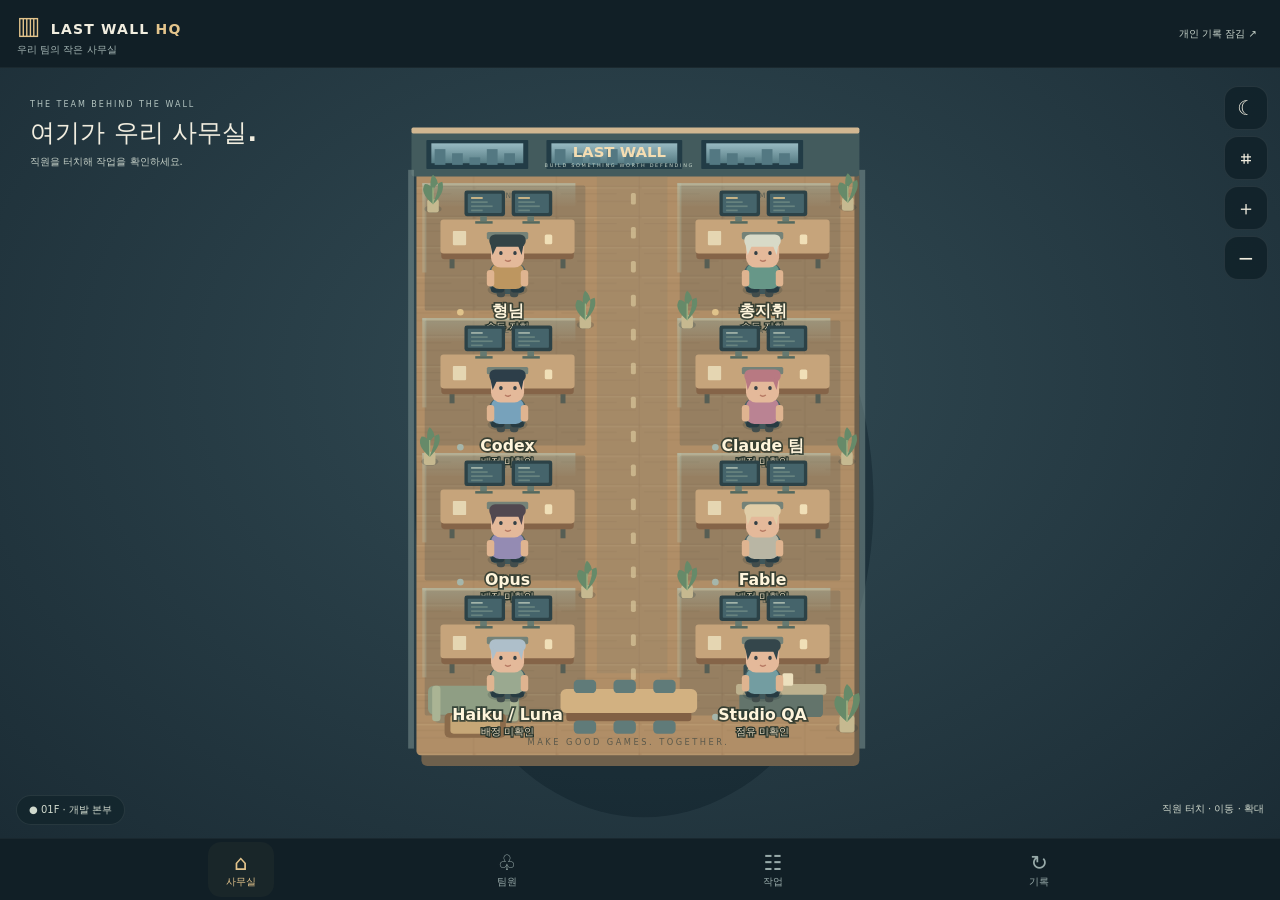
==== hq/index.html @ a0f55654 "Add mobile office viewer under /hq with encrypted private snapshot" ====
<!doctype html>
<html lang="ko">
<head>
<meta charset="utf-8"><meta name="viewport" content="width=device-width,initial-scale=1,viewport-fit=cover"><meta name="theme-color" content="#17252c"><meta name="robots" content="noindex,nofollow"><meta name="referrer" content="no-referrer"><meta http-equiv="Content-Security-Policy" content="default-src 'none'; script-src 'unsafe-inline'; style-src 'unsafe-inline'; connect-src 'self'; img-src data:; base-uri 'none'; form-action 'none'">
<title>Last Wall HQ · 우리 사무실</title>
<style>
:root{color-scheme:dark;--bg:#17252c;--text:#f1eddf;--muted:#a4b5b3;--gold:#e3c48c}*{box-sizing:border-box}html,body{margin:0;height:100%;background:var(--bg);color:var(--text);font-family:system-ui,-apple-system,"Apple SD Gothic Neo","Malgun Gothic",sans-serif}body{overflow:hidden}button,a{font:inherit;-webkit-tap-highlight-color:transparent}button{color:inherit;cursor:pointer}button:focus-visible,a:focus-visible,[tabindex]:focus-visible{outline:3px solid #f1dca6;outline-offset:3px}[hidden]{display:none!important}.app{height:100vh;height:100dvh;display:grid;grid-template-rows:68px minmax(0,1fr) 62px;max-width:1500px;margin:auto}header{padding:8px 17px;display:flex;align-items:center;justify-content:space-between;background:#111f26;border-bottom:1px solid #ffffff0b;gap:12px}header b{font-size:14px;letter-spacing:1.2px}header small{display:block;font-size:10px;color:var(--muted);margin-top:3px}.logo{color:var(--gold);margin-right:9px;font-size:25px}#sourceButton{border:0;background:none;text-align:right;font-size:10px;color:#c8d4cb;max-width:180px;min-height:44px}.scene{position:relative;overflow:hidden;touch-action:none;background:radial-gradient(ellipse at 50% 40%,#324b54,#1b2c35);isolation:isolate}.scene-heading{position:absolute;top:16px;left:18px;z-index:2;pointer-events:none}.scene-heading small{font-size:8px;letter-spacing:2px;color:#b2c3bf}.scene-heading h1{font-size:18px;margin:5px 0;font-weight:550}.scene-heading p{font-size:10px;color:#c6d1c8;margin:6px 0}#office{width:100%;height:100%;display:block;touch-action:none;user-select:none}#camera{transform-origin:300px 440px}.seat{cursor:pointer;outline:none}.seat .halo{fill:none;stroke:transparent;stroke-width:4}.seat:hover .halo,.seat:focus .halo,.seat.selected .halo{stroke:#ffe1a0}.person{animation:breathe 4s ease-in-out infinite;transform-box:fill-box;transform-origin:bottom}.seat:nth-child(2n) .person{animation-delay:-1.7s}.name{font-size:19px;font-weight:650;fill:#fff5dc;text-anchor:middle;paint-order:stroke;stroke:#24322ad0;stroke-width:4}.subname{font-size:12px;fill:#eadbc0;text-anchor:middle;paint-order:stroke;stroke:#24322a;stroke-width:3}.controls{position:absolute;right:12px;top:18px;display:flex;flex-direction:column;gap:6px}.controls button{width:44px;height:44px;border-radius:14px;border:1px solid #ffffff16;background:#11232ae8;font-size:20px}.floor-caption{position:absolute;bottom:13px;left:16px;right:16px;display:flex;justify-content:space-between;font-size:10px;color:#d0d9cd;pointer-events:none}.floor-caption span:first-child{border:1px solid #ffffff15;background:#12252bc0;padding:7px 12px;border-radius:20px}.floor-caption span:last-child{padding:7px 0}nav{display:flex;justify-content:space-evenly;align-items:stretch;background:#111f26;padding:3px 8px max(3px,env(safe-area-inset-bottom));border-top:1px solid #ffffff0a}nav button{min-height:50px;min-width:66px;background:none;border:0;border-radius:13px;color:#98aaa9;font-size:10px}nav button i{display:block;font-style:normal;font-size:21px;line-height:24px}nav button.active{color:var(--gold);background:#d4b27b0b}.scrim{position:fixed;inset:0;background:#06101980;backdrop-filter:blur(2px);z-index:9}.sheet{position:fixed;bottom:0;left:0;right:0;max-height:78vh;max-height:78dvh;background:#14252bf9;border:1px solid #60736d6b;border-bottom:0;border-radius:26px 26px 0 0;z-index:10;box-shadow:0 -12px 60px #0006;padding-bottom:env(safe-area-inset-bottom)}.handle{width:32px;height:4px;margin:10px auto;border-radius:9px;background:#62716a}#close{position:absolute;right:13px;top:17px;border:0;background:#ffffff0a;border-radius:14px;width:44px;height:44px;font-size:23px}#detail{max-height:calc(78dvh - 30px);overflow:auto;overscroll-behavior:contain;padding:8px 23px 28px}.eyebrow{font-size:9px;letter-spacing:2px;color:var(--gold)}h2{font-size:25px;margin:8px 48px 3px 0}.muted{font-size:12px;line-height:1.75;color:var(--muted)}.status{font-size:11px;padding:6px 10px;border:1px solid #aebacc30;display:inline-block;border-radius:30px;margin:9px 0}.current{padding:13px 0;border-top:1px solid #ffffff14;border-bottom:1px solid #ffffff14;margin:9px 0}.current b{display:block;font-size:16px;line-height:1.6;margin-top:5px}.timer{font-size:34px;letter-spacing:1px;font-variant-numeric:tabular-nums;margin-top:9px;color:#efdcbb}dl{display:grid;grid-template-columns:98px 1fr;gap:11px 8px;font-size:12px;line-height:1.5}dt{color:var(--muted)}dd{margin:0;overflow-wrap:anywhere}.row{display:block;text-decoration:none;text-align:left;color:#eceddd;border:1px solid #ffffff17;background:#ffffff04;padding:13px;border-radius:12px;margin:8px 0;width:100%;min-height:44px;font-size:13px}.row small{display:block;color:var(--muted);font-size:10px;margin-top:5px}.row:hover{border-color:#c6b07b}h3{font-size:13px;margin-top:24px}.notice{border-left:2px solid #cbb785;padding:0 0 0 12px;color:#c3ccc0;font-size:11px;line-height:1.8}.toast{position:fixed;z-index:20;bottom:78px;left:50%;transform:translateX(-50%);max-width:90vw;width:max-content;background:#07161deb;border:1px solid #74846a;border-radius:12px;padding:12px 16px;font-size:12px;box-shadow:0 6px 30px #0006}.night .scene{filter:brightness(.8)}@keyframes breathe{50%{transform:translateY(-2px)}}@media(prefers-reduced-motion:reduce){.person{animation:none}}@media(min-width:850px){.sheet{left:auto;right:22px;top:90px;bottom:90px;width:390px;border-bottom:1px solid #60736d6b;border-radius:24px;max-height:none}#detail{max-height:calc(100dvh - 225px)}.scene-heading{left:30px;top:24px}.scene-heading h1{font-size:25px}}
</style>
</head><body>
<div class="app"><header><div><b><span class="logo">▥</span>LAST WALL <span style="color:var(--gold)">HQ</span></b><small>우리 팀의 작은 사무실</small></div><button id="sourceButton" aria-label="작업 기록 연결 상세">개인 기록 확인 중 ↗</button></header>
<main class="scene" id="scene"><div class="scene-heading"><small>THE TEAM BEHIND THE WALL</small><h1>여기가 우리 사무실.</h1><p id="overview">직원을 터치해 작업을 확인하세요.</p></div>
<svg id="office" viewBox="0 0 600 930" aria-label="책상과 직원으로 보는 Last Wall 오피스"><defs><pattern id="wood" width="100" height="36" patternUnits="userSpaceOnUse"><rect width="100" height="36" fill="#b08e67"/><path d="M0 35H100M99 0V36M5 8H72M24 17H95" stroke="#816441" stroke-opacity=".22"/><path d="M2 1H98" stroke="#d7bb92" stroke-opacity=".35"/></pattern><linearGradient id="glass" x2="0" y2="1"><stop stop-color="#b1d8d0" stop-opacity=".23"/><stop offset="1" stop-color="#b1d8d0" stop-opacity=".02"/></linearGradient><linearGradient id="window" x2="0" y2="1"><stop stop-color="#98bac2"/><stop offset="1" stop-color="#567c84"/></linearGradient><filter id="shadow" x="-50%" y="-50%" width="200%" height="200%"><feDropShadow dx="0" dy="8" stdDeviation="7" flood-color="#091c24" flood-opacity=".3"/></filter></defs><g id="camera"><g id="environment"></g><g id="people"></g></g></svg>
<div class="controls"><button id="light" aria-label="오피스 조명 전환">☾</button><button id="fit" aria-label="사무실 전체 보기">⌗</button><button id="plus" aria-label="확대">＋</button><button id="minus" aria-label="축소">−</button></div><div class="floor-caption"><span>● 01F · 개발 본부</span><span>직원 터치 · 이동 · 확대</span></div></main>
<nav><button class="active" data-nav="home"><i>⌂</i>사무실</button><button data-nav="team"><i>♧</i>팀원</button><button data-nav="tasks"><i>☷</i>작업</button><button data-nav="connection"><i>↻</i>기록</button></nav></div>
<div class="scrim" id="scrim" hidden></div><section class="sheet" id="sheet" role="dialog" aria-modal="true" aria-label="작업 상세" hidden><div class="handle"></div><button id="close" aria-label="상세 닫기">×</button><div id="detail"></div></section><div class="toast" id="toast" role="status" hidden></div>
<script>
'use strict';
const $=s=>document.getElementById(s),esc=v=>String(v??'').replace(/[&<>"']/g,c=>({'&':'&amp;','<':'&lt;','>':'&gt;','"':'&quot;',"'":'&#39;'}[c]));
const defs=[{id:'owner',name:'형님',role:'오너 · 최종 방향과 게시 승인',room:'OWNER',x:140,y:195,color:'#bd9660',hair:'#334346'},{id:'chief',name:'총지휘',role:'작업 배분 · 코드 검토 · 통합 판단',room:'COMMAND',x:448,y:195,color:'#679788',hair:'#d8dac8'},{id:'codex',name:'Codex',role:'구현 · 테스트 · Studio 검증',room:'ENGINEERING',x:140,y:358,color:'#77a2bb',hair:'#2d3e49'},{id:'claude',name:'Claude 팀',role:'Sonnet · Opus · Haiku / 실제 모델은 기록으로 확인',room:'CREATIVE',x:448,y:358,color:'#ba8393',hair:'#b87982'},{id:'opus',name:'Opus',role:'고난도 시스템 · 서버 권한',room:'SYSTEMS',x:140,y:521,color:'#948bb3',hair:'#514850'},{id:'fable',name:'Fable',role:'독립 감사 · 어려운 검토',room:'AUDIT',x:448,y:521,color:'#b9b6a4',hair:'#e0cda7'},{id:'lightweight',name:'Haiku / Luna',role:'가벼운 구현 · 반복 작업 · 테스트 보강',room:'SUPPORT',x:140,y:684,color:'#9aa990',hair:'#aebfca'},{id:'studio',name:'Studio QA',role:'데스크톱 · 모바일 실제 검증',room:'QA LAB',x:448,y:684,color:'#739da1',hair:'#34464b'}];
let data={readOnly:true,mode:'locked',observedAt:null,issues:[],runners:[],studio:{owner:null}},selected=null,taskId=null,mode=null,priorFocus=null,keyText=new URLSearchParams(location.hash.slice(1)).get('k')||'',error='',loading=false,zoom=1,pan={x:0,y:0};
const colors={review:'#c4afea',claimed:'#a5bdf1',queued:'#e4c589',blocked:'#ee9d88',done:'#92cdb6',unknown:'#a5b6ab',manual:'#e0c38b'};
const statusText={review:'검토 대기',claimed:'클레임 · 실행 미확인',queued:'대기열',blocked:'차단됨',done:'종료 기록',unknown:'배정 미확인',manual:'수동 지휘'};
function stateOf(t){const ls=t?.labels||[];if(t?.state==='closed'||ls.includes('done'))return 'done';if(ls.includes('blocked'))return 'blocked';if(ls.some(l=>l.endsWith('-running')))return 'claimed';if(ls.some(l=>l.endsWith('-review')))return 'review';if(ls.some(l=>l.endsWith('-ready')))return 'queued';return 'unknown';}
function laneOf(t){const m=(t?.model||'').toLowerCase();if(m.includes('fable'))return 'fable';if(m.includes('opus'))return 'opus';if(m.includes('haiku')||m.includes('luna'))return 'lightweight';return t?.lane==='codex'?'codex':t?.lane==='claude'?'claude':null;}
function tasksOf(id){return data.issues.filter(t=>laneOf(t)===id);}
function stateOfSeat(id){if(['owner','chief'].includes(id))return 'manual';const ts=tasksOf(id);return ts.length?stateOf(ts[0]):'unknown';}
const date=v=>v&&Number.isFinite(Date.parse(v))?new Date(v).toLocaleString('ko-KR',{month:'short',day:'numeric',hour:'2-digit',minute:'2-digit'}):'기록 없음';
function duration(t){const a=Date.parse(t?.claimedAt),b=Date.parse(t?.claimEndedAt||data.observedAt);if(!Number.isFinite(a)||!Number.isFinite(b)||b<a)return null;return b-a;}
function elapsed(ms){if(ms===null||!Number.isFinite(ms))return '측정 안 됨';const s=Math.floor(ms/1000);return [Math.floor(s/3600),Math.floor(s/60)%60,s%60].map(n=>String(n).padStart(2,'0')).join(':');}
function rect(x,y,w,h,c,r=0){return `<rect x="${x}" y="${y}" width="${w}" height="${h}" rx="${r}" fill="${c}"/>`;}
function plant(x,y,s=1){return `<g transform="translate(${x} ${y}) scale(${s})"><ellipse cx="0" cy="9" rx="15" ry="7" fill="#16313a30"/>${rect(-10,-8,20,23,'#c6b990',4)}<path d="M0 1Q-24-19-14-34Q4-34 0 1M0 1Q22-20 16-38Q-5-33 0 1M0-1Q-9-41 0-50Q17-36 0-1" fill="#668a69"/><path d="M0 1V-28" stroke="#a0b383" stroke-width="2"/></g>`;}
function person(x,y,color,hair){return `<g transform="translate(${x} ${y})"><g class="person"><ellipse cx="0" cy="24" rx="24" ry="8" fill="#23313130"/>${rect(-13,14,10,19,'#424d4c',4)+rect(3,14,10,19,'#424d4c',4)+rect(-20,20,16,7,'#273b42',3)+rect(4,20,16,7,'#273b42',3)+rect(-20,-8,40,31,color,10)+rect(-25,0,9,20,'#dfb490',4)+rect(16,0,9,20,'#dfb490',4)+rect(-20,-41,40,38,'#e4b99a',12)+rect(-22,-43,44,15,hair,7)}<path d="M-21-33L-18-18-12-31M20-34L17-18 12-31" fill="${hair}"/>${rect(-10,-23,4,5,'#344046',2)+rect(7,-23,4,5,'#344046',2)}<path d="M-3-12Q0-9 4-12" fill="none" stroke="#b67963" stroke-width="1.7"/></g></g>`;}
function environment(){let s='<ellipse cx="305" cy="525" rx="277" ry="380" fill="#06151e50"/>'+rect(36,118,529,725,'#6e604c',7)+rect(30,106,529,724,'url(#wood)',5);
// Rear wall, windows, skyline, and the shared centre aisle.
s+=rect(24,76,541,55,'#435b5d',3)+rect(24,72,541,7,'#d1b791',2);
for(let x of [42,187,374]){s+=rect(x,87,x===187?164:123,35,'#223c46',1)+rect(x+6,91,x===187?152:111,24,'url(#window)');for(let j=0;j<5;j++)s+=rect(x+10+j*21,98+(j%3)*5,13,19-(j%3)*5,'#537882');}
s+='<text x="275" y="107" fill="#f4ddb2" font-size="18" font-weight="700" text-anchor="middle">LAST WALL</text><text x="275" y="120" fill="#c6d5ca" font-size="6" letter-spacing="2" text-anchor="middle">BUILD SOMETHING WORTH DEFENDING</text>';
s+=rect(248,131,85,600,'#827e6840');for(let y=151;y<727;y+=41)s+=rect(289,y,6,14,'#eee0b27d',2);
// Individual workspace rugs and low glass dividers, never UI cards.
for(let r of defs){let left=r.x-100;s+=rect(left,r.y-53,194,151,'#30474b35',2);s+='<text x="'+r.x+'" y="'+(r.y-38)+'" font-size="9" letter-spacing="2" text-anchor="middle" fill="#504f44">'+r.room+'</text>';s+=rect(left-3,r.y-56,5,108,'#b7c5b147')+rect(left-3,r.y-56,185,3,'#b7c5b1a0')+rect(left-3,r.y-53,185,25,'url(#glass)');}
s+=rect(20,123,7,699,'#82989580')+rect(565,123,7,699,'#82989580');
for(let [x,y] of [[50,164],[551,162],[234,304],[357,304],[46,469],[550,469],[236,630],[357,630]])s+=plant(x,y,.7);
// Lounge, meeting table, coffee corner, shelves, and plants.
s+=rect(49,766,108,25,'#647c7560',9)+rect(44,746,110,35,'#8f9e84',7)+rect(49,746,10,43,'#aab494',4)+rect(143,746,10,43,'#aab494',4)+rect(64,779,74,30,'#8b6b4b',6)+rect(71,781,60,23,'#c6a777',4);
s+=rect(211,773,151,16,'#826044',4)+rect(204,750,165,29,'#d2b181',7);for(let x of [220,268,316])s+=rect(x,739,27,16,'#607b79',5)+rect(x,788,27,16,'#607b79',5);
s+=rect(420,754,101,30,'#63746b',5)+rect(416,744,109,13,'#bdb18e',3)+rect(425,720,25,27,'#384d50',3)+rect(430,724,14,11,'#9eaa90',2)+rect(472,731,13,15,'#ece0be',2)+plant(550,789,.9);
s+='<text x="286" y="818" font-size="10" fill="#5b594b" text-anchor="middle" letter-spacing="3">MAKE GOOD GAMES. TOGETHER.</text>';$('environment').innerHTML=s;}
function drawSeats(){const focused=document.activeElement?.dataset?.seat;$('people').innerHTML=defs.map(r=>{const st=stateOfSeat(r.id),col=colors[st],task=tasksOf(r.id)[0];let s=rect(r.x-70,r.y+27,6,20,'#565e54')+rect(r.x+64,r.y+27,6,20,'#565e54')+rect(r.x-80,r.y-4,160,40,'#856448',4)+rect(r.x-81,r.y-12,162,41,'#c6a47b',4);for(let dx of [-52,5]){s+=rect(r.x+dx,r.y-47,49,31,'#2c4247',3)+rect(r.x+dx+4,r.y-43,41,23,'#45646b',1)+rect(r.x+dx+19,r.y-16,8,6,'#657970')+rect(r.x+dx+13,r.y-10,21,3,'#53695f');for(let j=0;j<4;j++)s+=rect(r.x+dx+8,r.y-39+j*5,14+(j%3)*6,2,j===0?col:'#91aa9870');}s+=rect(r.x-25,r.y+3,50,9,'#748278',2)+rect(r.x+45,r.y+6,9,12,'#f0dfb7',2)+rect(r.x-66,r.y+2,16,17,'#e5d6b2',1)+rect(r.x-22,r.y+41,44,37,'#476064',11);s+=person(r.x,r.y+49,r.color,r.hair);s+='<ellipse class="halo" cx="'+r.x+'" cy="'+(r.y+73)+'" rx="34" ry="14"/><circle cx="'+(r.x-57)+'" cy="'+(r.y+100)+'" r="4" fill="'+col+'"/><text class="name" x="'+r.x+'" y="'+(r.y+104)+'">'+r.name+'</text><text class="subname" x="'+r.x+'" y="'+(r.y+121)+'">'+(task?'#'+task.number+' · '+statusText[st]:r.id==='studio'?'점유 미확인':statusText[st])+'</text>';return '<g class="seat'+(selected===r.id?' selected':'')+'" tabindex="0" role="button" data-seat="'+r.id+'" aria-label="'+r.name+' 작업 상세"><rect x="'+(r.x-87)+'" y="'+(r.y-53)+'" width="174" height="180" fill="transparent"/>'+s+'</g>';}).join('');for(let el of document.querySelectorAll('.seat')){el.onclick=()=>showPerson(el.dataset.seat);el.onkeydown=e=>{if(e.key==='Enter'||e.key===' '){e.preventDefault();showPerson(el.dataset.seat);}};}if(focused&&!mode)document.querySelector('[data-seat="'+focused+'"]')?.focus({preventScroll:true});}
function refreshHeading(){const loaded=data.mode!=='locked';$('sourceButton').textContent=loaded?'개인 기록 · '+date(data.observedAt)+' ↗':'개인 기록 잠김 ↗';$('overview').textContent=loaded?'검토 대기 '+data.issues.filter(t=>stateOf(t)==='review').length+'건 · 저장된 GitHub 기록':'직원을 터치해 작업을 확인하세요.';}
function openSheet(m){if(!mode)priorFocus=document.activeElement;mode=m;$('sheet').hidden=false;$('scrim').hidden=false;$('detail').scrollTop=0;$('close').focus({preventScroll:true});}
function closeSheet(){mode=null;$('sheet').hidden=true;$('scrim').hidden=true;priorFocus?.focus?.({preventScroll:true});}
function showPerson(id,n=null){selected=id;taskId=n;renderPerson();drawSeats();openSheet('person');}
function renderPerson(){const r=defs.find(r=>r.id===selected),ts=tasksOf(selected),t=ts.find(t=>t.number===taskId)||ts[0],st=t?stateOf(t):stateOfSeat(selected);$('sheet').setAttribute('aria-label',r.name+' 작업 상세');$('detail').innerHTML='<div class="eyebrow">MEET THE TEAM</div><h2>'+esc(r.name)+'</h2><p class="muted">'+esc(r.role)+'</p><span class="status" style="color:'+colors[st]+'">'+esc(statusText[st])+'</span><div class="current"><small class="eyebrow">CURRENT ASSIGNMENT</small><b>'+esc(t?'#'+t.number+' '+t.title:['owner','chief'].includes(r.id)?'기획 · 판단 · 최종 확인':'확인된 작업 기록이 없습니다.')+'</b></div><small class="muted">GitHub 클레임 구간</small><div class="timer">'+elapsed(duration(t))+'</div><p class="notice">클레임부터 해제·검토까지의 기록입니다. 실제 코딩 시간은 아닙니다. 실행시간과 heartbeat는 로컬 신호가 없어 측정하지 않았습니다.</p><dl><dt>클레임 시작</dt><dd>'+date(t?.claimedAt)+'</dd><dt>해제 / 검토</dt><dd>'+date(t?.claimEndedAt)+'</dd><dt>실제 실행 모델</dt><dd>'+esc(t?.model||'기록 없음')+'</dd><dt>브랜치</dt><dd>'+esc(t?.branch||'기록 없음')+'</dd><dt>마지막 관측</dt><dd>'+date(data.observedAt)+'</dd><dt>Studio 담당자</dt><dd>실제 점유 미확인</dd></dl>'+(t?.summary?'<h3>기록된 결과</h3><p class="muted">'+esc(t.summary)+'</p>':'')+(ts.length>1?'<h3>이 팀의 다른 작업</h3>'+ts.map(x=>'<button class="row" data-task="'+x.number+'">#'+x.number+' '+esc(x.title)+'</button>').join(''):'')+(t?'<a class="row" target="_blank" rel="noopener noreferrer" href="https://github.com/macchiatopsk-create/LastWall/issues/'+Number(t.number)+'">GitHub 이슈 #'+Number(t.number)+' ↗</a>':'')+(t?.pr?'<a class="row" target="_blank" rel="noopener noreferrer" href="https://github.com/macchiatopsk-create/LastWall/pull/'+Number(t.pr)+'">Draft PR #'+Number(t.pr)+' ↗</a>':'')+'<p class="muted">아바타의 움직임은 사무실 연출입니다. 작업 실행이나 완료를 뜻하지 않습니다.</p>';bindTasks();}
function bindTasks(){document.querySelectorAll('[data-task]').forEach(b=>b.onclick=()=>{const t=data.issues.find(t=>t.number===Number(b.dataset.task)),id=laneOf(t);if(id)showPerson(id,t.number);});}
function showTasks(){selected=null;$('detail').innerHTML='<div class="eyebrow">THE WORK</div><h2>우리 팀의 작업</h2><p class="muted">'+date(data.observedAt)+' 관측 · 현재 기록은 실시간이 아닌 저장본입니다.</p>'+data.issues.map(t=>'<button class="row" data-task="'+t.number+'">#'+t.number+' '+esc(t.title)+'<small>'+statusText[stateOf(t)]+' · 클레임 구간 '+elapsed(duration(t))+'</small></button>').join('')+(!data.issues.length?'<p class="notice">전달받은 개인 링크로 열면 보호된 작업 기록이 나타납니다.</p>':'');bindTasks();openSheet('tasks');}
function showTeam(){$('detail').innerHTML='<div class="eyebrow">OUR PEOPLE</div><h2>우리 팀</h2>'+defs.map(r=>'<button class="row" data-person="'+r.id+'">'+r.name+'<small>'+esc(r.role)+'</small></button>').join('');document.querySelectorAll('[data-person]').forEach(b=>b.onclick=()=>showPerson(b.dataset.person));openSheet('team');}
function showConnection(){$('detail').innerHTML='<div class="eyebrow">PRIVATE OFFICE</div><h2>나의 기록</h2><p class="muted">설치 없이 이 주소를 북마크해서 사용하세요.</p><dl><dt>데이터</dt><dd>'+(data.mode==='locked'?'개인 기록 잠김':'암호화된 GitHub 저장본')+'</dd><dt>관측 시각</dt><dd>'+date(data.observedAt)+'</dd><dt>실시간 갱신</dt><dd>자동 수집 미연결</dd><dt>실행시간 / 심박</dt><dd>로컬 신호 미수집</dd></dl><p class="notice">현재는 확인한 GitHub 상태를 저장해 보여줍니다. 새로고침은 최신 게시본을 읽으며, 계속 작업 중이라고 추정하지 않습니다.</p>'+(error?'<p class="muted">'+esc(error)+'</p>':'')+'<button class="row" id="reload">게시된 기록 새로고침 ↻</button><p class="muted">개인 링크의 키로 브라우저에서 작업 내용을 복호화합니다. 링크를 받은 사람도 볼 수 있으므로 공유하지 마세요. GitHub 로그인으로 소유자를 확인하는 방식은 아닙니다.</p><p class="muted">조회 전용 · 게임 게시 없음 · 작업 중단 없음 · 토큰 입력 없음</p>';$('reload').onclick=()=>load(true);openSheet('connection');}
function toast(s){$('toast').textContent=s;$('toast').hidden=false;clearTimeout(toast.timer);toast.timer=setTimeout(()=>$('toast').hidden=true,3800);}
function decode64(s){const v=s.replace(/-/g,'+').replace(/_/g,'/');return Uint8Array.from(atob(v.padEnd(Math.ceil(v.length/4)*4,'=')),c=>c.charCodeAt(0));}
async function decryptRecord(record,key){if(record?.version!==1||record.algorithm!=='AES-256-GCM')throw Error('지원하지 않는 기록입니다.');const raw=decode64(key);if(raw.length!==32)throw Error('개인 링크의 키를 확인해주세요.');const ck=await crypto.subtle.importKey('raw',raw,{name:'AES-GCM'},false,['decrypt']);const clear=await crypto.subtle.decrypt({name:'AES-GCM',iv:decode64(record.iv)},ck,decode64(record.data));const v=JSON.parse(new TextDecoder().decode(clear));if(v?.readOnly!==true||!Array.isArray(v.issues)||v.issues.length>1000)throw Error('올바르지 않은 기록입니다.');return v;}
async function load(manual=false){if(loading)return;loading=true;const controller=new AbortController(),timer=setTimeout(()=>controller.abort(),10000);try{if(!keyText)throw Error('개인 링크로 열면 작업 기록이 표시됩니다.');const r=await fetch('./status.enc.json',{credentials:'omit',cache:'no-store',referrerPolicy:'no-referrer',signal:controller.signal});if(!r.ok)throw Error('기록을 가져오지 못했습니다.');data=await decryptRecord(await r.json(),keyText);error='';drawSeats();refreshHeading();if(manual)toast('게시된 개인 기록을 읽었습니다.');}catch(e){error=e.name==='AbortError'?'연결 시간이 초과되었습니다.':e.message||'개인 기록을 열지 못했습니다.';if(manual)toast(error);}finally{loading=false;clearTimeout(timer);if(mode==='connection')showConnection();if(mode==='person')renderPerson();}}
function transform(){$('camera').setAttribute('transform',`translate(${pan.x} ${pan.y}) translate(300 440) scale(${zoom}) translate(-300 -440)`);}
function changeZoom(f){zoom=Math.max(.8,Math.min(2.8,zoom*f));transform();}
function fit(){zoom=1;pan={x:0,y:0};transform();}
$('plus').onclick=()=>changeZoom(1.2);$('minus').onclick=()=>changeZoom(1/1.2);$('fit').onclick=fit;$('light').onclick=()=>{document.body.classList.toggle('night');$('light').textContent=document.body.classList.contains('night')?'☀':'☾';};
const pointers=new Map();let gesture=null,moved=false;
$('office').addEventListener('pointerdown',e=>{pointers.set(e.pointerId,{x:e.clientX,y:e.clientY});const p=[...pointers.values()];gesture={x:e.clientX,y:e.clientY,pan:{...pan},zoom,distance:p.length===2?Math.hypot(p[0].x-p[1].x,p[0].y-p[1].y):0};moved=false;});
$('office').addEventListener('pointermove',e=>{if(!pointers.has(e.pointerId)||!gesture)return;pointers.set(e.pointerId,{x:e.clientX,y:e.clientY});const ps=[...pointers.values()];if(ps.length===2&&gesture.distance){zoom=Math.max(.8,Math.min(2.8,gesture.zoom*Math.hypot(ps[0].x-ps[1].x,ps[0].y-ps[1].y)/gesture.distance));moved=true;}else{const dx=e.clientX-gesture.x,dy=e.clientY-gesture.y;if(Math.abs(dx)+Math.abs(dy)>8)moved=true;const rect=$('office').getBoundingClientRect(),scale=Math.min(rect.width/600,rect.height/930);pan={x:Math.max(-450,Math.min(450,gesture.pan.x+dx/scale)),y:Math.max(-700,Math.min(700,gesture.pan.y+dy/scale))};}transform();});
for(let type of ['pointerup','pointercancel','pointerleave'])$('office').addEventListener(type,e=>{pointers.delete(e.pointerId);if(!pointers.size)gesture=null;});
$('office').addEventListener('click',e=>{if(moved){e.stopPropagation();moved=false;}},true);
$('close').onclick=closeSheet;$('scrim').onclick=closeSheet;$('sourceButton').onclick=showConnection;
for(let b of document.querySelectorAll('[data-nav]'))b.onclick=()=>{document.querySelectorAll('[data-nav]').forEach(x=>x.classList.toggle('active',x===b));if(b.dataset.nav==='home'){closeSheet();fit();}else if(b.dataset.nav==='team')showTeam();else if(b.dataset.nav==='tasks')showTasks();else showConnection();};
window.addEventListener('keydown',e=>{if(e.key==='Escape')closeSheet();if(e.key==='Tab'&&mode){const es=[...$('sheet').querySelectorAll('button,a')],a=es[0],z=es.at(-1);if(e.shiftKey&&document.activeElement===a){e.preventDefault();z.focus();}else if(!e.shiftKey&&document.activeElement===z){e.preventDefault();a.focus();}}});
window.addEventListener('hashchange',()=>{keyText=new URLSearchParams(location.hash.slice(1)).get('k')||'';data={readOnly:true,mode:'locked',observedAt:null,issues:[],runners:[],studio:{owner:null}};closeSheet();drawSeats();refreshHeading();load();});
environment();drawSeats();refreshHeading();load();setInterval(()=>{if(!document.hidden)load();},60000);
window.HQOffice={version:'3.1-pages',stateOf,elapsed,duration,decryptRecord,getView:()=>({zoom,selected,mode,locked:data.mode==='locked',seats:defs.length})};
</script></body></html>
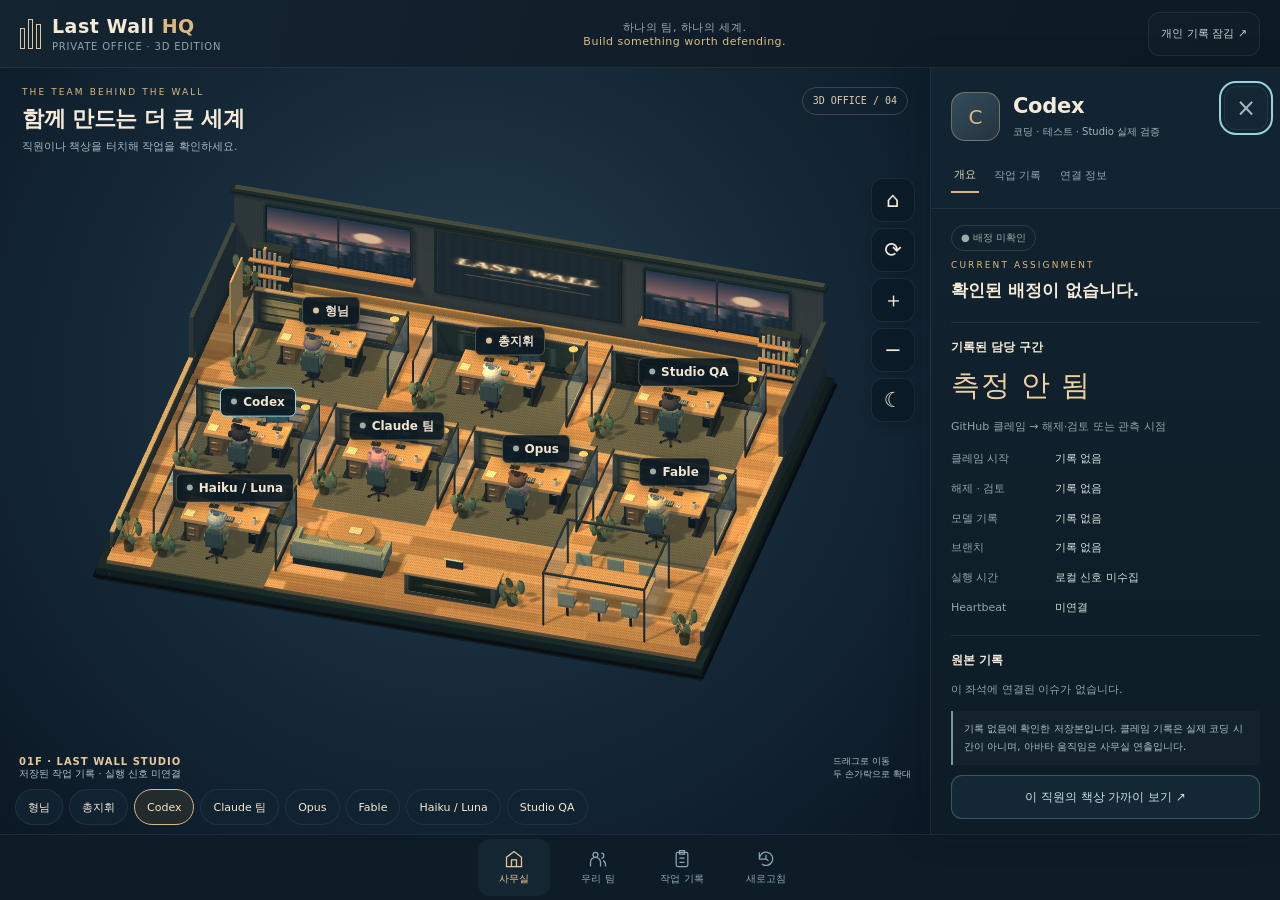
==== commit 95bb1f91: "Replace flat HQ plan with interactive authored WebGL 3D office" ====
--- a/hq/index.html
+++ b/hq/index.html
@@ -1,77 +1,185 @@
 <!doctype html>
 <html lang="ko">
 <head>
-<meta charset="utf-8"><meta name="viewport" content="width=device-width,initial-scale=1,viewport-fit=cover"><meta name="theme-color" content="#17252c"><meta name="robots" content="noindex,nofollow"><meta name="referrer" content="no-referrer"><meta http-equiv="Content-Security-Policy" content="default-src 'none'; script-src 'unsafe-inline'; style-src 'unsafe-inline'; connect-src 'self'; img-src data:; base-uri 'none'; form-action 'none'">
-<title>Last Wall HQ · 우리 사무실</title>
+<meta charset="utf-8"><meta name="viewport" content="width=device-width,initial-scale=1,viewport-fit=cover"><meta name="theme-color" content="#0d1721"><meta name="robots" content="noindex,nofollow"><meta name="referrer" content="no-referrer"><meta http-equiv="Content-Security-Policy" content="default-src 'none'; script-src 'unsafe-inline'; style-src 'unsafe-inline'; connect-src 'self'; img-src data:; base-uri 'none'; form-action 'none'">
+<title>Last Wall HQ · 3D 오피스</title>
 <style>
-:root{color-scheme:dark;--bg:#17252c;--text:#f1eddf;--muted:#a4b5b3;--gold:#e3c48c}*{box-sizing:border-box}html,body{margin:0;height:100%;background:var(--bg);color:var(--text);font-family:system-ui,-apple-system,"Apple SD Gothic Neo","Malgun Gothic",sans-serif}body{overflow:hidden}button,a{font:inherit;-webkit-tap-highlight-color:transparent}button{color:inherit;cursor:pointer}button:focus-visible,a:focus-visible,[tabindex]:focus-visible{outline:3px solid #f1dca6;outline-offset:3px}[hidden]{display:none!important}.app{height:100vh;height:100dvh;display:grid;grid-template-rows:68px minmax(0,1fr) 62px;max-width:1500px;margin:auto}header{padding:8px 17px;display:flex;align-items:center;justify-content:space-between;background:#111f26;border-bottom:1px solid #ffffff0b;gap:12px}header b{font-size:14px;letter-spacing:1.2px}header small{display:block;font-size:10px;color:var(--muted);margin-top:3px}.logo{color:var(--gold);margin-right:9px;font-size:25px}#sourceButton{border:0;background:none;text-align:right;font-size:10px;color:#c8d4cb;max-width:180px;min-height:44px}.scene{position:relative;overflow:hidden;touch-action:none;background:radial-gradient(ellipse at 50% 40%,#324b54,#1b2c35);isolation:isolate}.scene-heading{position:absolute;top:16px;left:18px;z-index:2;pointer-events:none}.scene-heading small{font-size:8px;letter-spacing:2px;color:#b2c3bf}.scene-heading h1{font-size:18px;margin:5px 0;font-weight:550}.scene-heading p{font-size:10px;color:#c6d1c8;margin:6px 0}#office{width:100%;height:100%;display:block;touch-action:none;user-select:none}#camera{transform-origin:300px 440px}.seat{cursor:pointer;outline:none}.seat .halo{fill:none;stroke:transparent;stroke-width:4}.seat:hover .halo,.seat:focus .halo,.seat.selected .halo{stroke:#ffe1a0}.person{animation:breathe 4s ease-in-out infinite;transform-box:fill-box;transform-origin:bottom}.seat:nth-child(2n) .person{animation-delay:-1.7s}.name{font-size:19px;font-weight:650;fill:#fff5dc;text-anchor:middle;paint-order:stroke;stroke:#24322ad0;stroke-width:4}.subname{font-size:12px;fill:#eadbc0;text-anchor:middle;paint-order:stroke;stroke:#24322a;stroke-width:3}.controls{position:absolute;right:12px;top:18px;display:flex;flex-direction:column;gap:6px}.controls button{width:44px;height:44px;border-radius:14px;border:1px solid #ffffff16;background:#11232ae8;font-size:20px}.floor-caption{position:absolute;bottom:13px;left:16px;right:16px;display:flex;justify-content:space-between;font-size:10px;color:#d0d9cd;pointer-events:none}.floor-caption span:first-child{border:1px solid #ffffff15;background:#12252bc0;padding:7px 12px;border-radius:20px}.floor-caption span:last-child{padding:7px 0}nav{display:flex;justify-content:space-evenly;align-items:stretch;background:#111f26;padding:3px 8px max(3px,env(safe-area-inset-bottom));border-top:1px solid #ffffff0a}nav button{min-height:50px;min-width:66px;background:none;border:0;border-radius:13px;color:#98aaa9;font-size:10px}nav button i{display:block;font-style:normal;font-size:21px;line-height:24px}nav button.active{color:var(--gold);background:#d4b27b0b}.scrim{position:fixed;inset:0;background:#06101980;backdrop-filter:blur(2px);z-index:9}.sheet{position:fixed;bottom:0;left:0;right:0;max-height:78vh;max-height:78dvh;background:#14252bf9;border:1px solid #60736d6b;border-bottom:0;border-radius:26px 26px 0 0;z-index:10;box-shadow:0 -12px 60px #0006;padding-bottom:env(safe-area-inset-bottom)}.handle{width:32px;height:4px;margin:10px auto;border-radius:9px;background:#62716a}#close{position:absolute;right:13px;top:17px;border:0;background:#ffffff0a;border-radius:14px;width:44px;height:44px;font-size:23px}#detail{max-height:calc(78dvh - 30px);overflow:auto;overscroll-behavior:contain;padding:8px 23px 28px}.eyebrow{font-size:9px;letter-spacing:2px;color:var(--gold)}h2{font-size:25px;margin:8px 48px 3px 0}.muted{font-size:12px;line-height:1.75;color:var(--muted)}.status{font-size:11px;padding:6px 10px;border:1px solid #aebacc30;display:inline-block;border-radius:30px;margin:9px 0}.current{padding:13px 0;border-top:1px solid #ffffff14;border-bottom:1px solid #ffffff14;margin:9px 0}.current b{display:block;font-size:16px;line-height:1.6;margin-top:5px}.timer{font-size:34px;letter-spacing:1px;font-variant-numeric:tabular-nums;margin-top:9px;color:#efdcbb}dl{display:grid;grid-template-columns:98px 1fr;gap:11px 8px;font-size:12px;line-height:1.5}dt{color:var(--muted)}dd{margin:0;overflow-wrap:anywhere}.row{display:block;text-decoration:none;text-align:left;color:#eceddd;border:1px solid #ffffff17;background:#ffffff04;padding:13px;border-radius:12px;margin:8px 0;width:100%;min-height:44px;font-size:13px}.row small{display:block;color:var(--muted);font-size:10px;margin-top:5px}.row:hover{border-color:#c6b07b}h3{font-size:13px;margin-top:24px}.notice{border-left:2px solid #cbb785;padding:0 0 0 12px;color:#c3ccc0;font-size:11px;line-height:1.8}.toast{position:fixed;z-index:20;bottom:78px;left:50%;transform:translateX(-50%);max-width:90vw;width:max-content;background:#07161deb;border:1px solid #74846a;border-radius:12px;padding:12px 16px;font-size:12px;box-shadow:0 6px 30px #0006}.night .scene{filter:brightness(.8)}@keyframes breathe{50%{transform:translateY(-2px)}}@media(prefers-reduced-motion:reduce){.person{animation:none}}@media(min-width:850px){.sheet{left:auto;right:22px;top:90px;bottom:90px;width:390px;border-bottom:1px solid #60736d6b;border-radius:24px;max-height:none}#detail{max-height:calc(100dvh - 225px)}.scene-heading{left:30px;top:24px}.scene-heading h1{font-size:25px}}
+:root{color-scheme:dark;--bg:#0c1721;--panel:#101f2b;--ink:#f4ead7;--dim:#91a4ad;--gold:#dbb981;--line:#9fb4c11b;--cyan:#97d3da}*{box-sizing:border-box}html,body{margin:0;height:100%;background:var(--bg);color:var(--ink);font-family:system-ui,-apple-system,"Apple SD Gothic Neo","Malgun Gothic",sans-serif}body{overflow:hidden}button,a{font:inherit;-webkit-tap-highlight-color:transparent}button{cursor:pointer;color:inherit}button:focus-visible,a:focus-visible{outline:2px solid var(--cyan);outline-offset:3px}[hidden]{display:none!important}.app{height:100vh;height:100dvh;display:grid;grid-template-rows:68px minmax(0,1fr) 66px}header{border-bottom:1px solid var(--line);padding:10px 20px;display:flex;align-items:center;justify-content:space-between;background:linear-gradient(105deg,#142431,#0d1923);gap:8px;z-index:3}.brand{display:flex;gap:11px;align-items:center}.mark{color:var(--gold);display:flex;gap:3px;align-items:end;height:30px}.mark i{width:5px;height:21px;border:1px solid #e0c69c;display:block}.mark i:nth-child(2){height:30px}.mark i:nth-child(3){height:25px}.brand b{font-size:19px;letter-spacing:.5px}.brand b span{color:var(--gold)}.brand small{font-size:10px;color:var(--dim);display:block;margin-top:4px;letter-spacing:.8px}#record{background:#ffffff04;border:1px solid var(--line);border-radius:12px;min-height:44px;padding:8px 12px;font-size:11px;color:#c4d2d3;text-align:right}.head-note{font-size:11px;color:#9baeb3;text-align:center;letter-spacing:.5px}.head-note em{color:#debb85;font-style:normal}.main{min-width:0;min-height:0;position:relative;display:flex}.office-area{min-width:0;min-height:0;flex:1;position:relative;background:radial-gradient(ellipse at 50% 40%,#29404d 0%,#172b3a 45%,#0b1825 100%);overflow:hidden}.scene-top{position:absolute;top:19px;left:22px;right:22px;z-index:2;pointer-events:none;display:flex;justify-content:space-between;gap:12px}.eyebrow{font-size:9px;letter-spacing:2.1px;color:var(--gold)}.scene-top h1{margin:7px 0 5px;font-size:22px;letter-spacing:-.5px;font-weight:600}.scene-top p{margin:0;font-size:11px;color:#a7b9c3}.edition{font-family:ui-monospace,monospace;font-size:10px;border:1px solid #dac39138;padding:7px 10px;border-radius:20px;color:#dcccae;height:28px}#stage{position:absolute;inset:88px 0 85px;overflow:hidden;isolation:isolate}#office{display:block;width:100%;height:100%;touch-action:none;outline:none}#people{position:absolute;inset:0;pointer-events:none;overflow:hidden}.desk-tag{position:absolute;left:0;top:0;transform:translate(-50%,-10%);pointer-events:auto;min-height:44px;min-width:112px;max-width:160px;display:block;text-align:left;padding:7px 11px;border:1px solid #c6b38645;border-radius:8px;background:linear-gradient(120deg,#101c24ed,#101d27d9);color:#f0e4cf;box-shadow:0 6px 15px #0004;backdrop-filter:blur(5px);font-size:12px;line-height:1.25}.desk-tag strong{font-size:12px;font-weight:650}.desk-tag .led{width:6px;height:6px;border-radius:50%;display:inline-block;background:#a5b1ac;margin:0 6px 1px 0;box-shadow:0 0 7px #a5b1ac22}.desk-tag small{display:block;font-size:9px;color:#a3b2b5;margin-top:5px}.desk-tag.selected{border-color:#84d5e9;box-shadow:0 0 0 2px #82d5e931,0 6px 15px #0004}.toolbar{position:absolute;right:15px;top:110px;display:flex;flex-direction:column;gap:6px;z-index:3}.tool{height:44px;width:44px;border:1px solid var(--line);background:#0c1c28e8;border-radius:12px;font-size:21px;display:grid;place-items:center;box-shadow:0 5px 10px #0002}.tool:hover{border-color:#a9c0be}.tool[aria-pressed=true]{color:var(--gold);border-color:#b59669}.floor-info{position:absolute;bottom:53px;left:19px;right:19px;display:flex;justify-content:space-between;gap:8px;align-items:center;pointer-events:none;font-size:10px;color:#b0c1c5}.floor-info b{color:#e5c99e;font-size:10px;letter-spacing:1px}.floor-info small{font-size:9px}.team-rail{display:flex;gap:6px;overflow:auto;position:absolute;bottom:9px;left:15px;right:15px;scrollbar-width:none}.team-rail button{flex-shrink:0;border:1px solid var(--line);border-radius:20px;min-height:36px;background:#122432d9;padding:7px 12px;font-size:11px}.team-rail button.active{border-color:#d3ba84;color:#f6e4bd;background:#594d3345}.team-rail::-webkit-scrollbar{display:none}nav{display:flex;justify-content:center;gap:12px;align-items:stretch;border-top:1px solid var(--line);background:#0d1c27;padding:4px 10px max(4px,env(safe-area-inset-bottom));z-index:3}nav button{border:0;border-radius:12px;background:none;min-width:72px;min-height:48px;color:#8da6b4;font-size:10px}nav button svg{display:block;width:20px;height:20px;margin:0 auto 3px;stroke:currentColor;fill:none;stroke-width:1.5}nav button.active{background:#31505a35;color:#e5c995}.sidebar{width:350px;flex-shrink:0;background:linear-gradient(180deg,#12232f,#0d1c27);border-left:1px solid var(--line);overflow:auto;overscroll-behavior:contain;position:relative;z-index:6;box-shadow:-8px 0 30px #09141c35}.detail-head{position:sticky;top:0;z-index:1;background:#132532f5;border-bottom:1px solid var(--line);padding:24px 20px 15px;backdrop-filter:blur(10px)}.detail-person{display:flex;gap:13px;align-items:center}.avatar-icon{width:49px;height:49px;border:1px solid #d6c19a66;border-radius:14px;display:grid;place-items:center;background:linear-gradient(140deg,#344c5b,#26333e);font-size:20px;color:var(--gold)}h2{font-size:21px;letter-spacing:-.3px;margin:0 40px 5px 0}.detail-role{font-size:10px;color:#a2b6be;margin:0;line-height:1.7}#close{position:absolute;right:12px;top:18px;border:1px solid var(--line);background:#ffffff03;border-radius:12px;width:44px;height:44px;font-size:24px;color:#a5b9c2;z-index:2}.detail-tabs{display:flex;gap:12px;margin-top:16px;font-size:11px;color:#8fa4af}.detail-tabs span{padding:7px 3px}.detail-tabs .on{color:#dcd2ba;border-bottom:2px solid var(--gold)}#detail{padding:16px 20px 27px;font-size:12px}.muted{color:var(--dim);line-height:1.8;font-size:11px}.status{border:1px solid #9aafa533;border-radius:20px;display:inline-flex;padding:5px 9px;font-size:10px;margin-bottom:9px;color:#c4b4de}.current-task{font-size:17px;line-height:1.5;font-weight:650;margin:8px 0 0}.section{border-top:1px solid var(--line);padding-top:16px;margin-top:18px}h3{font-size:12px;font-weight:600;margin:0 0 10px}.timer{font-size:29px;font-variant-numeric:tabular-nums;letter-spacing:1px;color:#ecd0a2;margin:8px 0}dl{display:grid;grid-template-columns:96px minmax(0,1fr);gap:11px 8px;font-size:11px;line-height:1.7;margin:14px 0}dt{color:var(--dim)}dd{margin:0;overflow-wrap:anywhere;color:#d4deda}.note{font-size:10px;color:#acbfc3;background:#8cadb309;border-left:2px solid #779897;padding:9px 11px;line-height:1.8}.task-row{display:block;background:#21364440;border:1px solid var(--line);border-radius:10px;padding:12px;min-height:44px;width:100%;text-align:left;font-size:12px;line-height:1.5;color:var(--ink);text-decoration:none;margin:8px 0}.task-row small{display:block;margin-top:5px;color:var(--dim);font-size:10px}.action{width:100%;min-height:44px;padding:11px;border:1px solid #759da666;border-radius:11px;background:#2a52623d;color:#c6e3e4;font-size:12px}.scrim{display:none}.loader{position:absolute;inset:0;z-index:4;display:grid;place-content:center;text-align:center;background:#102332;padding:28px}.loader b{color:#dfc596;font-size:18px}.loader p{font-size:12px;line-height:1.8;color:#a7c0c6;max-width:300px}.loader .spinner{width:38px;height:38px;border:1px solid #a9c6c322;border-top-color:#dfc596;border-radius:50%;animation:spin 1s linear infinite;margin:0 auto 20px}.fallback-team{display:flex;flex-wrap:wrap;gap:8px;justify-content:center;max-width:320px}.fallback-team button{min-height:44px;border:1px solid var(--line);border-radius:10px;padding:8px 14px;background:#203749}.toast{position:fixed;bottom:90px;left:50%;transform:translateX(-50%);background:#081720ed;border:1px solid #c7c1a24a;box-shadow:0 4px 30px #0005;border-radius:12px;padding:12px 15px;z-index:20;max-width:90vw;font-size:12px;width:max-content}.sr-only{position:absolute;width:1px;height:1px;padding:0;overflow:hidden;clip:rect(0,0,0,0);white-space:nowrap}footer{display:none}@keyframes spin{to{transform:rotate(360deg)}}@media(max-width:900px){.head-note{display:none}.brand b{font-size:16px}.brand small{font-size:9px}header{padding:8px 15px}#record{font-size:10px;padding:7px 9px}.edition{display:none}.scene-top{left:17px;right:17px;top:19px}.scene-top h1{font-size:19px}.scene-top p{font-size:10px}.scene-top .eyebrow{font-size:8px}.toolbar{right:10px;top:98px;gap:4px}.tool{height:40px;width:40px;font-size:19px;min-height:44px}.desk-tag{min-width:95px;max-width:125px;padding:6px 8px}.desk-tag strong{font-size:11px}.desk-tag small{font-size:8px}.sidebar{position:fixed;left:0;right:0;bottom:0;top:auto;width:100%;max-height:68dvh;border-left:0;border-top:1px solid #667f8977;border-radius:23px 23px 0 0;z-index:12;box-shadow:0 -16px 80px #08111daa;padding-bottom:env(safe-area-inset-bottom)}.detail-head{padding:23px 19px 0}.detail-head:before{content:"";position:absolute;top:8px;left:calc(50% - 16px);width:32px;height:3px;background:#5e777f;border-radius:5px}.detail-tabs{margin-top:9px}.scrim:not([hidden]){display:block;position:fixed;inset:0;background:#08182240;z-index:11}h2{font-size:21px}.floor-info small{max-width:120px;text-align:right}#stage{inset:76px 0 91px}nav{gap:0;justify-content:space-around}nav button{min-width:60px}.team-rail{bottom:12px}.floor-info{bottom:58px}.app{grid-template-rows:64px minmax(0,1fr) 64px}}@media(max-height:510px) and (orientation:landscape){.app{grid-template-rows:49px minmax(0,1fr) 48px}.scene-top{top:9px}.scene-top h1{font-size:15px}.scene-top p,.scene-top .eyebrow{display:none}#stage{inset:36px 0 57px}.floor-info{display:none}.toolbar{top:40px;flex-direction:row}.tool{width:38px}.team-rail{bottom:5px}.sidebar{max-height:90dvh}.detail-head{padding-top:20px}.brand small{display:none}nav button svg{height:16px}nav button{min-height:40px}.team-rail button{min-height:36px}}
+@media(prefers-reduced-motion:reduce){.spinner{animation:none}}
+
+/* Nameplates sit on the cubicles; the office is not a grid of dashboard cards. */
+.desk-tag{background:transparent;border:0;box-shadow:none;backdrop-filter:none;padding:0;display:flex;align-items:center;justify-content:center;min-width:94px;min-height:44px;max-width:150px}.desk-tag .placard{display:block;padding:6px 10px;background:#0e1b23ec;border:1px solid #b6a78260;border-radius:6px;box-shadow:0 4px 12px #0005;white-space:nowrap}.desk-tag small{display:none}.desk-tag.selected{border:0;box-shadow:none}.desk-tag.selected .placard{border-color:#91d5e0;box-shadow:0 0 10px #72c5d638}.detail-tabs button{background:none;border:0;color:inherit;font-size:11px;min-height:36px;padding:7px 3px}.detail-tabs button.on{color:#e4d7ba;border-bottom:2px solid var(--gold)}
+@media(max-width:900px){.toolbar{top:auto;bottom:95px;left:50%;right:auto;transform:translateX(-50%);flex-direction:row;padding:4px;border:1px solid #acbbad20;border-radius:16px;background:#0a1b27b5;gap:3px}.tool{border:0;background:none;width:40px;min-height:44px}.desk-tag{min-width:86px}.desk-tag .placard{padding:5px 7px}.desk-tag strong{font-size:10px}.detail-tabs button{min-height:44px}}
+@media(max-height:510px) and (orientation:landscape){.toolbar{top:40px;bottom:auto;left:auto;right:8px;transform:none;flex-direction:row;gap:0}.tool{width:34px}.desk-tag .placard{padding:4px 6px}.desk-tag strong{font-size:9px}}
+@media (max-height:510px) and (orientation:landscape){#stage{inset:22px 0 46px}.scene-top h1{font-size:12px}.scene-top{top:6px}.desk-tag{min-width:58px}.desk-tag small{display:none}.toolbar{top:32px;bottom:auto;left:auto;right:7px;transform:none;flex-direction:column}.tool{width:33px;height:33px;min-height:33px;font-size:16px}.toolbar #plus,.toolbar #minus{display:none}.team-rail{right:48px}.team-rail button{min-height:38px}.floor-info{display:none}}
 </style>
 </head><body>
-<div class="app"><header><div><b><span class="logo">▥</span>LAST WALL <span style="color:var(--gold)">HQ</span></b><small>우리 팀의 작은 사무실</small></div><button id="sourceButton" aria-label="작업 기록 연결 상세">개인 기록 확인 중 ↗</button></header>
-<main class="scene" id="scene"><div class="scene-heading"><small>THE TEAM BEHIND THE WALL</small><h1>여기가 우리 사무실.</h1><p id="overview">직원을 터치해 작업을 확인하세요.</p></div>
-<svg id="office" viewBox="0 0 600 930" aria-label="책상과 직원으로 보는 Last Wall 오피스"><defs><pattern id="wood" width="100" height="36" patternUnits="userSpaceOnUse"><rect width="100" height="36" fill="#b08e67"/><path d="M0 35H100M99 0V36M5 8H72M24 17H95" stroke="#816441" stroke-opacity=".22"/><path d="M2 1H98" stroke="#d7bb92" stroke-opacity=".35"/></pattern><linearGradient id="glass" x2="0" y2="1"><stop stop-color="#b1d8d0" stop-opacity=".23"/><stop offset="1" stop-color="#b1d8d0" stop-opacity=".02"/></linearGradient><linearGradient id="window" x2="0" y2="1"><stop stop-color="#98bac2"/><stop offset="1" stop-color="#567c84"/></linearGradient><filter id="shadow" x="-50%" y="-50%" width="200%" height="200%"><feDropShadow dx="0" dy="8" stdDeviation="7" flood-color="#091c24" flood-opacity=".3"/></filter></defs><g id="camera"><g id="environment"></g><g id="people"></g></g></svg>
-<div class="controls"><button id="light" aria-label="오피스 조명 전환">☾</button><button id="fit" aria-label="사무실 전체 보기">⌗</button><button id="plus" aria-label="확대">＋</button><button id="minus" aria-label="축소">−</button></div><div class="floor-caption"><span>● 01F · 개발 본부</span><span>직원 터치 · 이동 · 확대</span></div></main>
-<nav><button class="active" data-nav="home"><i>⌂</i>사무실</button><button data-nav="team"><i>♧</i>팀원</button><button data-nav="tasks"><i>☷</i>작업</button><button data-nav="connection"><i>↻</i>기록</button></nav></div>
-<div class="scrim" id="scrim" hidden></div><section class="sheet" id="sheet" role="dialog" aria-modal="true" aria-label="작업 상세" hidden><div class="handle"></div><button id="close" aria-label="상세 닫기">×</button><div id="detail"></div></section><div class="toast" id="toast" role="status" hidden></div>
+<div class="app" id="app"><header><div class="brand"><div class="mark" aria-hidden="true"><i></i><i></i><i></i></div><div><b>Last Wall <span>HQ</span></b><small>PRIVATE OFFICE · 3D EDITION</small></div></div><div class="head-note">하나의 팀, 하나의 세계.<br><em>Build something worth defending.</em></div><button id="record" aria-label="개인 기록 연결 상태">개인 기록 확인 중 ↗</button></header>
+<main class="main"><section class="office-area" aria-label="입체 오피스"><div class="scene-top"><div><div class="eyebrow">THE TEAM BEHIND THE WALL</div><h1>함께 만드는 더 큰 세계</h1><p id="overview">사무실의 직원이나 책상을 터치해보세요.</p></div><div class="edition">3D OFFICE / 04</div></div>
+<div id="stage"><canvas id="office" aria-label="직원과 책상을 선택하는 입체 사무실"></canvas><div id="people"></div><div class="loader" id="loader" role="status"><div class="spinner"></div><b>사무실 문 여는 중</b><p>책상, 조명, 팀원들을 준비하고 있습니다.</p></div></div>
+<div class="toolbar"><button class="tool" id="home" aria-label="사무실 전체 보기" title="전체 보기">⌂</button><button class="tool" id="rotate" aria-label="사무실 시점 바꾸기" title="시점 바꾸기">⟳</button><button class="tool" id="plus" aria-label="확대">＋</button><button class="tool" id="minus" aria-label="축소">−</button><button class="tool" id="light" aria-label="조명 전환" aria-pressed="false" title="조명 전환">☾</button></div>
+<div class="floor-info"><span><b>01F · LAST WALL STUDIO</b><br><span id="snapshot-note">저장된 작업 기록 · 실행 신호 미연결</span></span><small>드래그로 이동<br>두 손가락으로 확대</small></div><div class="team-rail" id="team-rail" aria-label="팀원 바로 선택"></div></section>
+<aside class="sidebar" id="sidebar" hidden aria-label="직원 작업 상세"><div class="detail-head"><div id="person-head"></div><button id="close" aria-label="상세 닫기">×</button><div class="detail-tabs"><button data-dtab="overview" class="on">개요</button><button data-dtab="tasks">작업 기록</button><button data-dtab="connection">연결 정보</button></div></div><div id="detail"></div></aside></main>
+<nav aria-label="주 메뉴"><button class="active" data-nav="office"><svg viewBox="0 0 24 24"><path d="m3 10 9-7 9 7v11H3Z M9 21v-8h6v8"/></svg>사무실</button><button data-nav="team"><svg viewBox="0 0 24 24"><circle cx="9" cy="7" r="3"/><path d="M3 21v-5a6 6 0 0 1 12 0v5M16 5a3 3 0 0 1 0 6m2 3a5 5 0 0 1 3 5v2"/></svg>우리 팀</button><button data-nav="tasks"><svg viewBox="0 0 24 24"><rect x="5" y="4" width="14" height="17" rx="2"/><path d="M9 2h6v4H9zM9 11h6M9 16h6"/></svg>작업 기록</button><button data-nav="connection"><svg viewBox="0 0 24 24"><path d="M4 12a8 8 0 1 1 3 6M4 4v8h8M12 7v5l3 2"/></svg>새로고침</button></nav></div><div class="scrim" id="scrim" hidden></div><div class="toast" id="toast" role="status" hidden></div>
 <script>
 'use strict';
-const $=s=>document.getElementById(s),esc=v=>String(v??'').replace(/[&<>"']/g,c=>({'&':'&amp;','<':'&lt;','>':'&gt;','"':'&quot;',"'":'&#39;'}[c]));
-const defs=[{id:'owner',name:'형님',role:'오너 · 최종 방향과 게시 승인',room:'OWNER',x:140,y:195,color:'#bd9660',hair:'#334346'},{id:'chief',name:'총지휘',role:'작업 배분 · 코드 검토 · 통합 판단',room:'COMMAND',x:448,y:195,color:'#679788',hair:'#d8dac8'},{id:'codex',name:'Codex',role:'구현 · 테스트 · Studio 검증',room:'ENGINEERING',x:140,y:358,color:'#77a2bb',hair:'#2d3e49'},{id:'claude',name:'Claude 팀',role:'Sonnet · Opus · Haiku / 실제 모델은 기록으로 확인',room:'CREATIVE',x:448,y:358,color:'#ba8393',hair:'#b87982'},{id:'opus',name:'Opus',role:'고난도 시스템 · 서버 권한',room:'SYSTEMS',x:140,y:521,color:'#948bb3',hair:'#514850'},{id:'fable',name:'Fable',role:'독립 감사 · 어려운 검토',room:'AUDIT',x:448,y:521,color:'#b9b6a4',hair:'#e0cda7'},{id:'lightweight',name:'Haiku / Luna',role:'가벼운 구현 · 반복 작업 · 테스트 보강',room:'SUPPORT',x:140,y:684,color:'#9aa990',hair:'#aebfca'},{id:'studio',name:'Studio QA',role:'데스크톱 · 모바일 실제 검증',room:'QA LAB',x:448,y:684,color:'#739da1',hair:'#34464b'}];
-let data={readOnly:true,mode:'locked',observedAt:null,issues:[],runners:[],studio:{owner:null}},selected=null,taskId=null,mode=null,priorFocus=null,keyText=new URLSearchParams(location.hash.slice(1)).get('k')||'',error='',loading=false,zoom=1,pan={x:0,y:0};
-const colors={review:'#c4afea',claimed:'#a5bdf1',queued:'#e4c589',blocked:'#ee9d88',done:'#92cdb6',unknown:'#a5b6ab',manual:'#e0c38b'};
-const statusText={review:'검토 대기',claimed:'클레임 · 실행 미확인',queued:'대기열',blocked:'차단됨',done:'종료 기록',unknown:'배정 미확인',manual:'수동 지휘'};
-function stateOf(t){const ls=t?.labels||[];if(t?.state==='closed'||ls.includes('done'))return 'done';if(ls.includes('blocked'))return 'blocked';if(ls.some(l=>l.endsWith('-running')))return 'claimed';if(ls.some(l=>l.endsWith('-review')))return 'review';if(ls.some(l=>l.endsWith('-ready')))return 'queued';return 'unknown';}
-function laneOf(t){const m=(t?.model||'').toLowerCase();if(m.includes('fable'))return 'fable';if(m.includes('opus'))return 'opus';if(m.includes('haiku')||m.includes('luna'))return 'lightweight';return t?.lane==='codex'?'codex':t?.lane==='claude'?'claude':null;}
+const $=id=>document.getElementById(id),esc=v=>String(v??'').replace(/[&<>"']/g,c=>({'&':'&amp;','<':'&lt;','>':'&gt;','"':'&quot;',"'":'&#39;'}[c]));
+const TEAMS=[{id:'owner',name:'형님',initial:'♛',role:'오너 · 최종 방향과 게시 승인'},{id:'chief',name:'총지휘',initial:'HQ',role:'작업 배분 · 코드 검토 · 통합 판단'},{id:'codex',name:'Codex',initial:'C',role:'코딩 · 테스트 · Studio 실제 검증'},{id:'claude',name:'Claude 팀',initial:'S',role:'Sonnet 중심 구현 · 실제 모델은 기록으로 확인'},{id:'opus',name:'Opus',initial:'O',role:'고난도 시스템 · 서버 권한 검토'},{id:'fable',name:'Fable',initial:'F',role:'독립 감사 · 어려운 검토'},{id:'lightweight',name:'Haiku / Luna',initial:'H',role:'가벼운 구현 · 반복 작업 · 테스트 보강'},{id:'studio',name:'Studio QA',initial:'QA',role:'데스크톱 · Galaxy A06 검증 기록'}];
+const STATUSES={review:['검토 대기','#c5b6e4'],claimed:['클레임 · 실행 미확인','#9dc3df'],queued:['대기열','#dcbf8b'],blocked:['차단 기록','#dc9a86'],done:['종료 기록','#9fc8b1'],unknown:['배정 미확인','#9fada8'],manual:['지휘 · 승인','#ddc38e']};
+const empty=()=>({readOnly:true,mode:'locked',observedAt:null,issues:[],runners:[],studio:{owner:null}});
+let data=empty(),selected='chief',selectedTask=null,mode=null,officeRenderer=null,lastFocus=null,keyText=new URLSearchParams(location.hash.slice(1)).get('k')||'',loading=false,connectionError='',requestEpoch=0,aborter=null;
+function stateOf(t){let ls=t?.labels||[];if(t?.state==='closed'||ls.includes('done'))return'done';if(ls.includes('blocked'))return'blocked';if(ls.some(x=>x.endsWith('-running')))return'claimed';if(ls.some(x=>x.endsWith('-review')))return'review';if(ls.some(x=>x.endsWith('-ready')))return'queued';return'unknown';}
+function laneOf(t){let m=(t?.model||'').toLowerCase();if(m.includes('fable'))return'fable';if(m.includes('opus'))return'opus';if(m.includes('haiku')||m.includes('luna'))return'lightweight';return t?.lane==='codex'?'codex':t?.lane==='claude'?'claude':null;}
 function tasksOf(id){return data.issues.filter(t=>laneOf(t)===id);}
-function stateOfSeat(id){if(['owner','chief'].includes(id))return 'manual';const ts=tasksOf(id);return ts.length?stateOf(ts[0]):'unknown';}
-const date=v=>v&&Number.isFinite(Date.parse(v))?new Date(v).toLocaleString('ko-KR',{month:'short',day:'numeric',hour:'2-digit',minute:'2-digit'}):'기록 없음';
-function duration(t){const a=Date.parse(t?.claimedAt),b=Date.parse(t?.claimEndedAt||data.observedAt);if(!Number.isFinite(a)||!Number.isFinite(b)||b<a)return null;return b-a;}
-function elapsed(ms){if(ms===null||!Number.isFinite(ms))return '측정 안 됨';const s=Math.floor(ms/1000);return [Math.floor(s/3600),Math.floor(s/60)%60,s%60].map(n=>String(n).padStart(2,'0')).join(':');}
-function rect(x,y,w,h,c,r=0){return `<rect x="${x}" y="${y}" width="${w}" height="${h}" rx="${r}" fill="${c}"/>`;}
-function plant(x,y,s=1){return `<g transform="translate(${x} ${y}) scale(${s})"><ellipse cx="0" cy="9" rx="15" ry="7" fill="#16313a30"/>${rect(-10,-8,20,23,'#c6b990',4)}<path d="M0 1Q-24-19-14-34Q4-34 0 1M0 1Q22-20 16-38Q-5-33 0 1M0-1Q-9-41 0-50Q17-36 0-1" fill="#668a69"/><path d="M0 1V-28" stroke="#a0b383" stroke-width="2"/></g>`;}
-function person(x,y,color,hair){return `<g transform="translate(${x} ${y})"><g class="person"><ellipse cx="0" cy="24" rx="24" ry="8" fill="#23313130"/>${rect(-13,14,10,19,'#424d4c',4)+rect(3,14,10,19,'#424d4c',4)+rect(-20,20,16,7,'#273b42',3)+rect(4,20,16,7,'#273b42',3)+rect(-20,-8,40,31,color,10)+rect(-25,0,9,20,'#dfb490',4)+rect(16,0,9,20,'#dfb490',4)+rect(-20,-41,40,38,'#e4b99a',12)+rect(-22,-43,44,15,hair,7)}<path d="M-21-33L-18-18-12-31M20-34L17-18 12-31" fill="${hair}"/>${rect(-10,-23,4,5,'#344046',2)+rect(7,-23,4,5,'#344046',2)}<path d="M-3-12Q0-9 4-12" fill="none" stroke="#b67963" stroke-width="1.7"/></g></g>`;}
-function environment(){let s='<ellipse cx="305" cy="525" rx="277" ry="380" fill="#06151e50"/>'+rect(36,118,529,725,'#6e604c',7)+rect(30,106,529,724,'url(#wood)',5);
-// Rear wall, windows, skyline, and the shared centre aisle.
-s+=rect(24,76,541,55,'#435b5d',3)+rect(24,72,541,7,'#d1b791',2);
-for(let x of [42,187,374]){s+=rect(x,87,x===187?164:123,35,'#223c46',1)+rect(x+6,91,x===187?152:111,24,'url(#window)');for(let j=0;j<5;j++)s+=rect(x+10+j*21,98+(j%3)*5,13,19-(j%3)*5,'#537882');}
-s+='<text x="275" y="107" fill="#f4ddb2" font-size="18" font-weight="700" text-anchor="middle">LAST WALL</text><text x="275" y="120" fill="#c6d5ca" font-size="6" letter-spacing="2" text-anchor="middle">BUILD SOMETHING WORTH DEFENDING</text>';
-s+=rect(248,131,85,600,'#827e6840');for(let y=151;y<727;y+=41)s+=rect(289,y,6,14,'#eee0b27d',2);
-// Individual workspace rugs and low glass dividers, never UI cards.
-for(let r of defs){let left=r.x-100;s+=rect(left,r.y-53,194,151,'#30474b35',2);s+='<text x="'+r.x+'" y="'+(r.y-38)+'" font-size="9" letter-spacing="2" text-anchor="middle" fill="#504f44">'+r.room+'</text>';s+=rect(left-3,r.y-56,5,108,'#b7c5b147')+rect(left-3,r.y-56,185,3,'#b7c5b1a0')+rect(left-3,r.y-53,185,25,'url(#glass)');}
-s+=rect(20,123,7,699,'#82989580')+rect(565,123,7,699,'#82989580');
-for(let [x,y] of [[50,164],[551,162],[234,304],[357,304],[46,469],[550,469],[236,630],[357,630]])s+=plant(x,y,.7);
-// Lounge, meeting table, coffee corner, shelves, and plants.
-s+=rect(49,766,108,25,'#647c7560',9)+rect(44,746,110,35,'#8f9e84',7)+rect(49,746,10,43,'#aab494',4)+rect(143,746,10,43,'#aab494',4)+rect(64,779,74,30,'#8b6b4b',6)+rect(71,781,60,23,'#c6a777',4);
-s+=rect(211,773,151,16,'#826044',4)+rect(204,750,165,29,'#d2b181',7);for(let x of [220,268,316])s+=rect(x,739,27,16,'#607b79',5)+rect(x,788,27,16,'#607b79',5);
-s+=rect(420,754,101,30,'#63746b',5)+rect(416,744,109,13,'#bdb18e',3)+rect(425,720,25,27,'#384d50',3)+rect(430,724,14,11,'#9eaa90',2)+rect(472,731,13,15,'#ece0be',2)+plant(550,789,.9);
-s+='<text x="286" y="818" font-size="10" fill="#5b594b" text-anchor="middle" letter-spacing="3">MAKE GOOD GAMES. TOGETHER.</text>';$('environment').innerHTML=s;}
-function drawSeats(){const focused=document.activeElement?.dataset?.seat;$('people').innerHTML=defs.map(r=>{const st=stateOfSeat(r.id),col=colors[st],task=tasksOf(r.id)[0];let s=rect(r.x-70,r.y+27,6,20,'#565e54')+rect(r.x+64,r.y+27,6,20,'#565e54')+rect(r.x-80,r.y-4,160,40,'#856448',4)+rect(r.x-81,r.y-12,162,41,'#c6a47b',4);for(let dx of [-52,5]){s+=rect(r.x+dx,r.y-47,49,31,'#2c4247',3)+rect(r.x+dx+4,r.y-43,41,23,'#45646b',1)+rect(r.x+dx+19,r.y-16,8,6,'#657970')+rect(r.x+dx+13,r.y-10,21,3,'#53695f');for(let j=0;j<4;j++)s+=rect(r.x+dx+8,r.y-39+j*5,14+(j%3)*6,2,j===0?col:'#91aa9870');}s+=rect(r.x-25,r.y+3,50,9,'#748278',2)+rect(r.x+45,r.y+6,9,12,'#f0dfb7',2)+rect(r.x-66,r.y+2,16,17,'#e5d6b2',1)+rect(r.x-22,r.y+41,44,37,'#476064',11);s+=person(r.x,r.y+49,r.color,r.hair);s+='<ellipse class="halo" cx="'+r.x+'" cy="'+(r.y+73)+'" rx="34" ry="14"/><circle cx="'+(r.x-57)+'" cy="'+(r.y+100)+'" r="4" fill="'+col+'"/><text class="name" x="'+r.x+'" y="'+(r.y+104)+'">'+r.name+'</text><text class="subname" x="'+r.x+'" y="'+(r.y+121)+'">'+(task?'#'+task.number+' · '+statusText[st]:r.id==='studio'?'점유 미확인':statusText[st])+'</text>';return '<g class="seat'+(selected===r.id?' selected':'')+'" tabindex="0" role="button" data-seat="'+r.id+'" aria-label="'+r.name+' 작업 상세"><rect x="'+(r.x-87)+'" y="'+(r.y-53)+'" width="174" height="180" fill="transparent"/>'+s+'</g>';}).join('');for(let el of document.querySelectorAll('.seat')){el.onclick=()=>showPerson(el.dataset.seat);el.onkeydown=e=>{if(e.key==='Enter'||e.key===' '){e.preventDefault();showPerson(el.dataset.seat);}};}if(focused&&!mode)document.querySelector('[data-seat="'+focused+'"]')?.focus({preventScroll:true});}
-function refreshHeading(){const loaded=data.mode!=='locked';$('sourceButton').textContent=loaded?'개인 기록 · '+date(data.observedAt)+' ↗':'개인 기록 잠김 ↗';$('overview').textContent=loaded?'검토 대기 '+data.issues.filter(t=>stateOf(t)==='review').length+'건 · 저장된 GitHub 기록':'직원을 터치해 작업을 확인하세요.';}
-function openSheet(m){if(!mode)priorFocus=document.activeElement;mode=m;$('sheet').hidden=false;$('scrim').hidden=false;$('detail').scrollTop=0;$('close').focus({preventScroll:true});}
-function closeSheet(){mode=null;$('sheet').hidden=true;$('scrim').hidden=true;priorFocus?.focus?.({preventScroll:true});}
-function showPerson(id,n=null){selected=id;taskId=n;renderPerson();drawSeats();openSheet('person');}
-function renderPerson(){const r=defs.find(r=>r.id===selected),ts=tasksOf(selected),t=ts.find(t=>t.number===taskId)||ts[0],st=t?stateOf(t):stateOfSeat(selected);$('sheet').setAttribute('aria-label',r.name+' 작업 상세');$('detail').innerHTML='<div class="eyebrow">MEET THE TEAM</div><h2>'+esc(r.name)+'</h2><p class="muted">'+esc(r.role)+'</p><span class="status" style="color:'+colors[st]+'">'+esc(statusText[st])+'</span><div class="current"><small class="eyebrow">CURRENT ASSIGNMENT</small><b>'+esc(t?'#'+t.number+' '+t.title:['owner','chief'].includes(r.id)?'기획 · 판단 · 최종 확인':'확인된 작업 기록이 없습니다.')+'</b></div><small class="muted">GitHub 클레임 구간</small><div class="timer">'+elapsed(duration(t))+'</div><p class="notice">클레임부터 해제·검토까지의 기록입니다. 실제 코딩 시간은 아닙니다. 실행시간과 heartbeat는 로컬 신호가 없어 측정하지 않았습니다.</p><dl><dt>클레임 시작</dt><dd>'+date(t?.claimedAt)+'</dd><dt>해제 / 검토</dt><dd>'+date(t?.claimEndedAt)+'</dd><dt>실제 실행 모델</dt><dd>'+esc(t?.model||'기록 없음')+'</dd><dt>브랜치</dt><dd>'+esc(t?.branch||'기록 없음')+'</dd><dt>마지막 관측</dt><dd>'+date(data.observedAt)+'</dd><dt>Studio 담당자</dt><dd>실제 점유 미확인</dd></dl>'+(t?.summary?'<h3>기록된 결과</h3><p class="muted">'+esc(t.summary)+'</p>':'')+(ts.length>1?'<h3>이 팀의 다른 작업</h3>'+ts.map(x=>'<button class="row" data-task="'+x.number+'">#'+x.number+' '+esc(x.title)+'</button>').join(''):'')+(t?'<a class="row" target="_blank" rel="noopener noreferrer" href="https://github.com/macchiatopsk-create/LastWall/issues/'+Number(t.number)+'">GitHub 이슈 #'+Number(t.number)+' ↗</a>':'')+(t?.pr?'<a class="row" target="_blank" rel="noopener noreferrer" href="https://github.com/macchiatopsk-create/LastWall/pull/'+Number(t.pr)+'">Draft PR #'+Number(t.pr)+' ↗</a>':'')+'<p class="muted">아바타의 움직임은 사무실 연출입니다. 작업 실행이나 완료를 뜻하지 않습니다.</p>';bindTasks();}
-function bindTasks(){document.querySelectorAll('[data-task]').forEach(b=>b.onclick=()=>{const t=data.issues.find(t=>t.number===Number(b.dataset.task)),id=laneOf(t);if(id)showPerson(id,t.number);});}
-function showTasks(){selected=null;$('detail').innerHTML='<div class="eyebrow">THE WORK</div><h2>우리 팀의 작업</h2><p class="muted">'+date(data.observedAt)+' 관측 · 현재 기록은 실시간이 아닌 저장본입니다.</p>'+data.issues.map(t=>'<button class="row" data-task="'+t.number+'">#'+t.number+' '+esc(t.title)+'<small>'+statusText[stateOf(t)]+' · 클레임 구간 '+elapsed(duration(t))+'</small></button>').join('')+(!data.issues.length?'<p class="notice">전달받은 개인 링크로 열면 보호된 작업 기록이 나타납니다.</p>':'');bindTasks();openSheet('tasks');}
-function showTeam(){$('detail').innerHTML='<div class="eyebrow">OUR PEOPLE</div><h2>우리 팀</h2>'+defs.map(r=>'<button class="row" data-person="'+r.id+'">'+r.name+'<small>'+esc(r.role)+'</small></button>').join('');document.querySelectorAll('[data-person]').forEach(b=>b.onclick=()=>showPerson(b.dataset.person));openSheet('team');}
-function showConnection(){$('detail').innerHTML='<div class="eyebrow">PRIVATE OFFICE</div><h2>나의 기록</h2><p class="muted">설치 없이 이 주소를 북마크해서 사용하세요.</p><dl><dt>데이터</dt><dd>'+(data.mode==='locked'?'개인 기록 잠김':'암호화된 GitHub 저장본')+'</dd><dt>관측 시각</dt><dd>'+date(data.observedAt)+'</dd><dt>실시간 갱신</dt><dd>자동 수집 미연결</dd><dt>실행시간 / 심박</dt><dd>로컬 신호 미수집</dd></dl><p class="notice">현재는 확인한 GitHub 상태를 저장해 보여줍니다. 새로고침은 최신 게시본을 읽으며, 계속 작업 중이라고 추정하지 않습니다.</p>'+(error?'<p class="muted">'+esc(error)+'</p>':'')+'<button class="row" id="reload">게시된 기록 새로고침 ↻</button><p class="muted">개인 링크의 키로 브라우저에서 작업 내용을 복호화합니다. 링크를 받은 사람도 볼 수 있으므로 공유하지 마세요. GitHub 로그인으로 소유자를 확인하는 방식은 아닙니다.</p><p class="muted">조회 전용 · 게임 게시 없음 · 작업 중단 없음 · 토큰 입력 없음</p>';$('reload').onclick=()=>load(true);openSheet('connection');}
-function toast(s){$('toast').textContent=s;$('toast').hidden=false;clearTimeout(toast.timer);toast.timer=setTimeout(()=>$('toast').hidden=true,3800);}
-function decode64(s){const v=s.replace(/-/g,'+').replace(/_/g,'/');return Uint8Array.from(atob(v.padEnd(Math.ceil(v.length/4)*4,'=')),c=>c.charCodeAt(0));}
-async function decryptRecord(record,key){if(record?.version!==1||record.algorithm!=='AES-256-GCM')throw Error('지원하지 않는 기록입니다.');const raw=decode64(key);if(raw.length!==32)throw Error('개인 링크의 키를 확인해주세요.');const ck=await crypto.subtle.importKey('raw',raw,{name:'AES-GCM'},false,['decrypt']);const clear=await crypto.subtle.decrypt({name:'AES-GCM',iv:decode64(record.iv)},ck,decode64(record.data));const v=JSON.parse(new TextDecoder().decode(clear));if(v?.readOnly!==true||!Array.isArray(v.issues)||v.issues.length>1000)throw Error('올바르지 않은 기록입니다.');return v;}
-async function load(manual=false){if(loading)return;loading=true;const controller=new AbortController(),timer=setTimeout(()=>controller.abort(),10000);try{if(!keyText)throw Error('개인 링크로 열면 작업 기록이 표시됩니다.');const r=await fetch('./status.enc.json',{credentials:'omit',cache:'no-store',referrerPolicy:'no-referrer',signal:controller.signal});if(!r.ok)throw Error('기록을 가져오지 못했습니다.');data=await decryptRecord(await r.json(),keyText);error='';drawSeats();refreshHeading();if(manual)toast('게시된 개인 기록을 읽었습니다.');}catch(e){error=e.name==='AbortError'?'연결 시간이 초과되었습니다.':e.message||'개인 기록을 열지 못했습니다.';if(manual)toast(error);}finally{loading=false;clearTimeout(timer);if(mode==='connection')showConnection();if(mode==='person')renderPerson();}}
-function transform(){$('camera').setAttribute('transform',`translate(${pan.x} ${pan.y}) translate(300 440) scale(${zoom}) translate(-300 -440)`);}
-function changeZoom(f){zoom=Math.max(.8,Math.min(2.8,zoom*f));transform();}
-function fit(){zoom=1;pan={x:0,y:0};transform();}
-$('plus').onclick=()=>changeZoom(1.2);$('minus').onclick=()=>changeZoom(1/1.2);$('fit').onclick=fit;$('light').onclick=()=>{document.body.classList.toggle('night');$('light').textContent=document.body.classList.contains('night')?'☀':'☾';};
-const pointers=new Map();let gesture=null,moved=false;
-$('office').addEventListener('pointerdown',e=>{pointers.set(e.pointerId,{x:e.clientX,y:e.clientY});const p=[...pointers.values()];gesture={x:e.clientX,y:e.clientY,pan:{...pan},zoom,distance:p.length===2?Math.hypot(p[0].x-p[1].x,p[0].y-p[1].y):0};moved=false;});
-$('office').addEventListener('pointermove',e=>{if(!pointers.has(e.pointerId)||!gesture)return;pointers.set(e.pointerId,{x:e.clientX,y:e.clientY});const ps=[...pointers.values()];if(ps.length===2&&gesture.distance){zoom=Math.max(.8,Math.min(2.8,gesture.zoom*Math.hypot(ps[0].x-ps[1].x,ps[0].y-ps[1].y)/gesture.distance));moved=true;}else{const dx=e.clientX-gesture.x,dy=e.clientY-gesture.y;if(Math.abs(dx)+Math.abs(dy)>8)moved=true;const rect=$('office').getBoundingClientRect(),scale=Math.min(rect.width/600,rect.height/930);pan={x:Math.max(-450,Math.min(450,gesture.pan.x+dx/scale)),y:Math.max(-700,Math.min(700,gesture.pan.y+dy/scale))};}transform();});
-for(let type of ['pointerup','pointercancel','pointerleave'])$('office').addEventListener(type,e=>{pointers.delete(e.pointerId);if(!pointers.size)gesture=null;});
-$('office').addEventListener('click',e=>{if(moved){e.stopPropagation();moved=false;}},true);
-$('close').onclick=closeSheet;$('scrim').onclick=closeSheet;$('sourceButton').onclick=showConnection;
-for(let b of document.querySelectorAll('[data-nav]'))b.onclick=()=>{document.querySelectorAll('[data-nav]').forEach(x=>x.classList.toggle('active',x===b));if(b.dataset.nav==='home'){closeSheet();fit();}else if(b.dataset.nav==='team')showTeam();else if(b.dataset.nav==='tasks')showTasks();else showConnection();};
-window.addEventListener('keydown',e=>{if(e.key==='Escape')closeSheet();if(e.key==='Tab'&&mode){const es=[...$('sheet').querySelectorAll('button,a')],a=es[0],z=es.at(-1);if(e.shiftKey&&document.activeElement===a){e.preventDefault();z.focus();}else if(!e.shiftKey&&document.activeElement===z){e.preventDefault();a.focus();}}});
-window.addEventListener('hashchange',()=>{keyText=new URLSearchParams(location.hash.slice(1)).get('k')||'';data={readOnly:true,mode:'locked',observedAt:null,issues:[],runners:[],studio:{owner:null}};closeSheet();drawSeats();refreshHeading();load();});
-environment();drawSeats();refreshHeading();load();setInterval(()=>{if(!document.hidden)load();},60000);
-window.HQOffice={version:'3.1-pages',stateOf,elapsed,duration,decryptRecord,getView:()=>({zoom,selected,mode,locked:data.mode==='locked',seats:defs.length})};
-</script></body></html>
+function seatState(id){if(['owner','chief'].includes(id))return'manual';let ts=tasksOf(id);return ts.length?stateOf(ts[0]):'unknown';}
+function duration(t){const a=Date.parse(t?.claimedAt),b=Date.parse(t?.claimEndedAt||data.observedAt);return Number.isFinite(a)&&Number.isFinite(b)&&b>=a?b-a:null;}
+function elapsed(ms){if(ms===null||!Number.isFinite(ms)||ms<0)return'측정 안 됨';let s=Math.floor(ms/1000);return [Math.floor(s/3600),Math.floor(s/60)%60,s%60].map(x=>String(x).padStart(2,'0')).join(':');}
+function date(v){return v&&Number.isFinite(Date.parse(v))?new Date(v).toLocaleString('ko-KR',{month:'short',day:'numeric',hour:'2-digit',minute:'2-digit'}):'기록 없음';}
+function updateLabels(){for(let [i,r]of TEAMS.entries()){let t=tasksOf(r.id)[0],st=STATUSES[seatState(r.id)],b=document.querySelector('.desk-tag[data-seat="'+i+'"]');if(!b)continue;b.innerHTML='<span class="placard"><strong><i class="led" style="background:'+st[1]+'"></i>'+esc(r.name)+'</strong><small>'+esc(t?'#'+t.number+' · '+st[0]:r.id==='studio'?'점유 미확인':st[0])+'</small></span>';b.classList.toggle('selected',selected===r.id&&mode==='person');}document.querySelectorAll('[data-team]').forEach(b=>b.classList.toggle('active',b.dataset.team===selected&&mode==='person'));}
+function initLabels(){for(let [i,r]of TEAMS.entries()){let b=document.createElement('button');b.className='desk-tag';b.dataset.seat=i;b.setAttribute('aria-label',r.name+' 작업 상세');b.onclick=()=>showPerson(r.id);$('people').append(b);let c=document.createElement('button');c.dataset.team=r.id;c.textContent=r.name;c.onclick=()=>showPerson(r.id);$('team-rail').append(c);}updateLabels();}
+function projectLabels(points){for(let [i,p]of points.entries()){let b=document.querySelector('.desk-tag[data-seat="'+i+'"]');if(!b)continue;b.style.left=p.x+'px';b.style.top=p.y+'px';b.hidden=!p.visible;}}
+function openDetail(nextMode,name,initial,role){if(!mode)lastFocus=document.activeElement;mode=nextMode;document.querySelectorAll('[data-dtab]').forEach(b=>b.classList.toggle('on',b.dataset.dtab===(mode==='person'||mode==='team'?'overview':mode)));$('sidebar').hidden=false;$('sidebar').setAttribute('aria-label',name+' 상세');let mobile=matchMedia('(max-width:900px)').matches;$('scrim').hidden=!mobile;$('sidebar').setAttribute('role',mobile?'dialog':'complementary');if(mobile)$('sidebar').setAttribute('aria-modal','true');else $('sidebar').removeAttribute('aria-modal');$('person-head').innerHTML='<div class="detail-person"><div class="avatar-icon">'+esc(initial)+'</div><div><h2>'+esc(name)+'</h2><p class="detail-role">'+esc(role)+'</p></div></div>';$('sidebar').scrollTop=0;$('close').focus({preventScroll:true});}
+function closeDetail(){mode=null;$('sidebar').hidden=true;$('scrim').hidden=true;updateLabels();lastFocus?.focus?.({preventScroll:true});}
+function taskButton(t){return '<button class="task-row" data-task="'+t.number+'">#'+t.number+' '+esc(t.title)+'<small>'+STATUSES[stateOf(t)][0]+' · 클레임 기록 '+elapsed(duration(t))+'</small></button>';}
+function bindTasks(){document.querySelectorAll('[data-task]').forEach(b=>b.onclick=()=>{let t=data.issues.find(t=>t.number===Number(b.dataset.task));showPerson(laneOf(t)||'chief',t?.number);});}
+function personContent(){let r=TEAMS.find(t=>t.id===selected),ts=tasksOf(r.id),t=ts.find(t=>t.number===selectedTask)||ts[0],st=STATUSES[t?stateOf(t):seatState(r.id)];let noTask=r.id==='owner'?'최종 방향 · 게시 승인':r.id==='chief'?'작업 배분 · 검토 · 통합':r.id==='studio'?'실제 점유 신호 미연결':'확인된 배정이 없습니다.';$('detail').innerHTML='<div class="status" style="color:'+st[1]+'">● '+st[0]+'</div><div class="eyebrow">CURRENT ASSIGNMENT</div><div class="current-task">'+esc(t?'#'+t.number+' '+t.title:noTask)+'</div><div class="section"><h3>기록된 담당 구간</h3><div class="timer">'+elapsed(duration(t))+'</div><p class="muted">GitHub 클레임 → 해제·검토 또는 관측 시점</p><dl><dt>클레임 시작</dt><dd>'+date(t?.claimedAt)+'</dd><dt>해제 · 검토</dt><dd>'+date(t?.claimEndedAt)+'</dd><dt>모델 기록</dt><dd>'+esc(t?.model||'기록 없음')+'</dd><dt>브랜치</dt><dd>'+esc(t?.branch||'기록 없음')+'</dd><dt>실행 시간</dt><dd>로컬 신호 미수집</dd><dt>Heartbeat</dt><dd>미연결</dd></dl></div>'+(t?.summary?'<div class="section"><h3>제출된 결과</h3><p class="muted">'+esc(t.summary)+'</p></div>':'')+(ts.length>1?'<div class="section"><h3>관련 작업</h3>'+ts.map(taskButton).join('')+'</div>':'')+'<div class="section"><h3>원본 기록</h3>'+(t?'<a class="task-row" target="_blank" rel="noopener noreferrer" href="https://github.com/macchiatopsk-create/LastWall/issues/'+Number(t.number)+'">이슈 #'+Number(t.number)+' 열기 ↗</a>':'<p class="muted">이 좌석에 연결된 이슈가 없습니다.</p>')+(t?.pr?'<a class="task-row" target="_blank" rel="noopener noreferrer" href="https://github.com/macchiatopsk-create/LastWall/pull/'+Number(t.pr)+'">Draft PR #'+Number(t.pr)+' 열기 ↗</a>':'')+'<p class="note">'+date(data.observedAt)+'에 확인한 저장본입니다. 클레임 기록은 실제 코딩 시간이 아니며, 아바타 움직임은 사무실 연출입니다.</p></div><button id="focus-seat" class="action">이 직원의 책상 가까이 보기 ↗</button>';bindTasks();$('focus-seat').onclick=()=>{officeRenderer?.choose(TEAMS.indexOf(r),true);if(matchMedia('(max-width:900px)').matches)closeDetail();};}
+function showPerson(id,num=null){let r=TEAMS.find(t=>t.id===id);if(!r)return;selected=id;selectedTask=num;openDetail('person',r.name,r.initial,r.role);personContent();updateLabels();officeRenderer?.choose(TEAMS.indexOf(r),false);}
+function showTasks(){openDetail('tasks','작업 기록','≡','저장된 GitHub 이슈 · 실행 증거와 분리');$('detail').innerHTML='<p class="note">마지막 관측: '+date(data.observedAt)+'<br>이 목록은 자동 수집되지 않은 저장본입니다.</p>'+data.issues.map(taskButton).join('')+(!data.issues.length?'<p class="muted">전달받은 개인 링크로 열면 작업 기록이 표시됩니다.</p>':'');bindTasks();updateLabels();}
+function showTeam(){openDetail('team','우리 팀','HQ','각 좌석을 눌러 작업 기록을 확인하세요.');$('detail').innerHTML=TEAMS.map(r=>'<button class="task-row" data-open-team="'+r.id+'">'+esc(r.name)+'<small>'+esc(r.role)+'</small></button>').join('');document.querySelectorAll('[data-open-team]').forEach(b=>b.onclick=()=>showPerson(b.dataset.openTeam));updateLabels();}
+function showConnection(){openDetail('connection','개인 기록','↻','내 주소 하나로 보는 오피스');$('detail').innerHTML='<h3>연결 상태</h3><dl><dt>오피스 화면</dt><dd>'+(officeRenderer?'실제 WebGL 3D · v4':'3D 연결 확인 필요')+'</dd><dt>작업 데이터</dt><dd>'+(data.mode==='locked'?'개인 기록 잠김':'암호화된 저장본')+'</dd><dt>마지막 관측</dt><dd>'+date(data.observedAt)+'</dd><dt>자동 수집</dt><dd>미연결</dd><dt>실행 · 심박</dt><dd>로컬 신호 미수집</dd><dt>Studio 점유</dt><dd>실제 점유 미확인</dd></dl><p class="note">새로고침은 최신 게시본을 읽습니다. 기록을 새로 읽었다는 것과 러너가 현재 일하고 있다는 것은 다릅니다.</p>'+(connectionError?'<p class="muted">'+esc(connectionError)+'</p>':'')+'<button class="action" id="refresh">게시된 기록 새로고침</button><div class="section"><h3>개인 링크 안내</h3><p class="muted">키가 포함된 링크로 브라우저에서만 작업 내용을 엽니다. 링크를 받은 사람도 볼 수 있으므로 공유하지 마세요. 계정 로그인 방식은 아닙니다.</p><p class="muted">조회 전용 · 토큰 입력 없음 · 게임 수정 없음<br>아바타와 조명은 시각적 연출입니다.</p></div>';$('refresh').onclick=()=>loadData(true);updateLabels();}
+function toast(s){$('toast').textContent=s;$('toast').hidden=false;clearTimeout(toast.timer);toast.timer=setTimeout(()=>$('toast').hidden=true,3400);}
+function base64url(s){if(typeof s!=='string'||s.length>4000000||!/^[A-Za-z0-9_-]+$/.test(s))throw Error('잘못된 암호화 기록입니다.');let v=s.replace(/-/g,'+').replace(/_/g,'/');return Uint8Array.from(atob(v.padEnd(Math.ceil(v.length/4)*4,'=')),c=>c.charCodeAt(0));}
+function validateData(v){if(v?.readOnly!==true||!Array.isArray(v.issues)||v.issues.length>500||!Number.isFinite(Date.parse(v.observedAt)))throw Error('올바르지 않은 기록입니다.');for(let t of v.issues){if(!Number.isSafeInteger(t.number)||t.number<1||typeof t.title!=='string'||t.title.length>1000||!Array.isArray(t.labels)||!t.labels.every(l=>typeof l==='string'))throw Error('올바르지 않은 작업입니다.');for(let p of ['model','branch','summary'])if(t[p]!=null&&typeof t[p]!=='string')throw Error('잘못된 작업 필드입니다.');if(t.pr!=null&&(!Number.isSafeInteger(t.pr)||t.pr<1))throw Error('잘못된 PR입니다.');}return {...v,mode:'snapshot'};}
+async function decryptRecord(record,key){if(record?.version!==1||record.algorithm!=='AES-256-GCM')throw Error('지원하지 않는 기록입니다.');let raw=base64url(key),iv=base64url(record.iv);if(raw.length!==32||iv.length!==12)throw Error('개인 링크의 키를 확인해주세요.');let ck=await crypto.subtle.importKey('raw',raw,{name:'AES-GCM'},false,['decrypt']);let clear=await crypto.subtle.decrypt({name:'AES-GCM',iv},ck,base64url(record.data));return validateData(JSON.parse(new TextDecoder().decode(clear)));}
+function refreshHeading(){$('record').textContent=data.mode==='locked'?'개인 기록 잠김 ↗':'저장본 · '+date(data.observedAt)+' ↗';$('overview').textContent=data.mode==='locked'?'직원이나 책상을 터치해 작업을 확인하세요.':'검토 '+data.issues.filter(t=>stateOf(t)==='review').length+'건 · 차단 '+data.issues.filter(t=>stateOf(t)==='blocked').length+'건 · 저장본 기준';}
+async function loadData(manual=false){if(loading)return;loading=true;let epoch=++requestEpoch,control=new AbortController();aborter=control;let timer=setTimeout(()=>control.abort(),10000);try{if(!keyText)throw Error('전달받은 개인 링크로 열면 작업 기록이 표시됩니다.');let res=await fetch('./status.enc.json',{credentials:'omit',cache:'no-store',referrerPolicy:'no-referrer',signal:control.signal});if(!res.ok)throw Error('기록을 가져오지 못했습니다.');let raw=await res.text();if(raw.length>4000000)throw Error('기록 크기가 허용 범위를 넘었습니다.');let next=await decryptRecord(JSON.parse(raw),keyText);if(epoch!==requestEpoch)return;data=next;connectionError='';updateLabels();refreshHeading();if(manual)toast('게시된 개인 기록을 읽었습니다.');}catch(e){if(epoch!==requestEpoch)return;connectionError=e.name==='AbortError'?'연결 시간이 초과되었습니다.':e.name==='OperationError'?'기록을 열지 못했습니다. 개인 링크를 확인해주세요.':e.message||'기록 연결 실패';if(manual)toast(connectionError);}finally{clearTimeout(timer);if(epoch===requestEpoch){loading=false;if(mode==='person')personContent();if(mode==='connection')showConnection();}}}
+function fail3D(message){$('loader').hidden=false;$('loader').innerHTML='<b>3D 화면 연결 확인</b><p>'+esc(message)+'</p><button class="action" id="retry3d">화면 새로고침</button><p>작업 기록은 아래에서 볼 수 있습니다.</p><div class="fallback-team">'+TEAMS.map(r=>'<button data-fallback="'+r.id+'">'+esc(r.name)+'</button>').join('')+'</div>';$('retry3d').onclick=()=>location.reload();document.querySelectorAll('[data-fallback]').forEach(b=>b.onclick=()=>showPerson(b.dataset.fallback));$('people').hidden=true;}
+function installUI(){initLabels();document.querySelectorAll('[data-dtab]').forEach(b=>b.onclick=()=>{if(b.dataset.dtab==='overview')showPerson(selected||'chief');else if(b.dataset.dtab==='tasks')showTasks();else showConnection();});$('close').onclick=closeDetail;$('scrim').onclick=closeDetail;$('record').onclick=showConnection;$('home').onclick=()=>officeRenderer?.home();$('plus').onclick=()=>officeRenderer?.zoom(1.22);$('minus').onclick=()=>officeRenderer?.zoom(1/1.22);$('rotate').onclick=()=>officeRenderer?.rotate();$('light').onclick=()=>{let n=officeRenderer?.light();$('light').setAttribute('aria-pressed',String(!!n));$('light').textContent=n?'☀':'☾';};document.querySelectorAll('[data-nav]').forEach(b=>b.onclick=()=>{document.querySelectorAll('[data-nav]').forEach(x=>x.classList.toggle('active',x===b));switch(b.dataset.nav){case'office':closeDetail();officeRenderer?.home();break;case'team':showTeam();break;case'tasks':showTasks();break;default:showConnection();}});
+ window.addEventListener('keydown',e=>{if(e.key==='Escape')closeDetail();if(e.key==='Tab'&&mode&&matchMedia('(max-width:900px)').matches){let all=[...$('sidebar').querySelectorAll('button,a')],a=all[0],b=all.at(-1);if(e.shiftKey&&document.activeElement===a){e.preventDefault();b.focus();}else if(!e.shiftKey&&document.activeElement===b){e.preventDefault();a.focus();}}});
+ matchMedia('(max-width:900px)').addEventListener('change',()=>{if(mode){$('scrim').hidden=!matchMedia('(max-width:900px)').matches;let mobile=matchMedia('(max-width:900px)').matches;$('sidebar').setAttribute('role',mobile?'dialog':'complementary');if(mobile)$('sidebar').setAttribute('aria-modal','true');else $('sidebar').removeAttribute('aria-modal');}});
+ window.addEventListener('hashchange',()=>{requestEpoch++;aborter?.abort();loading=false;keyText=new URLSearchParams(location.hash.slice(1)).get('k')||'';data=empty();closeDetail();updateLabels();refreshHeading();loadData();});refreshHeading();loadData();
+ setInterval(()=>{if(!document.hidden)loadData();},60000);
+ try{officeRenderer=createOfficeRenderer($('office'),i=>showPerson(TEAMS[i].id),projectLabels,fail3D);$('loader').hidden=true;if(innerWidth>1100)showPerson('codex');}catch(e){fail3D(e.message);}
+}
+window.HQOffice={version:'4.0-webgl-office',stateOf,laneOf,elapsed,duration,decryptRecord,validateData,getView:()=>({selectedTeam:selected,mode,locked:data.mode==='locked',observedAt:data.observedAt,seats:TEAMS.length,...officeRenderer?.getState()})};
+
+/* Authored, dependency-free WebGL2 office. No photograph or external asset fetch. */
+const M={
+ id:()=>[1,0,0,0,0,1,0,0,0,0,1,0,0,0,0,1],
+ mul:(a,b)=>{let o=new Array(16).fill(0);for(let c=0;c<4;c++)for(let r=0;r<4;r++)for(let k=0;k<4;k++)o[c*4+r]+=a[k*4+r]*b[c*4+k];return o;},
+ norm:v=>{let l=Math.hypot(...v)||1;return v.map(x=>x/l);},
+ cross:(a,b)=>[a[1]*b[2]-a[2]*b[1],a[2]*b[0]-a[0]*b[2],a[0]*b[1]-a[1]*b[0]],
+ dot:(a,b)=>a.reduce((s,v,i)=>s+v*b[i],0),
+ look:(eye,target)=>{let z=M.norm(eye.map((v,i)=>v-target[i])),x=M.norm(M.cross([0,1,0],z)),y=M.cross(z,x);return [x[0],y[0],z[0],0,x[1],y[1],z[1],0,x[2],y[2],z[2],0,-M.dot(x,eye),-M.dot(y,eye),-M.dot(z,eye),1];},
+ ortho:(l,r,b,t,n,f)=>[2/(r-l),0,0,0,0,2/(t-b),0,0,0,0,-2/(f-n),0,-(r+l)/(r-l),-(t+b)/(t-b),-(f+n)/(f-n),1],
+ point:(a,p)=>{let v=[...p,1],o=[0,0,0,0];for(let r=0;r<4;r++)for(let k=0;k<4;k++)o[r]+=a[k*4+r]*v[k];return o.slice(0,3).map(x=>x/o[3]);},
+ translate:(x,y,z)=>[1,0,0,0,0,1,0,0,0,0,1,0,x,y,z,1],
+ inverse:a=>{let m=Array.from({length:4},(_,r)=>Array.from({length:8},(_,c)=>c<4?a[c*4+r]:+(r===c-4)));for(let k=0;k<4;k++){let p=k;for(let r=k+1;r<4;r++)if(Math.abs(m[r][k])>Math.abs(m[p][k]))p=r;[m[k],m[p]]=[m[p],m[k]];let d=m[k][k];if(Math.abs(d)<1e-10)return M.id();m[k]=m[k].map(x=>x/d);for(let r=0;r<4;r++)if(r!==k){let q=m[r][k];m[r]=m[r].map((x,c)=>x-q*m[k][c]);}}return Array.from({length:16},(_,i)=>m[i%4][4+Math.floor(i/4)]);}
+};
+let seed=7139;const rnd=()=>{seed=(1664525*seed+1013904223)>>>0;return seed/4294967296;};
+const rgba=(hex,a=1)=>{let n=parseInt(hex.replace('#',''),16);return [(n>>16&255)/255,(n>>8&255)/255,(n&255)/255,a];};
+class Shapes{
+ constructor(){this.opaque=[];this.glass=[];this.dst=this.opaque;}
+ quad(p,c,tile=-1,glow=0,normals=null){let col=Array.isArray(c)?c:rgba(c),d=this.dst;let n=M.norm(M.cross(p[1].map((v,i)=>v-p[0][i]),p[2].map((v,i)=>v-p[0][i])));let u=tile<0?.999:(tile%4)/4+.001,v=tile<0?.001:1-Math.floor(tile/4)/4-.001,sz=tile<0?0:.248;let uv=[[u,v-sz],[u+sz,v-sz],[u+sz,v],[u,v]];for(let i of [0,1,2,0,2,3])d.push(...p[i],...(normals?normals[i]:n),...col,...uv[i],glow);}
+ box(x,y,z,w,h,d,c,tile=-1,glow=0,ry=0){let pts=[[-w/2,-h/2,-d/2],[w/2,-h/2,-d/2],[w/2,h/2,-d/2],[-w/2,h/2,-d/2],[-w/2,-h/2,d/2],[w/2,-h/2,d/2],[w/2,h/2,d/2],[-w/2,h/2,d/2]].map(p=>[x+p[0]*Math.cos(ry)+p[2]*Math.sin(ry),y+p[1],z-p[0]*Math.sin(ry)+p[2]*Math.cos(ry)]);for(let f of [[4,5,6,7],[1,0,3,2],[0,4,7,3],[5,1,2,6],[7,6,2,3],[0,1,5,4]])this.quad(f.map(i=>pts[i]),c,tile,glow);}
+ panel(x,y,z,w,h,tile,c='#ffffff',ry=0,glow=.7){let ps=[[-w/2,-h/2],[w/2,-h/2],[w/2,h/2],[-w/2,h/2]].map(p=>[x+p[0]*Math.cos(ry),y+p[1],z-p[0]*Math.sin(ry)]);this.quad(ps,c,tile,glow);}
+ floor(x,y,z,w,d,c,tile=-1,glow=0){this.quad([[x-w/2,y,z+d/2],[x+w/2,y,z+d/2],[x+w/2,y,z-d/2],[x-w/2,y,z-d/2]],c,tile,glow);}
+ cyl(x,y,z,rt,rb,h,c,seg=12){for(let i=0;i<seg;i++){let a=i/seg*Math.PI*2,b=(i+1)/seg*Math.PI*2;let p0=[x+rb*Math.cos(a),y-h/2,z+rb*Math.sin(a)],p1=[x+rb*Math.cos(b),y-h/2,z+rb*Math.sin(b)],p2=[x+rt*Math.cos(b),y+h/2,z+rt*Math.sin(b)],p3=[x+rt*Math.cos(a),y+h/2,z+rt*Math.sin(a)];this.quad([p1,p0,p3,p2],c);this.quad([[x,y+h/2,z],p2,p3,[x,y+h/2,z]],c);this.quad([[x,y-h/2,z],p0,p1,[x,y-h/2,z]],c);}}
+ ell(x,y,z,sx,sy,sz,c,rz=0,ry=0,seg=12,rings=8){const make=(a,b)=>{let p=[Math.cos(a)*Math.sin(b)*sx,Math.cos(b)*sy,Math.sin(a)*Math.sin(b)*sz];let px=p[0]*Math.cos(rz)-p[1]*Math.sin(rz),py=p[0]*Math.sin(rz)+p[1]*Math.cos(rz);return [x+px*Math.cos(ry)+p[2]*Math.sin(ry),y+py,z-px*Math.sin(ry)+p[2]*Math.cos(ry)];};for(let j=0;j<rings;j++)for(let i=0;i<seg;i++){let a=i/seg*Math.PI*2,b=(i+1)/seg*Math.PI*2,u=j/rings*Math.PI,v=(j+1)/rings*Math.PI;this.quad([make(a,u),make(b,u),make(b,v),make(a,v)],c);}}
+ rod(a,b,r,c){let dir=M.norm(b.map((v,i)=>v-a[i])),u=M.norm(M.cross(dir,Math.abs(dir[1])>.9?[1,0,0]:[0,1,0])),v=M.cross(dir,u),pt=(p,t)=>p.map((x,i)=>x+r*(u[i]*Math.cos(t)+v[i]*Math.sin(t)));for(let i=0;i<8;i++){let p=i/8*Math.PI*2,q=(i+1)/8*Math.PI*2;this.quad([pt(a,p),pt(a,q),pt(b,q),pt(b,p)],c);}}
+ transparent(fn){this.dst=this.glass;fn();this.dst=this.opaque;}
+}
+function makeAtlas(){const c=document.createElement('canvas');c.width=c.height=2048;let ctx=c.getContext('2d');ctx.fillStyle='white';ctx.fillRect(0,0,2048,2048);const tile=(i,draw)=>{ctx.save();ctx.translate(i%4*512,Math.floor(i/4)*512);ctx.beginPath();ctx.rect(0,0,512,512);ctx.clip();draw(ctx);ctx.restore();};
+ tile(0,g=>{g.fillStyle='#8e6e4a';g.fillRect(0,0,512,512);for(let y=0;y<512;y+=16){let shift=(y/16%3)*45;for(let x=-150;x<512;x+=130){g.fillStyle=`hsl(${29+rnd()*5} 27% ${39+rnd()*16}%)`;g.fillRect(x+shift,y,129,15);for(let k=0;k<5;k++){g.fillStyle='rgba(54,32,15,.1)';g.fillRect(x+shift+rnd()*30,y+2+rnd()*11,60+rnd()*55,.6);}}}});
+ tile(1,g=>{g.fillStyle='#172833';g.fillRect(0,0,512,512);g.fillStyle='#304350';g.fillRect(0,0,512,24);for(let y=48;y<470;y+=23){g.fillStyle=['#80babd','#d9b982','#91adcf','#698892'][Math.floor(rnd()*4)];let x=22+(Math.floor(y/70)%3)*23;g.fillRect(x,y,70+rnd()*300,7);g.fillStyle='#4b6a78';g.fillRect(x+14,y+11,30+rnd()*170,4);}g.fillStyle='#88bdbc';g.fillRect(10,486,492,3);});
+ tile(2,g=>{let grad=g.createLinearGradient(0,0,0,512);grad.addColorStop(0,'#26394b');grad.addColorStop(.5,'#9c706b');grad.addColorStop(.75,'#d5a57b');grad.addColorStop(1,'#344952');g.fillStyle=grad;g.fillRect(0,0,512,512);g.fillStyle='#ebca9b';g.beginPath();g.arc(360,164,51,0,7);g.fill();for(let layer=0;layer<3;layer++)for(let x=0;x<512;x+=22){let h=35+rnd()*170,yy=400-h+layer*35;g.fillStyle=['#4c5964','#384750','#182c38'][layer];g.fillRect(x,yy,18+rnd()*20,512-yy);for(let y=yy+13;y<500;y+=18){g.fillStyle=rnd()>.5?'#d9b27a':'#708487';g.fillRect(x+5,y,3,5);}}});
+ tile(3,g=>{g.fillStyle='#18252d';g.fillRect(0,0,512,512);g.strokeStyle='#51463c';for(let x=0;x<512;x+=32){g.beginPath();g.moveTo(x,0);g.lineTo(x,512);g.stroke();}g.textAlign='center';g.shadowColor='#efb66d';g.shadowBlur=22;g.fillStyle='#ffe2b3';g.font='italic 800 74px Georgia';g.fillText('LAST WALL',256,245);g.shadowBlur=0;g.fillStyle='#b7b5a5';g.font='16px sans-serif';g.fillText('A WORLD WORTH DEFENDING',256,297);g.fillStyle='#b3814b';g.fillRect(79,323,354,3);});
+ tile(4,g=>{g.fillStyle='#213137';g.fillRect(0,0,512,512);g.textAlign='center';g.fillStyle='#eddbb2';g.font='600 54px sans-serif';['PLAY.','BUILD.','TOGETHER.'].forEach((t,i)=>g.fillText(t,256,158+i*84));g.fillStyle='#b19e78';g.font='17px sans-serif';g.fillText('THE TEAM BEHIND THE WALL',256,446);});
+ tile(5,g=>{g.fillStyle='#36494d';g.fillRect(0,0,512,512);g.fillStyle='#b3b9a3';g.font='bold 24px sans-serif';g.fillText('CURRENT SPRINT',27,52);for(let j=0;j<3;j++)for(let i=0;i<3;i++){g.fillStyle=['#d8c38d','#9cae9b','#b0acbb'][i];g.fillRect(26+i*162,80+j*133,132,107);g.fillStyle='#657165';for(let k=0;k<3;k++)g.fillRect(37+i*162,101+j*133+k*19,70+rnd()*35,4);}});
+ tile(6,g=>{g.fillStyle='#243c46';g.fillRect(0,0,512,512);g.strokeStyle='#48636c';for(let i=0;i<512;i+=32){g.beginPath();g.moveTo(i,0);g.lineTo(i,512);g.moveTo(0,i);g.lineTo(512,i);g.stroke();}g.strokeStyle='#82adab';g.lineWidth=5;g.strokeRect(90,120,320,280);g.strokeRect(145,166,65,65);g.strokeRect(256,166,100,65);g.strokeRect(149,279,65,67);g.fillStyle='#edc887';g.font='bold 28px monospace';g.fillText('GRAY CITY / QA',83,77);});
+ tile(7,g=>{g.fillStyle='#18282e';g.fillRect(0,0,512,512);g.fillStyle='#edcf94';g.textAlign='center';g.font='600 46px sans-serif';g.fillText('GOOD GAMES',256,230);g.font='400 35px sans-serif';g.fillText('BETTER TOGETHER',256,291);});
+ tile(8,g=>{g.fillStyle='#1f3138';g.fillRect(0,0,512,512);g.fillStyle='#b4c5bc';g.font='bold 28px sans-serif';g.fillText('REVIEW / TEST',37,59);for(let j=0;j<5;j++){g.strokeStyle='#8ba7a0';g.strokeRect(37,111+j*72,25,25);g.fillStyle=j<2?'#a9b998':'#5c7e85';g.fillRect(87,119+j*72,210+rnd()*120,9);}});
+ return c;}
+function buildOffice(mobile){seed=7139;let s=new Shapes(),actors=[],W=mobile?16:28,D=mobile?29:22,back=-D/2;let rooms=mobile?[[-3.7,-10],[3.7,-10],[-3.7,-3.8],[3.7,-3.8],[-3.7,2.4],[3.7,2.4],[-3.7,8.6],[3.7,8.6]]:[[-8.5,-5.5],[0,-5.5],[-9.9,2],[-3.3,2],[3.3,2],[9.9,2],[-9.2,8.5],[8.5,-5.5]];
+ const mat={frame:'#26323a',wood:'#a47d53',desk:'#a98963',chair:'#344b52',brass:'#b98d52',wall:'#34424a'};
+ s.box(0,-.5,0,W+.8,.7,D+.8,'#13242c');s.box(0,-.07,0,W,.25,D,'#695b45');s.floor(0,.066,0,W,D,'#ffffff',0);s.box(0,-.6,0,W+1,.12,D+1,'#090f18');s.box(0,-.46,D/2+.32,W-.5,.04,.04,'#bd9a62',-1,1);
+ // Back wall: real panels, windows, neon sign, shelving and warm sconces.
+ s.box(0,2.6,back-.1,W,.24+5.2,.3,mat.wall);s.box(0,5.24,back,W+.3,.14,.48,'#16272d');s.box(0,.3,back+.12,W,.35,.12,'#b28e56');
+ const windows=mobile?[[-5.3,3.5],[5.3,3.5]]:[[-9,7],[9,7]];
+ for(let [x,w] of windows){s.box(x,3.35,back+.12,w,2.9,.15,'#122833');s.panel(x,3.35,back+.205,w-.2,2.7,2,'#d9d8e1',0,.88);for(let dx of [-w/2,w/2,0])s.box(x+dx,3.35,back+.25,.08,2.94,.08,mat.frame);s.box(x,3.35,back+.25,w,.07,.08,mat.frame);s.box(x,1.83,back+.32,w+.3,.15,.55,mat.wood);}
+ s.box(0,3.2,back+.15,mobile?5.8:8.9,3.6,.2,'#1c2a32');s.panel(0,3.22,back+.265,mobile?5.6:8.6,3.4,3,'#ffffff',0,.85);
+ function lamp(x,z){s.cyl(x,2.45,z,.22,.2,.06,'#dfb97b');s.rod([x,2.43,z],[x,1.55,z],.032,'#a6864b');s.cyl(x,1.49,z,.16,.4,.35,'#363b34');s.cyl(x,1.3,z,.28,.3,.05,'#ffe5b7',12);s.transparent(()=>s.floor(x,.088,z,1.35,1.35,rgba('#e5b871',.075),-1,1));}
+ function plant(x,z,h=1.5){s.cyl(x,.26,z,.26,.2,.49,'#5b5b47');s.cyl(x,.52,z,.255,.255,.04,'#35372c');for(let k=0;k<6;k++){let a=k/6*Math.PI*2,len=h*(.5+rnd()*.4),end=[x+Math.cos(a)*.35,len,z+Math.sin(a)*.35];s.rod([x,.5,z],end,.022,'#546949');s.ell(end[0]+Math.cos(a)*.11,end[1]+.04,end[2]+Math.sin(a)*.11,.16,.41,.10,k%2?'#80916b':'#536f56',Math.sin(a)*.6,a,8,5);}}
+ function shelf(x,z){s.box(x,1.35,z,1.9,2.7,.5,mat.frame);for(let y of [.45,1.25,2.08]){s.box(x,y,z+.22,1.93,.07,.57,mat.wood);for(let j=0;j<6;j++){let h=.25+rnd()*.32;s.box(x-.72+j*.24,y+h/2+.07,z+.2,.13,h,.22,['#b2a084','#6e8a88','#ac9272','#7d7883'][j%4]);}}}
+ // Side walls cut down toward the camera, preserving the dollhouse view.
+ for(let side of [-1,1]){s.box(side*(W/2+.02),1.65,back+3.7,.22,3.3,7.4,'#304049');s.box(side*(W/2+.02),.46,3,.17,.85,D/2+3,'#3c4a4c');s.box(side*(W/2+.02),.93,3,.22,.08,D/2+3,'#a69572');plant(side*(W/2-.8),back+1,2.15);plant(side*(W/2-.8),D/2-1,1.85);}
+ if(!mobile){shelf(-12.1,back+.55);shelf(12.1,back+.55);s.box(-12.6,3.2,-6.2,.09,2.4,2,'#ba9b68');}
+ function monitor(x,y,z,rot,t){s.box(x,y,z,1.06,.72,.08,mat.frame,-1,0,rot);s.panel(x+Math.sin(rot)*.047,y,z+Math.cos(rot)*.047,.97,.62,t,'#ffffff',rot,.82);s.box(x,y-.53,z,.06,.37,.07,'#708281');s.box(x,y-.7,z+.04,.42,.045,.26,mat.frame);}
+ function worker(index,x,z,clothes,hair){let a=new Shapes();a.ell(0,1.24,0,.38,.45,.25,clothes,0,0,12,6);a.box(-.16,.58,-.03,.19,.54,.24,'#263842');a.box(.16,.58,-.03,.19,.54,.24,'#263842');a.box(-.16,.33,-.16,.22,.13,.42,'#202b36');a.box(.16,.33,-.16,.22,.13,.42,'#202b36');a.cyl(0,1.79,0,.12,.12,.18,'#ddb698');a.ell(0,2.1,-.045,.41,.43,.36,'#dfb59b',0,0,14,10);a.ell(0,2.23,.035,.43,.34,.38,hair,0,0,14,8);for(let j=-2;j<=2;j++)a.ell(j*.14,2.4-j*.018,-.16,.18,.12,.25,hair,j*.2,0,8,5);a.ell(-.40,2.07,-.015,.08,.12,.07,'#d3a68a',0,0,8,5);a.ell(.40,2.07,-.015,.08,.12,.07,'#d3a68a',0,0,8,5);a.rod([-.3,1.52,-.02],[-.4,1.44,-.55],.12,clothes);a.rod([.3,1.52,-.02],[.4,1.44,-.55],.12,clothes);a.ell(-.39,1.44,-.6,.11,.07,.12,'#dfb698');a.ell(.39,1.44,-.6,.11,.07,.12,'#dfb698');if(index===3){a.ell(-.3,1.99,.19,.15,.57,.15,hair,.18);a.ell(.3,1.99,.19,.15,.57,.15,hair,-.18);}if(index===2||index===7){a.ell(-.45,2.13,.04,.09,.17,.14,'#1c303e');a.ell(.45,2.13,.04,.09,.17,.14,'#1c303e');a.rod([-.4,2.36,0],[.4,2.36,0],.06,'#4d6775');}actors.push({shape:a,x,z,index});}
+ let accents=['#74898b','#587b83','#344b63','#9b737e','#6f687e','#9c987f','#74836a','#466e74'],hairs=['#646773','#d6d4c8','#292e3b','#c08b95','#5d4944','#cebf9b','#92a4ad','#393c44'];
+ rooms.forEach(([x,z],i)=>{let rw=mobile?6.4:(i<2||i===7?7.3:5.8),rd=5.15;
+ s.floor(x,.081,z+.25,rw-.4,rd-.3,i===2?'#41494b':'#4a514d');
+ // Actual glass office partitions: a low rear wall and framed translucent sides.
+ s.box(x,1.18,z-2.23,rw,2.18,.14,mat.wall);s.box(x,2.3,z-2.23,rw+.09,.07,.21,'#9a886b');
+ s.panel(x,1.27,z-2.147,rw-.42,1.72,i===1?6:i===7?8:5,'#bcbbae',0,.14);
+ for(let dx of [-rw/2,rw/2]){let xx=x+dx;for(let zz of [z-2.23,z+1.25])s.box(xx,1.22,zz,.075,2.36,.075,mat.frame);s.box(xx,2.39,z-.5,.07,.075,3.6,mat.frame);s.box(xx,.26,z-.5,.08,.32,3.6,mat.wall);s.transparent(()=>s.box(xx,1.32,z-.5,.026,1.82,3.42,rgba('#a9c5c6',.11)));}
+ // Oak desk, metal frame, drawers, workstation and cable tray.
+ for(let dx of [-1.7,1.7]){s.box(x+dx,.69,z-.6,.08,1.31,1.55,mat.frame);s.box(x+dx,.12,z-.6,.43,.07,1.55,mat.frame);}s.box(x,1.38,z-.55,3.8,.18,1.77,mat.desk);s.box(x,1.255,z-.8,3.63,.08,.46,mat.frame);s.box(x-1.42,.69,z-.54,.67,1.11,1.28,'#75634d');for(let y of [.35,.71,1.07]){s.box(x-1.42,y,z+.11,.61,.02,.017,'#423f34');s.box(x-1.42,y+.12,z+.14,.27,.035,.035,'#a7977a');}
+ monitor(x-.63,2.2,z-.95,-.1,i===7?6:1);monitor(x+.52,2.2,z-1.03,.13,i%2?2:8);if(i===1||i===2)monitor(x+1.31,2.18,z-.87,.34,6);
+ s.box(x-.05,1.498,z-.13,1.14,.047,.37,'#3a4650');for(let row=0;row<3;row++)for(let col=0;col<11;col++)s.box(x-.54+col*.099,1.527,z-.245+row*.095,.067,.013,.062,'#889790');s.ell(x+.81,1.51,z-.05,.09,.05,.14,'#aec0bd');s.cyl(x+1.5,1.62,z-.16,.12,.11,.3,'#e7d7b7');s.cyl(x+1.5,1.776,z-.16,.093,.093,.005,'#695042');s.box(x-1.55,1.49,z-.12,.43,.035,.48,'#d7c7a3',-1,0,-.1);
+ s.box(x+1.42,.56,z-.86,.54,.95,.89,'#1a2d38');s.box(x+1.42,.65,z-.404,.3,.02,.01,'#84bcc2',-1,.9);
+ // Swivel chair with wheels, seat, armrests and curved-profile back.
+ s.cyl(x,.62,z+.97,.067,.067,.98,mat.frame);for(let j=0;j<5;j++){let a=j/5*Math.PI*2,xx=x+Math.cos(a)*.46,zz=z+.97+Math.sin(a)*.46;s.rod([x,.21,z+.97],[xx,.13,zz],.038,mat.frame);s.ell(xx,.09,zz,.07,.09,.07,'#1e2e35',0,0,8,4);}s.box(x,1,z+1,.82,.17,.82,mat.chair);s.box(x,1.42,z+1.38,.8,.77,.18,mat.chair);s.box(x,1.9,z+1.38,.42,.25,.15,'#425b61');for(let dx of [-.49,.49]){s.rod([x+dx,1,z+1.12],[x+dx,1.31,z+1.12],.04,mat.frame);s.box(x+dx,1.32,z+.93,.11,.08,.6,'#566967');}
+ worker(i,x,z+.93,accents[i],hairs[i]);plant(x-rw/2+.49,z+1.5,1.12);lamp(x+rw/2-.43,z-1.48);
+ });
+ // A real front lounge / meeting space instead of a dashboard footer.
+ let front=D/2-1.7;
+ function sofa(x,z,w=3.8){s.box(x,.28,z,w,.42,1.4,'#243842');s.box(x,.59,z,w,.37,1.4,'#6b7b71');s.box(x,.98,z+.58,w,.79,.29,'#7a8980');for(let dx of [-w/2,w/2])s.box(x+dx,.84,z,.25,.67,1.44,'#7d8d81');for(let dx of [-.75,.75])s.box(x+dx,.86,z+.2,.72,.25,.78,'#9a9c82',-1,0,dx*.12);}
+ if(mobile){s.box(0,.63,front+.1,3.3,1.08,.94,'#566562');s.panel(0,.69,front+.58,2.84,.78,7,'#f1d4a7',0,.78);s.box(0,1.2,front+.1,3.45,.12,1.05,'#a38b67');plant(-6.8,front,1.6);plant(6.8,front,1.4);}
+ else{sofa(-3.6,front-1,4.2);s.cyl(-3.6,.43,front-2.8,1.1,1.1,.18,mat.desk,20);s.cyl(-3.6,.2,front-2.8,.16,.19,.4,mat.frame);s.box(-3.4,.56,front-2.8,.57,.065,.47,'#d4c5a5');s.box(2,.67,front,4.3,1.12,1.14,'#414f50');s.panel(2,.74,front+.579,3.9,.85,7,'#f1d4a7',0,.75);s.box(2,1.3,front,4.5,.13,1.22,mat.desk);s.box(2,1.57,front-.3,.8,.42,.09,mat.frame);s.box(1.93,1.79,front-.305,.88,.03,.1,'#a1b8ab');plant(4.8,front,1.3);
+ // Glass meeting room and a coffee shelf at the right.
+ s.box(9,1.35,front-1.1,4.2,.17,1.72,mat.desk);for(let x of [7.5,9,10.5])for(let z of [front-2.4,front+.2]){s.box(x,.91,z,.74,.17,.66,'#6b7773');s.box(x,1.27,z+(z>front?.24:-.24),.74,.59,.14,'#77877d');s.rod([x,.9,z],[x,.13,z],.065,mat.frame);}for(let xx of [6.6,11.4]){for(let zz of [front-3.1,front+1.1])s.box(xx,1.53,zz,.08,3.06,.08,mat.frame);s.box(xx,3.05,front-1,.08,.09,4.2,mat.frame);s.transparent(()=>s.box(xx,1.53,front-1,.02,2.97,4.12,rgba('#c5d9d2',.08)));}for(let zz of [front-3.1,front+1.1])s.box(9,3.05,zz,4.9,.09,.08,mat.frame);}
+ return {shape:s,actors,rooms,W,D};}
+function createOfficeRenderer(canvas,onSelect,onProject,onFail){let gl=canvas.getContext('webgl2',{antialias:true,alpha:true,powerPreference:'low-power'});if(!gl)throw Error('이 브라우저에서 3D 화면을 열지 못했습니다. Safari 또는 Chrome에서 다시 열어주세요.');
+ const vs=`#version 300 es
+ in vec3 aP;in vec3 aN;in vec4 aC;in vec2 aUV;in float aE;uniform mat4 uVP;uniform mat4 uModel;uniform mat4 uLight;out vec3 vP;out vec3 vN;out vec4 vC;out vec2 vUV;out vec4 vL;out float vE;void main(){vec4 w=uModel*vec4(aP,1.);vP=w.xyz;vN=mat3(uModel)*aN;vC=aC;vUV=aUV;vE=aE;vL=uLight*w;gl_Position=uVP*w;}`;
+ const fs=`#version 300 es
+ precision highp float;in vec3 vP;in vec3 vN;in vec4 vC;in vec2 vUV;in vec4 vL;in float vE;uniform sampler2D uAtlas;uniform sampler2D uShadow;uniform float uShadowSize;uniform float uNight;uniform vec3 uLamps[8];out vec4 frag;void main(){vec3 n=normalize(vN),l=normalize(vec3(-.35,.9,.48));vec4 tex=texture(uAtlas,vUV);vec3 base=vC.rgb*tex.rgb;vec3 sp=vL.xyz/vL.w*.5+.5;float shadow=0.;if(sp.x>0.&&sp.x<1.&&sp.y>0.&&sp.y<1.&&sp.z<1.){float bias=max(.0006,.0018*(1.-max(dot(n,l),0.)));for(int x=-1;x<=1;x++)for(int y=-1;y<=1;y++){float d=texture(uShadow,sp.xy+vec2(float(x),float(y))/uShadowSize).r;shadow+=(sp.z-bias>d?1.:0.);}}shadow/=9.;float diffuse=max(dot(n,l),0.);vec3 amb=mix(vec3(.47,.53,.57),vec3(.68,.64,.52),max(n.y,0.));vec3 lit=base*(amb+vec3(.69,.51,.3)*diffuse*(1.-shadow*.78));lit*=mix(1.12,.51,uNight);for(int i=0;i<8;i++){vec3 lv=uLamps[i]-vP;float d2=dot(lv,lv);float ld=max(dot(n,normalize(lv)),0.);lit+=base*vec3(1.,.60,.26)*ld*.85/(1.+d2*.42);}lit=mix(lit,base*(1.12+max(0.,vE-1.)*.4),clamp(vE,0.,1.));float ao=mix(.79,1.,smoothstep(0.,1.2,vP.y));if(vP.y>.10)lit*=ao;frag=vec4(lit,vC.a*tex.a);}`;
+ const dvs=`#version 300 es
+ in vec3 aP;uniform mat4 uVP;uniform mat4 uModel;void main(){gl_Position=uVP*uModel*vec4(aP,1.);}`;
+ const dfs=`#version 300 es
+ precision highp float;void main(){}`;
+ const shader=(type,src)=>{let sh=gl.createShader(type);gl.shaderSource(sh,src);gl.compileShader(sh);if(!gl.getShaderParameter(sh,gl.COMPILE_STATUS))throw Error(gl.getShaderInfoLog(sh));return sh;};
+ const program=(v,f)=>{let p=gl.createProgram(),a=shader(gl.VERTEX_SHADER,v),b=shader(gl.FRAGMENT_SHADER,f);gl.attachShader(p,a);gl.attachShader(p,b);gl.linkProgram(p);gl.deleteShader(a);gl.deleteShader(b);if(!gl.getProgramParameter(p,gl.LINK_STATUS))throw Error(gl.getProgramInfoLog(p));let u={};for(let name of ['uVP','uModel','uLight','uAtlas','uShadow','uShadowSize','uNight','uLamps'])u[name]=gl.getUniformLocation(p,name);return {p,u};};
+ const main=program(vs,fs),depth=program(dvs,dfs),stride=13*4;let buffers=[],office,mesh,glass,actors=[],selected=null,selectMesh=null,mobile=false,night=false,lost=false,disposed=false,rendered=0,shadowSize=1024;
+ const upload=a=>{let b=gl.createBuffer();gl.bindBuffer(gl.ARRAY_BUFFER,b);gl.bufferData(gl.ARRAY_BUFFER,new Float32Array(a),gl.STATIC_DRAW);let o={b,count:a.length/13};buffers.push(b);return o;};
+ const bind=(m,p)=>{gl.bindBuffer(gl.ARRAY_BUFFER,m.b);let off=0;for(let [n,size]of [['aP',3],['aN',3],['aC',4],['aUV',2],['aE',1]]){let loc=gl.getAttribLocation(p.p,n);if(loc>=0){gl.enableVertexAttribArray(loc);gl.vertexAttribPointer(loc,size,gl.FLOAT,false,stride,off);}off+=size*4;}};
+ const draw=(m,p,model=M.id())=>{if(!m?.count)return;bind(m,p);gl.uniformMatrix4fv(p.u.uModel,false,model);gl.drawArrays(gl.TRIANGLES,0,m.count);};
+ let atlas=gl.createTexture();gl.activeTexture(gl.TEXTURE0);gl.bindTexture(gl.TEXTURE_2D,atlas);gl.pixelStorei(gl.UNPACK_FLIP_Y_WEBGL,true);gl.texImage2D(gl.TEXTURE_2D,0,gl.RGBA,gl.RGBA,gl.UNSIGNED_BYTE,makeAtlas());gl.generateMipmap(gl.TEXTURE_2D);gl.texParameteri(gl.TEXTURE_2D,gl.TEXTURE_MIN_FILTER,gl.LINEAR_MIPMAP_LINEAR);gl.texParameteri(gl.TEXTURE_2D,gl.TEXTURE_MAG_FILTER,gl.LINEAR);gl.texParameteri(gl.TEXTURE_2D,gl.TEXTURE_WRAP_S,gl.CLAMP_TO_EDGE);gl.texParameteri(gl.TEXTURE_2D,gl.TEXTURE_WRAP_T,gl.CLAMP_TO_EDGE);
+ let shadow=gl.createTexture(),fbo=gl.createFramebuffer();gl.bindTexture(gl.TEXTURE_2D,shadow);gl.texImage2D(gl.TEXTURE_2D,0,gl.DEPTH_COMPONENT24,shadowSize,shadowSize,0,gl.DEPTH_COMPONENT,gl.UNSIGNED_INT,null);for(let [p,v]of [[gl.TEXTURE_MIN_FILTER,gl.NEAREST],[gl.TEXTURE_MAG_FILTER,gl.NEAREST],[gl.TEXTURE_WRAP_S,gl.CLAMP_TO_EDGE],[gl.TEXTURE_WRAP_T,gl.CLAMP_TO_EDGE]])gl.texParameteri(gl.TEXTURE_2D,p,v);gl.bindFramebuffer(gl.FRAMEBUFFER,fbo);gl.framebufferTexture2D(gl.FRAMEBUFFER,gl.DEPTH_ATTACHMENT,gl.TEXTURE_2D,shadow,0);gl.drawBuffers([gl.NONE]);gl.readBuffer(gl.NONE);if(gl.checkFramebufferStatus(gl.FRAMEBUFFER)!==gl.FRAMEBUFFER_COMPLETE)throw Error('3D 그림자를 초기화하지 못했습니다.');gl.bindFramebuffer(gl.FRAMEBUFFER,null);
+ const lightVP=M.mul(M.ortho(-27,27,-28,28,1,85),M.look([-18,39,24],[0,0,0]));let current={x:0,z:0,zoom:1,angle:.23},target={...current},view,VP,invVP,homeSpan=40,aspect=1,needShadow=true,needsRender=true,lastTime=0,raf=0,centers=[];
+ function rebuild(isMobile){buffers.forEach(b=>gl.deleteBuffer(b));buffers=[];mobile=isMobile;office=buildOffice(mobile);mesh=upload(office.shape.opaque);glass=upload(office.shape.glass);actors=office.actors.map(a=>({...a,mesh:upload(a.shape.opaque)}));selectMesh=null;selected=null;centers=office.rooms.map(p=>[p[0],1.4,p[1]+.4]);current={x:0,z:0,zoom:1,angle:mobile?.09:.27};target={...current};needShadow=true;}
+ function resize(){let r=canvas.getBoundingClientRect();if(!r.width||!r.height)return;let isMobile=innerWidth<700&&innerHeight>innerWidth;if(!office||mobile!==isMobile)rebuild(isMobile);let dpr=Math.min(window.devicePixelRatio||1,1.65);canvas.width=Math.round(r.width*dpr);canvas.height=Math.round(r.height*dpr);aspect=r.width/r.height;computeHome();needsRender=true;}
+ function computeHome(){let dir=[Math.sin(current.angle)*38,29,Math.cos(current.angle)*38],v=M.look(dir,[0,0,0]),bounds=[];for(let x of [-office.W/2-.6,office.W/2+.6])for(let z of [-office.D/2-.5,office.D/2+.5])for(let y of [-.7,5.4])bounds.push(M.point(v,[x,y,z]));let wx=Math.max(...bounds.map(p=>p[0]))-Math.min(...bounds.map(p=>p[0])),hy=Math.max(...bounds.map(p=>p[1]))-Math.min(...bounds.map(p=>p[1]));homeSpan=Math.max(hy*1.18,wx/aspect*1.08);}
+ function camera(){let y=1.0,dir=[Math.sin(current.angle)*38,29,Math.cos(current.angle)*38],eye=[current.x+dir[0],y+dir[1],current.z+dir[2]];view=M.look(eye,[current.x,y,current.z]);let h=homeSpan/current.zoom,w=h*aspect;VP=M.mul(M.ortho(-w/2,w/2,-h/2,h/2,1,120),view);invVP=M.inverse(VP);}
+ function render(t){if(disposed||lost)return;raf=requestAnimationFrame(render);if(document.hidden)return;let move=0;for(let k of ['x','z','zoom','angle']){let d=target[k]-current[k];current[k]+=d*.13;move+=Math.abs(d);}if(t-lastTime<48||(!needsRender&&move<.002&&reducedMotion))return;lastTime=t;needsRender=false;camera();gl.enable(gl.DEPTH_TEST);gl.depthMask(true);gl.disable(gl.BLEND);
+ if(needShadow){gl.bindFramebuffer(gl.FRAMEBUFFER,fbo);gl.viewport(0,0,shadowSize,shadowSize);gl.clear(gl.DEPTH_BUFFER_BIT);gl.useProgram(depth.p);gl.uniformMatrix4fv(depth.u.uVP,false,lightVP);draw(mesh,depth);for(let a of actors)draw(a.mesh,depth,M.translate(a.x,0,a.z));gl.bindFramebuffer(gl.FRAMEBUFFER,null);needShadow=false;}
+ gl.viewport(0,0,canvas.width,canvas.height);gl.clearColor(0,0,0,0);gl.clear(gl.COLOR_BUFFER_BIT|gl.DEPTH_BUFFER_BIT);gl.useProgram(main.p);gl.uniformMatrix4fv(main.u.uVP,false,VP);gl.uniformMatrix4fv(main.u.uLight,false,lightVP);gl.uniform1f(main.u.uNight,night?1:0);gl.uniform3fv(main.u.uLamps,office.rooms.flatMap(([x,z],i)=>[x+(mobile?6.4:(i<2||i===7?7.3:5.8))/2-.43,2.3,z-1.48]));gl.uniform1f(main.u.uShadowSize,shadowSize);gl.activeTexture(gl.TEXTURE0);gl.bindTexture(gl.TEXTURE_2D,atlas);gl.uniform1i(main.u.uAtlas,0);gl.activeTexture(gl.TEXTURE1);gl.bindTexture(gl.TEXTURE_2D,shadow);gl.uniform1i(main.u.uShadow,1);draw(mesh,main);for(let a of actors){let dy=reducedMotion?0:Math.sin(t*.0014+a.index)*.016;draw(a.mesh,main,M.translate(a.x,dy,a.z));}if(selectMesh)draw(selectMesh,main);gl.enable(gl.BLEND);gl.blendFunc(gl.SRC_ALPHA,gl.ONE_MINUS_SRC_ALPHA);gl.depthMask(false);draw(glass,main);gl.depthMask(true);gl.disable(gl.BLEND);rendered++;let r=canvas.getBoundingClientRect();onProject(office.rooms.map(([x,z])=>{let p=M.point(VP,[x,2.72,z-2.23]);return {x:(p[0]+1)*r.width/2,y:(1-p[1])*r.height/2,visible:Math.abs(p[0])<1.15&&Math.abs(p[1])<1.1};}),mobile);}
+ const reducedMotion=matchMedia('(prefers-reduced-motion: reduce)').matches;
+ function choose(i,focus=true){selected=i;let [x,z]=office.rooms[i],s=new Shapes(),w=mobile?6.4:(i<2||i===7?7.3:5.8);s.box(x,.10,z+2.54,w,.04,.05,'#82d4e3',-1,1.2);s.box(x,.10,z-2.6,w,.04,.05,'#82d4e3',-1,1.2);for(let dx of [-w/2,w/2])s.box(x+dx,.10,z,.05,.04,5.2,'#82d4e3',-1,1.2);if(selectMesh){gl.deleteBuffer(selectMesh.b);buffers=buffers.filter(b=>b!==selectMesh.b);}selectMesh=upload(s.opaque);if(focus){target.x=x;target.z=z;target.zoom=mobile?1.75:1.65;}needsRender=true;}
+ function home(){target={x:0,z:0,zoom:1,angle:mobile?.09:.27};needsRender=true;}
+ function zoom(delta){target.zoom=Math.max(.7,Math.min(3.2,target.zoom*delta));needsRender=true;}
+ function rotate(){target.angle=target.angle>.2?-.25:.37;needsRender=true;}
+ function pick(cx,cy){let rect=canvas.getBoundingClientRect(),nx=(cx-rect.left)/rect.width*2-1,ny=1-(cy-rect.top)/rect.height*2,a=M.point(invVP,[nx,ny,-1]),b=M.point(invVP,[nx,ny,1]),dir=b.map((v,i)=>v-a[i]),nearest=null,best=Infinity;office.rooms.forEach(([x,z],i)=>{let rw=mobile?6.5:(i<2||i===7?7.4:5.9),min=[x-rw/2,.1,z-2.4],max=[x+rw/2,3.1,z+2.5],lo=0,hi=1;for(let j=0;j<3;j++){if(Math.abs(dir[j])<1e-9){if(a[j]<min[j]||a[j]>max[j])return;}else{let u=(min[j]-a[j])/dir[j],v=(max[j]-a[j])/dir[j];lo=Math.max(lo,Math.min(u,v));hi=Math.min(hi,Math.max(u,v));}}if(lo<=hi&&lo<best){best=lo;nearest=i;}});if(nearest!==null)onSelect(nearest);}
+ const pointers=new Map();let drag=null,moved=false;
+ const begin=()=>{let ps=[...pointers.values()];drag={x:ps.reduce((s,p)=>s+p.x,0)/ps.length,y:ps.reduce((s,p)=>s+p.y,0)/ps.length,tx:target.x,tz:target.z,zoom:target.zoom,d:ps.length===2?Math.hypot(ps[0].x-ps[1].x,ps[0].y-ps[1].y):0};};
+ canvas.addEventListener('pointerdown',e=>{pointers.set(e.pointerId,{x:e.clientX,y:e.clientY});canvas.setPointerCapture(e.pointerId);moved=false;begin();});
+ canvas.addEventListener('pointermove',e=>{if(!pointers.has(e.pointerId)||!drag)return;pointers.set(e.pointerId,{x:e.clientX,y:e.clientY});let ps=[...pointers.values()],mx=ps.reduce((s,p)=>s+p.x,0)/ps.length,my=ps.reduce((s,p)=>s+p.y,0)/ps.length,dx=mx-drag.x,dy=my-drag.y;if(Math.abs(dx)+Math.abs(dy)>5||ps.length>1)moved=true;if(ps.length===2&&drag.d){target.zoom=Math.max(.7,Math.min(3.2,drag.zoom*Math.hypot(ps[0].x-ps[1].x,ps[0].y-ps[1].y)/drag.d));}let units=homeSpan/current.zoom/canvas.getBoundingClientRect().height,cos=Math.cos(current.angle),sin=Math.sin(current.angle);target.x=Math.max(-office.W/2,Math.min(office.W/2,drag.tx-dx*units*cos-dy*units*sin*1.45));target.z=Math.max(-office.D/2,Math.min(office.D/2,drag.tz+dx*units*sin-dy*units*cos*1.45));needsRender=true;});
+ const end=e=>{let click=!moved&&pointers.size===1&&e.type==='pointerup';pointers.delete(e.pointerId);if(click)pick(e.clientX,e.clientY);if(pointers.size)begin();else drag=null;};canvas.addEventListener('pointerup',end);canvas.addEventListener('pointercancel',end);canvas.addEventListener('wheel',e=>{e.preventDefault();zoom(Math.exp(-e.deltaY*.001));},{passive:false});
+ canvas.addEventListener('webglcontextlost',e=>{e.preventDefault();lost=true;cancelAnimationFrame(raf);onFail('3D 연결이 잠시 중단됐습니다. 새로고침으로 복구해주세요.');});
+ const observer=new ResizeObserver(resize);observer.observe(canvas);resize();raf=requestAnimationFrame(render);
+ return {choose,home,zoom,rotate,light:()=>{night=!night;needsRender=true;return night;},getState:()=>({renderer:'WebGL2',rooms:office.rooms.length,triangles:mesh.count/3,rendered,zoom:current.zoom,mobile,selected,night,lost}),project:p=>M.point(VP,p),dispose:()=>{disposed=true;cancelAnimationFrame(raf);observer.disconnect();buffers.forEach(b=>gl.deleteBuffer(b));gl.deleteTexture(atlas);gl.deleteTexture(shadow);gl.deleteFramebuffer(fbo);gl.deleteProgram(main.p);gl.deleteProgram(depth.p);}};
+}
+
+installUI();
+</script></body></html>
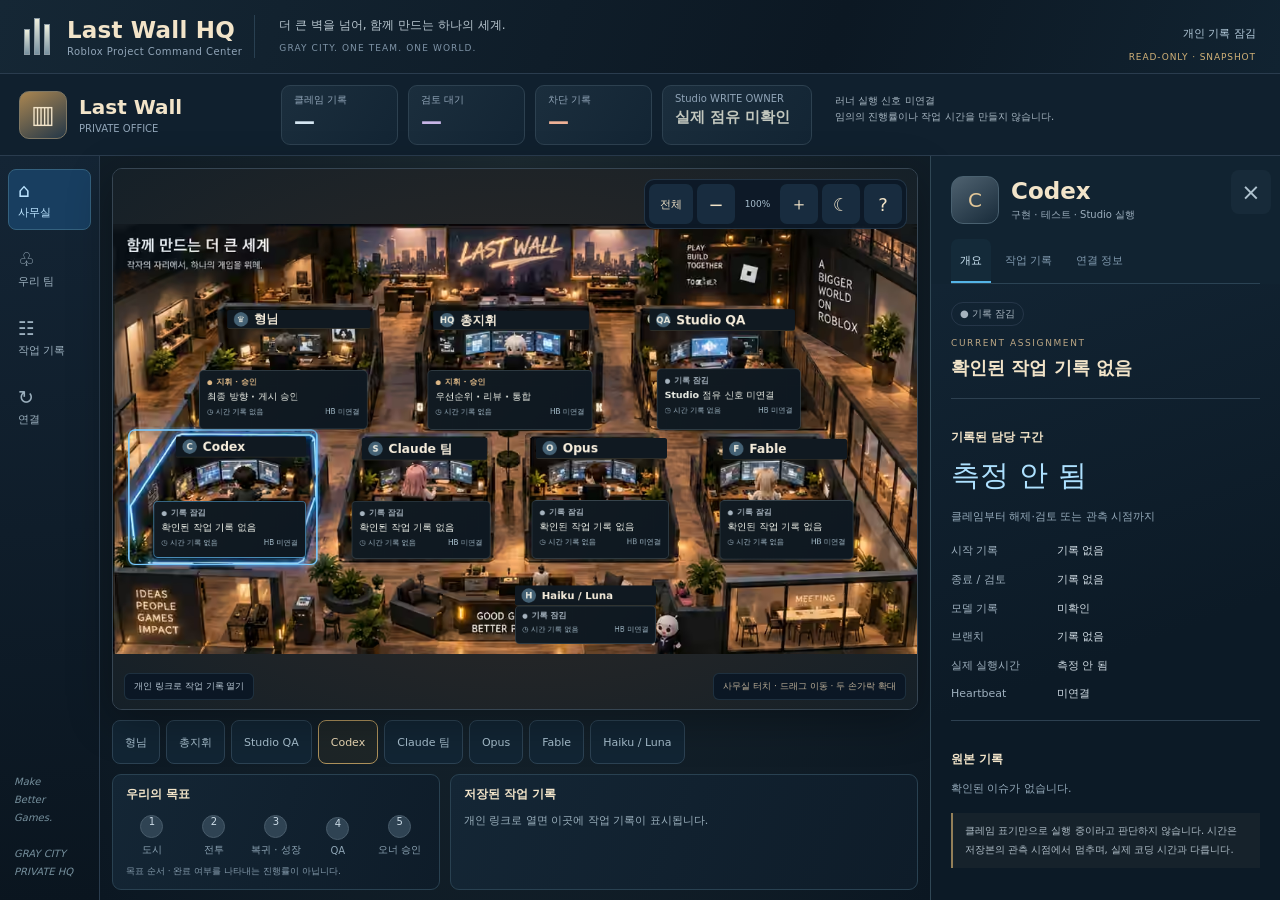
==== commit 40566ec2: "Use owner-provided office artwork with aligned interactive rooms and phone details" ====
--- a/hq/index.html
+++ b/hq/index.html
@@ -1,185 +1,77 @@
-<!doctype html>
-<html lang="ko">
-<head>
-<meta charset="utf-8"><meta name="viewport" content="width=device-width,initial-scale=1,viewport-fit=cover"><meta name="theme-color" content="#0d1721"><meta name="robots" content="noindex,nofollow"><meta name="referrer" content="no-referrer"><meta http-equiv="Content-Security-Policy" content="default-src 'none'; script-src 'unsafe-inline'; style-src 'unsafe-inline'; connect-src 'self'; img-src data:; base-uri 'none'; form-action 'none'">
-<title>Last Wall HQ · 3D 오피스</title>
-<style>
-:root{color-scheme:dark;--bg:#0c1721;--panel:#101f2b;--ink:#f4ead7;--dim:#91a4ad;--gold:#dbb981;--line:#9fb4c11b;--cyan:#97d3da}*{box-sizing:border-box}html,body{margin:0;height:100%;background:var(--bg);color:var(--ink);font-family:system-ui,-apple-system,"Apple SD Gothic Neo","Malgun Gothic",sans-serif}body{overflow:hidden}button,a{font:inherit;-webkit-tap-highlight-color:transparent}button{cursor:pointer;color:inherit}button:focus-visible,a:focus-visible{outline:2px solid var(--cyan);outline-offset:3px}[hidden]{display:none!important}.app{height:100vh;height:100dvh;display:grid;grid-template-rows:68px minmax(0,1fr) 66px}header{border-bottom:1px solid var(--line);padding:10px 20px;display:flex;align-items:center;justify-content:space-between;background:linear-gradient(105deg,#142431,#0d1923);gap:8px;z-index:3}.brand{display:flex;gap:11px;align-items:center}.mark{color:var(--gold);display:flex;gap:3px;align-items:end;height:30px}.mark i{width:5px;height:21px;border:1px solid #e0c69c;display:block}.mark i:nth-child(2){height:30px}.mark i:nth-child(3){height:25px}.brand b{font-size:19px;letter-spacing:.5px}.brand b span{color:var(--gold)}.brand small{font-size:10px;color:var(--dim);display:block;margin-top:4px;letter-spacing:.8px}#record{background:#ffffff04;border:1px solid var(--line);border-radius:12px;min-height:44px;padding:8px 12px;font-size:11px;color:#c4d2d3;text-align:right}.head-note{font-size:11px;color:#9baeb3;text-align:center;letter-spacing:.5px}.head-note em{color:#debb85;font-style:normal}.main{min-width:0;min-height:0;position:relative;display:flex}.office-area{min-width:0;min-height:0;flex:1;position:relative;background:radial-gradient(ellipse at 50% 40%,#29404d 0%,#172b3a 45%,#0b1825 100%);overflow:hidden}.scene-top{position:absolute;top:19px;left:22px;right:22px;z-index:2;pointer-events:none;display:flex;justify-content:space-between;gap:12px}.eyebrow{font-size:9px;letter-spacing:2.1px;color:var(--gold)}.scene-top h1{margin:7px 0 5px;font-size:22px;letter-spacing:-.5px;font-weight:600}.scene-top p{margin:0;font-size:11px;color:#a7b9c3}.edition{font-family:ui-monospace,monospace;font-size:10px;border:1px solid #dac39138;padding:7px 10px;border-radius:20px;color:#dcccae;height:28px}#stage{position:absolute;inset:88px 0 85px;overflow:hidden;isolation:isolate}#office{display:block;width:100%;height:100%;touch-action:none;outline:none}#people{position:absolute;inset:0;pointer-events:none;overflow:hidden}.desk-tag{position:absolute;left:0;top:0;transform:translate(-50%,-10%);pointer-events:auto;min-height:44px;min-width:112px;max-width:160px;display:block;text-align:left;padding:7px 11px;border:1px solid #c6b38645;border-radius:8px;background:linear-gradient(120deg,#101c24ed,#101d27d9);color:#f0e4cf;box-shadow:0 6px 15px #0004;backdrop-filter:blur(5px);font-size:12px;line-height:1.25}.desk-tag strong{font-size:12px;font-weight:650}.desk-tag .led{width:6px;height:6px;border-radius:50%;display:inline-block;background:#a5b1ac;margin:0 6px 1px 0;box-shadow:0 0 7px #a5b1ac22}.desk-tag small{display:block;font-size:9px;color:#a3b2b5;margin-top:5px}.desk-tag.selected{border-color:#84d5e9;box-shadow:0 0 0 2px #82d5e931,0 6px 15px #0004}.toolbar{position:absolute;right:15px;top:110px;display:flex;flex-direction:column;gap:6px;z-index:3}.tool{height:44px;width:44px;border:1px solid var(--line);background:#0c1c28e8;border-radius:12px;font-size:21px;display:grid;place-items:center;box-shadow:0 5px 10px #0002}.tool:hover{border-color:#a9c0be}.tool[aria-pressed=true]{color:var(--gold);border-color:#b59669}.floor-info{position:absolute;bottom:53px;left:19px;right:19px;display:flex;justify-content:space-between;gap:8px;align-items:center;pointer-events:none;font-size:10px;color:#b0c1c5}.floor-info b{color:#e5c99e;font-size:10px;letter-spacing:1px}.floor-info small{font-size:9px}.team-rail{display:flex;gap:6px;overflow:auto;position:absolute;bottom:9px;left:15px;right:15px;scrollbar-width:none}.team-rail button{flex-shrink:0;border:1px solid var(--line);border-radius:20px;min-height:36px;background:#122432d9;padding:7px 12px;font-size:11px}.team-rail button.active{border-color:#d3ba84;color:#f6e4bd;background:#594d3345}.team-rail::-webkit-scrollbar{display:none}nav{display:flex;justify-content:center;gap:12px;align-items:stretch;border-top:1px solid var(--line);background:#0d1c27;padding:4px 10px max(4px,env(safe-area-inset-bottom));z-index:3}nav button{border:0;border-radius:12px;background:none;min-width:72px;min-height:48px;color:#8da6b4;font-size:10px}nav button svg{display:block;width:20px;height:20px;margin:0 auto 3px;stroke:currentColor;fill:none;stroke-width:1.5}nav button.active{background:#31505a35;color:#e5c995}.sidebar{width:350px;flex-shrink:0;background:linear-gradient(180deg,#12232f,#0d1c27);border-left:1px solid var(--line);overflow:auto;overscroll-behavior:contain;position:relative;z-index:6;box-shadow:-8px 0 30px #09141c35}.detail-head{position:sticky;top:0;z-index:1;background:#132532f5;border-bottom:1px solid var(--line);padding:24px 20px 15px;backdrop-filter:blur(10px)}.detail-person{display:flex;gap:13px;align-items:center}.avatar-icon{width:49px;height:49px;border:1px solid #d6c19a66;border-radius:14px;display:grid;place-items:center;background:linear-gradient(140deg,#344c5b,#26333e);font-size:20px;color:var(--gold)}h2{font-size:21px;letter-spacing:-.3px;margin:0 40px 5px 0}.detail-role{font-size:10px;color:#a2b6be;margin:0;line-height:1.7}#close{position:absolute;right:12px;top:18px;border:1px solid var(--line);background:#ffffff03;border-radius:12px;width:44px;height:44px;font-size:24px;color:#a5b9c2;z-index:2}.detail-tabs{display:flex;gap:12px;margin-top:16px;font-size:11px;color:#8fa4af}.detail-tabs span{padding:7px 3px}.detail-tabs .on{color:#dcd2ba;border-bottom:2px solid var(--gold)}#detail{padding:16px 20px 27px;font-size:12px}.muted{color:var(--dim);line-height:1.8;font-size:11px}.status{border:1px solid #9aafa533;border-radius:20px;display:inline-flex;padding:5px 9px;font-size:10px;margin-bottom:9px;color:#c4b4de}.current-task{font-size:17px;line-height:1.5;font-weight:650;margin:8px 0 0}.section{border-top:1px solid var(--line);padding-top:16px;margin-top:18px}h3{font-size:12px;font-weight:600;margin:0 0 10px}.timer{font-size:29px;font-variant-numeric:tabular-nums;letter-spacing:1px;color:#ecd0a2;margin:8px 0}dl{display:grid;grid-template-columns:96px minmax(0,1fr);gap:11px 8px;font-size:11px;line-height:1.7;margin:14px 0}dt{color:var(--dim)}dd{margin:0;overflow-wrap:anywhere;color:#d4deda}.note{font-size:10px;color:#acbfc3;background:#8cadb309;border-left:2px solid #779897;padding:9px 11px;line-height:1.8}.task-row{display:block;background:#21364440;border:1px solid var(--line);border-radius:10px;padding:12px;min-height:44px;width:100%;text-align:left;font-size:12px;line-height:1.5;color:var(--ink);text-decoration:none;margin:8px 0}.task-row small{display:block;margin-top:5px;color:var(--dim);font-size:10px}.action{width:100%;min-height:44px;padding:11px;border:1px solid #759da666;border-radius:11px;background:#2a52623d;color:#c6e3e4;font-size:12px}.scrim{display:none}.loader{position:absolute;inset:0;z-index:4;display:grid;place-content:center;text-align:center;background:#102332;padding:28px}.loader b{color:#dfc596;font-size:18px}.loader p{font-size:12px;line-height:1.8;color:#a7c0c6;max-width:300px}.loader .spinner{width:38px;height:38px;border:1px solid #a9c6c322;border-top-color:#dfc596;border-radius:50%;animation:spin 1s linear infinite;margin:0 auto 20px}.fallback-team{display:flex;flex-wrap:wrap;gap:8px;justify-content:center;max-width:320px}.fallback-team button{min-height:44px;border:1px solid var(--line);border-radius:10px;padding:8px 14px;background:#203749}.toast{position:fixed;bottom:90px;left:50%;transform:translateX(-50%);background:#081720ed;border:1px solid #c7c1a24a;box-shadow:0 4px 30px #0005;border-radius:12px;padding:12px 15px;z-index:20;max-width:90vw;font-size:12px;width:max-content}.sr-only{position:absolute;width:1px;height:1px;padding:0;overflow:hidden;clip:rect(0,0,0,0);white-space:nowrap}footer{display:none}@keyframes spin{to{transform:rotate(360deg)}}@media(max-width:900px){.head-note{display:none}.brand b{font-size:16px}.brand small{font-size:9px}header{padding:8px 15px}#record{font-size:10px;padding:7px 9px}.edition{display:none}.scene-top{left:17px;right:17px;top:19px}.scene-top h1{font-size:19px}.scene-top p{font-size:10px}.scene-top .eyebrow{font-size:8px}.toolbar{right:10px;top:98px;gap:4px}.tool{height:40px;width:40px;font-size:19px;min-height:44px}.desk-tag{min-width:95px;max-width:125px;padding:6px 8px}.desk-tag strong{font-size:11px}.desk-tag small{font-size:8px}.sidebar{position:fixed;left:0;right:0;bottom:0;top:auto;width:100%;max-height:68dvh;border-left:0;border-top:1px solid #667f8977;border-radius:23px 23px 0 0;z-index:12;box-shadow:0 -16px 80px #08111daa;padding-bottom:env(safe-area-inset-bottom)}.detail-head{padding:23px 19px 0}.detail-head:before{content:"";position:absolute;top:8px;left:calc(50% - 16px);width:32px;height:3px;background:#5e777f;border-radius:5px}.detail-tabs{margin-top:9px}.scrim:not([hidden]){display:block;position:fixed;inset:0;background:#08182240;z-index:11}h2{font-size:21px}.floor-info small{max-width:120px;text-align:right}#stage{inset:76px 0 91px}nav{gap:0;justify-content:space-around}nav button{min-width:60px}.team-rail{bottom:12px}.floor-info{bottom:58px}.app{grid-template-rows:64px minmax(0,1fr) 64px}}@media(max-height:510px) and (orientation:landscape){.app{grid-template-rows:49px minmax(0,1fr) 48px}.scene-top{top:9px}.scene-top h1{font-size:15px}.scene-top p,.scene-top .eyebrow{display:none}#stage{inset:36px 0 57px}.floor-info{display:none}.toolbar{top:40px;flex-direction:row}.tool{width:38px}.team-rail{bottom:5px}.sidebar{max-height:90dvh}.detail-head{padding-top:20px}.brand small{display:none}nav button svg{height:16px}nav button{min-height:40px}.team-rail button{min-height:36px}}
-@media(prefers-reduced-motion:reduce){.spinner{animation:none}}
-
-/* Nameplates sit on the cubicles; the office is not a grid of dashboard cards. */
-.desk-tag{background:transparent;border:0;box-shadow:none;backdrop-filter:none;padding:0;display:flex;align-items:center;justify-content:center;min-width:94px;min-height:44px;max-width:150px}.desk-tag .placard{display:block;padding:6px 10px;background:#0e1b23ec;border:1px solid #b6a78260;border-radius:6px;box-shadow:0 4px 12px #0005;white-space:nowrap}.desk-tag small{display:none}.desk-tag.selected{border:0;box-shadow:none}.desk-tag.selected .placard{border-color:#91d5e0;box-shadow:0 0 10px #72c5d638}.detail-tabs button{background:none;border:0;color:inherit;font-size:11px;min-height:36px;padding:7px 3px}.detail-tabs button.on{color:#e4d7ba;border-bottom:2px solid var(--gold)}
-@media(max-width:900px){.toolbar{top:auto;bottom:95px;left:50%;right:auto;transform:translateX(-50%);flex-direction:row;padding:4px;border:1px solid #acbbad20;border-radius:16px;background:#0a1b27b5;gap:3px}.tool{border:0;background:none;width:40px;min-height:44px}.desk-tag{min-width:86px}.desk-tag .placard{padding:5px 7px}.desk-tag strong{font-size:10px}.detail-tabs button{min-height:44px}}
-@media(max-height:510px) and (orientation:landscape){.toolbar{top:40px;bottom:auto;left:auto;right:8px;transform:none;flex-direction:row;gap:0}.tool{width:34px}.desk-tag .placard{padding:4px 6px}.desk-tag strong{font-size:9px}}
-@media (max-height:510px) and (orientation:landscape){#stage{inset:22px 0 46px}.scene-top h1{font-size:12px}.scene-top{top:6px}.desk-tag{min-width:58px}.desk-tag small{display:none}.toolbar{top:32px;bottom:auto;left:auto;right:7px;transform:none;flex-direction:column}.tool{width:33px;height:33px;min-height:33px;font-size:16px}.toolbar #plus,.toolbar #minus{display:none}.team-rail{right:48px}.team-rail button{min-height:38px}.floor-info{display:none}}
-</style>
-</head><body>
-<div class="app" id="app"><header><div class="brand"><div class="mark" aria-hidden="true"><i></i><i></i><i></i></div><div><b>Last Wall <span>HQ</span></b><small>PRIVATE OFFICE · 3D EDITION</small></div></div><div class="head-note">하나의 팀, 하나의 세계.<br><em>Build something worth defending.</em></div><button id="record" aria-label="개인 기록 연결 상태">개인 기록 확인 중 ↗</button></header>
-<main class="main"><section class="office-area" aria-label="입체 오피스"><div class="scene-top"><div><div class="eyebrow">THE TEAM BEHIND THE WALL</div><h1>함께 만드는 더 큰 세계</h1><p id="overview">사무실의 직원이나 책상을 터치해보세요.</p></div><div class="edition">3D OFFICE / 04</div></div>
-<div id="stage"><canvas id="office" aria-label="직원과 책상을 선택하는 입체 사무실"></canvas><div id="people"></div><div class="loader" id="loader" role="status"><div class="spinner"></div><b>사무실 문 여는 중</b><p>책상, 조명, 팀원들을 준비하고 있습니다.</p></div></div>
-<div class="toolbar"><button class="tool" id="home" aria-label="사무실 전체 보기" title="전체 보기">⌂</button><button class="tool" id="rotate" aria-label="사무실 시점 바꾸기" title="시점 바꾸기">⟳</button><button class="tool" id="plus" aria-label="확대">＋</button><button class="tool" id="minus" aria-label="축소">−</button><button class="tool" id="light" aria-label="조명 전환" aria-pressed="false" title="조명 전환">☾</button></div>
-<div class="floor-info"><span><b>01F · LAST WALL STUDIO</b><br><span id="snapshot-note">저장된 작업 기록 · 실행 신호 미연결</span></span><small>드래그로 이동<br>두 손가락으로 확대</small></div><div class="team-rail" id="team-rail" aria-label="팀원 바로 선택"></div></section>
-<aside class="sidebar" id="sidebar" hidden aria-label="직원 작업 상세"><div class="detail-head"><div id="person-head"></div><button id="close" aria-label="상세 닫기">×</button><div class="detail-tabs"><button data-dtab="overview" class="on">개요</button><button data-dtab="tasks">작업 기록</button><button data-dtab="connection">연결 정보</button></div></div><div id="detail"></div></aside></main>
-<nav aria-label="주 메뉴"><button class="active" data-nav="office"><svg viewBox="0 0 24 24"><path d="m3 10 9-7 9 7v11H3Z M9 21v-8h6v8"/></svg>사무실</button><button data-nav="team"><svg viewBox="0 0 24 24"><circle cx="9" cy="7" r="3"/><path d="M3 21v-5a6 6 0 0 1 12 0v5M16 5a3 3 0 0 1 0 6m2 3a5 5 0 0 1 3 5v2"/></svg>우리 팀</button><button data-nav="tasks"><svg viewBox="0 0 24 24"><rect x="5" y="4" width="14" height="17" rx="2"/><path d="M9 2h6v4H9zM9 11h6M9 16h6"/></svg>작업 기록</button><button data-nav="connection"><svg viewBox="0 0 24 24"><path d="M4 12a8 8 0 1 1 3 6M4 4v8h8M12 7v5l3 2"/></svg>새로고침</button></nav></div><div class="scrim" id="scrim" hidden></div><div class="toast" id="toast" role="status" hidden></div>
-<script>
-'use strict';
+<!doctype html><html lang="ko"><head><meta charset="utf-8"><meta name="viewport" content="width=device-width,initial-scale=1,viewport-fit=cover"><meta name="theme-color" content="#10202e"><meta name="robots" content="noindex,nofollow"><meta name="referrer" content="no-referrer"><meta http-equiv="Content-Security-Policy" content="default-src 'none'; script-src 'unsafe-inline'; style-src 'unsafe-inline'; img-src 'self'; connect-src 'self'; base-uri 'none'; form-action 'none'"><title>Last Wall HQ · 우리 사무실</title><style>:root{color-scheme:dark;--bg:#08121c;--panel:#0d1a26;--ink:#f2e4c9;--muted:#91a5b8;--line:#2a3c4e;--gold:#d5b47a;--blue:#55b7ff}*{box-sizing:border-box}html,body{margin:0;height:100%;background:var(--bg);color:var(--ink);font-family:system-ui,-apple-system,'Apple SD Gothic Neo','Malgun Gothic',sans-serif}body{overflow:hidden}button,a{font:inherit;-webkit-tap-highlight-color:transparent}button{cursor:pointer;color:inherit}button:focus-visible,a:focus-visible{outline:2px solid #bde7ff;outline-offset:3px}[hidden]{display:none!important}button{touch-action:manipulation}.app{height:100vh;height:100dvh;display:grid;grid-template-rows:74px 82px minmax(0,1fr)}.top{display:flex;align-items:center;justify-content:space-between;gap:22px;padding:13px 24px;border-bottom:1px solid var(--line);background:linear-gradient(110deg,#152735,#0c1823 65%,#112331)}.brand{display:flex;align-items:center;gap:14px;flex-shrink:0}.mark{display:flex;gap:4px;align-items:end;width:29px;height:37px}.mark i{display:block;width:6px;height:26px;background:linear-gradient(#eff0de,#7791a0);border:1px solid #8c9ba4}.mark i:nth-child(2){height:37px}.mark i:nth-child(3){height:31px}.brand b{font-size:23px;letter-spacing:.2px}.brand small{display:block;font-size:10px;color:var(--muted);margin-top:3px;letter-spacing:.45px}.motto{margin-right:auto;padding-left:24px;border-left:1px solid #294051;color:#b8c6cf;font-size:12px;line-height:1.8}.motto small{font-size:9px;letter-spacing:1.1px;color:#7f94a7}.source-wrap{text-align:right}#source{background:none;border:0;color:#b6cddd;font-size:11px;min-height:44px;padding:5px 0}.source-wrap small{display:block;margin-top:-4px;color:#d2b278;font-size:9px;letter-spacing:.9px}.summary{display:flex;gap:10px;align-items:center;padding:10px 19px;border-bottom:1px solid var(--line);background:#10202e;overflow:auto;scrollbar-width:none}.project{display:flex;align-items:center;gap:12px;min-width:240px;margin-right:12px}.project-icon{width:48px;height:48px;display:grid;place-items:center;border-radius:10px;background:linear-gradient(150deg,#aa8651,#233748);border:1px solid #7e7764;font-size:25px}.project strong{font-size:20px}.project small{display:block;font-size:10px;color:var(--muted);margin-top:4px}.metric{min-width:117px;height:60px;padding:7px 12px;background:linear-gradient(120deg,#1b2e3d,#132534);border:1px solid #2d4150;border-radius:9px}.metric small{font-size:10px;color:var(--muted);display:block;margin-bottom:3px}.metric b{font-size:21px;font-weight:650;color:#d5e6f2}.metric.review b{color:#c7b5e6}.metric.blocked b{color:#eeb196}.metric.plain{min-width:150px}.metric.plain b{font-size:15px;color:#c2c7be}.metric.note{min-width:220px;background:none;border-color:transparent}.metric.note p{font-size:10px;color:#a5b4c0;line-height:1.6;margin:0}.workspace{display:grid;grid-template-columns:100px minmax(0,1fr) 350px;min-height:0}.nav{display:flex;flex-direction:column;gap:8px;align-items:stretch;padding:13px 8px;border-right:1px solid var(--line);background:linear-gradient(175deg,#142535,#0a151f)}.nav button{border:1px solid transparent;border-radius:8px;background:none;min-height:55px;font-size:11px;text-align:left;padding:9px;color:#9cb0be;white-space:nowrap}.nav button i{font-size:19px;font-style:normal;display:block;margin-bottom:4px}.nav .active{background:#183e60;border-color:#34617e;color:#bce4ff}.nav .nav-note{margin-top:auto;color:#76909d;font-size:10px;line-height:1.8;padding:6px;font-style:italic}.main{min-width:0;min-height:0;display:flex;flex-direction:column;padding:12px 12px 10px;gap:10px;background:radial-gradient(ellipse at top,#1d2b32,#0b1722)}.scene-shell{flex:1;min-height:260px;position:relative;border:1px solid #364552;border-radius:10px;overflow:hidden;box-shadow:0 10px 45px #0005;background:#101b24}.scene-toolbar{position:absolute;right:10px;top:10px;display:flex;gap:4px;padding:4px;border:1px solid #45607666;border-radius:10px;z-index:3;background:#0c1a28eb;align-items:center}.scene-toolbar button{width:38px;min-height:40px;border:0;border-radius:7px;background:#1d3547bb;font-size:18px}.scene-toolbar #fit{width:auto;padding:0 11px;font-size:11px}.scene-toolbar button:hover{background:#2d5067}#zoom-label{font-size:9px;color:#a9bfce;padding:0 5px;min-width:37px;text-align:center}.scene-toolbar #light[aria-pressed=true]{color:#ecc775}.viewport{height:100%;position:relative;overflow:hidden;touch-action:none;user-select:none;background:radial-gradient(#342b25,#152028)}.office{position:absolute;left:0;top:0;width:1112px;height:595px;transform-origin:0 0;will-change:transform}.office-img{position:absolute;inset:0;width:1112px;height:595px;pointer-events:none;display:block}.dimmed .office-img{filter:brightness(.76)}.room{position:absolute;inset:0;pointer-events:none;--state:#a5b3bc}.room-hit{position:absolute;display:block;background:none;border:2px solid transparent;border-radius:9px;pointer-events:auto;padding:0;outline-offset:0;z-index:1}.room-hit:hover,.room.selected .room-hit{border-color:#79caff;box-shadow:0 0 0 3px #5dbbff20,inset 0 0 22px #5daff51b}.room-head{position:absolute;background:#101921;border-bottom:1px solid #b7965330;border-radius:3px;display:flex;align-items:center;gap:8px;padding:0 9px;color:#f5ecdb;font-size:17px;font-weight:650;z-index:2;pointer-events:none;white-space:nowrap}.room-head i{font-style:normal;display:grid;place-items:center;width:20px;height:20px;border-radius:50%;background:#456275;color:#e8e8de;font-size:12px}.room-info{position:absolute;padding:8px 10px;background:linear-gradient(130deg,#121b22,#0e1821);border:1px solid #36434b;border-radius:6px;color:#edf0e8;z-index:2;pointer-events:none;overflow:hidden;text-align:left;box-shadow:0 5px 10px #0003}.room-info .state{font-size:11px;color:var(--state);font-weight:650;display:block;line-height:16px}.room-info .state:before{content:'●';font-size:9px;margin-right:5px}.room-info .assignment{font-size:13px;font-weight:550;display:block;margin:3px 0 5px;line-height:18px;overflow:hidden;text-overflow:ellipsis;white-space:nowrap}.room-info .footer{display:flex;justify-content:space-between;gap:4px;color:#9eb4c2;font-size:10px;white-space:nowrap}.room.selected .room-info{border-color:#529dcc}.lounge-head{font-size:14px}.lounge-info{padding:5px 9px}.lounge-info .assignment{display:none}.lounge-info .footer{margin-top:4px}.scene-help{position:absolute;bottom:9px;left:11px;right:11px;z-index:3;display:flex;justify-content:space-between;pointer-events:none;gap:10px}.scene-help span{background:#0a1725e6;padding:6px 9px;border:1px solid #324a5b80;border-radius:6px;font-size:9px;color:#b9c8d4}.scene-help .art-credit{color:#bcaf98}#image-error{position:absolute;inset:0;background:#132332;padding:70px 30px;z-index:3;text-align:center;font-size:14px;line-height:1.8}.team-rail{display:flex;gap:6px;overflow:auto;scrollbar-width:none;flex-shrink:0}.team-rail button{min-height:44px;padding:7px 12px;border:1px solid #2c4253;border-radius:8px;background:#122534;color:#a8bfce;font-size:11px;white-space:nowrap;flex-shrink:0}.team-rail .active{color:#ecd9b5;border-color:#ad915b;background:#4e442631}.bottom-strip{display:grid;grid-template-columns:1.05fr 1.5fr;gap:10px;min-height:95px;max-height:120px;flex-shrink:0}.panel{border:1px solid #294151;border-radius:9px;padding:11px 13px;background:linear-gradient(110deg,#142635,#0e1c29);overflow:auto}.panel h3{font-size:12px;margin:0 0 9px}.milestones{display:flex;gap:10px;align-items:center;justify-content:space-between;font-size:10px;color:#8fa6b6}.milestones div{text-align:center;flex:1}.milestones i{font-style:normal;display:block;width:23px;height:23px;background:#2f4353;border:1px solid #485b6a;border-radius:50%;margin:3px auto 5px;color:#cbdae5}.milestones .now i{border-color:#95bbba;color:#aadddb;background:#305357}.panel .mini-note{font-size:9px;margin:8px 0 0;color:#8399aa}#recent p{font-size:11px;line-height:1.6;color:#9bb0bd;margin:5px 0}#recent button{display:block;width:100%;border:0;background:none;text-align:left;color:#c1d1db;min-height:28px;font-size:10px;white-space:nowrap;overflow:hidden;text-overflow:ellipsis}#recent button span{color:#70bbeb;margin-right:7px}#recent button small{color:#a695c9;font-size:9px;margin-left:5px}.drawer{min-width:0;min-height:0;display:flex;flex-direction:column;border-left:1px solid #304755;background:linear-gradient(160deg,#142737,#0c1a26 65%);position:relative;z-index:5}.drawer-header{padding:20px 20px 0;flex-shrink:0;position:relative;background:#112331}.person-header{display:flex;align-items:center;gap:12px;padding-right:28px}.avatar-icon{width:48px;height:48px;flex-shrink:0;border-radius:12px;border:1px solid #49606f;background:linear-gradient(145deg,#4f6270,#182b3a);display:grid;place-items:center;color:#e3c798;font-size:20px}.person-header h2{font-size:23px;margin:0 0 3px}.person-header p{font-size:10px;color:#9caebd;line-height:1.6;margin:0}.close{border:0;border-radius:8px;background:#263b4a55;font-size:23px;width:40px;min-height:44px;position:absolute;right:9px;top:14px;color:#b0c3cf}.tabs{display:flex;gap:5px;padding:15px 0 0;border-bottom:1px solid #2b4354}.tabs button{min-height:44px;padding:6px 9px;border:0;border-bottom:2px solid transparent;color:#819aaf;background:none;font-size:11px}.tabs button[aria-selected=true]{color:#d4ecfb;border-color:#54b4e7;background:#3a769315;border-radius:7px 7px 0 0}.detail-content{padding:18px 20px 24px;overflow:auto;overscroll-behavior:contain;min-height:0;flex:1;font-size:12px}.detail-state{display:inline-block;font-size:10px;padding:4px 8px;border:1px solid #8797b52b;border-radius:20px;margin-bottom:12px}.eyebrow{font-size:9px;color:#bca785;letter-spacing:1.6px;margin:0 0 6px}.current-task{font-size:18px!important;line-height:1.5;margin:0 0 15px!important}.detail-section{border-top:1px solid #2d4050;padding-top:14px;margin-top:17px}.detail-content h3{font-size:12px;margin:16px 0 10px}.big-time{font-size:29px;color:#aee1ff;font-weight:550;margin:8px 0 5px;font-variant-numeric:tabular-nums}.muted{color:#94a9b9;font-size:11px;line-height:1.85}.detail-content dl{display:grid;grid-template-columns:98px minmax(0,1fr);gap:11px 8px;font-size:11px;line-height:1.6;margin:15px 0}.detail-content dt{color:#9eb0be}.detail-content dd{margin:0;overflow-wrap:anywhere;color:#d1dce4}.result-text{font-size:12px;line-height:1.85;color:#b7c8d4;white-space:pre-wrap;overflow-wrap:anywhere}.notice{border-left:2px solid #937f58;background:#b19f7210;padding:9px 12px;font-size:10px;color:#afbdc7;line-height:1.85;margin:14px 0}.task-row{min-height:44px;width:100%;display:block;border:1px solid #304657;background:#172e4080;color:#d3dfeb;border-radius:8px;padding:11px 12px;text-align:left;text-decoration:none;margin:8px 0;font-size:12px;line-height:1.55}.task-row small{display:block;font-size:10px;color:#99b3c5;margin-top:5px}.primary{width:100%;min-height:44px;background:#23567a;border:1px solid #487c9e;border-radius:8px;color:#dcefff;font-size:12px;padding:10px}.scrim{position:fixed;inset:0;background:#07142350;backdrop-filter:blur(1px);z-index:8}.toast{position:fixed;bottom:85px;left:50%;transform:translateX(-50%);background:#0c2131ee;border:1px solid #47657a;border-radius:10px;padding:12px 15px;z-index:20;max-width:90vw;font-size:12px;width:max-content;box-shadow:0 8px 30px #0005}noscript{position:fixed;top:0;left:0;right:0;background:#243a4a;padding:16px;z-index:100;text-align:center;font-size:13px}
+@media(max-width:1250px){.workspace{grid-template-columns:72px minmax(0,1fr) 310px}.motto{font-size:11px;padding-left:12px}.nav{padding:10px 5px}.nav button{font-size:10px}.project{min-width:200px}.metric.note{display:none}.brand b{font-size:21px}}
+@media(max-width:1050px){.app{grid-template-rows:63px 69px minmax(0,1fr)}.top{padding:9px 15px}.brand{gap:10px}.brand b{font-size:18px}.brand small{font-size:8px}.mark{height:28px;width:24px;gap:3px}.mark i{height:20px;width:5px}.mark i:nth-child(2){height:28px}.mark i:nth-child(3){height:23px}.motto{display:none}.source-wrap small{font-size:8px}#source{font-size:10px;max-width:170px}.summary{gap:7px;padding:6px 12px}.project{min-width:125px;margin-right:0;gap:8px}.project-icon{width:34px;height:39px;font-size:20px}.project strong{font-size:13px}.project small{font-size:8px}.metric{min-width:76px;height:54px;padding:6px 9px}.metric small{font-size:9px;margin-bottom:4px}.metric b{font-size:17px}.metric.plain{min-width:121px}.metric.plain b{font-size:13px}.workspace{display:flex;flex-direction:column}.main{order:0;padding:7px;gap:7px;flex:1}.scene-shell{border-radius:8px;min-height:190px}.nav{order:1;flex-direction:row;justify-content:space-around;align-items:stretch;gap:0;border-top:1px solid var(--line);border-right:0;padding:3px 5px max(3px,env(safe-area-inset-bottom));min-height:60px;flex-shrink:0}.nav button{min-height:48px;min-width:65px;text-align:center;padding:4px 7px;font-size:10px}.nav button i{font-size:19px;line-height:23px;margin-bottom:2px}.nav-note{display:none}.bottom-strip{display:none}.team-rail button{min-height:44px;padding:7px 12px}.scene-toolbar{top:auto;bottom:38px;right:9px;padding:3px;border-radius:9px;gap:3px}.scene-toolbar button{min-height:44px;width:38px}.scene-help{bottom:8px;left:7px;right:7px}.scene-help span{font-size:8px;padding:5px 7px}.scene-help .art-credit{display:none}.drawer{position:fixed;left:0;right:0;bottom:0;top:auto;width:100%;height:62vh;height:62dvh;max-height:650px;border:1px solid #425e72;border-bottom:0;border-radius:22px 22px 0 0;z-index:9;box-shadow:0 -15px 65px #06122088;padding-bottom:env(safe-area-inset-bottom)}.drawer-header{padding:22px 20px 0;border-radius:22px 22px 0 0}.drawer-header:before{content:'';width:35px;height:3px;background:#597384;border-radius:5px;position:absolute;top:8px;left:calc(50% - 17px)}.drawer-header h2{font-size:22px}.detail-content{font-size:13px;padding:16px 20px 24px}.detail-content dl,.muted,.result-text{font-size:12px}.close{top:18px;right:12px;width:44px}.tabs{padding-top:8px}.tabs button{font-size:12px}.task-row{font-size:13px}.person-header p{font-size:11px}}
+@media(max-height:500px) and (orientation:landscape){.app{grid-template-rows:49px 0 minmax(0,1fr)}.summary{display:none}.brand small,.source-wrap small{display:none}.workspace{display:grid;grid-template-columns:58px minmax(0,1fr)}.nav{order:0;flex-direction:column;justify-content:flex-start;border-right:1px solid var(--line);border-top:0}.nav button{min-width:0;min-height:47px;font-size:9px;padding:2px}.main{order:1;min-height:0}.team-rail{position:absolute;bottom:7px;left:70px;right:8px;z-index:4;max-height:45px}.team-rail button{background:#0d2031f5}.scene-shell{margin-bottom:46px;min-height:130px}.scene-toolbar{bottom:6px;right:6px}.scene-help{display:none}.scene-toolbar button{width:35px;min-height:44px}.scene-toolbar #plus,.scene-toolbar #minus,#zoom-label{display:none}.drawer{height:88dvh;max-width:440px;left:auto}.detail-content{padding-top:10px}.person-header h2{font-size:18px}.avatar-icon{width:40px;height:40px}.tabs button{min-height:40px}}
+@media(prefers-reduced-motion:reduce){*{scroll-behavior:auto!important;transition:none!important}}
+/* Prevent min-content sizing from widening a phone's visual viewport. */
+html,body,.app{width:100%;max-width:100%}.app{grid-template-columns:minmax(0,1fr)}.top,.summary,.workspace,.main{min-width:0}.source-wrap{min-width:0;max-width:190px}.top{gap:12px}.nav{min-width:0}.close{z-index:4}
+@media(max-width:650px){.brand{gap:8px}.brand b{font-size:17px}.brand small{font-size:8px;letter-spacing:0}.source-wrap{max-width:132px}#source{font-size:9px;line-height:1.5}.summary .project{min-width:123px}.top{gap:8px}.source-wrap small{font-size:7px}}
+</style></head><body><noscript>직원 선택과 개인 기록을 보려면 JavaScript를 켜주세요. 그림 속 수치는 현재 작업 상태가 아닙니다.</noscript>
+<div class="app"><header class="top"><div class="brand"><span class="mark" aria-hidden="true"><i></i><i></i><i></i></span><div><b>Last Wall HQ</b><small>Roblox Project Command Center</small></div></div><div class="motto">더 큰 벽을 넘어, 함께 만드는 하나의 세계.<br><small>GRAY CITY. ONE TEAM. ONE WORLD.</small></div><div class="source-wrap"><button id="source">개인 기록 잠김</button><small>READ-ONLY · SNAPSHOT</small></div></header>
+<section class="summary" aria-label="저장된 작업 요약"><div class="project"><div class="project-icon" aria-hidden="true">▥</div><div><strong>Last Wall</strong><small>PRIVATE OFFICE</small></div></div><div class="metric"><small>클레임 기록</small><b id="claimed-count">—</b></div><div class="metric review"><small>검토 대기</small><b id="review-count">—</b></div><div class="metric blocked"><small>차단 기록</small><b id="blocked-count">—</b></div><div class="metric plain"><small>Studio WRITE OWNER</small><b>실제 점유 미확인</b></div><div class="metric note"><p>러너 실행 신호 미연결<br>임의의 진행률이나 작업 시간을 만들지 않습니다.</p></div></section>
+<div class="workspace"><nav class="nav" aria-label="주 메뉴"><button class="active" data-view="office"><i>⌂</i>사무실</button><button data-view="team"><i>♧</i>우리 팀</button><button data-view="tasks"><i>☷</i>작업 기록</button><button data-view="connection"><i>↻</i>연결</button><div class="nav-note">Make<br>Better<br>Games.<br><br>GRAY CITY<br>PRIVATE HQ</div></nav>
+<main class="main"><section class="scene-shell" aria-label="사무실 풍경과 클릭 가능한 직원"><div class="viewport" id="viewport"><div class="office" id="office"><img class="office-img" id="art" src="./office-art.avif" width="1112" height="595" alt="따뜻한 조명의 Last Wall 사무실. 각 방을 터치하면 작업 상세가 열립니다." draggable="false"><div id="people"><div class="room" id="room-owner"><button class="room-hit" data-hit="owner" style="left:110px;top:110px;width:258px;height:176px" aria-label="형님 상세"></button><div class="room-head " style="left:158px;top:119px;width:198px;height:26px"><i>♛</i>형님</div><div class="room-info " style="left:119px;top:202px;width:233px;height:82px"><span class="state">기록 잠김</span><span class="assignment">직원을 눌러 기록 확인</span><div class="footer"><span class="duration">◷ 시간 기록 없음</span><span class="heartbeat">HB 미연결</span></div></div></div><div class="room" id="room-chief"><button class="room-hit" data-hit="chief" style="left:421px;top:110px;width:250px;height:177px" aria-label="총지휘 상세"></button><div class="room-head " style="left:443px;top:120px;width:215px;height:27px"><i>HQ</i>총지휘</div><div class="room-info " style="left:435px;top:202px;width:228px;height:83px"><span class="state">기록 잠김</span><span class="assignment">직원을 눌러 기록 확인</span><div class="footer"><span class="duration">◷ 시간 기록 없음</span><span class="heartbeat">HB 미연결</span></div></div></div><div class="room" id="room-studio"><button class="room-hit" data-hit="studio" style="left:719px;top:110px;width:261px;height:176px" aria-label="Studio QA 상세"></button><div class="room-head " style="left:742px;top:118px;width:201px;height:30px"><i>QA</i>Studio QA</div><div class="room-info " style="left:752px;top:200px;width:199px;height:85px"><span class="state">기록 잠김</span><span class="assignment">직원을 눌러 기록 확인</span><div class="footer"><span class="duration">◷ 시간 기록 없음</span><span class="heartbeat">HB 미연결</span></div></div></div><div class="room" id="room-codex"><button class="room-hit" data-hit="codex" style="left:21px;top:284px;width:262px;height:188px" aria-label="Codex 상세"></button><div class="room-head " style="left:87px;top:294px;width:180px;height:29px"><i>C</i>Codex</div><div class="room-info " style="left:56px;top:383px;width:211px;height:79px"><span class="state">기록 잠김</span><span class="assignment">직원을 눌러 기록 확인</span><div class="footer"><span class="duration">◷ 시간 기록 없음</span><span class="heartbeat">HB 미연결</span></div></div></div><div class="room" id="room-claude"><button class="room-hit" data-hit="claude" style="left:312px;top:285px;width:216px;height:186px" aria-label="Claude 팀 상세"></button><div class="room-head " style="left:344px;top:296px;width:173px;height:31px"><i>S</i>Claude 팀</div><div class="room-info " style="left:330px;top:383px;width:192px;height:80px"><span class="state">기록 잠김</span><span class="assignment">직원을 눌러 기록 확인</span><div class="footer"><span class="duration">◷ 시간 기록 없음</span><span class="heartbeat">HB 미연결</span></div></div></div><div class="room" id="room-opus"><button class="room-hit" data-hit="opus" style="left:570px;top:285px;width:208px;height:186px" aria-label="Opus 상세"></button><div class="room-head " style="left:585px;top:296px;width:181px;height:29px"><i>O</i>Opus</div><div class="room-info " style="left:579px;top:382px;width:190px;height:81px"><span class="state">기록 잠김</span><span class="assignment">직원을 눌러 기록 확인</span><div class="footer"><span class="duration">◷ 시간 기록 없음</span><span class="heartbeat">HB 미연결</span></div></div></div><div class="room" id="room-fable"><button class="room-hit" data-hit="fable" style="left:810px;top:285px;width:246px;height:186px" aria-label="Fable 상세"></button><div class="room-head " style="left:843px;top:297px;width:172px;height:29px"><i>F</i>Fable</div><div class="room-info " style="left:839px;top:382px;width:185px;height:82px"><span class="state">기록 잠김</span><span class="assignment">직원을 눌러 기록 확인</span><div class="footer"><span class="duration">◷ 시간 기록 없음</span><span class="heartbeat">HB 미연결</span></div></div></div><div class="room" id="room-support"><button class="room-hit" data-hit="support" style="left:386px;top:473px;width:397px;height:119px" aria-label="Haiku / Luna 상세"></button><div class="room-head lounge-head" style="left:556px;top:500px;width:195px;height:28px"><i>H</i>Haiku / Luna</div><div class="room-info lounge-info" style="left:556px;top:528px;width:195px;height:53px"><span class="state">기록 잠김</span><span class="assignment">직원을 눌러 기록 확인</span><div class="footer"><span class="duration">◷ 시간 기록 없음</span><span class="heartbeat">HB 미연결</span></div></div></div></div></div><div id="image-error" hidden>사무실 그림을 불러오지 못했습니다.<br>아래 팀원 버튼으로 작업 기록을 확인할 수 있습니다.</div></div><div class="scene-toolbar" aria-label="사무실 조작"><button id="fit">전체</button><button id="minus" aria-label="축소">−</button><span id="zoom-label">100%</span><button id="plus" aria-label="확대">＋</button><button id="light" aria-label="조명 전환" aria-pressed="false">☾</button><button id="hint" aria-label="조작 도움말">?</button></div><div class="scene-help"><span id="snapshot-caption">개인 링크로 작업 기록 열기</span><span class="art-credit">사무실 터치 · 드래그 이동 · 두 손가락 확대</span></div></section><div id="team-rail" class="team-rail" aria-label="팀원 바로 선택"></div>
+<div class="bottom-strip"><section class="panel"><h3>우리의 목표</h3><div class="milestones"><div><i>1</i>도시</div><div><i>2</i>전투</div><div><i>3</i>복귀 · 성장</div><div><i>4</i>QA</div><div><i>5</i>오너 승인</div></div><p class="mini-note">목표 순서 · 완료 여부를 나타내는 진행률이 아닙니다.</p></section><section class="panel"><h3>저장된 작업 기록</h3><div id="recent"><p>개인 링크로 기록 확인</p></div></section></div></main>
+<aside class="drawer" id="drawer" aria-label="직원 작업 상세"><header class="drawer-header"><div class="person-header"><div id="avatar-icon" class="avatar-icon">C</div><div><h2 id="person-name">Codex</h2><p id="person-role">구현 · 테스트 · Studio 실행</p></div></div><button class="close" id="close" aria-label="상세 닫기">×</button><div class="tabs" id="tabs" role="tablist" aria-label="직원 기록 분류"><button data-tab="overview" role="tab" aria-selected="true">개요</button><button data-tab="history" role="tab" aria-selected="false">작업 기록</button><button data-tab="connection" role="tab" aria-selected="false">연결 정보</button></div></header><div class="detail-content" id="detail-content"></div></aside></div></div><div class="scrim" id="scrim" hidden></div><div class="toast" id="toast" role="status" hidden></div><script>'use strict';
 const $=id=>document.getElementById(id),esc=v=>String(v??'').replace(/[&<>"']/g,c=>({'&':'&amp;','<':'&lt;','>':'&gt;','"':'&quot;',"'":'&#39;'}[c]));
-const TEAMS=[{id:'owner',name:'형님',initial:'♛',role:'오너 · 최종 방향과 게시 승인'},{id:'chief',name:'총지휘',initial:'HQ',role:'작업 배분 · 코드 검토 · 통합 판단'},{id:'codex',name:'Codex',initial:'C',role:'코딩 · 테스트 · Studio 실제 검증'},{id:'claude',name:'Claude 팀',initial:'S',role:'Sonnet 중심 구현 · 실제 모델은 기록으로 확인'},{id:'opus',name:'Opus',initial:'O',role:'고난도 시스템 · 서버 권한 검토'},{id:'fable',name:'Fable',initial:'F',role:'독립 감사 · 어려운 검토'},{id:'lightweight',name:'Haiku / Luna',initial:'H',role:'가벼운 구현 · 반복 작업 · 테스트 보강'},{id:'studio',name:'Studio QA',initial:'QA',role:'데스크톱 · Galaxy A06 검증 기록'}];
-const STATUSES={review:['검토 대기','#c5b6e4'],claimed:['클레임 · 실행 미확인','#9dc3df'],queued:['대기열','#dcbf8b'],blocked:['차단 기록','#dc9a86'],done:['종료 기록','#9fc8b1'],unknown:['배정 미확인','#9fada8'],manual:['지휘 · 승인','#ddc38e']};
+// Coordinates refer to the reference office crop (1112 x 595), never viewport percentages.
+const TEAMS=[
+ {id:'owner',name:'형님',role:'오너 · 방향 결정 / 게시 승인',icon:'♛',center:[236,207],box:[110,110,258,176]},
+ {id:'chief',name:'총지휘',role:'작업 배분 · 코드 검토 · 통합 판단',icon:'HQ',center:[549,207],box:[421,110,250,177]},
+ {id:'studio',name:'Studio QA',role:'Desktop · Galaxy A06 검증',icon:'QA',center:[851,207],box:[719,110,261,176]},
+ {id:'codex',name:'Codex',role:'구현 · 테스트 · Studio 실행',icon:'C',center:[167,376],box:[21,284,262,188]},
+ {id:'claude',name:'Claude 팀',role:'Sonnet 중심 일반 구현 · 모델은 기록으로 확인',icon:'S',center:[422,376],box:[312,285,216,186]},
+ {id:'opus',name:'Opus',role:'고난도 시스템 · 서버 권한 검토',icon:'O',center:[673,376],box:[570,285,208,186]},
+ {id:'fable',name:'Fable',role:'독립 감사 · 고난도 검토',icon:'F',center:[922,376],box:[810,285,246,186]},
+ {id:'support',name:'Haiku / Luna',role:'경량 구현 · 반복 작업 · 테스트 보강',icon:'H',center:[616,541],box:[386,473,397,119]}
+];
+const STATUS={manual:['지휘 · 승인','#dcb786'],unknown:['배정 미확인','#a6b3be'],locked:['기록 잠김','#a6b3be'],claimed:['클레임 확인','#80b9f5'],queued:['대기열','#d7b37f'],review:['검토 대기','#c3ace7'],blocked:['차단 기록','#e3a087'],done:['종료 기록','#9acbb2']};
 const empty=()=>({readOnly:true,mode:'locked',observedAt:null,issues:[],runners:[],studio:{owner:null}});
-let data=empty(),selected='chief',selectedTask=null,mode=null,officeRenderer=null,lastFocus=null,keyText=new URLSearchParams(location.hash.slice(1)).get('k')||'',loading=false,connectionError='',requestEpoch=0,aborter=null;
-function stateOf(t){let ls=t?.labels||[];if(t?.state==='closed'||ls.includes('done'))return'done';if(ls.includes('blocked'))return'blocked';if(ls.some(x=>x.endsWith('-running')))return'claimed';if(ls.some(x=>x.endsWith('-review')))return'review';if(ls.some(x=>x.endsWith('-ready')))return'queued';return'unknown';}
-function laneOf(t){let m=(t?.model||'').toLowerCase();if(m.includes('fable'))return'fable';if(m.includes('opus'))return'opus';if(m.includes('haiku')||m.includes('luna'))return'lightweight';return t?.lane==='codex'?'codex':t?.lane==='claude'?'claude':null;}
+let data=empty(),selected='codex',selectedTask=null,view='person',tab='overview',sheetOpen=false,lastFocus=null,loading=false,epoch=0,aborter=null,error='',keyText=new URLSearchParams(location.hash.slice(1)).get('k')||'';
+function stateOf(t){const ls=t?.labels||[];if(t?.state==='closed'||ls.includes('done'))return'done';if(ls.includes('blocked'))return'blocked';if(ls.some(x=>x.endsWith('-running')))return'claimed';if(ls.some(x=>x.endsWith('-review')))return'review';if(ls.some(x=>x.endsWith('-ready')))return'queued';return'unknown';}
+function laneOf(t){const m=(t?.model||'').toLowerCase();if(m.includes('fable'))return'fable';if(m.includes('opus'))return'opus';if(m.includes('haiku')||m.includes('luna'))return'support';if(t?.lane==='codex')return'codex';if(t?.lane==='claude')return'claude';return null;}
 function tasksOf(id){return data.issues.filter(t=>laneOf(t)===id);}
-function seatState(id){if(['owner','chief'].includes(id))return'manual';let ts=tasksOf(id);return ts.length?stateOf(ts[0]):'unknown';}
-function duration(t){const a=Date.parse(t?.claimedAt),b=Date.parse(t?.claimEndedAt||data.observedAt);return Number.isFinite(a)&&Number.isFinite(b)&&b>=a?b-a:null;}
-function elapsed(ms){if(ms===null||!Number.isFinite(ms)||ms<0)return'측정 안 됨';let s=Math.floor(ms/1000);return [Math.floor(s/3600),Math.floor(s/60)%60,s%60].map(x=>String(x).padStart(2,'0')).join(':');}
-function date(v){return v&&Number.isFinite(Date.parse(v))?new Date(v).toLocaleString('ko-KR',{month:'short',day:'numeric',hour:'2-digit',minute:'2-digit'}):'기록 없음';}
-function updateLabels(){for(let [i,r]of TEAMS.entries()){let t=tasksOf(r.id)[0],st=STATUSES[seatState(r.id)],b=document.querySelector('.desk-tag[data-seat="'+i+'"]');if(!b)continue;b.innerHTML='<span class="placard"><strong><i class="led" style="background:'+st[1]+'"></i>'+esc(r.name)+'</strong><small>'+esc(t?'#'+t.number+' · '+st[0]:r.id==='studio'?'점유 미확인':st[0])+'</small></span>';b.classList.toggle('selected',selected===r.id&&mode==='person');}document.querySelectorAll('[data-team]').forEach(b=>b.classList.toggle('active',b.dataset.team===selected&&mode==='person'));}
-function initLabels(){for(let [i,r]of TEAMS.entries()){let b=document.createElement('button');b.className='desk-tag';b.dataset.seat=i;b.setAttribute('aria-label',r.name+' 작업 상세');b.onclick=()=>showPerson(r.id);$('people').append(b);let c=document.createElement('button');c.dataset.team=r.id;c.textContent=r.name;c.onclick=()=>showPerson(r.id);$('team-rail').append(c);}updateLabels();}
-function projectLabels(points){for(let [i,p]of points.entries()){let b=document.querySelector('.desk-tag[data-seat="'+i+'"]');if(!b)continue;b.style.left=p.x+'px';b.style.top=p.y+'px';b.hidden=!p.visible;}}
-function openDetail(nextMode,name,initial,role){if(!mode)lastFocus=document.activeElement;mode=nextMode;document.querySelectorAll('[data-dtab]').forEach(b=>b.classList.toggle('on',b.dataset.dtab===(mode==='person'||mode==='team'?'overview':mode)));$('sidebar').hidden=false;$('sidebar').setAttribute('aria-label',name+' 상세');let mobile=matchMedia('(max-width:900px)').matches;$('scrim').hidden=!mobile;$('sidebar').setAttribute('role',mobile?'dialog':'complementary');if(mobile)$('sidebar').setAttribute('aria-modal','true');else $('sidebar').removeAttribute('aria-modal');$('person-head').innerHTML='<div class="detail-person"><div class="avatar-icon">'+esc(initial)+'</div><div><h2>'+esc(name)+'</h2><p class="detail-role">'+esc(role)+'</p></div></div>';$('sidebar').scrollTop=0;$('close').focus({preventScroll:true});}
-function closeDetail(){mode=null;$('sidebar').hidden=true;$('scrim').hidden=true;updateLabels();lastFocus?.focus?.({preventScroll:true});}
-function taskButton(t){return '<button class="task-row" data-task="'+t.number+'">#'+t.number+' '+esc(t.title)+'<small>'+STATUSES[stateOf(t)][0]+' · 클레임 기록 '+elapsed(duration(t))+'</small></button>';}
-function bindTasks(){document.querySelectorAll('[data-task]').forEach(b=>b.onclick=()=>{let t=data.issues.find(t=>t.number===Number(b.dataset.task));showPerson(laneOf(t)||'chief',t?.number);});}
-function personContent(){let r=TEAMS.find(t=>t.id===selected),ts=tasksOf(r.id),t=ts.find(t=>t.number===selectedTask)||ts[0],st=STATUSES[t?stateOf(t):seatState(r.id)];let noTask=r.id==='owner'?'최종 방향 · 게시 승인':r.id==='chief'?'작업 배분 · 검토 · 통합':r.id==='studio'?'실제 점유 신호 미연결':'확인된 배정이 없습니다.';$('detail').innerHTML='<div class="status" style="color:'+st[1]+'">● '+st[0]+'</div><div class="eyebrow">CURRENT ASSIGNMENT</div><div class="current-task">'+esc(t?'#'+t.number+' '+t.title:noTask)+'</div><div class="section"><h3>기록된 담당 구간</h3><div class="timer">'+elapsed(duration(t))+'</div><p class="muted">GitHub 클레임 → 해제·검토 또는 관측 시점</p><dl><dt>클레임 시작</dt><dd>'+date(t?.claimedAt)+'</dd><dt>해제 · 검토</dt><dd>'+date(t?.claimEndedAt)+'</dd><dt>모델 기록</dt><dd>'+esc(t?.model||'기록 없음')+'</dd><dt>브랜치</dt><dd>'+esc(t?.branch||'기록 없음')+'</dd><dt>실행 시간</dt><dd>로컬 신호 미수집</dd><dt>Heartbeat</dt><dd>미연결</dd></dl></div>'+(t?.summary?'<div class="section"><h3>제출된 결과</h3><p class="muted">'+esc(t.summary)+'</p></div>':'')+(ts.length>1?'<div class="section"><h3>관련 작업</h3>'+ts.map(taskButton).join('')+'</div>':'')+'<div class="section"><h3>원본 기록</h3>'+(t?'<a class="task-row" target="_blank" rel="noopener noreferrer" href="https://github.com/macchiatopsk-create/LastWall/issues/'+Number(t.number)+'">이슈 #'+Number(t.number)+' 열기 ↗</a>':'<p class="muted">이 좌석에 연결된 이슈가 없습니다.</p>')+(t?.pr?'<a class="task-row" target="_blank" rel="noopener noreferrer" href="https://github.com/macchiatopsk-create/LastWall/pull/'+Number(t.pr)+'">Draft PR #'+Number(t.pr)+' 열기 ↗</a>':'')+'<p class="note">'+date(data.observedAt)+'에 확인한 저장본입니다. 클레임 기록은 실제 코딩 시간이 아니며, 아바타 움직임은 사무실 연출입니다.</p></div><button id="focus-seat" class="action">이 직원의 책상 가까이 보기 ↗</button>';bindTasks();$('focus-seat').onclick=()=>{officeRenderer?.choose(TEAMS.indexOf(r),true);if(matchMedia('(max-width:900px)').matches)closeDetail();};}
-function showPerson(id,num=null){let r=TEAMS.find(t=>t.id===id);if(!r)return;selected=id;selectedTask=num;openDetail('person',r.name,r.initial,r.role);personContent();updateLabels();officeRenderer?.choose(TEAMS.indexOf(r),false);}
-function showTasks(){openDetail('tasks','작업 기록','≡','저장된 GitHub 이슈 · 실행 증거와 분리');$('detail').innerHTML='<p class="note">마지막 관측: '+date(data.observedAt)+'<br>이 목록은 자동 수집되지 않은 저장본입니다.</p>'+data.issues.map(taskButton).join('')+(!data.issues.length?'<p class="muted">전달받은 개인 링크로 열면 작업 기록이 표시됩니다.</p>':'');bindTasks();updateLabels();}
-function showTeam(){openDetail('team','우리 팀','HQ','각 좌석을 눌러 작업 기록을 확인하세요.');$('detail').innerHTML=TEAMS.map(r=>'<button class="task-row" data-open-team="'+r.id+'">'+esc(r.name)+'<small>'+esc(r.role)+'</small></button>').join('');document.querySelectorAll('[data-open-team]').forEach(b=>b.onclick=()=>showPerson(b.dataset.openTeam));updateLabels();}
-function showConnection(){openDetail('connection','개인 기록','↻','내 주소 하나로 보는 오피스');$('detail').innerHTML='<h3>연결 상태</h3><dl><dt>오피스 화면</dt><dd>'+(officeRenderer?'실제 WebGL 3D · v4':'3D 연결 확인 필요')+'</dd><dt>작업 데이터</dt><dd>'+(data.mode==='locked'?'개인 기록 잠김':'암호화된 저장본')+'</dd><dt>마지막 관측</dt><dd>'+date(data.observedAt)+'</dd><dt>자동 수집</dt><dd>미연결</dd><dt>실행 · 심박</dt><dd>로컬 신호 미수집</dd><dt>Studio 점유</dt><dd>실제 점유 미확인</dd></dl><p class="note">새로고침은 최신 게시본을 읽습니다. 기록을 새로 읽었다는 것과 러너가 현재 일하고 있다는 것은 다릅니다.</p>'+(connectionError?'<p class="muted">'+esc(connectionError)+'</p>':'')+'<button class="action" id="refresh">게시된 기록 새로고침</button><div class="section"><h3>개인 링크 안내</h3><p class="muted">키가 포함된 링크로 브라우저에서만 작업 내용을 엽니다. 링크를 받은 사람도 볼 수 있으므로 공유하지 마세요. 계정 로그인 방식은 아닙니다.</p><p class="muted">조회 전용 · 토큰 입력 없음 · 게임 수정 없음<br>아바타와 조명은 시각적 연출입니다.</p></div>';$('refresh').onclick=()=>loadData(true);updateLabels();}
-function toast(s){$('toast').textContent=s;$('toast').hidden=false;clearTimeout(toast.timer);toast.timer=setTimeout(()=>$('toast').hidden=true,3400);}
-function base64url(s){if(typeof s!=='string'||s.length>4000000||!/^[A-Za-z0-9_-]+$/.test(s))throw Error('잘못된 암호화 기록입니다.');let v=s.replace(/-/g,'+').replace(/_/g,'/');return Uint8Array.from(atob(v.padEnd(Math.ceil(v.length/4)*4,'=')),c=>c.charCodeAt(0));}
-function validateData(v){if(v?.readOnly!==true||!Array.isArray(v.issues)||v.issues.length>500||!Number.isFinite(Date.parse(v.observedAt)))throw Error('올바르지 않은 기록입니다.');for(let t of v.issues){if(!Number.isSafeInteger(t.number)||t.number<1||typeof t.title!=='string'||t.title.length>1000||!Array.isArray(t.labels)||!t.labels.every(l=>typeof l==='string'))throw Error('올바르지 않은 작업입니다.');for(let p of ['model','branch','summary'])if(t[p]!=null&&typeof t[p]!=='string')throw Error('잘못된 작업 필드입니다.');if(t.pr!=null&&(!Number.isSafeInteger(t.pr)||t.pr<1))throw Error('잘못된 PR입니다.');}return {...v,mode:'snapshot'};}
-async function decryptRecord(record,key){if(record?.version!==1||record.algorithm!=='AES-256-GCM')throw Error('지원하지 않는 기록입니다.');let raw=base64url(key),iv=base64url(record.iv);if(raw.length!==32||iv.length!==12)throw Error('개인 링크의 키를 확인해주세요.');let ck=await crypto.subtle.importKey('raw',raw,{name:'AES-GCM'},false,['decrypt']);let clear=await crypto.subtle.decrypt({name:'AES-GCM',iv},ck,base64url(record.data));return validateData(JSON.parse(new TextDecoder().decode(clear)));}
-function refreshHeading(){$('record').textContent=data.mode==='locked'?'개인 기록 잠김 ↗':'저장본 · '+date(data.observedAt)+' ↗';$('overview').textContent=data.mode==='locked'?'직원이나 책상을 터치해 작업을 확인하세요.':'검토 '+data.issues.filter(t=>stateOf(t)==='review').length+'건 · 차단 '+data.issues.filter(t=>stateOf(t)==='blocked').length+'건 · 저장본 기준';}
-async function loadData(manual=false){if(loading)return;loading=true;let epoch=++requestEpoch,control=new AbortController();aborter=control;let timer=setTimeout(()=>control.abort(),10000);try{if(!keyText)throw Error('전달받은 개인 링크로 열면 작업 기록이 표시됩니다.');let res=await fetch('./status.enc.json',{credentials:'omit',cache:'no-store',referrerPolicy:'no-referrer',signal:control.signal});if(!res.ok)throw Error('기록을 가져오지 못했습니다.');let raw=await res.text();if(raw.length>4000000)throw Error('기록 크기가 허용 범위를 넘었습니다.');let next=await decryptRecord(JSON.parse(raw),keyText);if(epoch!==requestEpoch)return;data=next;connectionError='';updateLabels();refreshHeading();if(manual)toast('게시된 개인 기록을 읽었습니다.');}catch(e){if(epoch!==requestEpoch)return;connectionError=e.name==='AbortError'?'연결 시간이 초과되었습니다.':e.name==='OperationError'?'기록을 열지 못했습니다. 개인 링크를 확인해주세요.':e.message||'기록 연결 실패';if(manual)toast(connectionError);}finally{clearTimeout(timer);if(epoch===requestEpoch){loading=false;if(mode==='person')personContent();if(mode==='connection')showConnection();}}}
-function fail3D(message){$('loader').hidden=false;$('loader').innerHTML='<b>3D 화면 연결 확인</b><p>'+esc(message)+'</p><button class="action" id="retry3d">화면 새로고침</button><p>작업 기록은 아래에서 볼 수 있습니다.</p><div class="fallback-team">'+TEAMS.map(r=>'<button data-fallback="'+r.id+'">'+esc(r.name)+'</button>').join('')+'</div>';$('retry3d').onclick=()=>location.reload();document.querySelectorAll('[data-fallback]').forEach(b=>b.onclick=()=>showPerson(b.dataset.fallback));$('people').hidden=true;}
-function installUI(){initLabels();document.querySelectorAll('[data-dtab]').forEach(b=>b.onclick=()=>{if(b.dataset.dtab==='overview')showPerson(selected||'chief');else if(b.dataset.dtab==='tasks')showTasks();else showConnection();});$('close').onclick=closeDetail;$('scrim').onclick=closeDetail;$('record').onclick=showConnection;$('home').onclick=()=>officeRenderer?.home();$('plus').onclick=()=>officeRenderer?.zoom(1.22);$('minus').onclick=()=>officeRenderer?.zoom(1/1.22);$('rotate').onclick=()=>officeRenderer?.rotate();$('light').onclick=()=>{let n=officeRenderer?.light();$('light').setAttribute('aria-pressed',String(!!n));$('light').textContent=n?'☀':'☾';};document.querySelectorAll('[data-nav]').forEach(b=>b.onclick=()=>{document.querySelectorAll('[data-nav]').forEach(x=>x.classList.toggle('active',x===b));switch(b.dataset.nav){case'office':closeDetail();officeRenderer?.home();break;case'team':showTeam();break;case'tasks':showTasks();break;default:showConnection();}});
- window.addEventListener('keydown',e=>{if(e.key==='Escape')closeDetail();if(e.key==='Tab'&&mode&&matchMedia('(max-width:900px)').matches){let all=[...$('sidebar').querySelectorAll('button,a')],a=all[0],b=all.at(-1);if(e.shiftKey&&document.activeElement===a){e.preventDefault();b.focus();}else if(!e.shiftKey&&document.activeElement===b){e.preventDefault();a.focus();}}});
- matchMedia('(max-width:900px)').addEventListener('change',()=>{if(mode){$('scrim').hidden=!matchMedia('(max-width:900px)').matches;let mobile=matchMedia('(max-width:900px)').matches;$('sidebar').setAttribute('role',mobile?'dialog':'complementary');if(mobile)$('sidebar').setAttribute('aria-modal','true');else $('sidebar').removeAttribute('aria-modal');}});
- window.addEventListener('hashchange',()=>{requestEpoch++;aborter?.abort();loading=false;keyText=new URLSearchParams(location.hash.slice(1)).get('k')||'';data=empty();closeDetail();updateLabels();refreshHeading();loadData();});refreshHeading();loadData();
- setInterval(()=>{if(!document.hidden)loadData();},60000);
- try{officeRenderer=createOfficeRenderer($('office'),i=>showPerson(TEAMS[i].id),projectLabels,fail3D);$('loader').hidden=true;if(innerWidth>1100)showPerson('codex');}catch(e){fail3D(e.message);}
-}
-window.HQOffice={version:'4.0-webgl-office',stateOf,laneOf,elapsed,duration,decryptRecord,validateData,getView:()=>({selectedTeam:selected,mode,locked:data.mode==='locked',observedAt:data.observedAt,seats:TEAMS.length,...officeRenderer?.getState()})};
-
-/* Authored, dependency-free WebGL2 office. No photograph or external asset fetch. */
-const M={
- id:()=>[1,0,0,0,0,1,0,0,0,0,1,0,0,0,0,1],
- mul:(a,b)=>{let o=new Array(16).fill(0);for(let c=0;c<4;c++)for(let r=0;r<4;r++)for(let k=0;k<4;k++)o[c*4+r]+=a[k*4+r]*b[c*4+k];return o;},
- norm:v=>{let l=Math.hypot(...v)||1;return v.map(x=>x/l);},
- cross:(a,b)=>[a[1]*b[2]-a[2]*b[1],a[2]*b[0]-a[0]*b[2],a[0]*b[1]-a[1]*b[0]],
- dot:(a,b)=>a.reduce((s,v,i)=>s+v*b[i],0),
- look:(eye,target)=>{let z=M.norm(eye.map((v,i)=>v-target[i])),x=M.norm(M.cross([0,1,0],z)),y=M.cross(z,x);return [x[0],y[0],z[0],0,x[1],y[1],z[1],0,x[2],y[2],z[2],0,-M.dot(x,eye),-M.dot(y,eye),-M.dot(z,eye),1];},
- ortho:(l,r,b,t,n,f)=>[2/(r-l),0,0,0,0,2/(t-b),0,0,0,0,-2/(f-n),0,-(r+l)/(r-l),-(t+b)/(t-b),-(f+n)/(f-n),1],
- point:(a,p)=>{let v=[...p,1],o=[0,0,0,0];for(let r=0;r<4;r++)for(let k=0;k<4;k++)o[r]+=a[k*4+r]*v[k];return o.slice(0,3).map(x=>x/o[3]);},
- translate:(x,y,z)=>[1,0,0,0,0,1,0,0,0,0,1,0,x,y,z,1],
- inverse:a=>{let m=Array.from({length:4},(_,r)=>Array.from({length:8},(_,c)=>c<4?a[c*4+r]:+(r===c-4)));for(let k=0;k<4;k++){let p=k;for(let r=k+1;r<4;r++)if(Math.abs(m[r][k])>Math.abs(m[p][k]))p=r;[m[k],m[p]]=[m[p],m[k]];let d=m[k][k];if(Math.abs(d)<1e-10)return M.id();m[k]=m[k].map(x=>x/d);for(let r=0;r<4;r++)if(r!==k){let q=m[r][k];m[r]=m[r].map((x,c)=>x-q*m[k][c]);}}return Array.from({length:16},(_,i)=>m[i%4][4+Math.floor(i/4)]);}
-};
-let seed=7139;const rnd=()=>{seed=(1664525*seed+1013904223)>>>0;return seed/4294967296;};
-const rgba=(hex,a=1)=>{let n=parseInt(hex.replace('#',''),16);return [(n>>16&255)/255,(n>>8&255)/255,(n&255)/255,a];};
-class Shapes{
- constructor(){this.opaque=[];this.glass=[];this.dst=this.opaque;}
- quad(p,c,tile=-1,glow=0,normals=null){let col=Array.isArray(c)?c:rgba(c),d=this.dst;let n=M.norm(M.cross(p[1].map((v,i)=>v-p[0][i]),p[2].map((v,i)=>v-p[0][i])));let u=tile<0?.999:(tile%4)/4+.001,v=tile<0?.001:1-Math.floor(tile/4)/4-.001,sz=tile<0?0:.248;let uv=[[u,v-sz],[u+sz,v-sz],[u+sz,v],[u,v]];for(let i of [0,1,2,0,2,3])d.push(...p[i],...(normals?normals[i]:n),...col,...uv[i],glow);}
- box(x,y,z,w,h,d,c,tile=-1,glow=0,ry=0){let pts=[[-w/2,-h/2,-d/2],[w/2,-h/2,-d/2],[w/2,h/2,-d/2],[-w/2,h/2,-d/2],[-w/2,-h/2,d/2],[w/2,-h/2,d/2],[w/2,h/2,d/2],[-w/2,h/2,d/2]].map(p=>[x+p[0]*Math.cos(ry)+p[2]*Math.sin(ry),y+p[1],z-p[0]*Math.sin(ry)+p[2]*Math.cos(ry)]);for(let f of [[4,5,6,7],[1,0,3,2],[0,4,7,3],[5,1,2,6],[7,6,2,3],[0,1,5,4]])this.quad(f.map(i=>pts[i]),c,tile,glow);}
- panel(x,y,z,w,h,tile,c='#ffffff',ry=0,glow=.7){let ps=[[-w/2,-h/2],[w/2,-h/2],[w/2,h/2],[-w/2,h/2]].map(p=>[x+p[0]*Math.cos(ry),y+p[1],z-p[0]*Math.sin(ry)]);this.quad(ps,c,tile,glow);}
- floor(x,y,z,w,d,c,tile=-1,glow=0){this.quad([[x-w/2,y,z+d/2],[x+w/2,y,z+d/2],[x+w/2,y,z-d/2],[x-w/2,y,z-d/2]],c,tile,glow);}
- cyl(x,y,z,rt,rb,h,c,seg=12){for(let i=0;i<seg;i++){let a=i/seg*Math.PI*2,b=(i+1)/seg*Math.PI*2;let p0=[x+rb*Math.cos(a),y-h/2,z+rb*Math.sin(a)],p1=[x+rb*Math.cos(b),y-h/2,z+rb*Math.sin(b)],p2=[x+rt*Math.cos(b),y+h/2,z+rt*Math.sin(b)],p3=[x+rt*Math.cos(a),y+h/2,z+rt*Math.sin(a)];this.quad([p1,p0,p3,p2],c);this.quad([[x,y+h/2,z],p2,p3,[x,y+h/2,z]],c);this.quad([[x,y-h/2,z],p0,p1,[x,y-h/2,z]],c);}}
- ell(x,y,z,sx,sy,sz,c,rz=0,ry=0,seg=12,rings=8){const make=(a,b)=>{let p=[Math.cos(a)*Math.sin(b)*sx,Math.cos(b)*sy,Math.sin(a)*Math.sin(b)*sz];let px=p[0]*Math.cos(rz)-p[1]*Math.sin(rz),py=p[0]*Math.sin(rz)+p[1]*Math.cos(rz);return [x+px*Math.cos(ry)+p[2]*Math.sin(ry),y+py,z-px*Math.sin(ry)+p[2]*Math.cos(ry)];};for(let j=0;j<rings;j++)for(let i=0;i<seg;i++){let a=i/seg*Math.PI*2,b=(i+1)/seg*Math.PI*2,u=j/rings*Math.PI,v=(j+1)/rings*Math.PI;this.quad([make(a,u),make(b,u),make(b,v),make(a,v)],c);}}
- rod(a,b,r,c){let dir=M.norm(b.map((v,i)=>v-a[i])),u=M.norm(M.cross(dir,Math.abs(dir[1])>.9?[1,0,0]:[0,1,0])),v=M.cross(dir,u),pt=(p,t)=>p.map((x,i)=>x+r*(u[i]*Math.cos(t)+v[i]*Math.sin(t)));for(let i=0;i<8;i++){let p=i/8*Math.PI*2,q=(i+1)/8*Math.PI*2;this.quad([pt(a,p),pt(a,q),pt(b,q),pt(b,p)],c);}}
- transparent(fn){this.dst=this.glass;fn();this.dst=this.opaque;}
-}
-function makeAtlas(){const c=document.createElement('canvas');c.width=c.height=2048;let ctx=c.getContext('2d');ctx.fillStyle='white';ctx.fillRect(0,0,2048,2048);const tile=(i,draw)=>{ctx.save();ctx.translate(i%4*512,Math.floor(i/4)*512);ctx.beginPath();ctx.rect(0,0,512,512);ctx.clip();draw(ctx);ctx.restore();};
- tile(0,g=>{g.fillStyle='#8e6e4a';g.fillRect(0,0,512,512);for(let y=0;y<512;y+=16){let shift=(y/16%3)*45;for(let x=-150;x<512;x+=130){g.fillStyle=`hsl(${29+rnd()*5} 27% ${39+rnd()*16}%)`;g.fillRect(x+shift,y,129,15);for(let k=0;k<5;k++){g.fillStyle='rgba(54,32,15,.1)';g.fillRect(x+shift+rnd()*30,y+2+rnd()*11,60+rnd()*55,.6);}}}});
- tile(1,g=>{g.fillStyle='#172833';g.fillRect(0,0,512,512);g.fillStyle='#304350';g.fillRect(0,0,512,24);for(let y=48;y<470;y+=23){g.fillStyle=['#80babd','#d9b982','#91adcf','#698892'][Math.floor(rnd()*4)];let x=22+(Math.floor(y/70)%3)*23;g.fillRect(x,y,70+rnd()*300,7);g.fillStyle='#4b6a78';g.fillRect(x+14,y+11,30+rnd()*170,4);}g.fillStyle='#88bdbc';g.fillRect(10,486,492,3);});
- tile(2,g=>{let grad=g.createLinearGradient(0,0,0,512);grad.addColorStop(0,'#26394b');grad.addColorStop(.5,'#9c706b');grad.addColorStop(.75,'#d5a57b');grad.addColorStop(1,'#344952');g.fillStyle=grad;g.fillRect(0,0,512,512);g.fillStyle='#ebca9b';g.beginPath();g.arc(360,164,51,0,7);g.fill();for(let layer=0;layer<3;layer++)for(let x=0;x<512;x+=22){let h=35+rnd()*170,yy=400-h+layer*35;g.fillStyle=['#4c5964','#384750','#182c38'][layer];g.fillRect(x,yy,18+rnd()*20,512-yy);for(let y=yy+13;y<500;y+=18){g.fillStyle=rnd()>.5?'#d9b27a':'#708487';g.fillRect(x+5,y,3,5);}}});
- tile(3,g=>{g.fillStyle='#18252d';g.fillRect(0,0,512,512);g.strokeStyle='#51463c';for(let x=0;x<512;x+=32){g.beginPath();g.moveTo(x,0);g.lineTo(x,512);g.stroke();}g.textAlign='center';g.shadowColor='#efb66d';g.shadowBlur=22;g.fillStyle='#ffe2b3';g.font='italic 800 74px Georgia';g.fillText('LAST WALL',256,245);g.shadowBlur=0;g.fillStyle='#b7b5a5';g.font='16px sans-serif';g.fillText('A WORLD WORTH DEFENDING',256,297);g.fillStyle='#b3814b';g.fillRect(79,323,354,3);});
- tile(4,g=>{g.fillStyle='#213137';g.fillRect(0,0,512,512);g.textAlign='center';g.fillStyle='#eddbb2';g.font='600 54px sans-serif';['PLAY.','BUILD.','TOGETHER.'].forEach((t,i)=>g.fillText(t,256,158+i*84));g.fillStyle='#b19e78';g.font='17px sans-serif';g.fillText('THE TEAM BEHIND THE WALL',256,446);});
- tile(5,g=>{g.fillStyle='#36494d';g.fillRect(0,0,512,512);g.fillStyle='#b3b9a3';g.font='bold 24px sans-serif';g.fillText('CURRENT SPRINT',27,52);for(let j=0;j<3;j++)for(let i=0;i<3;i++){g.fillStyle=['#d8c38d','#9cae9b','#b0acbb'][i];g.fillRect(26+i*162,80+j*133,132,107);g.fillStyle='#657165';for(let k=0;k<3;k++)g.fillRect(37+i*162,101+j*133+k*19,70+rnd()*35,4);}});
- tile(6,g=>{g.fillStyle='#243c46';g.fillRect(0,0,512,512);g.strokeStyle='#48636c';for(let i=0;i<512;i+=32){g.beginPath();g.moveTo(i,0);g.lineTo(i,512);g.moveTo(0,i);g.lineTo(512,i);g.stroke();}g.strokeStyle='#82adab';g.lineWidth=5;g.strokeRect(90,120,320,280);g.strokeRect(145,166,65,65);g.strokeRect(256,166,100,65);g.strokeRect(149,279,65,67);g.fillStyle='#edc887';g.font='bold 28px monospace';g.fillText('GRAY CITY / QA',83,77);});
- tile(7,g=>{g.fillStyle='#18282e';g.fillRect(0,0,512,512);g.fillStyle='#edcf94';g.textAlign='center';g.font='600 46px sans-serif';g.fillText('GOOD GAMES',256,230);g.font='400 35px sans-serif';g.fillText('BETTER TOGETHER',256,291);});
- tile(8,g=>{g.fillStyle='#1f3138';g.fillRect(0,0,512,512);g.fillStyle='#b4c5bc';g.font='bold 28px sans-serif';g.fillText('REVIEW / TEST',37,59);for(let j=0;j<5;j++){g.strokeStyle='#8ba7a0';g.strokeRect(37,111+j*72,25,25);g.fillStyle=j<2?'#a9b998':'#5c7e85';g.fillRect(87,119+j*72,210+rnd()*120,9);}});
- return c;}
-function buildOffice(mobile){seed=7139;let s=new Shapes(),actors=[],W=mobile?16:28,D=mobile?29:22,back=-D/2;let rooms=mobile?[[-3.7,-10],[3.7,-10],[-3.7,-3.8],[3.7,-3.8],[-3.7,2.4],[3.7,2.4],[-3.7,8.6],[3.7,8.6]]:[[-8.5,-5.5],[0,-5.5],[-9.9,2],[-3.3,2],[3.3,2],[9.9,2],[-9.2,8.5],[8.5,-5.5]];
- const mat={frame:'#26323a',wood:'#a47d53',desk:'#a98963',chair:'#344b52',brass:'#b98d52',wall:'#34424a'};
- s.box(0,-.5,0,W+.8,.7,D+.8,'#13242c');s.box(0,-.07,0,W,.25,D,'#695b45');s.floor(0,.066,0,W,D,'#ffffff',0);s.box(0,-.6,0,W+1,.12,D+1,'#090f18');s.box(0,-.46,D/2+.32,W-.5,.04,.04,'#bd9a62',-1,1);
- // Back wall: real panels, windows, neon sign, shelving and warm sconces.
- s.box(0,2.6,back-.1,W,.24+5.2,.3,mat.wall);s.box(0,5.24,back,W+.3,.14,.48,'#16272d');s.box(0,.3,back+.12,W,.35,.12,'#b28e56');
- const windows=mobile?[[-5.3,3.5],[5.3,3.5]]:[[-9,7],[9,7]];
- for(let [x,w] of windows){s.box(x,3.35,back+.12,w,2.9,.15,'#122833');s.panel(x,3.35,back+.205,w-.2,2.7,2,'#d9d8e1',0,.88);for(let dx of [-w/2,w/2,0])s.box(x+dx,3.35,back+.25,.08,2.94,.08,mat.frame);s.box(x,3.35,back+.25,w,.07,.08,mat.frame);s.box(x,1.83,back+.32,w+.3,.15,.55,mat.wood);}
- s.box(0,3.2,back+.15,mobile?5.8:8.9,3.6,.2,'#1c2a32');s.panel(0,3.22,back+.265,mobile?5.6:8.6,3.4,3,'#ffffff',0,.85);
- function lamp(x,z){s.cyl(x,2.45,z,.22,.2,.06,'#dfb97b');s.rod([x,2.43,z],[x,1.55,z],.032,'#a6864b');s.cyl(x,1.49,z,.16,.4,.35,'#363b34');s.cyl(x,1.3,z,.28,.3,.05,'#ffe5b7',12);s.transparent(()=>s.floor(x,.088,z,1.35,1.35,rgba('#e5b871',.075),-1,1));}
- function plant(x,z,h=1.5){s.cyl(x,.26,z,.26,.2,.49,'#5b5b47');s.cyl(x,.52,z,.255,.255,.04,'#35372c');for(let k=0;k<6;k++){let a=k/6*Math.PI*2,len=h*(.5+rnd()*.4),end=[x+Math.cos(a)*.35,len,z+Math.sin(a)*.35];s.rod([x,.5,z],end,.022,'#546949');s.ell(end[0]+Math.cos(a)*.11,end[1]+.04,end[2]+Math.sin(a)*.11,.16,.41,.10,k%2?'#80916b':'#536f56',Math.sin(a)*.6,a,8,5);}}
- function shelf(x,z){s.box(x,1.35,z,1.9,2.7,.5,mat.frame);for(let y of [.45,1.25,2.08]){s.box(x,y,z+.22,1.93,.07,.57,mat.wood);for(let j=0;j<6;j++){let h=.25+rnd()*.32;s.box(x-.72+j*.24,y+h/2+.07,z+.2,.13,h,.22,['#b2a084','#6e8a88','#ac9272','#7d7883'][j%4]);}}}
- // Side walls cut down toward the camera, preserving the dollhouse view.
- for(let side of [-1,1]){s.box(side*(W/2+.02),1.65,back+3.7,.22,3.3,7.4,'#304049');s.box(side*(W/2+.02),.46,3,.17,.85,D/2+3,'#3c4a4c');s.box(side*(W/2+.02),.93,3,.22,.08,D/2+3,'#a69572');plant(side*(W/2-.8),back+1,2.15);plant(side*(W/2-.8),D/2-1,1.85);}
- if(!mobile){shelf(-12.1,back+.55);shelf(12.1,back+.55);s.box(-12.6,3.2,-6.2,.09,2.4,2,'#ba9b68');}
- function monitor(x,y,z,rot,t){s.box(x,y,z,1.06,.72,.08,mat.frame,-1,0,rot);s.panel(x+Math.sin(rot)*.047,y,z+Math.cos(rot)*.047,.97,.62,t,'#ffffff',rot,.82);s.box(x,y-.53,z,.06,.37,.07,'#708281');s.box(x,y-.7,z+.04,.42,.045,.26,mat.frame);}
- function worker(index,x,z,clothes,hair){let a=new Shapes();a.ell(0,1.24,0,.38,.45,.25,clothes,0,0,12,6);a.box(-.16,.58,-.03,.19,.54,.24,'#263842');a.box(.16,.58,-.03,.19,.54,.24,'#263842');a.box(-.16,.33,-.16,.22,.13,.42,'#202b36');a.box(.16,.33,-.16,.22,.13,.42,'#202b36');a.cyl(0,1.79,0,.12,.12,.18,'#ddb698');a.ell(0,2.1,-.045,.41,.43,.36,'#dfb59b',0,0,14,10);a.ell(0,2.23,.035,.43,.34,.38,hair,0,0,14,8);for(let j=-2;j<=2;j++)a.ell(j*.14,2.4-j*.018,-.16,.18,.12,.25,hair,j*.2,0,8,5);a.ell(-.40,2.07,-.015,.08,.12,.07,'#d3a68a',0,0,8,5);a.ell(.40,2.07,-.015,.08,.12,.07,'#d3a68a',0,0,8,5);a.rod([-.3,1.52,-.02],[-.4,1.44,-.55],.12,clothes);a.rod([.3,1.52,-.02],[.4,1.44,-.55],.12,clothes);a.ell(-.39,1.44,-.6,.11,.07,.12,'#dfb698');a.ell(.39,1.44,-.6,.11,.07,.12,'#dfb698');if(index===3){a.ell(-.3,1.99,.19,.15,.57,.15,hair,.18);a.ell(.3,1.99,.19,.15,.57,.15,hair,-.18);}if(index===2||index===7){a.ell(-.45,2.13,.04,.09,.17,.14,'#1c303e');a.ell(.45,2.13,.04,.09,.17,.14,'#1c303e');a.rod([-.4,2.36,0],[.4,2.36,0],.06,'#4d6775');}actors.push({shape:a,x,z,index});}
- let accents=['#74898b','#587b83','#344b63','#9b737e','#6f687e','#9c987f','#74836a','#466e74'],hairs=['#646773','#d6d4c8','#292e3b','#c08b95','#5d4944','#cebf9b','#92a4ad','#393c44'];
- rooms.forEach(([x,z],i)=>{let rw=mobile?6.4:(i<2||i===7?7.3:5.8),rd=5.15;
- s.floor(x,.081,z+.25,rw-.4,rd-.3,i===2?'#41494b':'#4a514d');
- // Actual glass office partitions: a low rear wall and framed translucent sides.
- s.box(x,1.18,z-2.23,rw,2.18,.14,mat.wall);s.box(x,2.3,z-2.23,rw+.09,.07,.21,'#9a886b');
- s.panel(x,1.27,z-2.147,rw-.42,1.72,i===1?6:i===7?8:5,'#bcbbae',0,.14);
- for(let dx of [-rw/2,rw/2]){let xx=x+dx;for(let zz of [z-2.23,z+1.25])s.box(xx,1.22,zz,.075,2.36,.075,mat.frame);s.box(xx,2.39,z-.5,.07,.075,3.6,mat.frame);s.box(xx,.26,z-.5,.08,.32,3.6,mat.wall);s.transparent(()=>s.box(xx,1.32,z-.5,.026,1.82,3.42,rgba('#a9c5c6',.11)));}
- // Oak desk, metal frame, drawers, workstation and cable tray.
- for(let dx of [-1.7,1.7]){s.box(x+dx,.69,z-.6,.08,1.31,1.55,mat.frame);s.box(x+dx,.12,z-.6,.43,.07,1.55,mat.frame);}s.box(x,1.38,z-.55,3.8,.18,1.77,mat.desk);s.box(x,1.255,z-.8,3.63,.08,.46,mat.frame);s.box(x-1.42,.69,z-.54,.67,1.11,1.28,'#75634d');for(let y of [.35,.71,1.07]){s.box(x-1.42,y,z+.11,.61,.02,.017,'#423f34');s.box(x-1.42,y+.12,z+.14,.27,.035,.035,'#a7977a');}
- monitor(x-.63,2.2,z-.95,-.1,i===7?6:1);monitor(x+.52,2.2,z-1.03,.13,i%2?2:8);if(i===1||i===2)monitor(x+1.31,2.18,z-.87,.34,6);
- s.box(x-.05,1.498,z-.13,1.14,.047,.37,'#3a4650');for(let row=0;row<3;row++)for(let col=0;col<11;col++)s.box(x-.54+col*.099,1.527,z-.245+row*.095,.067,.013,.062,'#889790');s.ell(x+.81,1.51,z-.05,.09,.05,.14,'#aec0bd');s.cyl(x+1.5,1.62,z-.16,.12,.11,.3,'#e7d7b7');s.cyl(x+1.5,1.776,z-.16,.093,.093,.005,'#695042');s.box(x-1.55,1.49,z-.12,.43,.035,.48,'#d7c7a3',-1,0,-.1);
- s.box(x+1.42,.56,z-.86,.54,.95,.89,'#1a2d38');s.box(x+1.42,.65,z-.404,.3,.02,.01,'#84bcc2',-1,.9);
- // Swivel chair with wheels, seat, armrests and curved-profile back.
- s.cyl(x,.62,z+.97,.067,.067,.98,mat.frame);for(let j=0;j<5;j++){let a=j/5*Math.PI*2,xx=x+Math.cos(a)*.46,zz=z+.97+Math.sin(a)*.46;s.rod([x,.21,z+.97],[xx,.13,zz],.038,mat.frame);s.ell(xx,.09,zz,.07,.09,.07,'#1e2e35',0,0,8,4);}s.box(x,1,z+1,.82,.17,.82,mat.chair);s.box(x,1.42,z+1.38,.8,.77,.18,mat.chair);s.box(x,1.9,z+1.38,.42,.25,.15,'#425b61');for(let dx of [-.49,.49]){s.rod([x+dx,1,z+1.12],[x+dx,1.31,z+1.12],.04,mat.frame);s.box(x+dx,1.32,z+.93,.11,.08,.6,'#566967');}
- worker(i,x,z+.93,accents[i],hairs[i]);plant(x-rw/2+.49,z+1.5,1.12);lamp(x+rw/2-.43,z-1.48);
- });
- // A real front lounge / meeting space instead of a dashboard footer.
- let front=D/2-1.7;
- function sofa(x,z,w=3.8){s.box(x,.28,z,w,.42,1.4,'#243842');s.box(x,.59,z,w,.37,1.4,'#6b7b71');s.box(x,.98,z+.58,w,.79,.29,'#7a8980');for(let dx of [-w/2,w/2])s.box(x+dx,.84,z,.25,.67,1.44,'#7d8d81');for(let dx of [-.75,.75])s.box(x+dx,.86,z+.2,.72,.25,.78,'#9a9c82',-1,0,dx*.12);}
- if(mobile){s.box(0,.63,front+.1,3.3,1.08,.94,'#566562');s.panel(0,.69,front+.58,2.84,.78,7,'#f1d4a7',0,.78);s.box(0,1.2,front+.1,3.45,.12,1.05,'#a38b67');plant(-6.8,front,1.6);plant(6.8,front,1.4);}
- else{sofa(-3.6,front-1,4.2);s.cyl(-3.6,.43,front-2.8,1.1,1.1,.18,mat.desk,20);s.cyl(-3.6,.2,front-2.8,.16,.19,.4,mat.frame);s.box(-3.4,.56,front-2.8,.57,.065,.47,'#d4c5a5');s.box(2,.67,front,4.3,1.12,1.14,'#414f50');s.panel(2,.74,front+.579,3.9,.85,7,'#f1d4a7',0,.75);s.box(2,1.3,front,4.5,.13,1.22,mat.desk);s.box(2,1.57,front-.3,.8,.42,.09,mat.frame);s.box(1.93,1.79,front-.305,.88,.03,.1,'#a1b8ab');plant(4.8,front,1.3);
- // Glass meeting room and a coffee shelf at the right.
- s.box(9,1.35,front-1.1,4.2,.17,1.72,mat.desk);for(let x of [7.5,9,10.5])for(let z of [front-2.4,front+.2]){s.box(x,.91,z,.74,.17,.66,'#6b7773');s.box(x,1.27,z+(z>front?.24:-.24),.74,.59,.14,'#77877d');s.rod([x,.9,z],[x,.13,z],.065,mat.frame);}for(let xx of [6.6,11.4]){for(let zz of [front-3.1,front+1.1])s.box(xx,1.53,zz,.08,3.06,.08,mat.frame);s.box(xx,3.05,front-1,.08,.09,4.2,mat.frame);s.transparent(()=>s.box(xx,1.53,front-1,.02,2.97,4.12,rgba('#c5d9d2',.08)));}for(let zz of [front-3.1,front+1.1])s.box(9,3.05,zz,4.9,.09,.08,mat.frame);}
- return {shape:s,actors,rooms,W,D};}
-function createOfficeRenderer(canvas,onSelect,onProject,onFail){let gl=canvas.getContext('webgl2',{antialias:true,alpha:true,powerPreference:'low-power'});if(!gl)throw Error('이 브라우저에서 3D 화면을 열지 못했습니다. Safari 또는 Chrome에서 다시 열어주세요.');
- const vs=`#version 300 es
- in vec3 aP;in vec3 aN;in vec4 aC;in vec2 aUV;in float aE;uniform mat4 uVP;uniform mat4 uModel;uniform mat4 uLight;out vec3 vP;out vec3 vN;out vec4 vC;out vec2 vUV;out vec4 vL;out float vE;void main(){vec4 w=uModel*vec4(aP,1.);vP=w.xyz;vN=mat3(uModel)*aN;vC=aC;vUV=aUV;vE=aE;vL=uLight*w;gl_Position=uVP*w;}`;
- const fs=`#version 300 es
- precision highp float;in vec3 vP;in vec3 vN;in vec4 vC;in vec2 vUV;in vec4 vL;in float vE;uniform sampler2D uAtlas;uniform sampler2D uShadow;uniform float uShadowSize;uniform float uNight;uniform vec3 uLamps[8];out vec4 frag;void main(){vec3 n=normalize(vN),l=normalize(vec3(-.35,.9,.48));vec4 tex=texture(uAtlas,vUV);vec3 base=vC.rgb*tex.rgb;vec3 sp=vL.xyz/vL.w*.5+.5;float shadow=0.;if(sp.x>0.&&sp.x<1.&&sp.y>0.&&sp.y<1.&&sp.z<1.){float bias=max(.0006,.0018*(1.-max(dot(n,l),0.)));for(int x=-1;x<=1;x++)for(int y=-1;y<=1;y++){float d=texture(uShadow,sp.xy+vec2(float(x),float(y))/uShadowSize).r;shadow+=(sp.z-bias>d?1.:0.);}}shadow/=9.;float diffuse=max(dot(n,l),0.);vec3 amb=mix(vec3(.47,.53,.57),vec3(.68,.64,.52),max(n.y,0.));vec3 lit=base*(amb+vec3(.69,.51,.3)*diffuse*(1.-shadow*.78));lit*=mix(1.12,.51,uNight);for(int i=0;i<8;i++){vec3 lv=uLamps[i]-vP;float d2=dot(lv,lv);float ld=max(dot(n,normalize(lv)),0.);lit+=base*vec3(1.,.60,.26)*ld*.85/(1.+d2*.42);}lit=mix(lit,base*(1.12+max(0.,vE-1.)*.4),clamp(vE,0.,1.));float ao=mix(.79,1.,smoothstep(0.,1.2,vP.y));if(vP.y>.10)lit*=ao;frag=vec4(lit,vC.a*tex.a);}`;
- const dvs=`#version 300 es
- in vec3 aP;uniform mat4 uVP;uniform mat4 uModel;void main(){gl_Position=uVP*uModel*vec4(aP,1.);}`;
- const dfs=`#version 300 es
- precision highp float;void main(){}`;
- const shader=(type,src)=>{let sh=gl.createShader(type);gl.shaderSource(sh,src);gl.compileShader(sh);if(!gl.getShaderParameter(sh,gl.COMPILE_STATUS))throw Error(gl.getShaderInfoLog(sh));return sh;};
- const program=(v,f)=>{let p=gl.createProgram(),a=shader(gl.VERTEX_SHADER,v),b=shader(gl.FRAGMENT_SHADER,f);gl.attachShader(p,a);gl.attachShader(p,b);gl.linkProgram(p);gl.deleteShader(a);gl.deleteShader(b);if(!gl.getProgramParameter(p,gl.LINK_STATUS))throw Error(gl.getProgramInfoLog(p));let u={};for(let name of ['uVP','uModel','uLight','uAtlas','uShadow','uShadowSize','uNight','uLamps'])u[name]=gl.getUniformLocation(p,name);return {p,u};};
- const main=program(vs,fs),depth=program(dvs,dfs),stride=13*4;let buffers=[],office,mesh,glass,actors=[],selected=null,selectMesh=null,mobile=false,night=false,lost=false,disposed=false,rendered=0,shadowSize=1024;
- const upload=a=>{let b=gl.createBuffer();gl.bindBuffer(gl.ARRAY_BUFFER,b);gl.bufferData(gl.ARRAY_BUFFER,new Float32Array(a),gl.STATIC_DRAW);let o={b,count:a.length/13};buffers.push(b);return o;};
- const bind=(m,p)=>{gl.bindBuffer(gl.ARRAY_BUFFER,m.b);let off=0;for(let [n,size]of [['aP',3],['aN',3],['aC',4],['aUV',2],['aE',1]]){let loc=gl.getAttribLocation(p.p,n);if(loc>=0){gl.enableVertexAttribArray(loc);gl.vertexAttribPointer(loc,size,gl.FLOAT,false,stride,off);}off+=size*4;}};
- const draw=(m,p,model=M.id())=>{if(!m?.count)return;bind(m,p);gl.uniformMatrix4fv(p.u.uModel,false,model);gl.drawArrays(gl.TRIANGLES,0,m.count);};
- let atlas=gl.createTexture();gl.activeTexture(gl.TEXTURE0);gl.bindTexture(gl.TEXTURE_2D,atlas);gl.pixelStorei(gl.UNPACK_FLIP_Y_WEBGL,true);gl.texImage2D(gl.TEXTURE_2D,0,gl.RGBA,gl.RGBA,gl.UNSIGNED_BYTE,makeAtlas());gl.generateMipmap(gl.TEXTURE_2D);gl.texParameteri(gl.TEXTURE_2D,gl.TEXTURE_MIN_FILTER,gl.LINEAR_MIPMAP_LINEAR);gl.texParameteri(gl.TEXTURE_2D,gl.TEXTURE_MAG_FILTER,gl.LINEAR);gl.texParameteri(gl.TEXTURE_2D,gl.TEXTURE_WRAP_S,gl.CLAMP_TO_EDGE);gl.texParameteri(gl.TEXTURE_2D,gl.TEXTURE_WRAP_T,gl.CLAMP_TO_EDGE);
- let shadow=gl.createTexture(),fbo=gl.createFramebuffer();gl.bindTexture(gl.TEXTURE_2D,shadow);gl.texImage2D(gl.TEXTURE_2D,0,gl.DEPTH_COMPONENT24,shadowSize,shadowSize,0,gl.DEPTH_COMPONENT,gl.UNSIGNED_INT,null);for(let [p,v]of [[gl.TEXTURE_MIN_FILTER,gl.NEAREST],[gl.TEXTURE_MAG_FILTER,gl.NEAREST],[gl.TEXTURE_WRAP_S,gl.CLAMP_TO_EDGE],[gl.TEXTURE_WRAP_T,gl.CLAMP_TO_EDGE]])gl.texParameteri(gl.TEXTURE_2D,p,v);gl.bindFramebuffer(gl.FRAMEBUFFER,fbo);gl.framebufferTexture2D(gl.FRAMEBUFFER,gl.DEPTH_ATTACHMENT,gl.TEXTURE_2D,shadow,0);gl.drawBuffers([gl.NONE]);gl.readBuffer(gl.NONE);if(gl.checkFramebufferStatus(gl.FRAMEBUFFER)!==gl.FRAMEBUFFER_COMPLETE)throw Error('3D 그림자를 초기화하지 못했습니다.');gl.bindFramebuffer(gl.FRAMEBUFFER,null);
- const lightVP=M.mul(M.ortho(-27,27,-28,28,1,85),M.look([-18,39,24],[0,0,0]));let current={x:0,z:0,zoom:1,angle:.23},target={...current},view,VP,invVP,homeSpan=40,aspect=1,needShadow=true,needsRender=true,lastTime=0,raf=0,centers=[];
- function rebuild(isMobile){buffers.forEach(b=>gl.deleteBuffer(b));buffers=[];mobile=isMobile;office=buildOffice(mobile);mesh=upload(office.shape.opaque);glass=upload(office.shape.glass);actors=office.actors.map(a=>({...a,mesh:upload(a.shape.opaque)}));selectMesh=null;selected=null;centers=office.rooms.map(p=>[p[0],1.4,p[1]+.4]);current={x:0,z:0,zoom:1,angle:mobile?.09:.27};target={...current};needShadow=true;}
- function resize(){let r=canvas.getBoundingClientRect();if(!r.width||!r.height)return;let isMobile=innerWidth<700&&innerHeight>innerWidth;if(!office||mobile!==isMobile)rebuild(isMobile);let dpr=Math.min(window.devicePixelRatio||1,1.65);canvas.width=Math.round(r.width*dpr);canvas.height=Math.round(r.height*dpr);aspect=r.width/r.height;computeHome();needsRender=true;}
- function computeHome(){let dir=[Math.sin(current.angle)*38,29,Math.cos(current.angle)*38],v=M.look(dir,[0,0,0]),bounds=[];for(let x of [-office.W/2-.6,office.W/2+.6])for(let z of [-office.D/2-.5,office.D/2+.5])for(let y of [-.7,5.4])bounds.push(M.point(v,[x,y,z]));let wx=Math.max(...bounds.map(p=>p[0]))-Math.min(...bounds.map(p=>p[0])),hy=Math.max(...bounds.map(p=>p[1]))-Math.min(...bounds.map(p=>p[1]));homeSpan=Math.max(hy*1.18,wx/aspect*1.08);}
- function camera(){let y=1.0,dir=[Math.sin(current.angle)*38,29,Math.cos(current.angle)*38],eye=[current.x+dir[0],y+dir[1],current.z+dir[2]];view=M.look(eye,[current.x,y,current.z]);let h=homeSpan/current.zoom,w=h*aspect;VP=M.mul(M.ortho(-w/2,w/2,-h/2,h/2,1,120),view);invVP=M.inverse(VP);}
- function render(t){if(disposed||lost)return;raf=requestAnimationFrame(render);if(document.hidden)return;let move=0;for(let k of ['x','z','zoom','angle']){let d=target[k]-current[k];current[k]+=d*.13;move+=Math.abs(d);}if(t-lastTime<48||(!needsRender&&move<.002&&reducedMotion))return;lastTime=t;needsRender=false;camera();gl.enable(gl.DEPTH_TEST);gl.depthMask(true);gl.disable(gl.BLEND);
- if(needShadow){gl.bindFramebuffer(gl.FRAMEBUFFER,fbo);gl.viewport(0,0,shadowSize,shadowSize);gl.clear(gl.DEPTH_BUFFER_BIT);gl.useProgram(depth.p);gl.uniformMatrix4fv(depth.u.uVP,false,lightVP);draw(mesh,depth);for(let a of actors)draw(a.mesh,depth,M.translate(a.x,0,a.z));gl.bindFramebuffer(gl.FRAMEBUFFER,null);needShadow=false;}
- gl.viewport(0,0,canvas.width,canvas.height);gl.clearColor(0,0,0,0);gl.clear(gl.COLOR_BUFFER_BIT|gl.DEPTH_BUFFER_BIT);gl.useProgram(main.p);gl.uniformMatrix4fv(main.u.uVP,false,VP);gl.uniformMatrix4fv(main.u.uLight,false,lightVP);gl.uniform1f(main.u.uNight,night?1:0);gl.uniform3fv(main.u.uLamps,office.rooms.flatMap(([x,z],i)=>[x+(mobile?6.4:(i<2||i===7?7.3:5.8))/2-.43,2.3,z-1.48]));gl.uniform1f(main.u.uShadowSize,shadowSize);gl.activeTexture(gl.TEXTURE0);gl.bindTexture(gl.TEXTURE_2D,atlas);gl.uniform1i(main.u.uAtlas,0);gl.activeTexture(gl.TEXTURE1);gl.bindTexture(gl.TEXTURE_2D,shadow);gl.uniform1i(main.u.uShadow,1);draw(mesh,main);for(let a of actors){let dy=reducedMotion?0:Math.sin(t*.0014+a.index)*.016;draw(a.mesh,main,M.translate(a.x,dy,a.z));}if(selectMesh)draw(selectMesh,main);gl.enable(gl.BLEND);gl.blendFunc(gl.SRC_ALPHA,gl.ONE_MINUS_SRC_ALPHA);gl.depthMask(false);draw(glass,main);gl.depthMask(true);gl.disable(gl.BLEND);rendered++;let r=canvas.getBoundingClientRect();onProject(office.rooms.map(([x,z])=>{let p=M.point(VP,[x,2.72,z-2.23]);return {x:(p[0]+1)*r.width/2,y:(1-p[1])*r.height/2,visible:Math.abs(p[0])<1.15&&Math.abs(p[1])<1.1};}),mobile);}
- const reducedMotion=matchMedia('(prefers-reduced-motion: reduce)').matches;
- function choose(i,focus=true){selected=i;let [x,z]=office.rooms[i],s=new Shapes(),w=mobile?6.4:(i<2||i===7?7.3:5.8);s.box(x,.10,z+2.54,w,.04,.05,'#82d4e3',-1,1.2);s.box(x,.10,z-2.6,w,.04,.05,'#82d4e3',-1,1.2);for(let dx of [-w/2,w/2])s.box(x+dx,.10,z,.05,.04,5.2,'#82d4e3',-1,1.2);if(selectMesh){gl.deleteBuffer(selectMesh.b);buffers=buffers.filter(b=>b!==selectMesh.b);}selectMesh=upload(s.opaque);if(focus){target.x=x;target.z=z;target.zoom=mobile?1.75:1.65;}needsRender=true;}
- function home(){target={x:0,z:0,zoom:1,angle:mobile?.09:.27};needsRender=true;}
- function zoom(delta){target.zoom=Math.max(.7,Math.min(3.2,target.zoom*delta));needsRender=true;}
- function rotate(){target.angle=target.angle>.2?-.25:.37;needsRender=true;}
- function pick(cx,cy){let rect=canvas.getBoundingClientRect(),nx=(cx-rect.left)/rect.width*2-1,ny=1-(cy-rect.top)/rect.height*2,a=M.point(invVP,[nx,ny,-1]),b=M.point(invVP,[nx,ny,1]),dir=b.map((v,i)=>v-a[i]),nearest=null,best=Infinity;office.rooms.forEach(([x,z],i)=>{let rw=mobile?6.5:(i<2||i===7?7.4:5.9),min=[x-rw/2,.1,z-2.4],max=[x+rw/2,3.1,z+2.5],lo=0,hi=1;for(let j=0;j<3;j++){if(Math.abs(dir[j])<1e-9){if(a[j]<min[j]||a[j]>max[j])return;}else{let u=(min[j]-a[j])/dir[j],v=(max[j]-a[j])/dir[j];lo=Math.max(lo,Math.min(u,v));hi=Math.min(hi,Math.max(u,v));}}if(lo<=hi&&lo<best){best=lo;nearest=i;}});if(nearest!==null)onSelect(nearest);}
- const pointers=new Map();let drag=null,moved=false;
- const begin=()=>{let ps=[...pointers.values()];drag={x:ps.reduce((s,p)=>s+p.x,0)/ps.length,y:ps.reduce((s,p)=>s+p.y,0)/ps.length,tx:target.x,tz:target.z,zoom:target.zoom,d:ps.length===2?Math.hypot(ps[0].x-ps[1].x,ps[0].y-ps[1].y):0};};
- canvas.addEventListener('pointerdown',e=>{pointers.set(e.pointerId,{x:e.clientX,y:e.clientY});canvas.setPointerCapture(e.pointerId);moved=false;begin();});
- canvas.addEventListener('pointermove',e=>{if(!pointers.has(e.pointerId)||!drag)return;pointers.set(e.pointerId,{x:e.clientX,y:e.clientY});let ps=[...pointers.values()],mx=ps.reduce((s,p)=>s+p.x,0)/ps.length,my=ps.reduce((s,p)=>s+p.y,0)/ps.length,dx=mx-drag.x,dy=my-drag.y;if(Math.abs(dx)+Math.abs(dy)>5||ps.length>1)moved=true;if(ps.length===2&&drag.d){target.zoom=Math.max(.7,Math.min(3.2,drag.zoom*Math.hypot(ps[0].x-ps[1].x,ps[0].y-ps[1].y)/drag.d));}let units=homeSpan/current.zoom/canvas.getBoundingClientRect().height,cos=Math.cos(current.angle),sin=Math.sin(current.angle);target.x=Math.max(-office.W/2,Math.min(office.W/2,drag.tx-dx*units*cos-dy*units*sin*1.45));target.z=Math.max(-office.D/2,Math.min(office.D/2,drag.tz+dx*units*sin-dy*units*cos*1.45));needsRender=true;});
- const end=e=>{let click=!moved&&pointers.size===1&&e.type==='pointerup';pointers.delete(e.pointerId);if(click)pick(e.clientX,e.clientY);if(pointers.size)begin();else drag=null;};canvas.addEventListener('pointerup',end);canvas.addEventListener('pointercancel',end);canvas.addEventListener('wheel',e=>{e.preventDefault();zoom(Math.exp(-e.deltaY*.001));},{passive:false});
- canvas.addEventListener('webglcontextlost',e=>{e.preventDefault();lost=true;cancelAnimationFrame(raf);onFail('3D 연결이 잠시 중단됐습니다. 새로고침으로 복구해주세요.');});
- const observer=new ResizeObserver(resize);observer.observe(canvas);resize();raf=requestAnimationFrame(render);
- return {choose,home,zoom,rotate,light:()=>{night=!night;needsRender=true;return night;},getState:()=>({renderer:'WebGL2',rooms:office.rooms.length,triangles:mesh.count/3,rendered,zoom:current.zoom,mobile,selected,night,lost}),project:p=>M.point(VP,p),dispose:()=>{disposed=true;cancelAnimationFrame(raf);observer.disconnect();buffers.forEach(b=>gl.deleteBuffer(b));gl.deleteTexture(atlas);gl.deleteTexture(shadow);gl.deleteFramebuffer(fbo);gl.deleteProgram(main.p);gl.deleteProgram(depth.p);}};
-}
-
-installUI();
+function seatState(id){if(id==='owner'||id==='chief')return'manual';if(data.mode==='locked')return'locked';const t=tasksOf(id)[0];return t?stateOf(t):'unknown';}
+function duration(t){const start=Date.parse(t?.claimedAt),end=Date.parse(t?.claimEndedAt||data.observedAt);return Number.isFinite(start)&&Number.isFinite(end)&&end>=start?end-start:null;}
+function elapsed(ms){if(!Number.isFinite(ms)||ms===null||ms<0)return'측정 안 됨';const m=Math.floor(ms/60000),h=Math.floor(m/60);return h?`${h}시간 ${m%60}분`:`${m}분`;}
+const date=v=>typeof v==='string'&&Number.isFinite(Date.parse(v))?new Date(v).toLocaleString('ko-KR',{month:'short',day:'numeric',hour:'2-digit',minute:'2-digit'}):'기록 없음';
+function shortState(t){return STATUS[stateOf(t)][0];}
+function refreshScene(){for(const r of TEAMS){const t=tasksOf(r.id)[0],st=STATUS[seatState(r.id)],el=$('room-'+r.id);el.classList.toggle('selected',r.id===selected);el.style.setProperty('--state',st[1]);el.querySelector('.state').textContent=st[0];el.querySelector('.assignment').textContent=t?'#'+t.number+' '+t.title:r.id==='owner'?'최종 방향 · 게시 승인':r.id==='chief'?'우선순위 · 리뷰 · 통합':r.id==='studio'?'Studio 점유 신호 미연결':'확인된 작업 기록 없음';el.querySelector('.duration').textContent=t?'◷ '+elapsed(duration(t)):'◷ 시간 기록 없음';el.querySelector('.heartbeat').textContent='HB 미연결';el.querySelector('.room-hit').setAttribute('aria-label',r.name+' · '+st[0]+' · 상세 열기');}
+ document.querySelectorAll('[data-team]').forEach(b=>b.classList.toggle('active',b.dataset.team===selected));const locked=data.mode==='locked';$('source').textContent=locked?'개인 기록 잠김':'관측 '+date(data.observedAt);$('claimed-count').textContent=locked?'—':data.issues.filter(t=>stateOf(t)==='claimed').length;$('review-count').textContent=locked?'—':data.issues.filter(t=>stateOf(t)==='review').length;$('blocked-count').textContent=locked?'—':data.issues.filter(t=>stateOf(t)==='blocked').length;$('snapshot-caption').textContent=locked?'개인 링크로 작업 기록 열기':'저장본 · '+date(data.observedAt);$('recent').innerHTML=locked?'<p>개인 링크로 열면 이곳에 작업 기록이 표시됩니다.</p>':data.issues.slice(0,3).map(t=>'<button data-task="'+t.number+'"><span>#'+t.number+'</span> '+esc(t.title)+' <small>'+shortState(t)+'</small></button>').join('');bindTasks();}
+function current(){const r=TEAMS.find(x=>x.id===selected),ts=tasksOf(selected),t=ts.find(x=>x.number===selectedTask)||ts[0];return{r,ts,t};}
+function safeTaskLink(n,pr=false){return 'https://github.com/macchiatopsk-create/LastWall/'+(pr?'pull/':'issues/')+Number(n);}
+function taskRow(t){return '<button class="task-row" data-task="'+t.number+'">#'+t.number+' '+esc(t.title)+'<small>'+shortState(t)+' · 담당 구간 '+elapsed(duration(t))+'</small></button>';}
+function bindTasks(){document.querySelectorAll('[data-task]').forEach(b=>b.onclick=()=>{const t=data.issues.find(t=>t.number===Number(b.dataset.task));if(t)showPerson(laneOf(t)||'chief',t.number);});}
+function renderDetail(){const {r,ts,t}=current(),meta=view==='tasks'?['작업 기록','≡','저장된 이슈 · 클레임 구간']:view==='team'?['우리 팀','HQ','각 팀원을 선택해 기록 확인']:view==='connection'?['연결 정보','↻','개인 링크 · 조회 전용']:[r.name,r.icon,r.role];$('person-name').textContent=meta[0];$('person-role').textContent=meta[2];$('avatar-icon').textContent=meta[1];$('drawer').setAttribute('aria-label',meta[0]+' 상세');$('tabs').hidden=view!=='person';document.querySelectorAll('[data-tab]').forEach(b=>b.setAttribute('aria-selected',String(b.dataset.tab===tab)));let html='';
+ if(view==='tasks'){html='<p class="notice">'+date(data.observedAt)+' 관측 · 실시간 실행시간이 아닌 저장본입니다.</p>'+data.issues.map(taskRow).join('')+(!data.issues.length?'<p class="muted">개인 링크로 열면 작업 기록이 표시됩니다.</p>':'');}
+ else if(view==='team'){html=TEAMS.map(x=>'<button class="task-row" data-person="'+x.id+'">'+esc(x.name)+'<small>'+esc(x.role)+'</small></button>').join('');}
+ else if(view==='connection'||tab==='connection'){html='<h3>기록 연결</h3><dl><dt>작업 데이터</dt><dd>'+(data.mode==='locked'?'개인 기록 잠김':'암호화된 GitHub 저장본')+'</dd><dt>관측 시각</dt><dd>'+date(data.observedAt)+'</dd><dt>자동 수집</dt><dd>미연결</dd><dt>작업 실행 / HB</dt><dd>로컬 신호 미수집</dd><dt>Studio 점유</dt><dd>미확인</dd></dl><p class="notice">새로고침은 최신 게시본을 읽습니다. 이 페이지는 러너를 실행하거나 중지하지 않습니다.</p>'+(error?'<p class="muted">'+esc(error)+'</p>':'')+'<button class="primary" id="reload">게시된 기록 새로고침 ↻</button><h3>개인 링크</h3><p class="muted">작업 내용은 링크에 포함된 키로 브라우저에서 복호화합니다. 링크를 받은 사람도 볼 수 있으므로 공유하지 마세요. 계정 로그인 방식은 아닙니다.</p><h3>오피스 화면</h3><p class="muted">형님이 제공한 사무실 그림에 실제 버튼과 기록 패널을 연결했습니다. 그림 속 직원은 실시간 작업 영상이 아닙니다.</p>';}
+ else if(tab==='history'){html='<h3>이 팀의 작업 기록</h3>'+ts.map(taskRow).join('')+(!ts.length?'<p class="muted">이 좌석에 연결된 작업 기록이 없습니다.</p>':'');}
+ else{const st=STATUS[t?stateOf(t):seatState(r.id)];html='<span class="detail-state" style="color:'+st[1]+'">● '+st[0]+'</span><p class="eyebrow">CURRENT ASSIGNMENT</p><h3 class="current-task">'+esc(t?'#'+t.number+' '+t.title:r.id==='owner'?'최종 방향 · 게시 승인':r.id==='chief'?'작업 배분 · 검토 · 통합':'확인된 작업 기록 없음')+'</h3><section class="detail-section"><h3>기록된 담당 구간</h3><div class="big-time">'+elapsed(duration(t))+'</div><p class="muted">클레임부터 해제·검토 또는 관측 시점까지</p><dl><dt>시작 기록</dt><dd>'+date(t?.claimedAt)+'</dd><dt>종료 / 검토</dt><dd>'+date(t?.claimEndedAt)+'</dd><dt>모델 기록</dt><dd>'+esc(t?.model||'미확인')+'</dd><dt>브랜치</dt><dd>'+esc(t?.branch||'기록 없음')+'</dd><dt>실제 실행시간</dt><dd>측정 안 됨</dd><dt>Heartbeat</dt><dd>미연결</dd></dl></section>'+(t?.summary?'<section class="detail-section"><h3>제출된 결과</h3><p class="result-text">'+esc(t.summary)+'</p></section>':'')+'<section class="detail-section"><h3>원본 기록</h3>'+(t?'<a class="task-row" target="_blank" rel="noopener noreferrer" href="'+safeTaskLink(t.number)+'">이슈 #'+t.number+' 열기 ↗</a>':'<p class="muted">확인된 이슈가 없습니다.</p>')+(t?.pr?'<a class="task-row" target="_blank" rel="noopener noreferrer" href="'+safeTaskLink(t.pr,true)+'">Draft PR #'+t.pr+' 열기 ↗</a>':'')+'<p class="notice">클레임 표기만으로 실행 중이라고 판단하지 않습니다. 시간은 저장본의 관측 시점에서 멈추며, 실제 코딩 시간과 다릅니다.</p></section>';}
+ $('detail-content').innerHTML=html;bindTasks();document.querySelectorAll('[data-person]').forEach(b=>b.onclick=()=>showPerson(b.dataset.person));if($('reload'))$('reload').onclick=()=>loadData(true);}
+function syncDrawer(){const mobile=matchMedia('(max-width:1050px)').matches;$('drawer').hidden=mobile&&!sheetOpen;$('scrim').hidden=!(mobile&&sheetOpen);$('drawer').setAttribute('role',mobile?'dialog':'complementary');if(mobile)$('drawer').setAttribute('aria-modal','true');else $('drawer').removeAttribute('aria-modal');}
+function openDrawer(){if(!sheetOpen)lastFocus=document.activeElement;sheetOpen=true;syncDrawer();$('detail-content').scrollTop=0;if(matchMedia('(max-width:1050px)').matches)$('close').focus({preventScroll:true});}
+function closeDrawer(){sheetOpen=false;syncDrawer();lastFocus?.focus?.({preventScroll:true});}
+function showPerson(id,num=null){if(!TEAMS.some(x=>x.id===id))return;selected=id;selectedTask=num;view='person';tab='overview';renderDetail();refreshScene();openDrawer();}
+function showView(name){view=name;tab='overview';renderDetail();openDrawer();}
+function toast(text){$('toast').textContent=text;$('toast').hidden=false;clearTimeout(toast.timer);toast.timer=setTimeout(()=>$('toast').hidden=true,3200);}
+function decode64(s){if(typeof s!=='string'||s.length>4000000||!/^[A-Za-z0-9_-]+$/.test(s))throw Error('올바르지 않은 암호화 기록입니다.');let v=s.replace(/-/g,'+').replace(/_/g,'/');return Uint8Array.from(atob(v.padEnd(Math.ceil(v.length/4)*4,'=')),c=>c.charCodeAt(0));}
+function validateData(v){if(v?.readOnly!==true||!Array.isArray(v.issues)||v.issues.length>500||typeof v.observedAt!=='string'||!Number.isFinite(Date.parse(v.observedAt)))throw Error('올바르지 않은 기록입니다.');for(const t of v.issues){if(!Number.isSafeInteger(t.number)||t.number<1||typeof t.title!=='string'||t.title.length>1000||!Array.isArray(t.labels)||!t.labels.every(x=>typeof x==='string'))throw Error('올바르지 않은 작업입니다.');for(let p of ['model','branch','summary'])if(t[p]!=null&&typeof t[p]!=='string')throw Error('올바르지 않은 작업 필드입니다.');if(t.pr!=null&&(!Number.isSafeInteger(t.pr)||t.pr<1))throw Error('올바르지 않은 PR입니다.');}return{...v,mode:'snapshot'};}
+async function decryptRecord(rec,key){if(rec?.version!==1||rec.algorithm!=='AES-256-GCM')throw Error('지원하지 않는 암호화 기록입니다.');let raw=decode64(key),iv=decode64(rec.iv);if(raw.length!==32||iv.length!==12)throw Error('개인 링크를 확인해주세요.');let ck=await crypto.subtle.importKey('raw',raw,{name:'AES-GCM'},false,['decrypt']);let clear=await crypto.subtle.decrypt({name:'AES-GCM',iv},ck,decode64(rec.data));return validateData(JSON.parse(new TextDecoder().decode(clear)));}
+async function loadData(manual=false){if(loading)return;loading=true;const own=++epoch,control=new AbortController();aborter=control;let timer=setTimeout(()=>control.abort(),10000);try{if(!keyText)throw Error('개인 링크로 열면 작업 기록이 표시됩니다.');const r=await fetch('./status.enc.json',{credentials:'omit',cache:'no-store',referrerPolicy:'no-referrer',signal:control.signal});if(!r.ok)throw Error('게시된 기록을 가져오지 못했습니다.');const text=await r.text();if(text.length>4000000)throw Error('기록 크기가 너무 큽니다.');const next=await decryptRecord(JSON.parse(text),keyText);if(own!==epoch)return;data=next;error='';refreshScene();renderDetail();if(manual)toast('게시된 저장본을 읽었습니다.');}catch(e){if(own!==epoch)return;error=e.name==='AbortError'?'연결 시간이 초과됐습니다.':e.name==='OperationError'?'개인 기록을 열지 못했습니다. 링크를 확인해주세요.':e.message||'연결 실패';if(manual)toast(error);}finally{clearTimeout(timer);if(own===epoch){loading=false;if(view==='connection'||tab==='connection')renderDetail();}}}
+// One coordinate space for artwork AND all interactive regions. No object-fit cover offsets.
+const camera={scale:1,x:0,y:0,fit:1};let gesture=null,moved=false;const pointers=new Map();
+function clampCamera(){const r=$('viewport').getBoundingClientRect(),w=1112*camera.scale,h=595*camera.scale;camera.x=w>r.width?Math.max(r.width-w,Math.min(0,camera.x)):(r.width-w)/2;camera.y=h>r.height?Math.max(r.height-h,Math.min(0,camera.y)):(r.width<650&&innerHeight>innerWidth&&camera.scale<.5?8:(r.height-h)/2);}
+function applyCamera(){clampCamera();$('office').style.transform=`translate(${camera.x}px,${camera.y}px) scale(${camera.scale})`;$('zoom-label').textContent=Math.round(camera.scale/camera.fit*100)+'%';}
+function fitOffice(close=true){const r=$('viewport').getBoundingClientRect();camera.fit=Math.min(r.width/1112,r.height/595);camera.scale=camera.fit;camera.x=0;camera.y=0;applyCamera();if(close)closeDrawer();}
+function startCamera(){const r=$('viewport').getBoundingClientRect();if(!r.width||!r.height)return;camera.fit=Math.min(r.width/1112,r.height/595);const portrait=r.width<650&&innerHeight>innerWidth;camera.scale=portrait?Math.max(camera.fit,Math.min(.87,r.height/595)):camera.fit;camera.x=r.width/2-230*camera.scale;camera.y=(r.height-595*camera.scale)/2;applyCamera();}
+function zoomBy(f,cx=null,cy=null){const r=$('viewport').getBoundingClientRect();cx=cx??r.width/2;cy=cy??r.height/2;const old=camera.scale,n=Math.max(camera.fit*.95,Math.min(Math.max(1.5,camera.fit*3),old*f));camera.x=cx-(cx-camera.x)*n/old;camera.y=cy-(cy-camera.y)*n/old;camera.scale=n;applyCamera();}
+function focusTeam(id){const r=TEAMS.find(x=>x.id===id);if(!r)return;selected=id;selectedTask=null;view='person';tab='overview';const b=$('viewport').getBoundingClientRect();camera.scale=Math.max(camera.fit,Math.min(1.3,b.width/390,b.height/340));camera.x=b.width/2-r.center[0]*camera.scale;camera.y=b.height/2-r.center[1]*camera.scale;applyCamera();refreshScene();renderDetail();closeDrawer();toast(r.name+' · 방을 누르면 상세');}
+function beginGesture(){const a=[...pointers.values()];gesture={cx:a.reduce((s,p)=>s+p.x,0)/a.length,cy:a.reduce((s,p)=>s+p.y,0)/a.length,x:camera.x,y:camera.y,scale:camera.scale,d:a.length===2?Math.hypot(a[0].x-a[1].x,a[0].y-a[1].y):0};}
+function init(){document.querySelectorAll('[data-hit]').forEach(b=>b.onclick=()=>showPerson(b.dataset.hit));const rail=$('team-rail');rail.innerHTML=TEAMS.map(r=>'<button data-team="'+r.id+'">'+esc(r.name)+'</button>').join('');rail.querySelectorAll('button').forEach(b=>b.onclick=()=>focusTeam(b.dataset.team));$('close').onclick=closeDrawer;$('scrim').onclick=closeDrawer;$('source').onclick=()=>showView('connection');$('plus').onclick=()=>zoomBy(1.2);$('minus').onclick=()=>zoomBy(1/1.2);$('fit').onclick=()=>fitOffice();$('light').onclick=()=>{$('viewport').classList.toggle('dimmed');$('light').setAttribute('aria-pressed',String($('viewport').classList.contains('dimmed')));};$('hint').onclick=()=>toast('방 터치 → 상세 · 한 손가락 이동 · 두 손가락 확대');document.querySelectorAll('[data-view]').forEach(b=>b.onclick=()=>{if(b.dataset.view==='office'){closeDrawer();fitOffice();}else showView(b.dataset.view);});document.querySelectorAll('[data-tab]').forEach(b=>b.onclick=()=>{tab=b.dataset.tab;view='person';renderDetail();});
+ const vp=$('viewport');vp.addEventListener('pointerdown',e=>{pointers.set(e.pointerId,{x:e.clientX,y:e.clientY});if(pointers.size===1)moved=false;else moved=true;beginGesture();});vp.addEventListener('pointermove',e=>{if(!pointers.has(e.pointerId)||!gesture)return;pointers.set(e.pointerId,{x:e.clientX,y:e.clientY});const a=[...pointers.values()],mx=a.reduce((s,p)=>s+p.x,0)/a.length,my=a.reduce((s,p)=>s+p.y,0)/a.length,dx=mx-gesture.cx,dy=my-gesture.cy;if(Math.abs(dx)+Math.abs(dy)>7||a.length>1)moved=true;if(moved){try{vp.setPointerCapture(e.pointerId);}catch{}}
+ let n=gesture.scale;if(a.length===2&&gesture.d)n=Math.max(camera.fit*.95,Math.min(1.8,gesture.scale*Math.hypot(a[0].x-a[1].x,a[0].y-a[1].y)/gesture.d));const rect=vp.getBoundingClientRect(),cx=gesture.cx-rect.left,cy=gesture.cy-rect.top;camera.scale=n;camera.x=cx-(cx-gesture.x)*n/gesture.scale+dx;camera.y=cy-(cy-gesture.y)*n/gesture.scale+dy;applyCamera();});for(const type of ['pointerup','pointercancel'])window.addEventListener(type,e=>{if(!pointers.has(e.pointerId))return;pointers.delete(e.pointerId);if(pointers.size)beginGesture();else gesture=null;});vp.addEventListener('click',e=>{if(moved){e.stopImmediatePropagation();e.preventDefault();moved=false;}},true);vp.addEventListener('wheel',e=>{e.preventDefault();const r=vp.getBoundingClientRect();zoomBy(Math.exp(-e.deltaY*.0015),e.clientX-r.left,e.clientY-r.top);},{passive:false});
+ $('art').addEventListener('error',()=>{$('image-error').hidden=false;});$('art').addEventListener('load',()=>{$('image-error').hidden=true;});const ro=new ResizeObserver(startCamera);ro.observe(vp);matchMedia('(max-width:1050px)').addEventListener('change',syncDrawer);window.addEventListener('keydown',e=>{if(e.key==='Escape')closeDrawer();if(e.key==='Tab'&&sheetOpen&&matchMedia('(max-width:1050px)').matches){const els=[...$('drawer').querySelectorAll('button,a')].filter(x=>!x.hidden&&x.getClientRects().length),first=els[0],last=els.at(-1);if(e.shiftKey&&document.activeElement===first){e.preventDefault();last.focus();}else if(!e.shiftKey&&document.activeElement===last){e.preventDefault();first.focus();}}});window.addEventListener('hashchange',()=>{epoch++;aborter?.abort();loading=false;keyText=new URLSearchParams(location.hash.slice(1)).get('k')||'';data=empty();error='';closeDrawer();refreshScene();renderDetail();loadData();});refreshScene();renderDetail();syncDrawer();startCamera();loadData();setInterval(()=>{if(!document.hidden)loadData();},60000);}
+window.HQOffice={version:'5.0-reference-office',stateOf,laneOf,elapsed,duration,validateData,decryptRecord,TEAMS,getView:()=>({selected,view,tab,sheetOpen,locked:data.mode==='locked',observedAt:data.observedAt,camera:{...camera}})};
+init();
 </script></body></html>
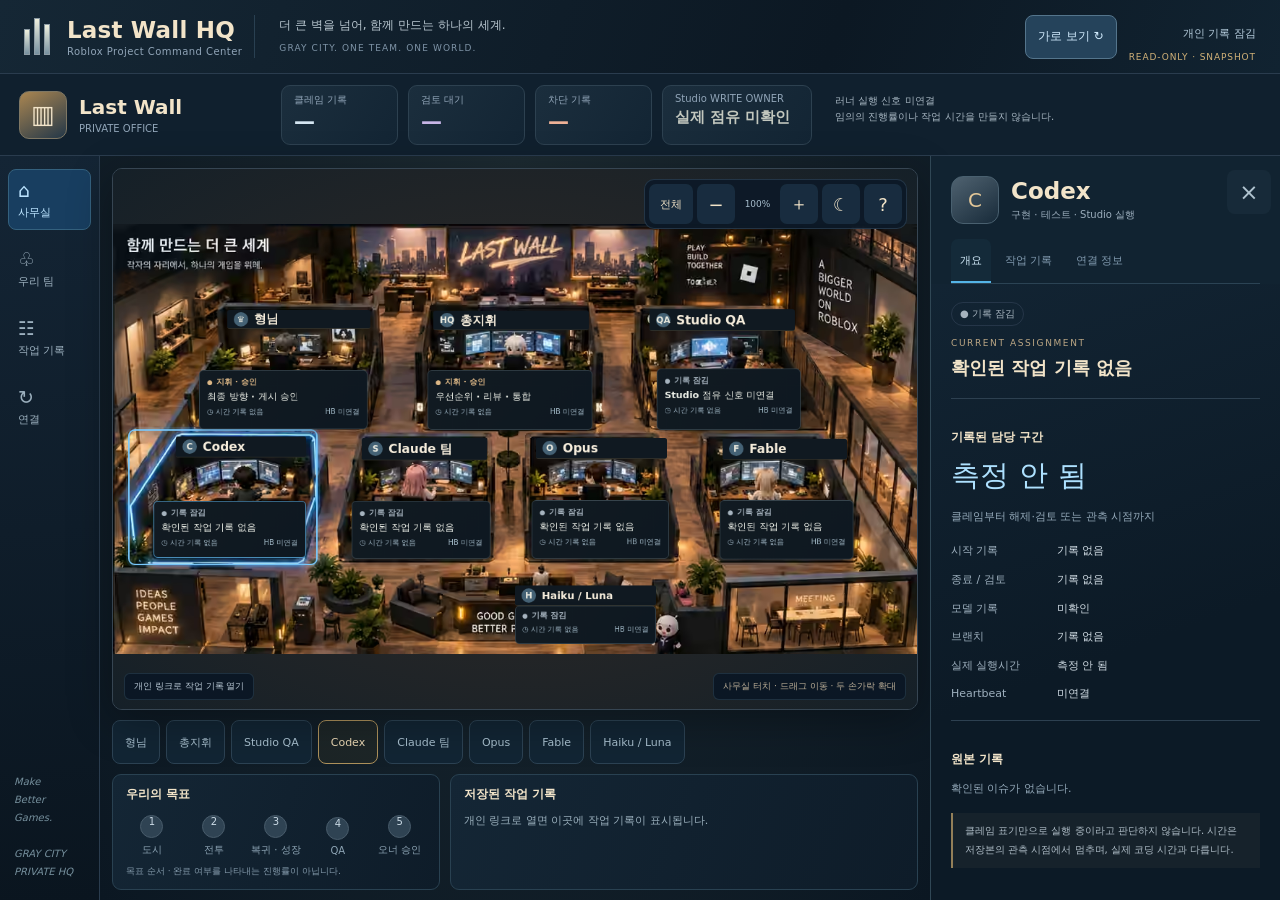
==== commit 67039f4c: "Add phone landscape viewing and fit complete office by default" ====
--- a/hq/index.html
+++ b/hq/index.html
@@ -6,13 +6,58 @@
 /* Prevent min-content sizing from widening a phone's visual viewport. */
 html,body,.app{width:100%;max-width:100%}.app{grid-template-columns:minmax(0,1fr)}.top,.summary,.workspace,.main{min-width:0}.source-wrap{min-width:0;max-width:190px}.top{gap:12px}.nav{min-width:0}.close{z-index:4}
 @media(max-width:650px){.brand{gap:8px}.brand b{font-size:17px}.brand small{font-size:8px;letter-spacing:0}.source-wrap{max-width:132px}#source{font-size:9px;line-height:1.5}.summary .project{min-width:123px}.top{gap:8px}.source-wrap small{font-size:7px}}
+
+/* v6: fit by default, plus a phone landscape stage without OS rotation permission. */
+#view-root{position:fixed;left:0;top:0;width:100%;height:100%;transform-origin:0 0;overflow:hidden;--view-h:100dvh}
+#view-root .app{width:100%;max-width:none;height:100%}
+#wide-toggle{min-height:44px;min-width:88px;padding:7px 12px;flex-shrink:0;border:1px solid #54758c;border-radius:8px;background:#25435b;color:#d3edff;font-size:12px}
+#wide-toggle[aria-pressed=true]{background:#4b452d;border-color:#baa071;color:#f8e1b8}
+#view-root .close{width:44px}
+#view-root .toast{max-width:calc(100% - 24px)}
+@media(max-width:650px){.top .source-wrap{display:none}.top .brand{flex:1}.top{padding-top:4px;padding-bottom:4px}}
+#view-root.wide-layout .app{grid-template-rows:48px minmax(0,1fr)}
+#view-root.wide-layout .top{padding:2px 10px;gap:12px;min-height:0}
+#view-root.wide-layout .brand{gap:9px;flex:1}
+#view-root.wide-layout .brand b{font-size:16px}
+#view-root.wide-layout .mark{height:26px}
+#view-root.wide-layout .mark i{height:18px}
+#view-root.wide-layout .mark i:nth-child(2){height:26px}
+#view-root.wide-layout .mark i:nth-child(3){height:22px}
+#view-root.wide-layout .brand small,#view-root.wide-layout .motto,#view-root.wide-layout .summary,#view-root.wide-layout .source-wrap small{display:none}
+#view-root.wide-layout .source-wrap{display:block;max-width:190px}
+#view-root.wide-layout #source{font-size:10px;min-height:44px}
+#view-root.wide-layout .workspace{display:grid;grid-template-columns:56px minmax(0,1fr);grid-template-rows:minmax(0,1fr);height:100%;position:relative}
+#view-root.wide-layout .nav{order:0;flex-direction:column;justify-content:flex-start;gap:2px;padding:4px 3px;min-height:0;border-right:1px solid var(--line);border-top:0;overflow:auto}
+#view-root.wide-layout .nav button{min-width:0;min-height:48px;padding:2px;font-size:9px;text-align:center;flex-shrink:0}
+#view-root.wide-layout .nav button i{font-size:18px;line-height:22px;margin-bottom:2px}
+#view-root.wide-layout .nav-note,#view-root.wide-layout .bottom-strip,#view-root.wide-layout .team-rail{display:none}
+#view-root.wide-layout .main{order:1;padding:3px;gap:0;height:100%;position:relative}
+#view-root.wide-layout .scene-shell{min-height:0;margin:0;border:0;border-radius:4px;padding-right:52px}
+#view-root.wide-layout .viewport{height:100%;width:100%}
+#view-root.wide-layout .scene-toolbar{flex-direction:column;top:5px;bottom:auto;right:2px;gap:3px;padding:0;border:0;background:none;width:46px}
+#view-root.wide-layout .scene-toolbar button{display:block!important;min-height:44px;width:44px;font-size:17px}
+#view-root.wide-layout .scene-toolbar #fit{width:44px;padding:0;font-size:11px}
+#view-root.wide-layout #zoom-label,#view-root.wide-layout #hint,#view-root.wide-layout .scene-help{display:none!important}
+#view-root.wide-layout .drawer{position:fixed;top:48px;right:0;bottom:0;left:auto;height:calc(var(--view-h) - 48px);max-height:none;width:min(400px,72%);max-width:none;border-radius:14px 0 0 0;padding-bottom:0}
+#view-root.wide-layout .drawer-header{padding:12px 14px 0;border-radius:14px 0 0 0}
+#view-root.wide-layout .drawer-header:before{display:none}
+#view-root.wide-layout .person-header{padding-right:40px;gap:10px}
+#view-root.wide-layout .person-header h2{font-size:18px}
+#view-root.wide-layout .person-header p{font-size:10px}
+#view-root.wide-layout .avatar-icon{width:38px;height:38px;font-size:16px}
+#view-root.wide-layout .tabs{padding-top:3px}
+#view-root.wide-layout .tabs button{min-height:44px;font-size:11px}
+#view-root.wide-layout .close{right:8px;top:8px;width:44px;min-height:44px}
+#view-root.wide-layout .detail-content{padding:10px 14px 18px}
+#view-root.wide-layout .scrim{inset:48px 0 0}
+#view-root.wide-layout .toast{bottom:10px}
 </style></head><body><noscript>직원 선택과 개인 기록을 보려면 JavaScript를 켜주세요. 그림 속 수치는 현재 작업 상태가 아닙니다.</noscript>
-<div class="app"><header class="top"><div class="brand"><span class="mark" aria-hidden="true"><i></i><i></i><i></i></span><div><b>Last Wall HQ</b><small>Roblox Project Command Center</small></div></div><div class="motto">더 큰 벽을 넘어, 함께 만드는 하나의 세계.<br><small>GRAY CITY. ONE TEAM. ONE WORLD.</small></div><div class="source-wrap"><button id="source">개인 기록 잠김</button><small>READ-ONLY · SNAPSHOT</small></div></header>
+<div id="view-root"><div class="app"><header class="top"><div class="brand"><span class="mark" aria-hidden="true"><i></i><i></i><i></i></span><div><b>Last Wall HQ</b><small>Roblox Project Command Center</small></div></div><div class="motto">더 큰 벽을 넘어, 함께 만드는 하나의 세계.<br><small>GRAY CITY. ONE TEAM. ONE WORLD.</small></div><button id="wide-toggle" aria-pressed="false" aria-label="가로 보기 전환">가로 보기 ↻</button><div class="source-wrap"><button id="source">개인 기록 잠김</button><small>READ-ONLY · SNAPSHOT</small></div></header>
 <section class="summary" aria-label="저장된 작업 요약"><div class="project"><div class="project-icon" aria-hidden="true">▥</div><div><strong>Last Wall</strong><small>PRIVATE OFFICE</small></div></div><div class="metric"><small>클레임 기록</small><b id="claimed-count">—</b></div><div class="metric review"><small>검토 대기</small><b id="review-count">—</b></div><div class="metric blocked"><small>차단 기록</small><b id="blocked-count">—</b></div><div class="metric plain"><small>Studio WRITE OWNER</small><b>실제 점유 미확인</b></div><div class="metric note"><p>러너 실행 신호 미연결<br>임의의 진행률이나 작업 시간을 만들지 않습니다.</p></div></section>
 <div class="workspace"><nav class="nav" aria-label="주 메뉴"><button class="active" data-view="office"><i>⌂</i>사무실</button><button data-view="team"><i>♧</i>우리 팀</button><button data-view="tasks"><i>☷</i>작업 기록</button><button data-view="connection"><i>↻</i>연결</button><div class="nav-note">Make<br>Better<br>Games.<br><br>GRAY CITY<br>PRIVATE HQ</div></nav>
 <main class="main"><section class="scene-shell" aria-label="사무실 풍경과 클릭 가능한 직원"><div class="viewport" id="viewport"><div class="office" id="office"><img class="office-img" id="art" src="./office-art.avif" width="1112" height="595" alt="따뜻한 조명의 Last Wall 사무실. 각 방을 터치하면 작업 상세가 열립니다." draggable="false"><div id="people"><div class="room" id="room-owner"><button class="room-hit" data-hit="owner" style="left:110px;top:110px;width:258px;height:176px" aria-label="형님 상세"></button><div class="room-head " style="left:158px;top:119px;width:198px;height:26px"><i>♛</i>형님</div><div class="room-info " style="left:119px;top:202px;width:233px;height:82px"><span class="state">기록 잠김</span><span class="assignment">직원을 눌러 기록 확인</span><div class="footer"><span class="duration">◷ 시간 기록 없음</span><span class="heartbeat">HB 미연결</span></div></div></div><div class="room" id="room-chief"><button class="room-hit" data-hit="chief" style="left:421px;top:110px;width:250px;height:177px" aria-label="총지휘 상세"></button><div class="room-head " style="left:443px;top:120px;width:215px;height:27px"><i>HQ</i>총지휘</div><div class="room-info " style="left:435px;top:202px;width:228px;height:83px"><span class="state">기록 잠김</span><span class="assignment">직원을 눌러 기록 확인</span><div class="footer"><span class="duration">◷ 시간 기록 없음</span><span class="heartbeat">HB 미연결</span></div></div></div><div class="room" id="room-studio"><button class="room-hit" data-hit="studio" style="left:719px;top:110px;width:261px;height:176px" aria-label="Studio QA 상세"></button><div class="room-head " style="left:742px;top:118px;width:201px;height:30px"><i>QA</i>Studio QA</div><div class="room-info " style="left:752px;top:200px;width:199px;height:85px"><span class="state">기록 잠김</span><span class="assignment">직원을 눌러 기록 확인</span><div class="footer"><span class="duration">◷ 시간 기록 없음</span><span class="heartbeat">HB 미연결</span></div></div></div><div class="room" id="room-codex"><button class="room-hit" data-hit="codex" style="left:21px;top:284px;width:262px;height:188px" aria-label="Codex 상세"></button><div class="room-head " style="left:87px;top:294px;width:180px;height:29px"><i>C</i>Codex</div><div class="room-info " style="left:56px;top:383px;width:211px;height:79px"><span class="state">기록 잠김</span><span class="assignment">직원을 눌러 기록 확인</span><div class="footer"><span class="duration">◷ 시간 기록 없음</span><span class="heartbeat">HB 미연결</span></div></div></div><div class="room" id="room-claude"><button class="room-hit" data-hit="claude" style="left:312px;top:285px;width:216px;height:186px" aria-label="Claude 팀 상세"></button><div class="room-head " style="left:344px;top:296px;width:173px;height:31px"><i>S</i>Claude 팀</div><div class="room-info " style="left:330px;top:383px;width:192px;height:80px"><span class="state">기록 잠김</span><span class="assignment">직원을 눌러 기록 확인</span><div class="footer"><span class="duration">◷ 시간 기록 없음</span><span class="heartbeat">HB 미연결</span></div></div></div><div class="room" id="room-opus"><button class="room-hit" data-hit="opus" style="left:570px;top:285px;width:208px;height:186px" aria-label="Opus 상세"></button><div class="room-head " style="left:585px;top:296px;width:181px;height:29px"><i>O</i>Opus</div><div class="room-info " style="left:579px;top:382px;width:190px;height:81px"><span class="state">기록 잠김</span><span class="assignment">직원을 눌러 기록 확인</span><div class="footer"><span class="duration">◷ 시간 기록 없음</span><span class="heartbeat">HB 미연결</span></div></div></div><div class="room" id="room-fable"><button class="room-hit" data-hit="fable" style="left:810px;top:285px;width:246px;height:186px" aria-label="Fable 상세"></button><div class="room-head " style="left:843px;top:297px;width:172px;height:29px"><i>F</i>Fable</div><div class="room-info " style="left:839px;top:382px;width:185px;height:82px"><span class="state">기록 잠김</span><span class="assignment">직원을 눌러 기록 확인</span><div class="footer"><span class="duration">◷ 시간 기록 없음</span><span class="heartbeat">HB 미연결</span></div></div></div><div class="room" id="room-support"><button class="room-hit" data-hit="support" style="left:386px;top:473px;width:397px;height:119px" aria-label="Haiku / Luna 상세"></button><div class="room-head lounge-head" style="left:556px;top:500px;width:195px;height:28px"><i>H</i>Haiku / Luna</div><div class="room-info lounge-info" style="left:556px;top:528px;width:195px;height:53px"><span class="state">기록 잠김</span><span class="assignment">직원을 눌러 기록 확인</span><div class="footer"><span class="duration">◷ 시간 기록 없음</span><span class="heartbeat">HB 미연결</span></div></div></div></div></div><div id="image-error" hidden>사무실 그림을 불러오지 못했습니다.<br>아래 팀원 버튼으로 작업 기록을 확인할 수 있습니다.</div></div><div class="scene-toolbar" aria-label="사무실 조작"><button id="fit">전체</button><button id="minus" aria-label="축소">−</button><span id="zoom-label">100%</span><button id="plus" aria-label="확대">＋</button><button id="light" aria-label="조명 전환" aria-pressed="false">☾</button><button id="hint" aria-label="조작 도움말">?</button></div><div class="scene-help"><span id="snapshot-caption">개인 링크로 작업 기록 열기</span><span class="art-credit">사무실 터치 · 드래그 이동 · 두 손가락 확대</span></div></section><div id="team-rail" class="team-rail" aria-label="팀원 바로 선택"></div>
 <div class="bottom-strip"><section class="panel"><h3>우리의 목표</h3><div class="milestones"><div><i>1</i>도시</div><div><i>2</i>전투</div><div><i>3</i>복귀 · 성장</div><div><i>4</i>QA</div><div><i>5</i>오너 승인</div></div><p class="mini-note">목표 순서 · 완료 여부를 나타내는 진행률이 아닙니다.</p></section><section class="panel"><h3>저장된 작업 기록</h3><div id="recent"><p>개인 링크로 기록 확인</p></div></section></div></main>
-<aside class="drawer" id="drawer" aria-label="직원 작업 상세"><header class="drawer-header"><div class="person-header"><div id="avatar-icon" class="avatar-icon">C</div><div><h2 id="person-name">Codex</h2><p id="person-role">구현 · 테스트 · Studio 실행</p></div></div><button class="close" id="close" aria-label="상세 닫기">×</button><div class="tabs" id="tabs" role="tablist" aria-label="직원 기록 분류"><button data-tab="overview" role="tab" aria-selected="true">개요</button><button data-tab="history" role="tab" aria-selected="false">작업 기록</button><button data-tab="connection" role="tab" aria-selected="false">연결 정보</button></div></header><div class="detail-content" id="detail-content"></div></aside></div></div><div class="scrim" id="scrim" hidden></div><div class="toast" id="toast" role="status" hidden></div><script>'use strict';
+<aside class="drawer" id="drawer" aria-label="직원 작업 상세"><header class="drawer-header"><div class="person-header"><div id="avatar-icon" class="avatar-icon">C</div><div><h2 id="person-name">Codex</h2><p id="person-role">구현 · 테스트 · Studio 실행</p></div></div><button class="close" id="close" aria-label="상세 닫기">×</button><div class="tabs" id="tabs" role="tablist" aria-label="직원 기록 분류"><button data-tab="overview" role="tab" aria-selected="true">개요</button><button data-tab="history" role="tab" aria-selected="false">작업 기록</button><button data-tab="connection" role="tab" aria-selected="false">연결 정보</button></div></header><div class="detail-content" id="detail-content"></div></aside></div></div><div class="scrim" id="scrim" hidden></div><div class="toast" id="toast" role="status" hidden></div></div><script>'use strict';
 const $=id=>document.getElementById(id),esc=v=>String(v??'').replace(/[&<>"']/g,c=>({'&':'&amp;','<':'&lt;','>':'&gt;','"':'&quot;',"'":'&#39;'}[c]));
 // Coordinates refer to the reference office crop (1112 x 595), never viewport percentages.
 const TEAMS=[
@@ -49,8 +94,8 @@
  else if(tab==='history'){html='<h3>이 팀의 작업 기록</h3>'+ts.map(taskRow).join('')+(!ts.length?'<p class="muted">이 좌석에 연결된 작업 기록이 없습니다.</p>':'');}
  else{const st=STATUS[t?stateOf(t):seatState(r.id)];html='<span class="detail-state" style="color:'+st[1]+'">● '+st[0]+'</span><p class="eyebrow">CURRENT ASSIGNMENT</p><h3 class="current-task">'+esc(t?'#'+t.number+' '+t.title:r.id==='owner'?'최종 방향 · 게시 승인':r.id==='chief'?'작업 배분 · 검토 · 통합':'확인된 작업 기록 없음')+'</h3><section class="detail-section"><h3>기록된 담당 구간</h3><div class="big-time">'+elapsed(duration(t))+'</div><p class="muted">클레임부터 해제·검토 또는 관측 시점까지</p><dl><dt>시작 기록</dt><dd>'+date(t?.claimedAt)+'</dd><dt>종료 / 검토</dt><dd>'+date(t?.claimEndedAt)+'</dd><dt>모델 기록</dt><dd>'+esc(t?.model||'미확인')+'</dd><dt>브랜치</dt><dd>'+esc(t?.branch||'기록 없음')+'</dd><dt>실제 실행시간</dt><dd>측정 안 됨</dd><dt>Heartbeat</dt><dd>미연결</dd></dl></section>'+(t?.summary?'<section class="detail-section"><h3>제출된 결과</h3><p class="result-text">'+esc(t.summary)+'</p></section>':'')+'<section class="detail-section"><h3>원본 기록</h3>'+(t?'<a class="task-row" target="_blank" rel="noopener noreferrer" href="'+safeTaskLink(t.number)+'">이슈 #'+t.number+' 열기 ↗</a>':'<p class="muted">확인된 이슈가 없습니다.</p>')+(t?.pr?'<a class="task-row" target="_blank" rel="noopener noreferrer" href="'+safeTaskLink(t.pr,true)+'">Draft PR #'+t.pr+' 열기 ↗</a>':'')+'<p class="notice">클레임 표기만으로 실행 중이라고 판단하지 않습니다. 시간은 저장본의 관측 시점에서 멈추며, 실제 코딩 시간과 다릅니다.</p></section>';}
  $('detail-content').innerHTML=html;bindTasks();document.querySelectorAll('[data-person]').forEach(b=>b.onclick=()=>showPerson(b.dataset.person));if($('reload'))$('reload').onclick=()=>loadData(true);}
-function syncDrawer(){const mobile=matchMedia('(max-width:1050px)').matches;$('drawer').hidden=mobile&&!sheetOpen;$('scrim').hidden=!(mobile&&sheetOpen);$('drawer').setAttribute('role',mobile?'dialog':'complementary');if(mobile)$('drawer').setAttribute('aria-modal','true');else $('drawer').removeAttribute('aria-modal');}
-function openDrawer(){if(!sheetOpen)lastFocus=document.activeElement;sheetOpen=true;syncDrawer();$('detail-content').scrollTop=0;if(matchMedia('(max-width:1050px)').matches)$('close').focus({preventScroll:true});}
+function syncDrawer(){const mobile=isModalLayout();$('drawer').hidden=mobile&&!sheetOpen;$('scrim').hidden=!(mobile&&sheetOpen);$('drawer').setAttribute('role',mobile?'dialog':'complementary');if(mobile)$('drawer').setAttribute('aria-modal','true');else $('drawer').removeAttribute('aria-modal');}
+function openDrawer(){if(!sheetOpen)lastFocus=document.activeElement;sheetOpen=true;syncDrawer();$('detail-content').scrollTop=0;if(isModalLayout())$('close').focus({preventScroll:true});}
 function closeDrawer(){sheetOpen=false;syncDrawer();lastFocus?.focus?.({preventScroll:true});}
 function showPerson(id,num=null){if(!TEAMS.some(x=>x.id===id))return;selected=id;selectedTask=num;view='person';tab='overview';renderDetail();refreshScene();openDrawer();}
 function showView(name){view=name;tab='overview';renderDetail();openDrawer();}
@@ -61,17 +106,34 @@
 async function loadData(manual=false){if(loading)return;loading=true;const own=++epoch,control=new AbortController();aborter=control;let timer=setTimeout(()=>control.abort(),10000);try{if(!keyText)throw Error('개인 링크로 열면 작업 기록이 표시됩니다.');const r=await fetch('./status.enc.json',{credentials:'omit',cache:'no-store',referrerPolicy:'no-referrer',signal:control.signal});if(!r.ok)throw Error('게시된 기록을 가져오지 못했습니다.');const text=await r.text();if(text.length>4000000)throw Error('기록 크기가 너무 큽니다.');const next=await decryptRecord(JSON.parse(text),keyText);if(own!==epoch)return;data=next;error='';refreshScene();renderDetail();if(manual)toast('게시된 저장본을 읽었습니다.');}catch(e){if(own!==epoch)return;error=e.name==='AbortError'?'연결 시간이 초과됐습니다.':e.name==='OperationError'?'개인 기록을 열지 못했습니다. 링크를 확인해주세요.':e.message||'연결 실패';if(manual)toast(error);}finally{clearTimeout(timer);if(own===epoch){loading=false;if(view==='connection'||tab==='connection')renderDetail();}}}
 // One coordinate space for artwork AND all interactive regions. No object-fit cover offsets.
 const camera={scale:1,x:0,y:0,fit:1};let gesture=null,moved=false;const pointers=new Map();
-function clampCamera(){const r=$('viewport').getBoundingClientRect(),w=1112*camera.scale,h=595*camera.scale;camera.x=w>r.width?Math.max(r.width-w,Math.min(0,camera.x)):(r.width-w)/2;camera.y=h>r.height?Math.max(r.height-h,Math.min(0,camera.y)):(r.width<650&&innerHeight>innerWidth&&camera.scale<.5?8:(r.height-h)/2);}
+function clampCamera(){const r=viewportSize(),w=1112*camera.scale,h=595*camera.scale;camera.x=w>r.width?Math.max(r.width-w,Math.min(0,camera.x)):(r.width-w)/2;camera.y=h>r.height?Math.max(r.height-h,Math.min(0,camera.y)):(r.height-h)/2;}
 function applyCamera(){clampCamera();$('office').style.transform=`translate(${camera.x}px,${camera.y}px) scale(${camera.scale})`;$('zoom-label').textContent=Math.round(camera.scale/camera.fit*100)+'%';}
-function fitOffice(close=true){const r=$('viewport').getBoundingClientRect();camera.fit=Math.min(r.width/1112,r.height/595);camera.scale=camera.fit;camera.x=0;camera.y=0;applyCamera();if(close)closeDrawer();}
-function startCamera(){const r=$('viewport').getBoundingClientRect();if(!r.width||!r.height)return;camera.fit=Math.min(r.width/1112,r.height/595);const portrait=r.width<650&&innerHeight>innerWidth;camera.scale=portrait?Math.max(camera.fit,Math.min(.87,r.height/595)):camera.fit;camera.x=r.width/2-230*camera.scale;camera.y=(r.height-595*camera.scale)/2;applyCamera();}
-function zoomBy(f,cx=null,cy=null){const r=$('viewport').getBoundingClientRect();cx=cx??r.width/2;cy=cy??r.height/2;const old=camera.scale,n=Math.max(camera.fit*.95,Math.min(Math.max(1.5,camera.fit*3),old*f));camera.x=cx-(cx-camera.x)*n/old;camera.y=cy-(cy-camera.y)*n/old;camera.scale=n;applyCamera();}
-function focusTeam(id){const r=TEAMS.find(x=>x.id===id);if(!r)return;selected=id;selectedTask=null;view='person';tab='overview';const b=$('viewport').getBoundingClientRect();camera.scale=Math.max(camera.fit,Math.min(1.3,b.width/390,b.height/340));camera.x=b.width/2-r.center[0]*camera.scale;camera.y=b.height/2-r.center[1]*camera.scale;applyCamera();refreshScene();renderDetail();closeDrawer();toast(r.name+' · 방을 누르면 상세');}
+function fitOffice(close=true){const r=viewportSize();if(!r.width||!r.height)return;camera.fit=Math.min(r.width/1112,r.height/595);camera.scale=camera.fit;camera.x=0;camera.y=0;applyCamera();if(close)closeDrawer();}
+function startCamera(){fitOffice(false);}
+function zoomBy(f,cx=null,cy=null){const r=viewportSize();cx=cx??r.width/2;cy=cy??r.height/2;const old=camera.scale,n=Math.max(camera.fit*.95,Math.min(Math.max(1.5,camera.fit*3),old*f));camera.x=cx-(cx-camera.x)*n/old;camera.y=cy-(cy-camera.y)*n/old;camera.scale=n;applyCamera();}
+function focusTeam(id){const r=TEAMS.find(x=>x.id===id);if(!r)return;selected=id;selectedTask=null;view='person';tab='overview';const b=viewportSize();camera.scale=Math.max(camera.fit,Math.min(1.3,b.width/390,b.height/340));camera.x=b.width/2-r.center[0]*camera.scale;camera.y=b.height/2-r.center[1]*camera.scale;applyCamera();refreshScene();renderDetail();closeDrawer();toast(r.name+' · 방을 누르면 상세');}
 function beginGesture(){const a=[...pointers.values()];gesture={cx:a.reduce((s,p)=>s+p.x,0)/a.length,cy:a.reduce((s,p)=>s+p.y,0)/a.length,x:camera.x,y:camera.y,scale:camera.scale,d:a.length===2?Math.hypot(a[0].x-a[1].x,a[0].y-a[1].y):0};}
-function init(){document.querySelectorAll('[data-hit]').forEach(b=>b.onclick=()=>showPerson(b.dataset.hit));const rail=$('team-rail');rail.innerHTML=TEAMS.map(r=>'<button data-team="'+r.id+'">'+esc(r.name)+'</button>').join('');rail.querySelectorAll('button').forEach(b=>b.onclick=()=>focusTeam(b.dataset.team));$('close').onclick=closeDrawer;$('scrim').onclick=closeDrawer;$('source').onclick=()=>showView('connection');$('plus').onclick=()=>zoomBy(1.2);$('minus').onclick=()=>zoomBy(1/1.2);$('fit').onclick=()=>fitOffice();$('light').onclick=()=>{$('viewport').classList.toggle('dimmed');$('light').setAttribute('aria-pressed',String($('viewport').classList.contains('dimmed')));};$('hint').onclick=()=>toast('방 터치 → 상세 · 한 손가락 이동 · 두 손가락 확대');document.querySelectorAll('[data-view]').forEach(b=>b.onclick=()=>{if(b.dataset.view==='office'){closeDrawer();fitOffice();}else showView(b.dataset.view);});document.querySelectorAll('[data-tab]').forEach(b=>b.onclick=()=>{tab=b.dataset.tab;view='person';renderDetail();});
- const vp=$('viewport');vp.addEventListener('pointerdown',e=>{pointers.set(e.pointerId,{x:e.clientX,y:e.clientY});if(pointers.size===1)moved=false;else moved=true;beginGesture();});vp.addEventListener('pointermove',e=>{if(!pointers.has(e.pointerId)||!gesture)return;pointers.set(e.pointerId,{x:e.clientX,y:e.clientY});const a=[...pointers.values()],mx=a.reduce((s,p)=>s+p.x,0)/a.length,my=a.reduce((s,p)=>s+p.y,0)/a.length,dx=mx-gesture.cx,dy=my-gesture.cy;if(Math.abs(dx)+Math.abs(dy)>7||a.length>1)moved=true;if(moved){try{vp.setPointerCapture(e.pointerId);}catch{}}
- let n=gesture.scale;if(a.length===2&&gesture.d)n=Math.max(camera.fit*.95,Math.min(1.8,gesture.scale*Math.hypot(a[0].x-a[1].x,a[0].y-a[1].y)/gesture.d));const rect=vp.getBoundingClientRect(),cx=gesture.cx-rect.left,cy=gesture.cy-rect.top;camera.scale=n;camera.x=cx-(cx-gesture.x)*n/gesture.scale+dx;camera.y=cy-(cy-gesture.y)*n/gesture.scale+dy;applyCamera();});for(const type of ['pointerup','pointercancel'])window.addEventListener(type,e=>{if(!pointers.has(e.pointerId))return;pointers.delete(e.pointerId);if(pointers.size)beginGesture();else gesture=null;});vp.addEventListener('click',e=>{if(moved){e.stopImmediatePropagation();e.preventDefault();moved=false;}},true);vp.addEventListener('wheel',e=>{e.preventDefault();const r=vp.getBoundingClientRect();zoomBy(Math.exp(-e.deltaY*.0015),e.clientX-r.left,e.clientY-r.top);},{passive:false});
- $('art').addEventListener('error',()=>{$('image-error').hidden=false;});$('art').addEventListener('load',()=>{$('image-error').hidden=true;});const ro=new ResizeObserver(startCamera);ro.observe(vp);matchMedia('(max-width:1050px)').addEventListener('change',syncDrawer);window.addEventListener('keydown',e=>{if(e.key==='Escape')closeDrawer();if(e.key==='Tab'&&sheetOpen&&matchMedia('(max-width:1050px)').matches){const els=[...$('drawer').querySelectorAll('button,a')].filter(x=>!x.hidden&&x.getClientRects().length),first=els[0],last=els.at(-1);if(e.shiftKey&&document.activeElement===first){e.preventDefault();last.focus();}else if(!e.shiftKey&&document.activeElement===last){e.preventDefault();first.focus();}}});window.addEventListener('hashchange',()=>{epoch++;aborter?.abort();loading=false;keyText=new URLSearchParams(location.hash.slice(1)).get('k')||'';data=empty();error='';closeDrawer();refreshScene();renderDetail();loadData();});refreshScene();renderDetail();syncDrawer();startCamera();loadData();setInterval(()=>{if(!document.hidden)loadData();},60000);}
-window.HQOffice={version:'5.0-reference-office',stateOf,laneOf,elapsed,duration,validateData,decryptRecord,TEAMS,getView:()=>({selected,view,tab,sheetOpen,locked:data.mode==='locked',observedAt:data.observedAt,camera:{...camera}})};
+// Landscape rotates the page only; it never claims to lock the phone's orientation.
+const layout={requested:new URLSearchParams(location.search).get('wide')==='1',rotated:false,wide:false,width:0,height:0};
+function layoutMetrics(width,height,requested){const rotated=!!requested&&height>width;return{rotated,width:rotated?height:width,height:rotated?width:height,wide:!!requested||(width>height&&height<=540&&width<=1200)};}
+function isModalLayout(){return layout.wide||layout.width<=1050;}
+function viewportSize(){const vp=$('viewport');return{width:vp.clientWidth,height:vp.clientHeight};}
+function toLocalPoint(x,y,rect,rotated){return rotated?{x:y-rect.top,y:rect.right-x}:{x:x-rect.left,y:y-rect.top};}
+function viewportPoint(e){return toLocalPoint(e.clientX,e.clientY,$('viewport').getBoundingClientRect(),layout.rotated);}
+let layoutFrame=0;
+function syncLayout(){
+ const width=document.documentElement.clientWidth||innerWidth,height=innerHeight;
+ Object.assign(layout,layoutMetrics(width,height,layout.requested));
+ const root=$('view-root');root.style.width=layout.width+'px';root.style.height=layout.height+'px';root.style.setProperty('--view-h',layout.height+'px');root.style.transform=layout.rotated?'translateX('+width+'px) rotate(90deg)':'none';root.classList.toggle('wide-layout',layout.wide);
+ $('wide-toggle').textContent=layout.requested?'기본 보기 ↶':'가로 보기 ↻';$('wide-toggle').setAttribute('aria-pressed',String(layout.requested));
+ pointers.clear();gesture=null;moved=false;syncDrawer();startCamera();
+}
+function scheduleLayout(){cancelAnimationFrame(layoutFrame);layoutFrame=requestAnimationFrame(syncLayout);}
+function toggleWide(){layout.requested=!layout.requested;closeDrawer();syncLayout();const u=new URL(location.href);if(layout.requested)u.searchParams.set('wide','1');else u.searchParams.delete('wide');try{history.replaceState(null,'',u);}catch{}if(layout.rotated)toast('폰을 옆으로 잡으면 가로로 넓게 보입니다.');}
+function init(){document.querySelectorAll('[data-hit]').forEach(b=>b.onclick=()=>showPerson(b.dataset.hit));const rail=$('team-rail');rail.innerHTML=TEAMS.map(r=>'<button data-team="'+r.id+'">'+esc(r.name)+'</button>').join('');rail.querySelectorAll('button').forEach(b=>b.onclick=()=>focusTeam(b.dataset.team));$('wide-toggle').onclick=toggleWide;$('close').onclick=closeDrawer;$('scrim').onclick=closeDrawer;$('source').onclick=()=>showView('connection');$('plus').onclick=()=>zoomBy(1.2);$('minus').onclick=()=>zoomBy(1/1.2);$('fit').onclick=()=>fitOffice();$('light').onclick=()=>{$('viewport').classList.toggle('dimmed');$('light').setAttribute('aria-pressed',String($('viewport').classList.contains('dimmed')));};$('hint').onclick=()=>toast('방 터치 → 상세 · 한 손가락 이동 · 두 손가락 확대');document.querySelectorAll('[data-view]').forEach(b=>b.onclick=()=>{if(b.dataset.view==='office'){closeDrawer();fitOffice();}else showView(b.dataset.view);});document.querySelectorAll('[data-tab]').forEach(b=>b.onclick=()=>{tab=b.dataset.tab;view='person';renderDetail();});
+ const vp=$('viewport');vp.addEventListener('pointerdown',e=>{pointers.set(e.pointerId,viewportPoint(e));if(pointers.size===1)moved=false;else moved=true;beginGesture();});vp.addEventListener('pointermove',e=>{if(!pointers.has(e.pointerId)||!gesture)return;pointers.set(e.pointerId,viewportPoint(e));const a=[...pointers.values()],mx=a.reduce((s,p)=>s+p.x,0)/a.length,my=a.reduce((s,p)=>s+p.y,0)/a.length,dx=mx-gesture.cx,dy=my-gesture.cy;if(Math.abs(dx)+Math.abs(dy)>7||a.length>1)moved=true;if(moved){try{vp.setPointerCapture(e.pointerId);}catch{}}
+ let n=gesture.scale;if(a.length===2&&gesture.d)n=Math.max(camera.fit*.95,Math.min(1.8,gesture.scale*Math.hypot(a[0].x-a[1].x,a[0].y-a[1].y)/gesture.d));const cx=gesture.cx,cy=gesture.cy;camera.scale=n;camera.x=cx-(cx-gesture.x)*n/gesture.scale+dx;camera.y=cy-(cy-gesture.y)*n/gesture.scale+dy;applyCamera();});for(const type of ['pointerup','pointercancel'])window.addEventListener(type,e=>{if(!pointers.has(e.pointerId))return;pointers.delete(e.pointerId);if(pointers.size)beginGesture();else gesture=null;});vp.addEventListener('click',e=>{if(moved){e.stopImmediatePropagation();e.preventDefault();moved=false;}},true);vp.addEventListener('wheel',e=>{e.preventDefault();const p=viewportPoint(e);zoomBy(Math.exp(-e.deltaY*.0015),p.x,p.y);},{passive:false});
+ $('art').addEventListener('error',()=>{$('image-error').hidden=false;});$('art').addEventListener('load',()=>{$('image-error').hidden=true;});const ro=new ResizeObserver(startCamera);ro.observe(vp);window.addEventListener('resize',scheduleLayout);window.visualViewport?.addEventListener('resize',scheduleLayout);window.addEventListener('keydown',e=>{if(e.key==='Escape')closeDrawer();if(e.key==='Tab'&&sheetOpen&&isModalLayout()){const els=[...$('drawer').querySelectorAll('button,a')].filter(x=>!x.hidden&&x.getClientRects().length),first=els[0],last=els.at(-1);if(e.shiftKey&&document.activeElement===first){e.preventDefault();last.focus();}else if(!e.shiftKey&&document.activeElement===last){e.preventDefault();first.focus();}}});window.addEventListener('hashchange',()=>{epoch++;aborter?.abort();loading=false;keyText=new URLSearchParams(location.hash.slice(1)).get('k')||'';data=empty();error='';closeDrawer();refreshScene();renderDetail();loadData();});refreshScene();renderDetail();syncLayout();loadData();setInterval(()=>{if(!document.hidden)loadData();},60000);}
+window.HQOffice={version:'6.0-landscape-office',stateOf,laneOf,elapsed,duration,validateData,decryptRecord,TEAMS,layoutMetrics,toLocalPoint,getView:()=>({selected,view,tab,sheetOpen,locked:data.mode==='locked',observedAt:data.observedAt,layout:{...layout},camera:{...camera}})};
 init();
 </script></body></html>
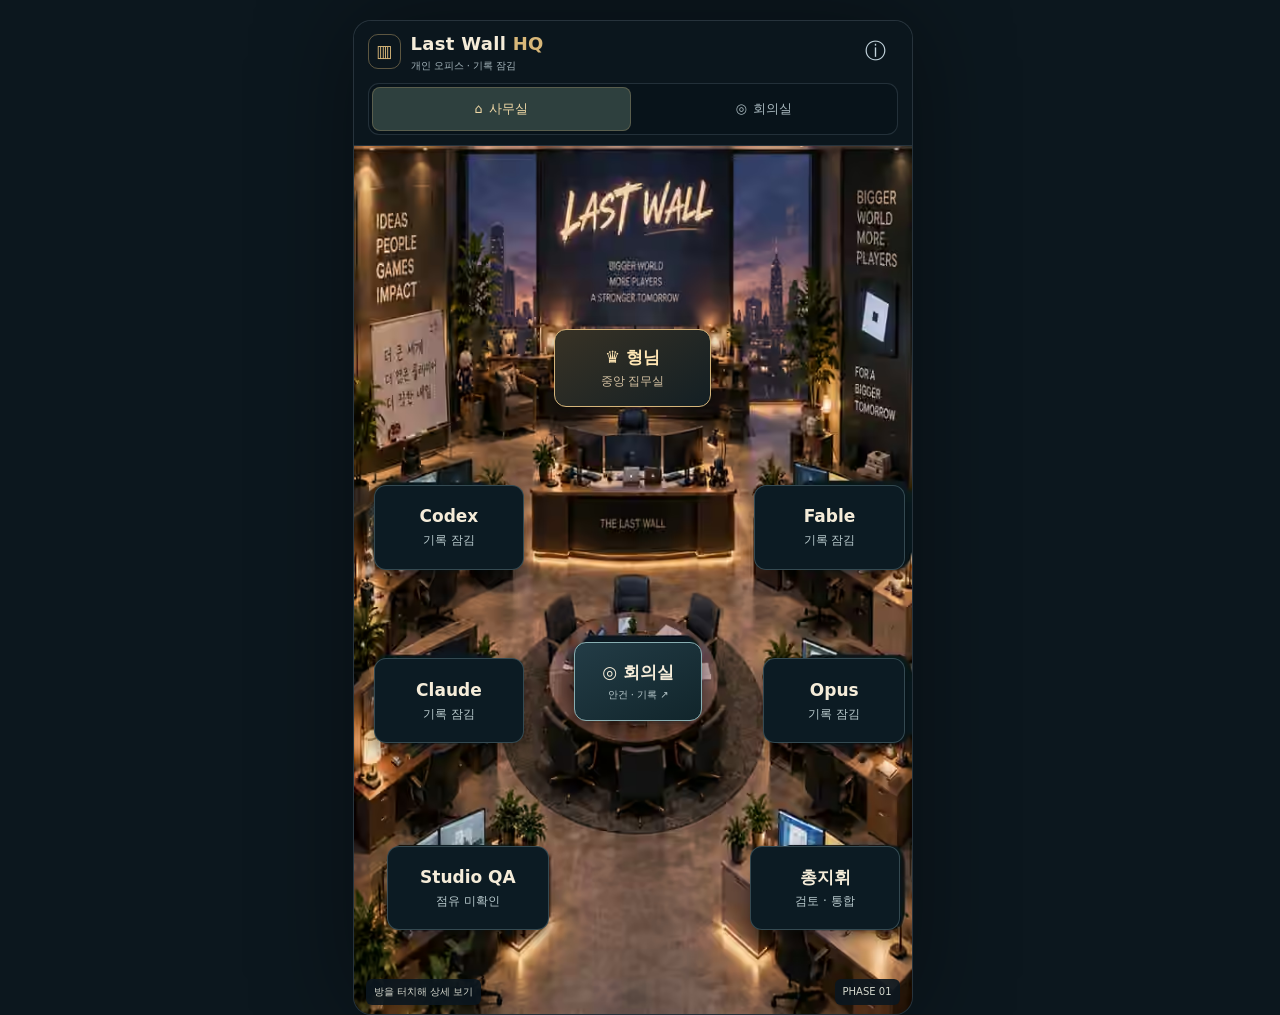
==== commit b29354ea: "Make HQ portrait-first with central owner office and read-only meeting room" ====
--- a/hq/index.html
+++ b/hq/index.html
@@ -1,139 +1,48 @@
-<!doctype html><html lang="ko"><head><meta charset="utf-8"><meta name="viewport" content="width=device-width,initial-scale=1,viewport-fit=cover"><meta name="theme-color" content="#10202e"><meta name="robots" content="noindex,nofollow"><meta name="referrer" content="no-referrer"><meta http-equiv="Content-Security-Policy" content="default-src 'none'; script-src 'unsafe-inline'; style-src 'unsafe-inline'; img-src 'self'; connect-src 'self'; base-uri 'none'; form-action 'none'"><title>Last Wall HQ · 우리 사무실</title><style>:root{color-scheme:dark;--bg:#08121c;--panel:#0d1a26;--ink:#f2e4c9;--muted:#91a5b8;--line:#2a3c4e;--gold:#d5b47a;--blue:#55b7ff}*{box-sizing:border-box}html,body{margin:0;height:100%;background:var(--bg);color:var(--ink);font-family:system-ui,-apple-system,'Apple SD Gothic Neo','Malgun Gothic',sans-serif}body{overflow:hidden}button,a{font:inherit;-webkit-tap-highlight-color:transparent}button{cursor:pointer;color:inherit}button:focus-visible,a:focus-visible{outline:2px solid #bde7ff;outline-offset:3px}[hidden]{display:none!important}button{touch-action:manipulation}.app{height:100vh;height:100dvh;display:grid;grid-template-rows:74px 82px minmax(0,1fr)}.top{display:flex;align-items:center;justify-content:space-between;gap:22px;padding:13px 24px;border-bottom:1px solid var(--line);background:linear-gradient(110deg,#152735,#0c1823 65%,#112331)}.brand{display:flex;align-items:center;gap:14px;flex-shrink:0}.mark{display:flex;gap:4px;align-items:end;width:29px;height:37px}.mark i{display:block;width:6px;height:26px;background:linear-gradient(#eff0de,#7791a0);border:1px solid #8c9ba4}.mark i:nth-child(2){height:37px}.mark i:nth-child(3){height:31px}.brand b{font-size:23px;letter-spacing:.2px}.brand small{display:block;font-size:10px;color:var(--muted);margin-top:3px;letter-spacing:.45px}.motto{margin-right:auto;padding-left:24px;border-left:1px solid #294051;color:#b8c6cf;font-size:12px;line-height:1.8}.motto small{font-size:9px;letter-spacing:1.1px;color:#7f94a7}.source-wrap{text-align:right}#source{background:none;border:0;color:#b6cddd;font-size:11px;min-height:44px;padding:5px 0}.source-wrap small{display:block;margin-top:-4px;color:#d2b278;font-size:9px;letter-spacing:.9px}.summary{display:flex;gap:10px;align-items:center;padding:10px 19px;border-bottom:1px solid var(--line);background:#10202e;overflow:auto;scrollbar-width:none}.project{display:flex;align-items:center;gap:12px;min-width:240px;margin-right:12px}.project-icon{width:48px;height:48px;display:grid;place-items:center;border-radius:10px;background:linear-gradient(150deg,#aa8651,#233748);border:1px solid #7e7764;font-size:25px}.project strong{font-size:20px}.project small{display:block;font-size:10px;color:var(--muted);margin-top:4px}.metric{min-width:117px;height:60px;padding:7px 12px;background:linear-gradient(120deg,#1b2e3d,#132534);border:1px solid #2d4150;border-radius:9px}.metric small{font-size:10px;color:var(--muted);display:block;margin-bottom:3px}.metric b{font-size:21px;font-weight:650;color:#d5e6f2}.metric.review b{color:#c7b5e6}.metric.blocked b{color:#eeb196}.metric.plain{min-width:150px}.metric.plain b{font-size:15px;color:#c2c7be}.metric.note{min-width:220px;background:none;border-color:transparent}.metric.note p{font-size:10px;color:#a5b4c0;line-height:1.6;margin:0}.workspace{display:grid;grid-template-columns:100px minmax(0,1fr) 350px;min-height:0}.nav{display:flex;flex-direction:column;gap:8px;align-items:stretch;padding:13px 8px;border-right:1px solid var(--line);background:linear-gradient(175deg,#142535,#0a151f)}.nav button{border:1px solid transparent;border-radius:8px;background:none;min-height:55px;font-size:11px;text-align:left;padding:9px;color:#9cb0be;white-space:nowrap}.nav button i{font-size:19px;font-style:normal;display:block;margin-bottom:4px}.nav .active{background:#183e60;border-color:#34617e;color:#bce4ff}.nav .nav-note{margin-top:auto;color:#76909d;font-size:10px;line-height:1.8;padding:6px;font-style:italic}.main{min-width:0;min-height:0;display:flex;flex-direction:column;padding:12px 12px 10px;gap:10px;background:radial-gradient(ellipse at top,#1d2b32,#0b1722)}.scene-shell{flex:1;min-height:260px;position:relative;border:1px solid #364552;border-radius:10px;overflow:hidden;box-shadow:0 10px 45px #0005;background:#101b24}.scene-toolbar{position:absolute;right:10px;top:10px;display:flex;gap:4px;padding:4px;border:1px solid #45607666;border-radius:10px;z-index:3;background:#0c1a28eb;align-items:center}.scene-toolbar button{width:38px;min-height:40px;border:0;border-radius:7px;background:#1d3547bb;font-size:18px}.scene-toolbar #fit{width:auto;padding:0 11px;font-size:11px}.scene-toolbar button:hover{background:#2d5067}#zoom-label{font-size:9px;color:#a9bfce;padding:0 5px;min-width:37px;text-align:center}.scene-toolbar #light[aria-pressed=true]{color:#ecc775}.viewport{height:100%;position:relative;overflow:hidden;touch-action:none;user-select:none;background:radial-gradient(#342b25,#152028)}.office{position:absolute;left:0;top:0;width:1112px;height:595px;transform-origin:0 0;will-change:transform}.office-img{position:absolute;inset:0;width:1112px;height:595px;pointer-events:none;display:block}.dimmed .office-img{filter:brightness(.76)}.room{position:absolute;inset:0;pointer-events:none;--state:#a5b3bc}.room-hit{position:absolute;display:block;background:none;border:2px solid transparent;border-radius:9px;pointer-events:auto;padding:0;outline-offset:0;z-index:1}.room-hit:hover,.room.selected .room-hit{border-color:#79caff;box-shadow:0 0 0 3px #5dbbff20,inset 0 0 22px #5daff51b}.room-head{position:absolute;background:#101921;border-bottom:1px solid #b7965330;border-radius:3px;display:flex;align-items:center;gap:8px;padding:0 9px;color:#f5ecdb;font-size:17px;font-weight:650;z-index:2;pointer-events:none;white-space:nowrap}.room-head i{font-style:normal;display:grid;place-items:center;width:20px;height:20px;border-radius:50%;background:#456275;color:#e8e8de;font-size:12px}.room-info{position:absolute;padding:8px 10px;background:linear-gradient(130deg,#121b22,#0e1821);border:1px solid #36434b;border-radius:6px;color:#edf0e8;z-index:2;pointer-events:none;overflow:hidden;text-align:left;box-shadow:0 5px 10px #0003}.room-info .state{font-size:11px;color:var(--state);font-weight:650;display:block;line-height:16px}.room-info .state:before{content:'●';font-size:9px;margin-right:5px}.room-info .assignment{font-size:13px;font-weight:550;display:block;margin:3px 0 5px;line-height:18px;overflow:hidden;text-overflow:ellipsis;white-space:nowrap}.room-info .footer{display:flex;justify-content:space-between;gap:4px;color:#9eb4c2;font-size:10px;white-space:nowrap}.room.selected .room-info{border-color:#529dcc}.lounge-head{font-size:14px}.lounge-info{padding:5px 9px}.lounge-info .assignment{display:none}.lounge-info .footer{margin-top:4px}.scene-help{position:absolute;bottom:9px;left:11px;right:11px;z-index:3;display:flex;justify-content:space-between;pointer-events:none;gap:10px}.scene-help span{background:#0a1725e6;padding:6px 9px;border:1px solid #324a5b80;border-radius:6px;font-size:9px;color:#b9c8d4}.scene-help .art-credit{color:#bcaf98}#image-error{position:absolute;inset:0;background:#132332;padding:70px 30px;z-index:3;text-align:center;font-size:14px;line-height:1.8}.team-rail{display:flex;gap:6px;overflow:auto;scrollbar-width:none;flex-shrink:0}.team-rail button{min-height:44px;padding:7px 12px;border:1px solid #2c4253;border-radius:8px;background:#122534;color:#a8bfce;font-size:11px;white-space:nowrap;flex-shrink:0}.team-rail .active{color:#ecd9b5;border-color:#ad915b;background:#4e442631}.bottom-strip{display:grid;grid-template-columns:1.05fr 1.5fr;gap:10px;min-height:95px;max-height:120px;flex-shrink:0}.panel{border:1px solid #294151;border-radius:9px;padding:11px 13px;background:linear-gradient(110deg,#142635,#0e1c29);overflow:auto}.panel h3{font-size:12px;margin:0 0 9px}.milestones{display:flex;gap:10px;align-items:center;justify-content:space-between;font-size:10px;color:#8fa6b6}.milestones div{text-align:center;flex:1}.milestones i{font-style:normal;display:block;width:23px;height:23px;background:#2f4353;border:1px solid #485b6a;border-radius:50%;margin:3px auto 5px;color:#cbdae5}.milestones .now i{border-color:#95bbba;color:#aadddb;background:#305357}.panel .mini-note{font-size:9px;margin:8px 0 0;color:#8399aa}#recent p{font-size:11px;line-height:1.6;color:#9bb0bd;margin:5px 0}#recent button{display:block;width:100%;border:0;background:none;text-align:left;color:#c1d1db;min-height:28px;font-size:10px;white-space:nowrap;overflow:hidden;text-overflow:ellipsis}#recent button span{color:#70bbeb;margin-right:7px}#recent button small{color:#a695c9;font-size:9px;margin-left:5px}.drawer{min-width:0;min-height:0;display:flex;flex-direction:column;border-left:1px solid #304755;background:linear-gradient(160deg,#142737,#0c1a26 65%);position:relative;z-index:5}.drawer-header{padding:20px 20px 0;flex-shrink:0;position:relative;background:#112331}.person-header{display:flex;align-items:center;gap:12px;padding-right:28px}.avatar-icon{width:48px;height:48px;flex-shrink:0;border-radius:12px;border:1px solid #49606f;background:linear-gradient(145deg,#4f6270,#182b3a);display:grid;place-items:center;color:#e3c798;font-size:20px}.person-header h2{font-size:23px;margin:0 0 3px}.person-header p{font-size:10px;color:#9caebd;line-height:1.6;margin:0}.close{border:0;border-radius:8px;background:#263b4a55;font-size:23px;width:40px;min-height:44px;position:absolute;right:9px;top:14px;color:#b0c3cf}.tabs{display:flex;gap:5px;padding:15px 0 0;border-bottom:1px solid #2b4354}.tabs button{min-height:44px;padding:6px 9px;border:0;border-bottom:2px solid transparent;color:#819aaf;background:none;font-size:11px}.tabs button[aria-selected=true]{color:#d4ecfb;border-color:#54b4e7;background:#3a769315;border-radius:7px 7px 0 0}.detail-content{padding:18px 20px 24px;overflow:auto;overscroll-behavior:contain;min-height:0;flex:1;font-size:12px}.detail-state{display:inline-block;font-size:10px;padding:4px 8px;border:1px solid #8797b52b;border-radius:20px;margin-bottom:12px}.eyebrow{font-size:9px;color:#bca785;letter-spacing:1.6px;margin:0 0 6px}.current-task{font-size:18px!important;line-height:1.5;margin:0 0 15px!important}.detail-section{border-top:1px solid #2d4050;padding-top:14px;margin-top:17px}.detail-content h3{font-size:12px;margin:16px 0 10px}.big-time{font-size:29px;color:#aee1ff;font-weight:550;margin:8px 0 5px;font-variant-numeric:tabular-nums}.muted{color:#94a9b9;font-size:11px;line-height:1.85}.detail-content dl{display:grid;grid-template-columns:98px minmax(0,1fr);gap:11px 8px;font-size:11px;line-height:1.6;margin:15px 0}.detail-content dt{color:#9eb0be}.detail-content dd{margin:0;overflow-wrap:anywhere;color:#d1dce4}.result-text{font-size:12px;line-height:1.85;color:#b7c8d4;white-space:pre-wrap;overflow-wrap:anywhere}.notice{border-left:2px solid #937f58;background:#b19f7210;padding:9px 12px;font-size:10px;color:#afbdc7;line-height:1.85;margin:14px 0}.task-row{min-height:44px;width:100%;display:block;border:1px solid #304657;background:#172e4080;color:#d3dfeb;border-radius:8px;padding:11px 12px;text-align:left;text-decoration:none;margin:8px 0;font-size:12px;line-height:1.55}.task-row small{display:block;font-size:10px;color:#99b3c5;margin-top:5px}.primary{width:100%;min-height:44px;background:#23567a;border:1px solid #487c9e;border-radius:8px;color:#dcefff;font-size:12px;padding:10px}.scrim{position:fixed;inset:0;background:#07142350;backdrop-filter:blur(1px);z-index:8}.toast{position:fixed;bottom:85px;left:50%;transform:translateX(-50%);background:#0c2131ee;border:1px solid #47657a;border-radius:10px;padding:12px 15px;z-index:20;max-width:90vw;font-size:12px;width:max-content;box-shadow:0 8px 30px #0005}noscript{position:fixed;top:0;left:0;right:0;background:#243a4a;padding:16px;z-index:100;text-align:center;font-size:13px}
-@media(max-width:1250px){.workspace{grid-template-columns:72px minmax(0,1fr) 310px}.motto{font-size:11px;padding-left:12px}.nav{padding:10px 5px}.nav button{font-size:10px}.project{min-width:200px}.metric.note{display:none}.brand b{font-size:21px}}
-@media(max-width:1050px){.app{grid-template-rows:63px 69px minmax(0,1fr)}.top{padding:9px 15px}.brand{gap:10px}.brand b{font-size:18px}.brand small{font-size:8px}.mark{height:28px;width:24px;gap:3px}.mark i{height:20px;width:5px}.mark i:nth-child(2){height:28px}.mark i:nth-child(3){height:23px}.motto{display:none}.source-wrap small{font-size:8px}#source{font-size:10px;max-width:170px}.summary{gap:7px;padding:6px 12px}.project{min-width:125px;margin-right:0;gap:8px}.project-icon{width:34px;height:39px;font-size:20px}.project strong{font-size:13px}.project small{font-size:8px}.metric{min-width:76px;height:54px;padding:6px 9px}.metric small{font-size:9px;margin-bottom:4px}.metric b{font-size:17px}.metric.plain{min-width:121px}.metric.plain b{font-size:13px}.workspace{display:flex;flex-direction:column}.main{order:0;padding:7px;gap:7px;flex:1}.scene-shell{border-radius:8px;min-height:190px}.nav{order:1;flex-direction:row;justify-content:space-around;align-items:stretch;gap:0;border-top:1px solid var(--line);border-right:0;padding:3px 5px max(3px,env(safe-area-inset-bottom));min-height:60px;flex-shrink:0}.nav button{min-height:48px;min-width:65px;text-align:center;padding:4px 7px;font-size:10px}.nav button i{font-size:19px;line-height:23px;margin-bottom:2px}.nav-note{display:none}.bottom-strip{display:none}.team-rail button{min-height:44px;padding:7px 12px}.scene-toolbar{top:auto;bottom:38px;right:9px;padding:3px;border-radius:9px;gap:3px}.scene-toolbar button{min-height:44px;width:38px}.scene-help{bottom:8px;left:7px;right:7px}.scene-help span{font-size:8px;padding:5px 7px}.scene-help .art-credit{display:none}.drawer{position:fixed;left:0;right:0;bottom:0;top:auto;width:100%;height:62vh;height:62dvh;max-height:650px;border:1px solid #425e72;border-bottom:0;border-radius:22px 22px 0 0;z-index:9;box-shadow:0 -15px 65px #06122088;padding-bottom:env(safe-area-inset-bottom)}.drawer-header{padding:22px 20px 0;border-radius:22px 22px 0 0}.drawer-header:before{content:'';width:35px;height:3px;background:#597384;border-radius:5px;position:absolute;top:8px;left:calc(50% - 17px)}.drawer-header h2{font-size:22px}.detail-content{font-size:13px;padding:16px 20px 24px}.detail-content dl,.muted,.result-text{font-size:12px}.close{top:18px;right:12px;width:44px}.tabs{padding-top:8px}.tabs button{font-size:12px}.task-row{font-size:13px}.person-header p{font-size:11px}}
-@media(max-height:500px) and (orientation:landscape){.app{grid-template-rows:49px 0 minmax(0,1fr)}.summary{display:none}.brand small,.source-wrap small{display:none}.workspace{display:grid;grid-template-columns:58px minmax(0,1fr)}.nav{order:0;flex-direction:column;justify-content:flex-start;border-right:1px solid var(--line);border-top:0}.nav button{min-width:0;min-height:47px;font-size:9px;padding:2px}.main{order:1;min-height:0}.team-rail{position:absolute;bottom:7px;left:70px;right:8px;z-index:4;max-height:45px}.team-rail button{background:#0d2031f5}.scene-shell{margin-bottom:46px;min-height:130px}.scene-toolbar{bottom:6px;right:6px}.scene-help{display:none}.scene-toolbar button{width:35px;min-height:44px}.scene-toolbar #plus,.scene-toolbar #minus,#zoom-label{display:none}.drawer{height:88dvh;max-width:440px;left:auto}.detail-content{padding-top:10px}.person-header h2{font-size:18px}.avatar-icon{width:40px;height:40px}.tabs button{min-height:40px}}
-@media(prefers-reduced-motion:reduce){*{scroll-behavior:auto!important;transition:none!important}}
-/* Prevent min-content sizing from widening a phone's visual viewport. */
-html,body,.app{width:100%;max-width:100%}.app{grid-template-columns:minmax(0,1fr)}.top,.summary,.workspace,.main{min-width:0}.source-wrap{min-width:0;max-width:190px}.top{gap:12px}.nav{min-width:0}.close{z-index:4}
-@media(max-width:650px){.brand{gap:8px}.brand b{font-size:17px}.brand small{font-size:8px;letter-spacing:0}.source-wrap{max-width:132px}#source{font-size:9px;line-height:1.5}.summary .project{min-width:123px}.top{gap:8px}.source-wrap small{font-size:7px}}
-
-/* v6: fit by default, plus a phone landscape stage without OS rotation permission. */
-#view-root{position:fixed;left:0;top:0;width:100%;height:100%;transform-origin:0 0;overflow:hidden;--view-h:100dvh}
-#view-root .app{width:100%;max-width:none;height:100%}
-#wide-toggle{min-height:44px;min-width:88px;padding:7px 12px;flex-shrink:0;border:1px solid #54758c;border-radius:8px;background:#25435b;color:#d3edff;font-size:12px}
-#wide-toggle[aria-pressed=true]{background:#4b452d;border-color:#baa071;color:#f8e1b8}
-#view-root .close{width:44px}
-#view-root .toast{max-width:calc(100% - 24px)}
-@media(max-width:650px){.top .source-wrap{display:none}.top .brand{flex:1}.top{padding-top:4px;padding-bottom:4px}}
-#view-root.wide-layout .app{grid-template-rows:48px minmax(0,1fr)}
-#view-root.wide-layout .top{padding:2px 10px;gap:12px;min-height:0}
-#view-root.wide-layout .brand{gap:9px;flex:1}
-#view-root.wide-layout .brand b{font-size:16px}
-#view-root.wide-layout .mark{height:26px}
-#view-root.wide-layout .mark i{height:18px}
-#view-root.wide-layout .mark i:nth-child(2){height:26px}
-#view-root.wide-layout .mark i:nth-child(3){height:22px}
-#view-root.wide-layout .brand small,#view-root.wide-layout .motto,#view-root.wide-layout .summary,#view-root.wide-layout .source-wrap small{display:none}
-#view-root.wide-layout .source-wrap{display:block;max-width:190px}
-#view-root.wide-layout #source{font-size:10px;min-height:44px}
-#view-root.wide-layout .workspace{display:grid;grid-template-columns:56px minmax(0,1fr);grid-template-rows:minmax(0,1fr);height:100%;position:relative}
-#view-root.wide-layout .nav{order:0;flex-direction:column;justify-content:flex-start;gap:2px;padding:4px 3px;min-height:0;border-right:1px solid var(--line);border-top:0;overflow:auto}
-#view-root.wide-layout .nav button{min-width:0;min-height:48px;padding:2px;font-size:9px;text-align:center;flex-shrink:0}
-#view-root.wide-layout .nav button i{font-size:18px;line-height:22px;margin-bottom:2px}
-#view-root.wide-layout .nav-note,#view-root.wide-layout .bottom-strip,#view-root.wide-layout .team-rail{display:none}
-#view-root.wide-layout .main{order:1;padding:3px;gap:0;height:100%;position:relative}
-#view-root.wide-layout .scene-shell{min-height:0;margin:0;border:0;border-radius:4px;padding-right:52px}
-#view-root.wide-layout .viewport{height:100%;width:100%}
-#view-root.wide-layout .scene-toolbar{flex-direction:column;top:5px;bottom:auto;right:2px;gap:3px;padding:0;border:0;background:none;width:46px}
-#view-root.wide-layout .scene-toolbar button{display:block!important;min-height:44px;width:44px;font-size:17px}
-#view-root.wide-layout .scene-toolbar #fit{width:44px;padding:0;font-size:11px}
-#view-root.wide-layout #zoom-label,#view-root.wide-layout #hint,#view-root.wide-layout .scene-help{display:none!important}
-#view-root.wide-layout .drawer{position:fixed;top:48px;right:0;bottom:0;left:auto;height:calc(var(--view-h) - 48px);max-height:none;width:min(400px,72%);max-width:none;border-radius:14px 0 0 0;padding-bottom:0}
-#view-root.wide-layout .drawer-header{padding:12px 14px 0;border-radius:14px 0 0 0}
-#view-root.wide-layout .drawer-header:before{display:none}
-#view-root.wide-layout .person-header{padding-right:40px;gap:10px}
-#view-root.wide-layout .person-header h2{font-size:18px}
-#view-root.wide-layout .person-header p{font-size:10px}
-#view-root.wide-layout .avatar-icon{width:38px;height:38px;font-size:16px}
-#view-root.wide-layout .tabs{padding-top:3px}
-#view-root.wide-layout .tabs button{min-height:44px;font-size:11px}
-#view-root.wide-layout .close{right:8px;top:8px;width:44px;min-height:44px}
-#view-root.wide-layout .detail-content{padding:10px 14px 18px}
-#view-root.wide-layout .scrim{inset:48px 0 0}
-#view-root.wide-layout .toast{bottom:10px}
-</style></head><body><noscript>직원 선택과 개인 기록을 보려면 JavaScript를 켜주세요. 그림 속 수치는 현재 작업 상태가 아닙니다.</noscript>
-<div id="view-root"><div class="app"><header class="top"><div class="brand"><span class="mark" aria-hidden="true"><i></i><i></i><i></i></span><div><b>Last Wall HQ</b><small>Roblox Project Command Center</small></div></div><div class="motto">더 큰 벽을 넘어, 함께 만드는 하나의 세계.<br><small>GRAY CITY. ONE TEAM. ONE WORLD.</small></div><button id="wide-toggle" aria-pressed="false" aria-label="가로 보기 전환">가로 보기 ↻</button><div class="source-wrap"><button id="source">개인 기록 잠김</button><small>READ-ONLY · SNAPSHOT</small></div></header>
-<section class="summary" aria-label="저장된 작업 요약"><div class="project"><div class="project-icon" aria-hidden="true">▥</div><div><strong>Last Wall</strong><small>PRIVATE OFFICE</small></div></div><div class="metric"><small>클레임 기록</small><b id="claimed-count">—</b></div><div class="metric review"><small>검토 대기</small><b id="review-count">—</b></div><div class="metric blocked"><small>차단 기록</small><b id="blocked-count">—</b></div><div class="metric plain"><small>Studio WRITE OWNER</small><b>실제 점유 미확인</b></div><div class="metric note"><p>러너 실행 신호 미연결<br>임의의 진행률이나 작업 시간을 만들지 않습니다.</p></div></section>
-<div class="workspace"><nav class="nav" aria-label="주 메뉴"><button class="active" data-view="office"><i>⌂</i>사무실</button><button data-view="team"><i>♧</i>우리 팀</button><button data-view="tasks"><i>☷</i>작업 기록</button><button data-view="connection"><i>↻</i>연결</button><div class="nav-note">Make<br>Better<br>Games.<br><br>GRAY CITY<br>PRIVATE HQ</div></nav>
-<main class="main"><section class="scene-shell" aria-label="사무실 풍경과 클릭 가능한 직원"><div class="viewport" id="viewport"><div class="office" id="office"><img class="office-img" id="art" src="./office-art.avif" width="1112" height="595" alt="따뜻한 조명의 Last Wall 사무실. 각 방을 터치하면 작업 상세가 열립니다." draggable="false"><div id="people"><div class="room" id="room-owner"><button class="room-hit" data-hit="owner" style="left:110px;top:110px;width:258px;height:176px" aria-label="형님 상세"></button><div class="room-head " style="left:158px;top:119px;width:198px;height:26px"><i>♛</i>형님</div><div class="room-info " style="left:119px;top:202px;width:233px;height:82px"><span class="state">기록 잠김</span><span class="assignment">직원을 눌러 기록 확인</span><div class="footer"><span class="duration">◷ 시간 기록 없음</span><span class="heartbeat">HB 미연결</span></div></div></div><div class="room" id="room-chief"><button class="room-hit" data-hit="chief" style="left:421px;top:110px;width:250px;height:177px" aria-label="총지휘 상세"></button><div class="room-head " style="left:443px;top:120px;width:215px;height:27px"><i>HQ</i>총지휘</div><div class="room-info " style="left:435px;top:202px;width:228px;height:83px"><span class="state">기록 잠김</span><span class="assignment">직원을 눌러 기록 확인</span><div class="footer"><span class="duration">◷ 시간 기록 없음</span><span class="heartbeat">HB 미연결</span></div></div></div><div class="room" id="room-studio"><button class="room-hit" data-hit="studio" style="left:719px;top:110px;width:261px;height:176px" aria-label="Studio QA 상세"></button><div class="room-head " style="left:742px;top:118px;width:201px;height:30px"><i>QA</i>Studio QA</div><div class="room-info " style="left:752px;top:200px;width:199px;height:85px"><span class="state">기록 잠김</span><span class="assignment">직원을 눌러 기록 확인</span><div class="footer"><span class="duration">◷ 시간 기록 없음</span><span class="heartbeat">HB 미연결</span></div></div></div><div class="room" id="room-codex"><button class="room-hit" data-hit="codex" style="left:21px;top:284px;width:262px;height:188px" aria-label="Codex 상세"></button><div class="room-head " style="left:87px;top:294px;width:180px;height:29px"><i>C</i>Codex</div><div class="room-info " style="left:56px;top:383px;width:211px;height:79px"><span class="state">기록 잠김</span><span class="assignment">직원을 눌러 기록 확인</span><div class="footer"><span class="duration">◷ 시간 기록 없음</span><span class="heartbeat">HB 미연결</span></div></div></div><div class="room" id="room-claude"><button class="room-hit" data-hit="claude" style="left:312px;top:285px;width:216px;height:186px" aria-label="Claude 팀 상세"></button><div class="room-head " style="left:344px;top:296px;width:173px;height:31px"><i>S</i>Claude 팀</div><div class="room-info " style="left:330px;top:383px;width:192px;height:80px"><span class="state">기록 잠김</span><span class="assignment">직원을 눌러 기록 확인</span><div class="footer"><span class="duration">◷ 시간 기록 없음</span><span class="heartbeat">HB 미연결</span></div></div></div><div class="room" id="room-opus"><button class="room-hit" data-hit="opus" style="left:570px;top:285px;width:208px;height:186px" aria-label="Opus 상세"></button><div class="room-head " style="left:585px;top:296px;width:181px;height:29px"><i>O</i>Opus</div><div class="room-info " style="left:579px;top:382px;width:190px;height:81px"><span class="state">기록 잠김</span><span class="assignment">직원을 눌러 기록 확인</span><div class="footer"><span class="duration">◷ 시간 기록 없음</span><span class="heartbeat">HB 미연결</span></div></div></div><div class="room" id="room-fable"><button class="room-hit" data-hit="fable" style="left:810px;top:285px;width:246px;height:186px" aria-label="Fable 상세"></button><div class="room-head " style="left:843px;top:297px;width:172px;height:29px"><i>F</i>Fable</div><div class="room-info " style="left:839px;top:382px;width:185px;height:82px"><span class="state">기록 잠김</span><span class="assignment">직원을 눌러 기록 확인</span><div class="footer"><span class="duration">◷ 시간 기록 없음</span><span class="heartbeat">HB 미연결</span></div></div></div><div class="room" id="room-support"><button class="room-hit" data-hit="support" style="left:386px;top:473px;width:397px;height:119px" aria-label="Haiku / Luna 상세"></button><div class="room-head lounge-head" style="left:556px;top:500px;width:195px;height:28px"><i>H</i>Haiku / Luna</div><div class="room-info lounge-info" style="left:556px;top:528px;width:195px;height:53px"><span class="state">기록 잠김</span><span class="assignment">직원을 눌러 기록 확인</span><div class="footer"><span class="duration">◷ 시간 기록 없음</span><span class="heartbeat">HB 미연결</span></div></div></div></div></div><div id="image-error" hidden>사무실 그림을 불러오지 못했습니다.<br>아래 팀원 버튼으로 작업 기록을 확인할 수 있습니다.</div></div><div class="scene-toolbar" aria-label="사무실 조작"><button id="fit">전체</button><button id="minus" aria-label="축소">−</button><span id="zoom-label">100%</span><button id="plus" aria-label="확대">＋</button><button id="light" aria-label="조명 전환" aria-pressed="false">☾</button><button id="hint" aria-label="조작 도움말">?</button></div><div class="scene-help"><span id="snapshot-caption">개인 링크로 작업 기록 열기</span><span class="art-credit">사무실 터치 · 드래그 이동 · 두 손가락 확대</span></div></section><div id="team-rail" class="team-rail" aria-label="팀원 바로 선택"></div>
-<div class="bottom-strip"><section class="panel"><h3>우리의 목표</h3><div class="milestones"><div><i>1</i>도시</div><div><i>2</i>전투</div><div><i>3</i>복귀 · 성장</div><div><i>4</i>QA</div><div><i>5</i>오너 승인</div></div><p class="mini-note">목표 순서 · 완료 여부를 나타내는 진행률이 아닙니다.</p></section><section class="panel"><h3>저장된 작업 기록</h3><div id="recent"><p>개인 링크로 기록 확인</p></div></section></div></main>
-<aside class="drawer" id="drawer" aria-label="직원 작업 상세"><header class="drawer-header"><div class="person-header"><div id="avatar-icon" class="avatar-icon">C</div><div><h2 id="person-name">Codex</h2><p id="person-role">구현 · 테스트 · Studio 실행</p></div></div><button class="close" id="close" aria-label="상세 닫기">×</button><div class="tabs" id="tabs" role="tablist" aria-label="직원 기록 분류"><button data-tab="overview" role="tab" aria-selected="true">개요</button><button data-tab="history" role="tab" aria-selected="false">작업 기록</button><button data-tab="connection" role="tab" aria-selected="false">연결 정보</button></div></header><div class="detail-content" id="detail-content"></div></aside></div></div><div class="scrim" id="scrim" hidden></div><div class="toast" id="toast" role="status" hidden></div></div><script>'use strict';
+<!doctype html>
+<html lang="ko"><head><meta charset="utf-8"><meta name="viewport" content="width=device-width,initial-scale=1,viewport-fit=cover"><meta name="theme-color" content="#0c171e"><meta name="robots" content="noindex,nofollow"><meta name="referrer" content="no-referrer"><meta http-equiv="Content-Security-Policy" content="default-src 'none'; script-src 'unsafe-inline'; style-src 'unsafe-inline'; img-src 'self'; connect-src 'self'; base-uri 'none'; form-action 'none'"><title>Last Wall HQ · 세로 오피스</title>
+<style>
+:root{color-scheme:dark;--bg:#0c171e;--panel:#12232d;--text:#f5ecd9;--dim:#a6b6bd;--gold:#d8b779;--line:#8b9eac35;--blue:#92c8df}*{box-sizing:border-box}html{background:var(--bg);height:100%;scrollbar-gutter:stable}body{margin:0;color:var(--text);font:14px/1.6 system-ui,-apple-system,'Apple SD Gothic Neo','Malgun Gothic',sans-serif;min-height:100%;overflow-x:clip}button,a{font:inherit;-webkit-tap-highlight-color:transparent}button{cursor:pointer;color:inherit;touch-action:manipulation}button:focus-visible,a:focus-visible{outline:3px solid var(--blue);outline-offset:3px}[hidden]{display:none!important}.app{max-width:560px;margin:auto;min-height:100dvh;background:#0c171e;box-shadow:0 0 100px #0006}.header{position:sticky;top:0;z-index:3;background:#0c171ef5;backdrop-filter:blur(12px);border-bottom:1px solid var(--line);padding:9px 14px 10px}.brand-row{display:flex;align-items:center;justify-content:space-between;gap:10px}.brand{display:flex;align-items:center;gap:10px}.monogram{border:1px solid #d8b77966;border-radius:10px;width:33px;height:35px;display:grid;place-items:center;color:var(--gold);font-size:17px}.brand h1{margin:0;font-size:18px;font-weight:650;letter-spacing:.3px}.brand p{font-size:10px;color:var(--dim);margin:-1px 0 0}#connection{background:transparent;border:0;border-radius:9px;min-width:44px;min-height:44px;color:#c2d3dc;font-size:21px}.tabs{display:flex;margin-top:9px;border:1px solid var(--line);border-radius:11px;background:#08131a;padding:3px;gap:3px}.tabs button{flex:1;min-height:44px;border:0;background:transparent;border-radius:8px;font-size:13px;color:#a9b9bf}.tabs button[aria-selected=true]{background:#2e403e;color:#f0d8a6;box-shadow:inset 0 0 0 1px #b8a06d50}.tabs i{font-style:normal;margin-right:6px}.scene{position:relative;width:100%;aspect-ratio:9/14;min-height:calc(100svh - 125px);isolation:isolate;background:#292925;overflow:hidden}.art{position:absolute;inset:0;width:100%;height:100%;display:block;pointer-events:none}.room{position:absolute;min-height:64px;background:#0c1b23;border:1px solid #67848b70;border-radius:12px;padding:8px 6px;box-shadow:0 7px 18px #0007;display:flex;flex-direction:column;justify-content:center;align-items:center;line-height:1.25;text-align:center;z-index:1}.room strong{font-size:clamp(12px,3.5vw,17px);font-weight:650;white-space:nowrap}.room small{font-size:clamp(10px,2.7vw,12px);color:#b8c9cc;margin-top:6px;white-space:nowrap}.room:hover{border-color:#dbc28d}.room:active{background:#223439}.room-owner{left:36%;top:21.1%;width:28%;height:9%;min-width:0;border-color:#d5b57b;background:linear-gradient(145deg,#383225,#131f24)}.room-owner strong{color:#ffe6b4}.room-owner small{color:#d5c2a3}.room-codex{left:3.6%;top:39%;width:27%;height:9.8%}.room-fable{right:1.2%;top:39%;width:27%;height:9.8%}.room-claude{left:3.6%;top:59%;width:27%;height:9.8%}.room-opus{right:1.1%;top:59%;width:25.5%;height:9.8%}.room-studio{left:6%;top:80.6%;width:29%;height:9.7%}.room-chief{right:2%;top:80.6%;width:27%;height:9.7%}.room-meeting{left:39.5%;top:57.2%;width:23%;height:9%;background:linear-gradient(150deg,#233c46,#11252b);border-color:#89afb2}.room-meeting strong{font-size:clamp(12px,3.3vw,17px)}.room-meeting small{font-size:10px}.scene-note{position:absolute;left:12px;bottom:9px;right:12px;display:flex;justify-content:space-between;gap:10px;z-index:2;pointer-events:none;font-size:10px;color:#d5d8cd}.scene-note span{padding:5px 8px;background:#0b171fe8;border-radius:6px}.image-error{position:absolute;inset:0;background:#15242c;padding:20px;text-align:center;font-size:12px;z-index:0}.image-error p{margin-top:5px}.rooms-directory{display:grid;grid-template-columns:1fr 1fr;gap:10px}.rooms-directory button{min-height:48px;background:#1b3442;border:1px solid var(--line);border-radius:8px}.scene.failed .room{visibility:hidden}.scene.failed .scene-note{display:none}.meeting{padding:22px 17px 32px;min-height:calc(100dvh - 125px);background:radial-gradient(ellipse at top,#24343155,transparent 60%)}.eyebrow{font-size:10px;letter-spacing:1.9px;color:var(--gold);margin:0 0 6px}h2{font-size:24px;letter-spacing:-.5px;margin:0 0 8px}.intro{font-size:12px;color:var(--dim);line-height:1.8;margin:0 0 16px}.participants{display:flex;gap:7px;flex-wrap:wrap;margin:16px 0}.person{border:1px solid var(--line);border-radius:25px;padding:7px 12px;background:#152831;font-size:12px}.person:first-child{color:#edcda0;border-color:#b0966166}.readonly{font-size:11px;color:#c1c8c5;padding:11px 13px;border-radius:9px;background:#9b987913;border:1px solid #b4a47733;margin:13px 0 20px}.meeting-tabs{display:flex;border-bottom:1px solid var(--line);gap:18px;margin-bottom:18px}.meeting-tabs button{border:0;border-bottom:2px solid transparent;background:none;min-height:44px;color:var(--dim);font-size:13px;padding:6px 2px}.meeting-tabs button[aria-selected=true]{color:#f5dcb0;border-color:var(--gold)}.agenda{border:1px solid var(--line);border-radius:13px;padding:16px;background:#142731;margin:12px 0}.agenda h3{font-size:16px;line-height:1.5;margin:0 0 8px}.agenda p{font-size:12px;color:#c0cdd1;line-height:1.8;margin:8px 0}.badge{display:inline-block;color:#d5c197;border:1px solid #b99b5d55;border-radius:20px;padding:3px 8px;font-size:10px;margin:0 0 10px}.decision{display:flex;gap:12px;padding:14px 0;border-bottom:1px solid var(--line)}.decision b{font-size:12px;color:var(--gold);border:1px solid #b79a6555;border-radius:8px;width:28px;height:28px;display:grid;place-items:center;flex-shrink:0}.decision p{font-size:13px;margin:0;color:#d9e0da}.decision small{font-size:10px;color:#aebec2;display:block;margin-top:6px}.log-message{border:1px solid var(--line);background:#132630;border-radius:3px 13px 13px 13px;margin:15px 0;padding:13px}.log-message header{font-size:12px;color:#e6ca95;font-weight:600}.log-message header small{display:block;color:#95aab5;font-size:10px;font-weight:400}.log-message p{font-size:13px;line-height:1.9;white-space:pre-wrap;margin:10px 0 2px;color:#d2dce0}.empty{border:1px dashed #7b92994d;border-radius:12px;padding:20px 16px;color:#b8c6cd;font-size:12px;line-height:1.9}.source-note{font-size:11px;color:#96aab1;margin-top:15px;line-height:1.8}.composer-note{margin-top:24px;border-radius:10px;border:1px solid #71899735;background:#0b1922;padding:13px;color:#93aab7;font-size:12px;line-height:1.8}.composer-note strong{display:block;color:#c8d0d0;font-weight:500;margin-bottom:3px}dialog{padding:0;border:1px solid #5f7b88;background:#101f28;color:var(--text);border-radius:22px 22px 0 0;margin:auto auto 0;width:min(560px,100%);max-width:100%;max-height:82dvh;box-shadow:0 -10px 80px #0007;overflow:hidden}dialog::backdrop{background:#040d17a3;backdrop-filter:blur(2px)}.dialog-head{padding:22px 20px 13px;border-bottom:1px solid var(--line);position:relative;background:#162a34}.dialog-head:before{content:'';position:absolute;top:8px;left:calc(50% - 17px);width:34px;height:3px;background:#748894;border-radius:2px}.dialog-head h2{font-size:22px;margin-right:40px}.dialog-head p{font-size:11px;color:var(--dim);margin:0 40px 0 0}.close{position:absolute;right:10px;top:14px;width:44px;height:44px;background:#233b4877;border:0;border-radius:12px;font-size:24px;color:#bfcbd2}.dialog-body{padding:18px 20px max(26px,env(safe-area-inset-bottom));overflow:auto;max-height:calc(82dvh - 115px);overscroll-behavior:contain}.dialog-body h3{font-size:15px;line-height:1.7;margin:14px 0 8px}.dialog-body .task-title{font-size:18px}.timer{font-size:28px;font-variant-numeric:tabular-nums;color:#ebd09c;margin:9px 0 0}.muted{font-size:12px;line-height:1.8;color:#a8bbc7}.meta{display:grid;grid-template-columns:94px minmax(0,1fr);gap:12px 8px;font-size:12px;line-height:1.7;margin:18px 0}.meta dt{color:var(--dim)}.meta dd{margin:0;overflow-wrap:anywhere;color:#dbe1e1}.task-link{display:block;width:100%;min-height:44px;border-radius:10px;border:1px solid var(--line);background:#1c3440;padding:12px;margin:9px 0;text-decoration:none;color:#cee2ee;text-align:left;font-size:12px}.task-link small{display:block;font-size:11px;color:#a4bac4}.detail-summary{white-space:pre-wrap;overflow-wrap:anywhere;font-size:13px;line-height:1.85}.divider{border-top:1px solid var(--line);margin-top:20px;padding-top:10px}.app:has(dialog[open]){pointer-events:none}noscript{display:block;padding:12px;text-align:center;font-size:12px;background:#31402d}body.modal-open{overflow:hidden}@media(min-width:800px){.app{margin:20px auto;border:1px solid var(--line);border-radius:18px;overflow:clip}.header{border-radius:18px 18px 0 0}dialog{margin:auto;border-radius:18px;max-height:85vh}.dialog-head:before{display:none}.dialog-body{max-height:calc(85vh - 110px)}}@media(max-width:355px){.header{padding-left:10px;padding-right:10px}.room{padding:6px 3px;border-radius:9px;min-height:60px}.room strong{font-size:12px}.room small{font-size:10px;margin-top:4px}.scene{aspect-ratio:9/15}.room-meeting{min-height:54px}}
+</style></head><body><noscript>작업 기록과 회의실을 열려면 JavaScript가 필요합니다. 그림은 실제 작업 영상이 아닙니다.</noscript><div class="app" id="app"><header class="header"><div class="brand-row"><div class="brand"><span class="monogram" aria-hidden="true">▥</span><div><h1>Last Wall <span style="color:var(--gold)">HQ</span></h1><p id="snapshot">개인 오피스 · 기록 잠김</p></div></div><button id="connection" aria-label="연결 정보와 작업 목록">ⓘ</button></div><div class="tabs" role="tablist" aria-label="오피스 공간"><button id="office-tab" role="tab" aria-controls="office-panel" aria-selected="true"><i>⌂</i>사무실</button><button id="meeting-tab" role="tab" aria-controls="meeting-panel" aria-selected="false"><i>◎</i>회의실</button></div></header>
+<main><section id="office-panel" role="tabpanel" aria-labelledby="office-tab"><div class="scene" id="scene"><img class="art" id="art" src="./office-art.avif?v=7" width="720" height="1120" alt="중앙 집무석이 주변 팀원 책상과 회의 테이블을 바라보는 따뜻한 세로형 사무실."><div class="image-error" id="image-error" hidden><p>사무실 그림을 불러오지 못했습니다.<br>아래에서 같은 팀원 기록을 열 수 있습니다.</p><div class="rooms-directory" id="rooms-directory"></div></div>
+<button class="room room-owner" data-room="owner"><strong>♛ 형님</strong><small>중앙 집무실</small></button><button class="room room-codex" data-room="codex"><strong>Codex</strong><small>기록 잠김</small></button><button class="room room-fable" data-room="fable"><strong>Fable</strong><small>기록 잠김</small></button><button class="room room-claude" data-room="claude"><strong>Claude</strong><small>기록 잠김</small></button><button class="room room-opus" data-room="opus"><strong>Opus</strong><small>기록 잠김</small></button><button class="room room-studio" data-room="studio"><strong>Studio QA</strong><small>점유 미확인</small></button><button class="room room-chief" data-room="chief"><strong>총지휘</strong><small>검토 · 통합</small></button><button class="room room-meeting" id="meeting-room"><strong>◎ 회의실</strong><small>안건 · 기록 ↗</small></button><div class="scene-note"><span>방을 터치해 상세 보기</span><span>PHASE 01</span></div></div></section>
+<section class="meeting" id="meeting-panel" role="tabpanel" aria-labelledby="meeting-tab" hidden><p class="eyebrow">THE ROUND TABLE</p><h2>함께 정리하는 회의실</h2><p class="intro">안건을 모으고, 결정사항을 남기는 공간.</p><div class="participants" aria-label="회의 역할 구성, 접속 상태가 아님"><span class="person">♛ 형님</span><span class="person">총지휘</span><span class="person">Fable</span></div><div class="readonly">1차 · 기록 열람용 / 실제 AI 채팅은 미연결</div><div class="meeting-tabs" role="tablist" aria-label="회의 기록 분류"><button id="agenda-tab" data-meeting-tab="agenda" role="tab" aria-selected="true" aria-controls="meeting-content">안건</button><button id="decisions-tab" data-meeting-tab="decisions" role="tab" aria-selected="false" aria-controls="meeting-content">결정사항</button><button id="records-tab" data-meeting-tab="records" role="tab" aria-selected="false" aria-controls="meeting-content">대화 기록</button></div><div id="meeting-content" role="tabpanel" aria-labelledby="agenda-tab"></div><div class="composer-note"><strong>읽기 전용 회의실</strong>이 화면에서 메시지가 전송되거나 AI가 응답하지는 않습니다. 기록에 없는 발언은 만들지 않습니다.</div></section></main></div>
+<dialog id="detail"><header class="dialog-head"><h2 id="detail-title"></h2><p id="detail-role"></p><button class="close" id="close" aria-label="상세 닫기">×</button></header><div class="dialog-body" id="detail-body"></div></dialog>
+<script>
+'use strict';
 const $=id=>document.getElementById(id),esc=v=>String(v??'').replace(/[&<>"']/g,c=>({'&':'&amp;','<':'&lt;','>':'&gt;','"':'&quot;',"'":'&#39;'}[c]));
-// Coordinates refer to the reference office crop (1112 x 595), never viewport percentages.
-const TEAMS=[
- {id:'owner',name:'형님',role:'오너 · 방향 결정 / 게시 승인',icon:'♛',center:[236,207],box:[110,110,258,176]},
- {id:'chief',name:'총지휘',role:'작업 배분 · 코드 검토 · 통합 판단',icon:'HQ',center:[549,207],box:[421,110,250,177]},
- {id:'studio',name:'Studio QA',role:'Desktop · Galaxy A06 검증',icon:'QA',center:[851,207],box:[719,110,261,176]},
- {id:'codex',name:'Codex',role:'구현 · 테스트 · Studio 실행',icon:'C',center:[167,376],box:[21,284,262,188]},
- {id:'claude',name:'Claude 팀',role:'Sonnet 중심 일반 구현 · 모델은 기록으로 확인',icon:'S',center:[422,376],box:[312,285,216,186]},
- {id:'opus',name:'Opus',role:'고난도 시스템 · 서버 권한 검토',icon:'O',center:[673,376],box:[570,285,208,186]},
- {id:'fable',name:'Fable',role:'독립 감사 · 고난도 검토',icon:'F',center:[922,376],box:[810,285,246,186]},
- {id:'support',name:'Haiku / Luna',role:'경량 구현 · 반복 작업 · 테스트 보강',icon:'H',center:[616,541],box:[386,473,397,119]}
-];
-const STATUS={manual:['지휘 · 승인','#dcb786'],unknown:['배정 미확인','#a6b3be'],locked:['기록 잠김','#a6b3be'],claimed:['클레임 확인','#80b9f5'],queued:['대기열','#d7b37f'],review:['검토 대기','#c3ace7'],blocked:['차단 기록','#e3a087'],done:['종료 기록','#9acbb2']};
-const empty=()=>({readOnly:true,mode:'locked',observedAt:null,issues:[],runners:[],studio:{owner:null}});
-let data=empty(),selected='codex',selectedTask=null,view='person',tab='overview',sheetOpen=false,lastFocus=null,loading=false,epoch=0,aborter=null,error='',keyText=new URLSearchParams(location.hash.slice(1)).get('k')||'';
-function stateOf(t){const ls=t?.labels||[];if(t?.state==='closed'||ls.includes('done'))return'done';if(ls.includes('blocked'))return'blocked';if(ls.some(x=>x.endsWith('-running')))return'claimed';if(ls.some(x=>x.endsWith('-review')))return'review';if(ls.some(x=>x.endsWith('-ready')))return'queued';return'unknown';}
-function laneOf(t){const m=(t?.model||'').toLowerCase();if(m.includes('fable'))return'fable';if(m.includes('opus'))return'opus';if(m.includes('haiku')||m.includes('luna'))return'support';if(t?.lane==='codex')return'codex';if(t?.lane==='claude')return'claude';return null;}
+const TEAMS=[{id:'owner',name:'형님',role:'오너 · 최종 방향과 게시 승인'},{id:'chief',name:'총지휘',role:'작업 배분 · 검토 · 통합 판단'},{id:'codex',name:'Codex',role:'구현 · 테스트 · Studio 검증 / Sol·Luna 코딩'},{id:'claude',name:'Claude',role:'일반 구현 · UI / Sonnet·Haiku 작업'},{id:'opus',name:'Opus',role:'고난도 시스템 · 서버 권한 검토'},{id:'fable',name:'Fable',role:'독립 감사 · 고난도 검토'},{id:'studio',name:'Studio QA',role:'Desktop · Galaxy A06 검증 기록'}];
+const STATUS={claimed:'클레임 기록',queued:'대기열 기록',review:'검토 대기',blocked:'차단 기록',done:'종료 기록',unknown:'배정 미확인'};
+const blank=()=>({readOnly:true,mode:'locked',observedAt:null,issues:[],meetings:[]});
+let data=blank(),space='office',meetingTab='agenda',selected=null,key=new URLSearchParams(location.hash.slice(1)).get('k')||'',epoch=0,controller=null,loading=false,error='',lastFocus=null,lastRecord='';
+function stateOf(t){let l=t?.labels||[];if(t?.state==='closed'||l.includes('done'))return'done';if(l.includes('blocked'))return'blocked';if(l.some(v=>v.endsWith('-running')))return'claimed';if(l.some(v=>v.endsWith('-review')))return'review';if(l.some(v=>v.endsWith('-ready')))return'queued';return'unknown';}
+function laneOf(t){let m=(t?.model||'').toLowerCase();if(m.includes('fable'))return'fable';if(m.includes('opus'))return'opus';if(m.includes('haiku'))return'claude';if(m.includes('luna'))return'codex';return ['claude','codex'].includes(t?.lane)?t.lane:null;}
 function tasksOf(id){return data.issues.filter(t=>laneOf(t)===id);}
-function seatState(id){if(id==='owner'||id==='chief')return'manual';if(data.mode==='locked')return'locked';const t=tasksOf(id)[0];return t?stateOf(t):'unknown';}
-function duration(t){const start=Date.parse(t?.claimedAt),end=Date.parse(t?.claimEndedAt||data.observedAt);return Number.isFinite(start)&&Number.isFinite(end)&&end>=start?end-start:null;}
-function elapsed(ms){if(!Number.isFinite(ms)||ms===null||ms<0)return'측정 안 됨';const m=Math.floor(ms/60000),h=Math.floor(m/60);return h?`${h}시간 ${m%60}분`:`${m}분`;}
-const date=v=>typeof v==='string'&&Number.isFinite(Date.parse(v))?new Date(v).toLocaleString('ko-KR',{month:'short',day:'numeric',hour:'2-digit',minute:'2-digit'}):'기록 없음';
-function shortState(t){return STATUS[stateOf(t)][0];}
-function refreshScene(){for(const r of TEAMS){const t=tasksOf(r.id)[0],st=STATUS[seatState(r.id)],el=$('room-'+r.id);el.classList.toggle('selected',r.id===selected);el.style.setProperty('--state',st[1]);el.querySelector('.state').textContent=st[0];el.querySelector('.assignment').textContent=t?'#'+t.number+' '+t.title:r.id==='owner'?'최종 방향 · 게시 승인':r.id==='chief'?'우선순위 · 리뷰 · 통합':r.id==='studio'?'Studio 점유 신호 미연결':'확인된 작업 기록 없음';el.querySelector('.duration').textContent=t?'◷ '+elapsed(duration(t)):'◷ 시간 기록 없음';el.querySelector('.heartbeat').textContent='HB 미연결';el.querySelector('.room-hit').setAttribute('aria-label',r.name+' · '+st[0]+' · 상세 열기');}
- document.querySelectorAll('[data-team]').forEach(b=>b.classList.toggle('active',b.dataset.team===selected));const locked=data.mode==='locked';$('source').textContent=locked?'개인 기록 잠김':'관측 '+date(data.observedAt);$('claimed-count').textContent=locked?'—':data.issues.filter(t=>stateOf(t)==='claimed').length;$('review-count').textContent=locked?'—':data.issues.filter(t=>stateOf(t)==='review').length;$('blocked-count').textContent=locked?'—':data.issues.filter(t=>stateOf(t)==='blocked').length;$('snapshot-caption').textContent=locked?'개인 링크로 작업 기록 열기':'저장본 · '+date(data.observedAt);$('recent').innerHTML=locked?'<p>개인 링크로 열면 이곳에 작업 기록이 표시됩니다.</p>':data.issues.slice(0,3).map(t=>'<button data-task="'+t.number+'"><span>#'+t.number+'</span> '+esc(t.title)+' <small>'+shortState(t)+'</small></button>').join('');bindTasks();}
-function current(){const r=TEAMS.find(x=>x.id===selected),ts=tasksOf(selected),t=ts.find(x=>x.number===selectedTask)||ts[0];return{r,ts,t};}
-function safeTaskLink(n,pr=false){return 'https://github.com/macchiatopsk-create/LastWall/'+(pr?'pull/':'issues/')+Number(n);}
-function taskRow(t){return '<button class="task-row" data-task="'+t.number+'">#'+t.number+' '+esc(t.title)+'<small>'+shortState(t)+' · 담당 구간 '+elapsed(duration(t))+'</small></button>';}
-function bindTasks(){document.querySelectorAll('[data-task]').forEach(b=>b.onclick=()=>{const t=data.issues.find(t=>t.number===Number(b.dataset.task));if(t)showPerson(laneOf(t)||'chief',t.number);});}
-function renderDetail(){const {r,ts,t}=current(),meta=view==='tasks'?['작업 기록','≡','저장된 이슈 · 클레임 구간']:view==='team'?['우리 팀','HQ','각 팀원을 선택해 기록 확인']:view==='connection'?['연결 정보','↻','개인 링크 · 조회 전용']:[r.name,r.icon,r.role];$('person-name').textContent=meta[0];$('person-role').textContent=meta[2];$('avatar-icon').textContent=meta[1];$('drawer').setAttribute('aria-label',meta[0]+' 상세');$('tabs').hidden=view!=='person';document.querySelectorAll('[data-tab]').forEach(b=>b.setAttribute('aria-selected',String(b.dataset.tab===tab)));let html='';
- if(view==='tasks'){html='<p class="notice">'+date(data.observedAt)+' 관측 · 실시간 실행시간이 아닌 저장본입니다.</p>'+data.issues.map(taskRow).join('')+(!data.issues.length?'<p class="muted">개인 링크로 열면 작업 기록이 표시됩니다.</p>':'');}
- else if(view==='team'){html=TEAMS.map(x=>'<button class="task-row" data-person="'+x.id+'">'+esc(x.name)+'<small>'+esc(x.role)+'</small></button>').join('');}
- else if(view==='connection'||tab==='connection'){html='<h3>기록 연결</h3><dl><dt>작업 데이터</dt><dd>'+(data.mode==='locked'?'개인 기록 잠김':'암호화된 GitHub 저장본')+'</dd><dt>관측 시각</dt><dd>'+date(data.observedAt)+'</dd><dt>자동 수집</dt><dd>미연결</dd><dt>작업 실행 / HB</dt><dd>로컬 신호 미수집</dd><dt>Studio 점유</dt><dd>미확인</dd></dl><p class="notice">새로고침은 최신 게시본을 읽습니다. 이 페이지는 러너를 실행하거나 중지하지 않습니다.</p>'+(error?'<p class="muted">'+esc(error)+'</p>':'')+'<button class="primary" id="reload">게시된 기록 새로고침 ↻</button><h3>개인 링크</h3><p class="muted">작업 내용은 링크에 포함된 키로 브라우저에서 복호화합니다. 링크를 받은 사람도 볼 수 있으므로 공유하지 마세요. 계정 로그인 방식은 아닙니다.</p><h3>오피스 화면</h3><p class="muted">형님이 제공한 사무실 그림에 실제 버튼과 기록 패널을 연결했습니다. 그림 속 직원은 실시간 작업 영상이 아닙니다.</p>';}
- else if(tab==='history'){html='<h3>이 팀의 작업 기록</h3>'+ts.map(taskRow).join('')+(!ts.length?'<p class="muted">이 좌석에 연결된 작업 기록이 없습니다.</p>':'');}
- else{const st=STATUS[t?stateOf(t):seatState(r.id)];html='<span class="detail-state" style="color:'+st[1]+'">● '+st[0]+'</span><p class="eyebrow">CURRENT ASSIGNMENT</p><h3 class="current-task">'+esc(t?'#'+t.number+' '+t.title:r.id==='owner'?'최종 방향 · 게시 승인':r.id==='chief'?'작업 배분 · 검토 · 통합':'확인된 작업 기록 없음')+'</h3><section class="detail-section"><h3>기록된 담당 구간</h3><div class="big-time">'+elapsed(duration(t))+'</div><p class="muted">클레임부터 해제·검토 또는 관측 시점까지</p><dl><dt>시작 기록</dt><dd>'+date(t?.claimedAt)+'</dd><dt>종료 / 검토</dt><dd>'+date(t?.claimEndedAt)+'</dd><dt>모델 기록</dt><dd>'+esc(t?.model||'미확인')+'</dd><dt>브랜치</dt><dd>'+esc(t?.branch||'기록 없음')+'</dd><dt>실제 실행시간</dt><dd>측정 안 됨</dd><dt>Heartbeat</dt><dd>미연결</dd></dl></section>'+(t?.summary?'<section class="detail-section"><h3>제출된 결과</h3><p class="result-text">'+esc(t.summary)+'</p></section>':'')+'<section class="detail-section"><h3>원본 기록</h3>'+(t?'<a class="task-row" target="_blank" rel="noopener noreferrer" href="'+safeTaskLink(t.number)+'">이슈 #'+t.number+' 열기 ↗</a>':'<p class="muted">확인된 이슈가 없습니다.</p>')+(t?.pr?'<a class="task-row" target="_blank" rel="noopener noreferrer" href="'+safeTaskLink(t.pr,true)+'">Draft PR #'+t.pr+' 열기 ↗</a>':'')+'<p class="notice">클레임 표기만으로 실행 중이라고 판단하지 않습니다. 시간은 저장본의 관측 시점에서 멈추며, 실제 코딩 시간과 다릅니다.</p></section>';}
- $('detail-content').innerHTML=html;bindTasks();document.querySelectorAll('[data-person]').forEach(b=>b.onclick=()=>showPerson(b.dataset.person));if($('reload'))$('reload').onclick=()=>loadData(true);}
-function syncDrawer(){const mobile=isModalLayout();$('drawer').hidden=mobile&&!sheetOpen;$('scrim').hidden=!(mobile&&sheetOpen);$('drawer').setAttribute('role',mobile?'dialog':'complementary');if(mobile)$('drawer').setAttribute('aria-modal','true');else $('drawer').removeAttribute('aria-modal');}
-function openDrawer(){if(!sheetOpen)lastFocus=document.activeElement;sheetOpen=true;syncDrawer();$('detail-content').scrollTop=0;if(isModalLayout())$('close').focus({preventScroll:true});}
-function closeDrawer(){sheetOpen=false;syncDrawer();lastFocus?.focus?.({preventScroll:true});}
-function showPerson(id,num=null){if(!TEAMS.some(x=>x.id===id))return;selected=id;selectedTask=num;view='person';tab='overview';renderDetail();refreshScene();openDrawer();}
-function showView(name){view=name;tab='overview';renderDetail();openDrawer();}
-function toast(text){$('toast').textContent=text;$('toast').hidden=false;clearTimeout(toast.timer);toast.timer=setTimeout(()=>$('toast').hidden=true,3200);}
-function decode64(s){if(typeof s!=='string'||s.length>4000000||!/^[A-Za-z0-9_-]+$/.test(s))throw Error('올바르지 않은 암호화 기록입니다.');let v=s.replace(/-/g,'+').replace(/_/g,'/');return Uint8Array.from(atob(v.padEnd(Math.ceil(v.length/4)*4,'=')),c=>c.charCodeAt(0));}
-function validateData(v){if(v?.readOnly!==true||!Array.isArray(v.issues)||v.issues.length>500||typeof v.observedAt!=='string'||!Number.isFinite(Date.parse(v.observedAt)))throw Error('올바르지 않은 기록입니다.');for(const t of v.issues){if(!Number.isSafeInteger(t.number)||t.number<1||typeof t.title!=='string'||t.title.length>1000||!Array.isArray(t.labels)||!t.labels.every(x=>typeof x==='string'))throw Error('올바르지 않은 작업입니다.');for(let p of ['model','branch','summary'])if(t[p]!=null&&typeof t[p]!=='string')throw Error('올바르지 않은 작업 필드입니다.');if(t.pr!=null&&(!Number.isSafeInteger(t.pr)||t.pr<1))throw Error('올바르지 않은 PR입니다.');}return{...v,mode:'snapshot'};}
-async function decryptRecord(rec,key){if(rec?.version!==1||rec.algorithm!=='AES-256-GCM')throw Error('지원하지 않는 암호화 기록입니다.');let raw=decode64(key),iv=decode64(rec.iv);if(raw.length!==32||iv.length!==12)throw Error('개인 링크를 확인해주세요.');let ck=await crypto.subtle.importKey('raw',raw,{name:'AES-GCM'},false,['decrypt']);let clear=await crypto.subtle.decrypt({name:'AES-GCM',iv},ck,decode64(rec.data));return validateData(JSON.parse(new TextDecoder().decode(clear)));}
-async function loadData(manual=false){if(loading)return;loading=true;const own=++epoch,control=new AbortController();aborter=control;let timer=setTimeout(()=>control.abort(),10000);try{if(!keyText)throw Error('개인 링크로 열면 작업 기록이 표시됩니다.');const r=await fetch('./status.enc.json',{credentials:'omit',cache:'no-store',referrerPolicy:'no-referrer',signal:control.signal});if(!r.ok)throw Error('게시된 기록을 가져오지 못했습니다.');const text=await r.text();if(text.length>4000000)throw Error('기록 크기가 너무 큽니다.');const next=await decryptRecord(JSON.parse(text),keyText);if(own!==epoch)return;data=next;error='';refreshScene();renderDetail();if(manual)toast('게시된 저장본을 읽었습니다.');}catch(e){if(own!==epoch)return;error=e.name==='AbortError'?'연결 시간이 초과됐습니다.':e.name==='OperationError'?'개인 기록을 열지 못했습니다. 링크를 확인해주세요.':e.message||'연결 실패';if(manual)toast(error);}finally{clearTimeout(timer);if(own===epoch){loading=false;if(view==='connection'||tab==='connection')renderDetail();}}}
-// One coordinate space for artwork AND all interactive regions. No object-fit cover offsets.
-const camera={scale:1,x:0,y:0,fit:1};let gesture=null,moved=false;const pointers=new Map();
-function clampCamera(){const r=viewportSize(),w=1112*camera.scale,h=595*camera.scale;camera.x=w>r.width?Math.max(r.width-w,Math.min(0,camera.x)):(r.width-w)/2;camera.y=h>r.height?Math.max(r.height-h,Math.min(0,camera.y)):(r.height-h)/2;}
-function applyCamera(){clampCamera();$('office').style.transform=`translate(${camera.x}px,${camera.y}px) scale(${camera.scale})`;$('zoom-label').textContent=Math.round(camera.scale/camera.fit*100)+'%';}
-function fitOffice(close=true){const r=viewportSize();if(!r.width||!r.height)return;camera.fit=Math.min(r.width/1112,r.height/595);camera.scale=camera.fit;camera.x=0;camera.y=0;applyCamera();if(close)closeDrawer();}
-function startCamera(){fitOffice(false);}
-function zoomBy(f,cx=null,cy=null){const r=viewportSize();cx=cx??r.width/2;cy=cy??r.height/2;const old=camera.scale,n=Math.max(camera.fit*.95,Math.min(Math.max(1.5,camera.fit*3),old*f));camera.x=cx-(cx-camera.x)*n/old;camera.y=cy-(cy-camera.y)*n/old;camera.scale=n;applyCamera();}
-function focusTeam(id){const r=TEAMS.find(x=>x.id===id);if(!r)return;selected=id;selectedTask=null;view='person';tab='overview';const b=viewportSize();camera.scale=Math.max(camera.fit,Math.min(1.3,b.width/390,b.height/340));camera.x=b.width/2-r.center[0]*camera.scale;camera.y=b.height/2-r.center[1]*camera.scale;applyCamera();refreshScene();renderDetail();closeDrawer();toast(r.name+' · 방을 누르면 상세');}
-function beginGesture(){const a=[...pointers.values()];gesture={cx:a.reduce((s,p)=>s+p.x,0)/a.length,cy:a.reduce((s,p)=>s+p.y,0)/a.length,x:camera.x,y:camera.y,scale:camera.scale,d:a.length===2?Math.hypot(a[0].x-a[1].x,a[0].y-a[1].y):0};}
-// Landscape rotates the page only; it never claims to lock the phone's orientation.
-const layout={requested:new URLSearchParams(location.search).get('wide')==='1',rotated:false,wide:false,width:0,height:0};
-function layoutMetrics(width,height,requested){const rotated=!!requested&&height>width;return{rotated,width:rotated?height:width,height:rotated?width:height,wide:!!requested||(width>height&&height<=540&&width<=1200)};}
-function isModalLayout(){return layout.wide||layout.width<=1050;}
-function viewportSize(){const vp=$('viewport');return{width:vp.clientWidth,height:vp.clientHeight};}
-function toLocalPoint(x,y,rect,rotated){return rotated?{x:y-rect.top,y:rect.right-x}:{x:x-rect.left,y:y-rect.top};}
-function viewportPoint(e){return toLocalPoint(e.clientX,e.clientY,$('viewport').getBoundingClientRect(),layout.rotated);}
-let layoutFrame=0;
-function syncLayout(){
- const width=document.documentElement.clientWidth||innerWidth,height=innerHeight;
- Object.assign(layout,layoutMetrics(width,height,layout.requested));
- const root=$('view-root');root.style.width=layout.width+'px';root.style.height=layout.height+'px';root.style.setProperty('--view-h',layout.height+'px');root.style.transform=layout.rotated?'translateX('+width+'px) rotate(90deg)':'none';root.classList.toggle('wide-layout',layout.wide);
- $('wide-toggle').textContent=layout.requested?'기본 보기 ↶':'가로 보기 ↻';$('wide-toggle').setAttribute('aria-pressed',String(layout.requested));
- pointers.clear();gesture=null;moved=false;syncDrawer();startCamera();
-}
-function scheduleLayout(){cancelAnimationFrame(layoutFrame);layoutFrame=requestAnimationFrame(syncLayout);}
-function toggleWide(){layout.requested=!layout.requested;closeDrawer();syncLayout();const u=new URL(location.href);if(layout.requested)u.searchParams.set('wide','1');else u.searchParams.delete('wide');try{history.replaceState(null,'',u);}catch{}if(layout.rotated)toast('폰을 옆으로 잡으면 가로로 넓게 보입니다.');}
-function init(){document.querySelectorAll('[data-hit]').forEach(b=>b.onclick=()=>showPerson(b.dataset.hit));const rail=$('team-rail');rail.innerHTML=TEAMS.map(r=>'<button data-team="'+r.id+'">'+esc(r.name)+'</button>').join('');rail.querySelectorAll('button').forEach(b=>b.onclick=()=>focusTeam(b.dataset.team));$('wide-toggle').onclick=toggleWide;$('close').onclick=closeDrawer;$('scrim').onclick=closeDrawer;$('source').onclick=()=>showView('connection');$('plus').onclick=()=>zoomBy(1.2);$('minus').onclick=()=>zoomBy(1/1.2);$('fit').onclick=()=>fitOffice();$('light').onclick=()=>{$('viewport').classList.toggle('dimmed');$('light').setAttribute('aria-pressed',String($('viewport').classList.contains('dimmed')));};$('hint').onclick=()=>toast('방 터치 → 상세 · 한 손가락 이동 · 두 손가락 확대');document.querySelectorAll('[data-view]').forEach(b=>b.onclick=()=>{if(b.dataset.view==='office'){closeDrawer();fitOffice();}else showView(b.dataset.view);});document.querySelectorAll('[data-tab]').forEach(b=>b.onclick=()=>{tab=b.dataset.tab;view='person';renderDetail();});
- const vp=$('viewport');vp.addEventListener('pointerdown',e=>{pointers.set(e.pointerId,viewportPoint(e));if(pointers.size===1)moved=false;else moved=true;beginGesture();});vp.addEventListener('pointermove',e=>{if(!pointers.has(e.pointerId)||!gesture)return;pointers.set(e.pointerId,viewportPoint(e));const a=[...pointers.values()],mx=a.reduce((s,p)=>s+p.x,0)/a.length,my=a.reduce((s,p)=>s+p.y,0)/a.length,dx=mx-gesture.cx,dy=my-gesture.cy;if(Math.abs(dx)+Math.abs(dy)>7||a.length>1)moved=true;if(moved){try{vp.setPointerCapture(e.pointerId);}catch{}}
- let n=gesture.scale;if(a.length===2&&gesture.d)n=Math.max(camera.fit*.95,Math.min(1.8,gesture.scale*Math.hypot(a[0].x-a[1].x,a[0].y-a[1].y)/gesture.d));const cx=gesture.cx,cy=gesture.cy;camera.scale=n;camera.x=cx-(cx-gesture.x)*n/gesture.scale+dx;camera.y=cy-(cy-gesture.y)*n/gesture.scale+dy;applyCamera();});for(const type of ['pointerup','pointercancel'])window.addEventListener(type,e=>{if(!pointers.has(e.pointerId))return;pointers.delete(e.pointerId);if(pointers.size)beginGesture();else gesture=null;});vp.addEventListener('click',e=>{if(moved){e.stopImmediatePropagation();e.preventDefault();moved=false;}},true);vp.addEventListener('wheel',e=>{e.preventDefault();const p=viewportPoint(e);zoomBy(Math.exp(-e.deltaY*.0015),p.x,p.y);},{passive:false});
- $('art').addEventListener('error',()=>{$('image-error').hidden=false;});$('art').addEventListener('load',()=>{$('image-error').hidden=true;});const ro=new ResizeObserver(startCamera);ro.observe(vp);window.addEventListener('resize',scheduleLayout);window.visualViewport?.addEventListener('resize',scheduleLayout);window.addEventListener('keydown',e=>{if(e.key==='Escape')closeDrawer();if(e.key==='Tab'&&sheetOpen&&isModalLayout()){const els=[...$('drawer').querySelectorAll('button,a')].filter(x=>!x.hidden&&x.getClientRects().length),first=els[0],last=els.at(-1);if(e.shiftKey&&document.activeElement===first){e.preventDefault();last.focus();}else if(!e.shiftKey&&document.activeElement===last){e.preventDefault();first.focus();}}});window.addEventListener('hashchange',()=>{epoch++;aborter?.abort();loading=false;keyText=new URLSearchParams(location.hash.slice(1)).get('k')||'';data=empty();error='';closeDrawer();refreshScene();renderDetail();loadData();});refreshScene();renderDetail();syncLayout();loadData();setInterval(()=>{if(!document.hidden)loadData();},60000);}
-window.HQOffice={version:'6.0-landscape-office',stateOf,laneOf,elapsed,duration,validateData,decryptRecord,TEAMS,layoutMetrics,toLocalPoint,getView:()=>({selected,view,tab,sheetOpen,locked:data.mode==='locked',observedAt:data.observedAt,layout:{...layout},camera:{...camera}})};
+function duration(t){let a=Date.parse(t?.claimedAt),b=Date.parse(t?.claimEndedAt||data.observedAt);return Number.isFinite(a)&&Number.isFinite(b)&&b>=a?b-a:null;}
+function elapsed(ms){if(ms===null||!Number.isFinite(ms)||ms<0)return'측정 안 됨';let m=Math.floor(ms/60000);return m>=60?`${Math.floor(m/60)}시간 ${m%60}분`:`${m}분`;}
+const date=v=>typeof v==='string'&&Number.isFinite(Date.parse(v))?new Date(v).toLocaleString('ko-KR',{month:'numeric',day:'numeric',hour:'2-digit',minute:'2-digit'}):'기록 없음';
+function validateData(v){if(v?.readOnly!==true||!Array.isArray(v.issues)||v.issues.length>500||typeof v.observedAt!=='string'||!Number.isFinite(Date.parse(v.observedAt)))throw Error('올바르지 않은 저장본입니다.');const text=(x,max=2000)=>typeof x==='string'&&x.length<=max;for(const t of v.issues){if(!t||!Number.isSafeInteger(t.number)||t.number<1||!text(t.title,1000)||!Array.isArray(t.labels)||t.labels.length>100||!t.labels.every(s=>text(s,100)))throw Error('잘못된 작업 기록입니다.');for(const p of ['model','branch','summary'])if(t[p]!=null&&!text(t[p],15000))throw Error('잘못된 작업 필드입니다.');if(t.pr!=null&&(!Number.isSafeInteger(t.pr)||t.pr<1))throw Error('잘못된 PR 번호입니다.');}
+ const meetings=v.meetings??[];if(!Array.isArray(meetings)||meetings.length>50)throw Error('잘못된 회의 기록입니다.');for(const m of meetings){if(!m||!text(m.title,200)||!text(m.source,500)||!Array.isArray(m.agenda)||!Array.isArray(m.decisions)||!Array.isArray(m.messages)||m.agenda.length>30||m.decisions.length>30||m.messages.length>100)throw Error('잘못된 회의 형식입니다.');if(!m.agenda.every(x=>text(x,2000))||!m.decisions.every(x=>text(x,2000)))throw Error('잘못된 안건입니다.');for(const msg of m.messages){if(!msg||!['owner','chief','fable'].includes(msg.author)||!text(msg.body,5000)||!text(msg.source,500)||!['owner-request','implementation-note','agent-evidence'].includes(msg.kind)||(msg.author==='fable'&&msg.kind!=='agent-evidence'))throw Error('발언 출처를 확인할 수 없습니다.');}}
+ return {...v,mode:'snapshot',meetings};}
+function decode64(s){if(typeof s!=='string'||s.length>4000000||!/^[A-Za-z0-9_-]+$/.test(s))throw Error('올바르지 않은 암호화 기록입니다.');let a=s.replace(/-/g,'+').replace(/_/g,'/');return Uint8Array.from(atob(a.padEnd(Math.ceil(a.length/4)*4,'=')),c=>c.charCodeAt(0));}
+async function decryptRecord(rec,k){if(rec?.version!==1||rec.algorithm!=='AES-256-GCM')throw Error('지원하지 않는 저장본입니다.');let raw=decode64(k),iv=decode64(rec.iv);if(raw.length!==32||iv.length!==12)throw Error('개인 링크를 확인해주세요.');let ck=await crypto.subtle.importKey('raw',raw,{name:'AES-GCM'},false,['decrypt']);let plain=await crypto.subtle.decrypt({name:'AES-GCM',iv},ck,decode64(rec.data));return validateData(JSON.parse(new TextDecoder().decode(plain)));}
+function refresh(){for(const b of document.querySelectorAll('[data-room]')){let id=b.dataset.room,t=tasksOf(id)[0];if(['owner','chief','studio'].includes(id))continue;b.querySelector('small').textContent=data.mode==='locked'?'기록 잠김':t?STATUS[stateOf(t)]:'배정 미확인';}const age=data.observedAt&&Date.now()-Date.parse(data.observedAt)>900000;$('snapshot').textContent=data.mode==='locked'?'개인 오피스 · 기록 잠김':`${age?'과거 저장본':'저장본'} · ${date(data.observedAt)}`;renderMeeting();}
+function meetingMarkup(tab){if(data.mode==='locked')return '<div class="empty">개인 링크로 열면 보호된 회의 기록을 볼 수 있습니다.</div>';if(!data.meetings.length)return '<div class="empty">아직 저장된 회의가 없습니다. 발언이나 결정사항을 임의로 표시하지 않습니다.</div>';let out='';for(const m of data.meetings){if(tab==='agenda'){out+='<article class="agenda"><span class="badge">요청 기록</span><h3>'+esc(m.title)+'</h3>'+m.agenda.map(a=>'<p>'+esc(a)+'</p>').join('')+'<div class="source-note">출처: '+esc(m.source)+'</div></article>';}
+ else if(tab==='decisions'){out+='<p class="eyebrow">'+esc(m.title)+'</p>'+m.decisions.map((d,i)=>'<div class="decision"><b>'+String(i+1).padStart(2,'0')+'</b><div><p>'+esc(d)+'</p><small>'+esc(m.source)+'</small></div></div>').join('');}
+ else{out+='<p class="source-note">실시간 채팅이 아닌 저장된 요청·운영 메모입니다.</p>'+m.messages.map(msg=>'<article class="log-message"><header>'+esc(TEAMS.find(t=>t.id===msg.author).name)+'<small>'+esc(msg.source)+'</small></header><p>'+esc(msg.body)+'</p></article>').join('');if(!m.messages.some(msg=>msg.author==='fable'))out+='<div class="empty">Fable의 회의 발언은 아직 기록되지 않았습니다.<br>참여자 이름은 역할 구성이지, 접속 중 표시가 아닙니다.</div>';}}
+ return out;}
+function renderMeeting(){document.querySelectorAll('[data-meeting-tab]').forEach(b=>b.setAttribute('aria-selected',String(b.dataset.meetingTab===meetingTab)));$('meeting-content').setAttribute('aria-labelledby',meetingTab==='agenda'?'agenda-tab':meetingTab==='decisions'?'decisions-tab':'records-tab');$('meeting-content').innerHTML=meetingMarkup(meetingTab);}
+function openSpace(next){space=next;for(const n of ['office','meeting']){$(n+'-panel').hidden=n!==space;$(n+'-tab').setAttribute('aria-selected',String(n===space));}window.scrollTo({top:0,behavior:'instant'});if(next==='meeting')renderMeeting();}
+function issueLink(t){return '<a class="task-link" target="_blank" rel="noopener noreferrer" href="https://github.com/macchiatopsk-create/LastWall/issues/'+t.number+'">이슈 #'+t.number+' ↗</a>'+(t.pr?'<a class="task-link" target="_blank" rel="noopener noreferrer" href="https://github.com/macchiatopsk-create/LastWall/pull/'+t.pr+'">PR #'+t.pr+' ↗</a>':'');}
+function showDialog(title,role,html){if(!$('detail').open)lastFocus=document.activeElement;$('detail-title').textContent=title;$('detail-role').textContent=role;$('detail-body').innerHTML=html;document.body.classList.add('modal-open');if(!$('detail').open)$('detail').showModal();$('detail-body').scrollTop=0;$('close').focus({preventScroll:true});}
+function closeDialog(){if($('detail').open)$('detail').close();}
+function personHTML(id,num){const ts=tasksOf(id),t=ts.find(x=>x.number===num)||ts[0];if(id==='owner')return '<p class="eyebrow">OWNER OFFICE</p><h3 class="task-title">중앙에서 팀 전체를 바라보는 집무실</h3><p class="muted">방향 결정과 최종 게시 승인은 형님에게 있습니다.</p><button class="task-link" id="open-meeting">회의실 · 승인된 요청 보기 ↗</button><p class="readonly">이 버튼은 기록을 엽니다. 작업 실행·승인·배포를 수행하지 않습니다.</p>';if(!t)return '<h3>확인된 실행 기록이 없습니다.</h3><p class="muted">'+(id==='chief'?'작업 배분·검토·통합을 맡는 자리입니다. 계속 실행 중인 프로세스를 나타내지 않습니다.':id==='studio'?'Studio의 실제 점유 신호는 연결되지 않았습니다.':'새 배정을 추측해서 표시하지 않습니다.')+'</p><button class="task-link" id="open-meeting">회의실 열기 ↗</button>';
+ return '<span class="badge">'+STATUS[stateOf(t)]+'</span><h3 class="task-title">#'+t.number+' '+esc(t.title)+'</h3><p class="eyebrow">기록된 담당 구간</p><div class="timer">'+elapsed(duration(t))+'</div><p class="muted">클레임 → 해제·검토 또는 저장본 관측 시점</p><dl class="meta"><dt>시작 기록</dt><dd>'+date(t.claimedAt)+'</dd><dt>해제 / 검토</dt><dd>'+date(t.claimEndedAt)+'</dd><dt>모델 기록</dt><dd>'+esc(t.model||'미확인')+'</dd><dt>브랜치</dt><dd>'+esc(t.branch||'기록 없음')+'</dd><dt>실제 실행시간</dt><dd>측정 안 됨</dd><dt>Heartbeat</dt><dd>미연결</dd></dl>'+(t.summary?'<div class="divider"><h3>제출된 기록</h3><p class="detail-summary">'+esc(t.summary)+'</p></div>':'')+issueLink(t)+(ts.length>1?'<h3>이 팀의 다른 작업</h3>'+ts.map(x=>'<button class="task-link" data-task="'+x.number+'">#'+x.number+' '+esc(x.title)+'</button>').join(''):'')+'<p class="readonly">'+date(data.observedAt)+' 저장본입니다. 이 시간은 실제 코딩 시간이 아니며, 클레임 표시는 현재 실행 증거가 아닙니다.</p>';}
+function bindDetail(){document.querySelectorAll('[data-task]').forEach(b=>b.onclick=()=>{let t=data.issues.find(t=>t.number===Number(b.dataset.task));if(t)showPerson(laneOf(t)||'chief',t.number);});if($('open-meeting'))$('open-meeting').onclick=()=>{closeDialog();openSpace('meeting');};}
+function showPerson(id,num=null){const r=TEAMS.find(t=>t.id===id);if(!r)return;selected=id;showDialog(r.name,r.role,personHTML(id,num));bindDetail();}
+function showConnection(){selected='connection';showDialog('기록 연결','조회 전용 · 자동 실행 없음','<dl class="meta"><dt>작업 관측</dt><dd>'+date(data.observedAt)+'</dd><dt>데이터</dt><dd>'+(data.mode==='locked'?'잠김':'암호화된 저장본')+'</dd><dt>러너 심박</dt><dd>미연결</dd><dt>AI 채팅</dt><dd>미연결 · 회의는 기록 열람만</dd></dl><p class="muted">'+esc(error||'기존 개인 링크를 그대로 사용할 수 있습니다.')+'</p><button class="task-link" id="reload">게시된 기록 다시 읽기 ↻</button><h3>작업 목록</h3>'+data.issues.map(t=>'<button class="task-link" data-task="'+t.number+'">#'+t.number+' '+esc(t.title)+'<small>'+STATUS[stateOf(t)]+'</small></button>').join('')+'<p class="readonly">개인 링크를 가진 사람은 기록을 볼 수 있습니다. 링크를 공유하지 마세요. 자동 수집·채팅·작업 명령은 연결되지 않았습니다.</p>');bindDetail();$('reload').onclick=()=>loadData(true);}
+async function loadData(manual=false){if(loading)return;loading=true;const own=++epoch,c=new AbortController();controller=c;let timer=setTimeout(()=>c.abort(),10000);try{if(!key)throw Error('전달받은 개인 링크로 열면 기록이 표시됩니다.');let r=await fetch('./status.enc.json',{credentials:'omit',cache:'no-store',referrerPolicy:'no-referrer',signal:c.signal});if(!r.ok)throw Error('저장본을 가져오지 못했습니다.');let text=await r.text();if(text.length>4000000)throw Error('저장본이 너무 큽니다.');let next=await decryptRecord(JSON.parse(text),key);if(own!==epoch)return;error='';if(lastRecord!==text){data=next;lastRecord=text;refresh();}if(manual&&selected==='connection')showConnection();}catch(e){if(own!==epoch)return;error=e.name==='AbortError'?'연결 시간이 초과되었습니다.':e.name==='OperationError'?'개인 기록을 열지 못했습니다. 링크를 확인해주세요.':e.message;if(manual&&selected==='connection')showConnection();}finally{clearTimeout(timer);if(own===epoch)loading=false;}}
+function clearPrivate(){epoch++;controller?.abort();loading=false;data=blank();lastRecord='';error='';key=new URLSearchParams(location.hash.slice(1)).get('k')||'';closeDialog();$('detail-body').replaceChildren();refresh();loadData();}
+function init(){document.querySelectorAll('[data-room]').forEach(b=>b.onclick=()=>showPerson(b.dataset.room));$('office-tab').onclick=()=>openSpace('office');$('meeting-tab').onclick=()=>openSpace('meeting');$('meeting-room').onclick=()=>openSpace('meeting');document.querySelectorAll('[data-meeting-tab]').forEach(b=>b.onclick=()=>{meetingTab=b.dataset.meetingTab;renderMeeting();});for(const list of document.querySelectorAll('[role=tablist]'))list.addEventListener('keydown',e=>{if(!['ArrowLeft','ArrowRight','Home','End'].includes(e.key))return;const buttons=[...list.querySelectorAll('[role=tab]')],i=buttons.indexOf(document.activeElement);if(i<0)return;e.preventDefault();let next=e.key==='Home'?0:e.key==='End'?buttons.length-1:(i+(e.key==='ArrowRight'?1:-1)+buttons.length)%buttons.length;buttons[next].focus();buttons[next].click();});$('connection').onclick=showConnection;$('close').onclick=closeDialog;$('detail').addEventListener('close',()=>{document.body.classList.remove('modal-open');lastFocus?.focus?.({preventScroll:true});});$('detail').addEventListener('click',e=>{if(e.target===$('detail')){let r=$('detail').getBoundingClientRect();if(e.clientX<r.left||e.clientX>r.right||e.clientY<r.top||e.clientY>r.bottom)closeDialog();}});$('art').addEventListener('error',()=>{$('scene').classList.add('failed');$('image-error').hidden=false;});$('art').addEventListener('load',()=>{$('scene').classList.remove('failed');$('image-error').hidden=true;});$('rooms-directory').innerHTML=TEAMS.map(t=>'<button data-fallback="'+t.id+'">'+t.name+'</button>').join('')+'<button data-fallback="meeting">회의실</button>';document.querySelectorAll('[data-fallback]').forEach(b=>b.onclick=()=>b.dataset.fallback==='meeting'?openSpace('meeting'):showPerson(b.dataset.fallback));window.addEventListener('hashchange',clearPrivate);const u=new URL(location.href);if(u.searchParams.has('wide')){u.searchParams.delete('wide');try{history.replaceState(null,'',u);}catch{}}refresh();loadData();setInterval(()=>{if(!document.hidden)loadData();},60000);}
+window.HQOffice={version:'7.0-portrait-meeting',stateOf,laneOf,duration,elapsed,validateData,decryptRecord,meetingMarkup,TEAMS,getView:()=>({space,meetingTab,selected,locked:data.mode==='locked',observedAt:data.observedAt,meetings:data.meetings.length})};
 init();
-</script></body></html>+</script></body></html>
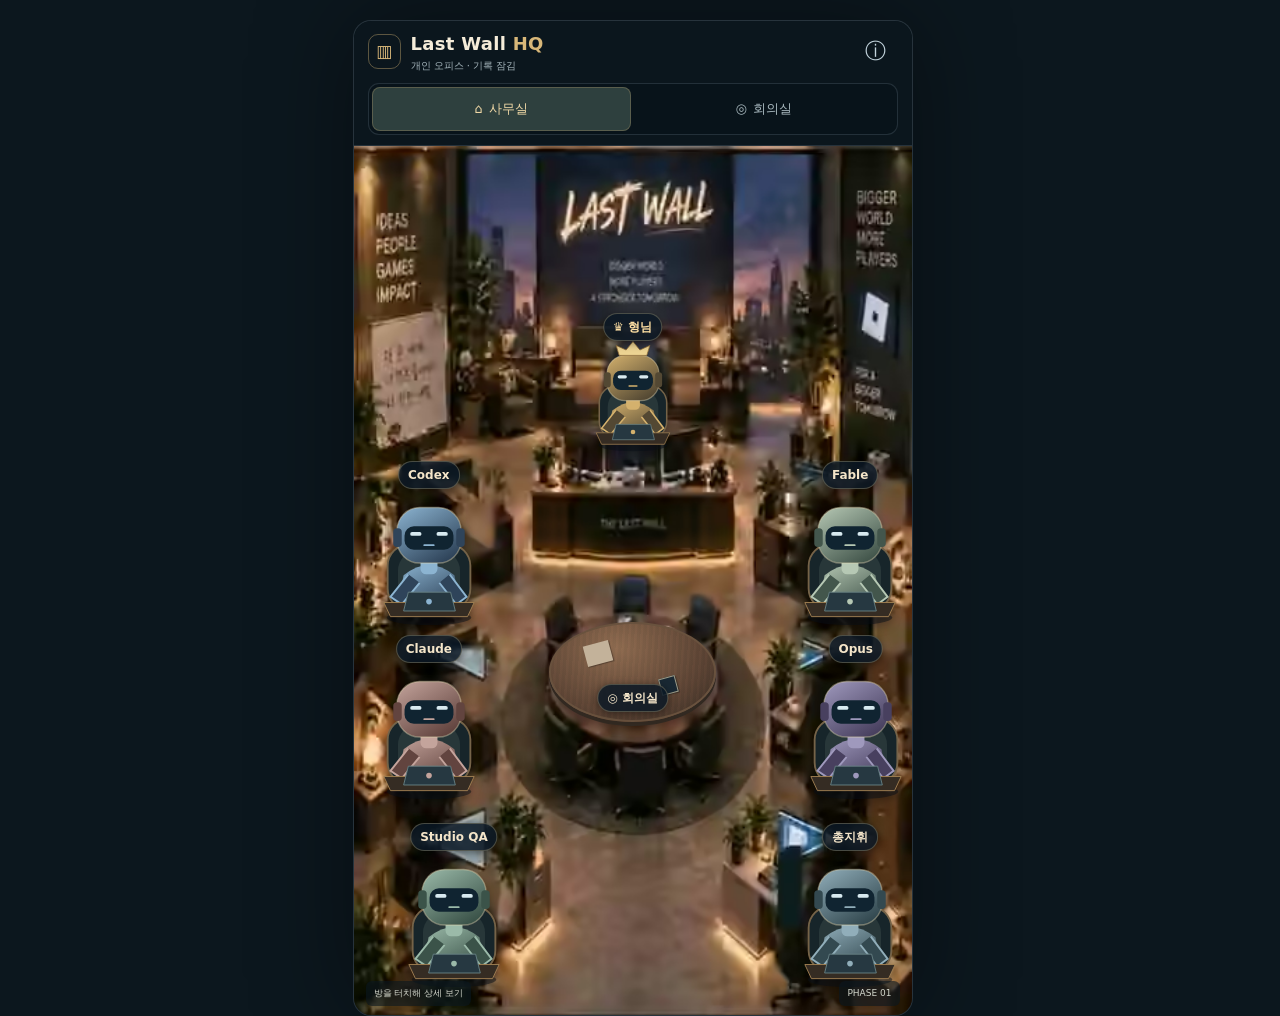
==== commit 762a93d4: "Separate office and five-seat boardroom with compact name labels" ====
--- a/hq/index.html
+++ b/hq/index.html
@@ -2,47 +2,104 @@
 <html lang="ko"><head><meta charset="utf-8"><meta name="viewport" content="width=device-width,initial-scale=1,viewport-fit=cover"><meta name="theme-color" content="#0c171e"><meta name="robots" content="noindex,nofollow"><meta name="referrer" content="no-referrer"><meta http-equiv="Content-Security-Policy" content="default-src 'none'; script-src 'unsafe-inline'; style-src 'unsafe-inline'; img-src 'self'; connect-src 'self'; base-uri 'none'; form-action 'none'"><title>Last Wall HQ · 세로 오피스</title>
 <style>
 :root{color-scheme:dark;--bg:#0c171e;--panel:#12232d;--text:#f5ecd9;--dim:#a6b6bd;--gold:#d8b779;--line:#8b9eac35;--blue:#92c8df}*{box-sizing:border-box}html{background:var(--bg);height:100%;scrollbar-gutter:stable}body{margin:0;color:var(--text);font:14px/1.6 system-ui,-apple-system,'Apple SD Gothic Neo','Malgun Gothic',sans-serif;min-height:100%;overflow-x:clip}button,a{font:inherit;-webkit-tap-highlight-color:transparent}button{cursor:pointer;color:inherit;touch-action:manipulation}button:focus-visible,a:focus-visible{outline:3px solid var(--blue);outline-offset:3px}[hidden]{display:none!important}.app{max-width:560px;margin:auto;min-height:100dvh;background:#0c171e;box-shadow:0 0 100px #0006}.header{position:sticky;top:0;z-index:3;background:#0c171ef5;backdrop-filter:blur(12px);border-bottom:1px solid var(--line);padding:9px 14px 10px}.brand-row{display:flex;align-items:center;justify-content:space-between;gap:10px}.brand{display:flex;align-items:center;gap:10px}.monogram{border:1px solid #d8b77966;border-radius:10px;width:33px;height:35px;display:grid;place-items:center;color:var(--gold);font-size:17px}.brand h1{margin:0;font-size:18px;font-weight:650;letter-spacing:.3px}.brand p{font-size:10px;color:var(--dim);margin:-1px 0 0}#connection{background:transparent;border:0;border-radius:9px;min-width:44px;min-height:44px;color:#c2d3dc;font-size:21px}.tabs{display:flex;margin-top:9px;border:1px solid var(--line);border-radius:11px;background:#08131a;padding:3px;gap:3px}.tabs button{flex:1;min-height:44px;border:0;background:transparent;border-radius:8px;font-size:13px;color:#a9b9bf}.tabs button[aria-selected=true]{background:#2e403e;color:#f0d8a6;box-shadow:inset 0 0 0 1px #b8a06d50}.tabs i{font-style:normal;margin-right:6px}.scene{position:relative;width:100%;aspect-ratio:9/14;min-height:calc(100svh - 125px);isolation:isolate;background:#292925;overflow:hidden}.art{position:absolute;inset:0;width:100%;height:100%;display:block;pointer-events:none}.room{position:absolute;min-height:64px;background:#0c1b23;border:1px solid #67848b70;border-radius:12px;padding:8px 6px;box-shadow:0 7px 18px #0007;display:flex;flex-direction:column;justify-content:center;align-items:center;line-height:1.25;text-align:center;z-index:1}.room strong{font-size:clamp(12px,3.5vw,17px);font-weight:650;white-space:nowrap}.room small{font-size:clamp(10px,2.7vw,12px);color:#b8c9cc;margin-top:6px;white-space:nowrap}.room:hover{border-color:#dbc28d}.room:active{background:#223439}.room-owner{left:36%;top:21.1%;width:28%;height:9%;min-width:0;border-color:#d5b57b;background:linear-gradient(145deg,#383225,#131f24)}.room-owner strong{color:#ffe6b4}.room-owner small{color:#d5c2a3}.room-codex{left:3.6%;top:39%;width:27%;height:9.8%}.room-fable{right:1.2%;top:39%;width:27%;height:9.8%}.room-claude{left:3.6%;top:59%;width:27%;height:9.8%}.room-opus{right:1.1%;top:59%;width:25.5%;height:9.8%}.room-studio{left:6%;top:80.6%;width:29%;height:9.7%}.room-chief{right:2%;top:80.6%;width:27%;height:9.7%}.room-meeting{left:39.5%;top:57.2%;width:23%;height:9%;background:linear-gradient(150deg,#233c46,#11252b);border-color:#89afb2}.room-meeting strong{font-size:clamp(12px,3.3vw,17px)}.room-meeting small{font-size:10px}.scene-note{position:absolute;left:12px;bottom:9px;right:12px;display:flex;justify-content:space-between;gap:10px;z-index:2;pointer-events:none;font-size:10px;color:#d5d8cd}.scene-note span{padding:5px 8px;background:#0b171fe8;border-radius:6px}.image-error{position:absolute;inset:0;background:#15242c;padding:20px;text-align:center;font-size:12px;z-index:0}.image-error p{margin-top:5px}.rooms-directory{display:grid;grid-template-columns:1fr 1fr;gap:10px}.rooms-directory button{min-height:48px;background:#1b3442;border:1px solid var(--line);border-radius:8px}.scene.failed .room{visibility:hidden}.scene.failed .scene-note{display:none}.meeting{padding:22px 17px 32px;min-height:calc(100dvh - 125px);background:radial-gradient(ellipse at top,#24343155,transparent 60%)}.eyebrow{font-size:10px;letter-spacing:1.9px;color:var(--gold);margin:0 0 6px}h2{font-size:24px;letter-spacing:-.5px;margin:0 0 8px}.intro{font-size:12px;color:var(--dim);line-height:1.8;margin:0 0 16px}.participants{display:flex;gap:7px;flex-wrap:wrap;margin:16px 0}.person{border:1px solid var(--line);border-radius:25px;padding:7px 12px;background:#152831;font-size:12px}.person:first-child{color:#edcda0;border-color:#b0966166}.readonly{font-size:11px;color:#c1c8c5;padding:11px 13px;border-radius:9px;background:#9b987913;border:1px solid #b4a47733;margin:13px 0 20px}.meeting-tabs{display:flex;border-bottom:1px solid var(--line);gap:18px;margin-bottom:18px}.meeting-tabs button{border:0;border-bottom:2px solid transparent;background:none;min-height:44px;color:var(--dim);font-size:13px;padding:6px 2px}.meeting-tabs button[aria-selected=true]{color:#f5dcb0;border-color:var(--gold)}.agenda{border:1px solid var(--line);border-radius:13px;padding:16px;background:#142731;margin:12px 0}.agenda h3{font-size:16px;line-height:1.5;margin:0 0 8px}.agenda p{font-size:12px;color:#c0cdd1;line-height:1.8;margin:8px 0}.badge{display:inline-block;color:#d5c197;border:1px solid #b99b5d55;border-radius:20px;padding:3px 8px;font-size:10px;margin:0 0 10px}.decision{display:flex;gap:12px;padding:14px 0;border-bottom:1px solid var(--line)}.decision b{font-size:12px;color:var(--gold);border:1px solid #b79a6555;border-radius:8px;width:28px;height:28px;display:grid;place-items:center;flex-shrink:0}.decision p{font-size:13px;margin:0;color:#d9e0da}.decision small{font-size:10px;color:#aebec2;display:block;margin-top:6px}.log-message{border:1px solid var(--line);background:#132630;border-radius:3px 13px 13px 13px;margin:15px 0;padding:13px}.log-message header{font-size:12px;color:#e6ca95;font-weight:600}.log-message header small{display:block;color:#95aab5;font-size:10px;font-weight:400}.log-message p{font-size:13px;line-height:1.9;white-space:pre-wrap;margin:10px 0 2px;color:#d2dce0}.empty{border:1px dashed #7b92994d;border-radius:12px;padding:20px 16px;color:#b8c6cd;font-size:12px;line-height:1.9}.source-note{font-size:11px;color:#96aab1;margin-top:15px;line-height:1.8}.composer-note{margin-top:24px;border-radius:10px;border:1px solid #71899735;background:#0b1922;padding:13px;color:#93aab7;font-size:12px;line-height:1.8}.composer-note strong{display:block;color:#c8d0d0;font-weight:500;margin-bottom:3px}dialog{padding:0;border:1px solid #5f7b88;background:#101f28;color:var(--text);border-radius:22px 22px 0 0;margin:auto auto 0;width:min(560px,100%);max-width:100%;max-height:82dvh;box-shadow:0 -10px 80px #0007;overflow:hidden}dialog::backdrop{background:#040d17a3;backdrop-filter:blur(2px)}.dialog-head{padding:22px 20px 13px;border-bottom:1px solid var(--line);position:relative;background:#162a34}.dialog-head:before{content:'';position:absolute;top:8px;left:calc(50% - 17px);width:34px;height:3px;background:#748894;border-radius:2px}.dialog-head h2{font-size:22px;margin-right:40px}.dialog-head p{font-size:11px;color:var(--dim);margin:0 40px 0 0}.close{position:absolute;right:10px;top:14px;width:44px;height:44px;background:#233b4877;border:0;border-radius:12px;font-size:24px;color:#bfcbd2}.dialog-body{padding:18px 20px max(26px,env(safe-area-inset-bottom));overflow:auto;max-height:calc(82dvh - 115px);overscroll-behavior:contain}.dialog-body h3{font-size:15px;line-height:1.7;margin:14px 0 8px}.dialog-body .task-title{font-size:18px}.timer{font-size:28px;font-variant-numeric:tabular-nums;color:#ebd09c;margin:9px 0 0}.muted{font-size:12px;line-height:1.8;color:#a8bbc7}.meta{display:grid;grid-template-columns:94px minmax(0,1fr);gap:12px 8px;font-size:12px;line-height:1.7;margin:18px 0}.meta dt{color:var(--dim)}.meta dd{margin:0;overflow-wrap:anywhere;color:#dbe1e1}.task-link{display:block;width:100%;min-height:44px;border-radius:10px;border:1px solid var(--line);background:#1c3440;padding:12px;margin:9px 0;text-decoration:none;color:#cee2ee;text-align:left;font-size:12px}.task-link small{display:block;font-size:11px;color:#a4bac4}.detail-summary{white-space:pre-wrap;overflow-wrap:anywhere;font-size:13px;line-height:1.85}.divider{border-top:1px solid var(--line);margin-top:20px;padding-top:10px}.app:has(dialog[open]){pointer-events:none}noscript{display:block;padding:12px;text-align:center;font-size:12px;background:#31402d}body.modal-open{overflow:hidden}@media(min-width:800px){.app{margin:20px auto;border:1px solid var(--line);border-radius:18px;overflow:clip}.header{border-radius:18px 18px 0 0}dialog{margin:auto;border-radius:18px;max-height:85vh}.dialog-head:before{display:none}.dialog-body{max-height:calc(85vh - 110px)}}@media(max-width:355px){.header{padding-left:10px;padding-right:10px}.room{padding:6px 3px;border-radius:9px;min-height:60px}.room strong{font-size:12px}.room small{font-size:10px;margin-top:4px}.scene{aspect-ratio:9/15}.room-meeting{min-height:54px}}
+
+/* v8: spatial controls, not info cards. The hit area remains >=44px. */
+.scene{aspect-ratio:600/934;min-height:0;overflow:hidden}
+.art{height:auto;width:100%;max-width:none}
+.room{display:flex;align-items:center;justify-content:flex-start;background:none!important;border:0!important;box-shadow:none!important;padding:0;min-height:44px;width:24%;height:16%;transform:translateX(-50%);overflow:visible}
+.room strong,.seat-name{display:block;position:relative;z-index:2;border-radius:999px;padding:3px 9px;color:#f4e5c9;font-size:12px!important;line-height:20px;font-weight:650;white-space:nowrap;background:#0b1825d9;border:1px solid #a4987666;box-shadow:0 2px 8px #0007}
+.room small{display:none}.room:hover strong,.meeting-seat:hover .seat-name{border-color:#c6ae76}
+.room .agent-avatar{width:100%;height:auto;max-height:none;position:relative;margin-top:-4px;filter:drop-shadow(0 5px 4px #0005);pointer-events:none}
+.room-owner{left:50%;top:19.2%;right:auto;width:25%;height:16%}.room-owner strong{color:#ffe0a4}
+.room-codex{left:13.5%;top:36.3%;right:auto;width:29%;height:19%}
+.room-fable{left:89%;top:36.3%;right:auto;width:28%;height:19%}
+.room-claude{left:13.5%;top:56.3%;right:auto;width:29%;height:19%}
+.room-opus{left:90%;top:56.3%;right:auto;width:27%;height:19%}
+.room-studio{left:18%;top:77.9%;right:auto;width:30%;height:19%}
+.room-chief{left:89%;top:77.9%;right:auto;width:29%;height:19%}
+.room-meeting{left:50%;top:57%;right:auto;width:30%;height:13%;min-height:44px;justify-content:center}
+.room-meeting strong{font-size:12px!important}
+.table-repair{position:absolute;left:35%;top:54.8%;width:30%;height:11.5%;border-radius:50%;background:repeating-linear-gradient(94deg,#67473630 0 2px,#49362830 3px 6px),radial-gradient(ellipse at 40% 25%,#9a7557,#5c4435 65%,#352c24 95%);border:2px solid #69523e;box-shadow:0 4px 0 #322921,0 7px 8px #0005}
+.table-repair:before,.table-repair:after{content:'';position:absolute;background:#c3b29a;width:16%;height:22%;top:20%;left:21%;transform:rotate(-15deg);box-shadow:1px 1px 1px #0005}
+.table-repair:after{left:67%;top:55%;width:9%;height:16%;background:#192833;border:1px solid #9d9b87}
+.scene-note{font-size:9px}.scene-note span{background:#0b171f9e}
+.meeting{padding:0;min-height:0;background:#17222a}
+.boardroom{position:relative;isolation:isolate;aspect-ratio:600/880;width:100%;overflow:hidden;background:#30251e}
+.board-wall{position:absolute;left:0;top:0;right:0;height:26%;background-image:url('./office-art.avif?v=8');background-size:100% auto;background-position:center bottom;border-bottom:4px solid #382a1e}
+.board-floor{position:absolute;left:-20%;right:-20%;top:25%;bottom:-30%;background:repeating-linear-gradient(90deg,#312c2720 0 32px,#9b816128 33px 34px),repeating-linear-gradient(0deg,#81725c 0 85px,#61513e 86px 88px);transform:perspective(380px) rotateX(30deg);transform-origin:top center;box-shadow:inset 0 24px 35px #080e17aa}
+.board-side{position:absolute;top:24%;bottom:0;width:10%;background:linear-gradient(90deg,#131c22,#3b3028,#1b2328);border-right:1px solid #b3934f55;box-shadow:6px 0 18px #0004}.board-side.right{right:0;transform:scaleX(-1)}
+.board-rug{position:absolute;left:10%;top:32%;width:80%;height:65%;border:1px solid #92735370;border-radius:40% 40% 10% 10%;background:radial-gradient(ellipse,#433e37,#383833);box-shadow:0 12px 24px #0006}
+.executive-table{position:absolute;left:25%;top:36%;width:50%;height:52%;transform:perspective(520px) rotateX(20deg);transform-origin:50% 0;border-radius:14px 14px 30px 30px;border:2px solid #b9924d;background:repeating-linear-gradient(89deg,#331c152b 0 2px,#7c563224 4px 6px),linear-gradient(105deg,#413125,#765131 48%,#34291f);box-shadow:0 8px 0 #34261b,0 13px 0 #8e6c3d,0 26px 18px #0007,inset 0 0 35px #2b201c}
+.executive-table:before{content:'';position:absolute;left:47%;top:6%;width:6%;height:83%;border:1px solid #debb75;background:#6b502d;box-shadow:0 0 15px #d8ab4866,inset 0 0 8px #2b2117}
+.table-prop{position:absolute;background:#0d202c;border:1px solid #799099;width:21%;height:11%;border-radius:3px;box-shadow:0 5px 2px #0006}.prop-a{left:8%;top:26%;transform:rotate(7deg)}.prop-b{right:8%;top:22%;transform:rotate(-7deg)}.prop-c{left:7%;top:60%;transform:rotate(7deg)}.table-prop:after{content:'';position:absolute;left:14%;top:20%;width:60%;height:3px;background:#99c0b3;box-shadow:0 7px 0 #658493,0 14px 0 #ad9764}
+.meeting-seat{position:absolute;z-index:2;background:none;border:0;padding:0;display:flex;flex-direction:column;align-items:center;justify-content:flex-start;width:25%;min-width:60px;min-height:44px;transform:translateX(-50%);overflow:visible}
+.meeting-seat .agent-avatar{width:100%;height:auto;filter:drop-shadow(0 7px 4px #0007);margin-top:-4px}
+.meeting-seat[data-seat=owner]{left:50%;top:25%;width:25%}.meeting-seat[data-seat=astra]{left:21%;top:41%;width:29%}.meeting-seat[data-seat=fable]{left:80%;top:41%;width:29%}.meeting-seat[data-seat=codex]{left:18%;top:65%;width:32%}.meeting-seat[data-seat=chief]{left:56%;top:70.5%;width:28%}
+.boardroom .board-caption{position:absolute;right:12px;top:10px;color:#e9d6b8;background:#0c1923bb;border:1px solid #9c80514d;border-radius:20px;font-size:10px;padding:4px 9px;z-index:2}
+.meeting-records{background:#10212b;border-top:1px solid var(--line);padding:0 16px 8px}.meeting-records>summary{min-height:52px;cursor:pointer;display:flex;align-items:center;justify-content:space-between;font-size:13px;color:#e9d1a7;list-style:none}.meeting-records>summary:after{content:'＋';font-size:20px}.meeting-records[open]>summary:after{content:'−'}
+.meeting-records .readonly{margin-top:0}.sr-only{position:absolute!important;width:1px;height:1px;padding:0;overflow:hidden;clip-path:inset(50%);white-space:nowrap}
+.progress-line{display:flex;justify-content:space-between;gap:12px;align-items:center;margin:12px 0 5px;font-size:13px}.progress-line strong{color:#e9c48c}.progress-track{width:100%;height:7px;border-radius:8px;background:#314450;overflow:hidden;margin:6px 0 12px}.progress-track i{height:100%;display:block;background:#d2b177}
+@media(max-width:355px){.scene{aspect-ratio:600/934}.room{min-height:44px}.room strong,.seat-name{font-size:11px!important;padding:2px 7px}.room-meeting{min-height:44px}}
+
 </style></head><body><noscript>작업 기록과 회의실을 열려면 JavaScript가 필요합니다. 그림은 실제 작업 영상이 아닙니다.</noscript><div class="app" id="app"><header class="header"><div class="brand-row"><div class="brand"><span class="monogram" aria-hidden="true">▥</span><div><h1>Last Wall <span style="color:var(--gold)">HQ</span></h1><p id="snapshot">개인 오피스 · 기록 잠김</p></div></div><button id="connection" aria-label="연결 정보와 작업 목록">ⓘ</button></div><div class="tabs" role="tablist" aria-label="오피스 공간"><button id="office-tab" role="tab" aria-controls="office-panel" aria-selected="true"><i>⌂</i>사무실</button><button id="meeting-tab" role="tab" aria-controls="meeting-panel" aria-selected="false"><i>◎</i>회의실</button></div></header>
-<main><section id="office-panel" role="tabpanel" aria-labelledby="office-tab"><div class="scene" id="scene"><img class="art" id="art" src="./office-art.avif?v=7" width="720" height="1120" alt="중앙 집무석이 주변 팀원 책상과 회의 테이블을 바라보는 따뜻한 세로형 사무실."><div class="image-error" id="image-error" hidden><p>사무실 그림을 불러오지 못했습니다.<br>아래에서 같은 팀원 기록을 열 수 있습니다.</p><div class="rooms-directory" id="rooms-directory"></div></div>
-<button class="room room-owner" data-room="owner"><strong>♛ 형님</strong><small>중앙 집무실</small></button><button class="room room-codex" data-room="codex"><strong>Codex</strong><small>기록 잠김</small></button><button class="room room-fable" data-room="fable"><strong>Fable</strong><small>기록 잠김</small></button><button class="room room-claude" data-room="claude"><strong>Claude</strong><small>기록 잠김</small></button><button class="room room-opus" data-room="opus"><strong>Opus</strong><small>기록 잠김</small></button><button class="room room-studio" data-room="studio"><strong>Studio QA</strong><small>점유 미확인</small></button><button class="room room-chief" data-room="chief"><strong>총지휘</strong><small>검토 · 통합</small></button><button class="room room-meeting" id="meeting-room"><strong>◎ 회의실</strong><small>안건 · 기록 ↗</small></button><div class="scene-note"><span>방을 터치해 상세 보기</span><span>PHASE 01</span></div></div></section>
-<section class="meeting" id="meeting-panel" role="tabpanel" aria-labelledby="meeting-tab" hidden><p class="eyebrow">THE ROUND TABLE</p><h2>함께 정리하는 회의실</h2><p class="intro">안건을 모으고, 결정사항을 남기는 공간.</p><div class="participants" aria-label="회의 역할 구성, 접속 상태가 아님"><span class="person">♛ 형님</span><span class="person">총지휘</span><span class="person">Fable</span></div><div class="readonly">1차 · 기록 열람용 / 실제 AI 채팅은 미연결</div><div class="meeting-tabs" role="tablist" aria-label="회의 기록 분류"><button id="agenda-tab" data-meeting-tab="agenda" role="tab" aria-selected="true" aria-controls="meeting-content">안건</button><button id="decisions-tab" data-meeting-tab="decisions" role="tab" aria-selected="false" aria-controls="meeting-content">결정사항</button><button id="records-tab" data-meeting-tab="records" role="tab" aria-selected="false" aria-controls="meeting-content">대화 기록</button></div><div id="meeting-content" role="tabpanel" aria-labelledby="agenda-tab"></div><div class="composer-note"><strong>읽기 전용 회의실</strong>이 화면에서 메시지가 전송되거나 AI가 응답하지는 않습니다. 기록에 없는 발언은 만들지 않습니다.</div></section></main></div>
+<main><section id="office-panel" role="tabpanel" aria-labelledby="office-tab"><div class="scene" id="scene"><img class="art" id="art" src="./office-art.avif?v=8" width="600" height="1158" alt="중앙 집무석이 주변 팀원 책상과 회의 테이블을 바라보는 따뜻한 세로형 사무실."><div class="image-error" id="image-error" hidden><p>사무실 그림을 불러오지 못했습니다.<br>연결 정보(ⓘ)에서 같은 팀원 기록을 열 수 있습니다.</p><div class="rooms-directory" id="rooms-directory"></div></div>
+<div class="table-repair" aria-hidden="true"></div><button class="room room-owner" data-room="owner"><strong>♛ 형님</strong><small>중앙 집무실</small></button><button class="room room-codex" data-room="codex"><strong>Codex</strong><small>기록 잠김</small></button><button class="room room-fable" data-room="fable"><strong>Fable</strong><small>기록 잠김</small></button><button class="room room-claude" data-room="claude"><strong>Claude</strong><small>기록 잠김</small></button><button class="room room-opus" data-room="opus"><strong>Opus</strong><small>기록 잠김</small></button><button class="room room-studio" data-room="studio"><strong>Studio QA</strong><small>점유 미확인</small></button><button class="room room-chief" data-room="chief"><strong>총지휘</strong><small>검토 · 통합</small></button><button class="room room-meeting" id="meeting-room"><strong>◎ 회의실</strong><small>안건 · 기록 ↗</small></button><div class="scene-note"><span>방을 터치해 상세 보기</span><span>PHASE 01</span></div></div></section>
+<section class="meeting" id="meeting-panel" role="tabpanel" aria-labelledby="meeting-tab" hidden>
+<div class="boardroom" aria-label="긴 회의 테이블을 둘러싼 형님, 총지휘, Codex, Fable, Astra의 5개 상징 아바타">
+<div class="board-wall" aria-hidden="true"></div><div class="board-floor" aria-hidden="true"></div><div class="board-side" aria-hidden="true"></div><div class="board-side right" aria-hidden="true"></div><div class="board-rug" aria-hidden="true"></div>
+<div class="executive-table" aria-hidden="true"><i class="table-prop prop-a"></i><i class="table-prop prop-b"></i><i class="table-prop prop-c"></i></div>
+<span class="board-caption">PRIVATE COUNCIL · 5석</span>
+<div id="meeting-seats"></div>
+</div>
+<details class="meeting-records" id="meeting-records"><summary>회의 기록 · 안건 / 결정 / 대화</summary>
+<div class="participants sr-only" aria-label="회의 역할 구성, 접속 상태가 아님"><span>형님</span><span>총지휘</span><span>Codex</span><span>Fable</span><span>Astra</span></div>
+<div class="readonly">1차 · 기록 열람용 / 실제 AI 채팅은 미연결</div>
+<div class="meeting-tabs" role="tablist" aria-label="회의 기록 분류"><button id="agenda-tab" data-meeting-tab="agenda" role="tab" aria-selected="true" aria-controls="meeting-content">안건</button><button id="decisions-tab" data-meeting-tab="decisions" role="tab" aria-selected="false" aria-controls="meeting-content">결정사항</button><button id="records-tab" data-meeting-tab="records" role="tab" aria-selected="false" aria-controls="meeting-content">대화 기록</button></div><div id="meeting-content" role="tabpanel" aria-labelledby="agenda-tab"></div>
+<div class="composer-note">기록에 있는 발언만 표시합니다. 메시지 전송·AI 응답은 연결되지 않았습니다.</div></details></section></main></div>
 <dialog id="detail"><header class="dialog-head"><h2 id="detail-title"></h2><p id="detail-role"></p><button class="close" id="close" aria-label="상세 닫기">×</button></header><div class="dialog-body" id="detail-body"></div></dialog>
 <script>
 'use strict';
 const $=id=>document.getElementById(id),esc=v=>String(v??'').replace(/[&<>"']/g,c=>({'&':'&amp;','<':'&lt;','>':'&gt;','"':'&quot;',"'":'&#39;'}[c]));
-const TEAMS=[{id:'owner',name:'형님',role:'오너 · 최종 방향과 게시 승인'},{id:'chief',name:'총지휘',role:'작업 배분 · 검토 · 통합 판단'},{id:'codex',name:'Codex',role:'구현 · 테스트 · Studio 검증 / Sol·Luna 코딩'},{id:'claude',name:'Claude',role:'일반 구현 · UI / Sonnet·Haiku 작업'},{id:'opus',name:'Opus',role:'고난도 시스템 · 서버 권한 검토'},{id:'fable',name:'Fable',role:'독립 감사 · 고난도 검토'},{id:'studio',name:'Studio QA',role:'Desktop · Galaxy A06 검증 기록'}];
+const TEAMS=[{id:'owner',name:'형님',role:'오너 · 최종 방향과 게시 승인'},{id:'chief',name:'총지휘',role:'작업 배분 · 검토 · 통합 판단'},{id:'codex',name:'Codex',role:'구현 · 테스트 · Studio 검증 / Sol·Luna 코딩'},{id:'claude',name:'Claude',role:'일반 구현 · UI / Sonnet·Haiku 작업'},{id:'opus',name:'Opus',role:'고난도 시스템 · 서버 권한 검토'},{id:'fable',name:'Fable',role:'독립 감사 · 고난도 검토'},{id:'studio',name:'Studio QA',role:'Desktop · Galaxy A06 검증 기록'},{id:'astra',name:'Astra',role:'코딩 리뷰 · 검토 / 독립 에이전트 연결 미확인'}];
 const STATUS={claimed:'클레임 기록',queued:'대기열 기록',review:'검토 대기',blocked:'차단 기록',done:'종료 기록',unknown:'배정 미확인'};
 const blank=()=>({readOnly:true,mode:'locked',observedAt:null,issues:[],meetings:[]});
 let data=blank(),space='office',meetingTab='agenda',selected=null,key=new URLSearchParams(location.hash.slice(1)).get('k')||'',epoch=0,controller=null,loading=false,error='',lastFocus=null,lastRecord='';
 function stateOf(t){let l=t?.labels||[];if(t?.state==='closed'||l.includes('done'))return'done';if(l.includes('blocked'))return'blocked';if(l.some(v=>v.endsWith('-running')))return'claimed';if(l.some(v=>v.endsWith('-review')))return'review';if(l.some(v=>v.endsWith('-ready')))return'queued';return'unknown';}
-function laneOf(t){let m=(t?.model||'').toLowerCase();if(m.includes('fable'))return'fable';if(m.includes('opus'))return'opus';if(m.includes('haiku'))return'claude';if(m.includes('luna'))return'codex';return ['claude','codex'].includes(t?.lane)?t.lane:null;}
+function laneOf(t){let m=(t?.model||'').toLowerCase();if(m.includes('astra'))return'astra';if(m.includes('fable'))return'fable';if(m.includes('opus'))return'opus';if(m.includes('haiku'))return'claude';if(m.includes('luna'))return'codex';return ['claude','codex','astra'].includes(t?.lane)?t.lane:null;}
 function tasksOf(id){return data.issues.filter(t=>laneOf(t)===id);}
 function duration(t){let a=Date.parse(t?.claimedAt),b=Date.parse(t?.claimEndedAt||data.observedAt);return Number.isFinite(a)&&Number.isFinite(b)&&b>=a?b-a:null;}
 function elapsed(ms){if(ms===null||!Number.isFinite(ms)||ms<0)return'측정 안 됨';let m=Math.floor(ms/60000);return m>=60?`${Math.floor(m/60)}시간 ${m%60}분`:`${m}분`;}
 const date=v=>typeof v==='string'&&Number.isFinite(Date.parse(v))?new Date(v).toLocaleString('ko-KR',{month:'numeric',day:'numeric',hour:'2-digit',minute:'2-digit'}):'기록 없음';
 function validateData(v){if(v?.readOnly!==true||!Array.isArray(v.issues)||v.issues.length>500||typeof v.observedAt!=='string'||!Number.isFinite(Date.parse(v.observedAt)))throw Error('올바르지 않은 저장본입니다.');const text=(x,max=2000)=>typeof x==='string'&&x.length<=max;for(const t of v.issues){if(!t||!Number.isSafeInteger(t.number)||t.number<1||!text(t.title,1000)||!Array.isArray(t.labels)||t.labels.length>100||!t.labels.every(s=>text(s,100)))throw Error('잘못된 작업 기록입니다.');for(const p of ['model','branch','summary'])if(t[p]!=null&&!text(t[p],15000))throw Error('잘못된 작업 필드입니다.');if(t.pr!=null&&(!Number.isSafeInteger(t.pr)||t.pr<1))throw Error('잘못된 PR 번호입니다.');}
- const meetings=v.meetings??[];if(!Array.isArray(meetings)||meetings.length>50)throw Error('잘못된 회의 기록입니다.');for(const m of meetings){if(!m||!text(m.title,200)||!text(m.source,500)||!Array.isArray(m.agenda)||!Array.isArray(m.decisions)||!Array.isArray(m.messages)||m.agenda.length>30||m.decisions.length>30||m.messages.length>100)throw Error('잘못된 회의 형식입니다.');if(!m.agenda.every(x=>text(x,2000))||!m.decisions.every(x=>text(x,2000)))throw Error('잘못된 안건입니다.');for(const msg of m.messages){if(!msg||!['owner','chief','fable'].includes(msg.author)||!text(msg.body,5000)||!text(msg.source,500)||!['owner-request','implementation-note','agent-evidence'].includes(msg.kind)||(msg.author==='fable'&&msg.kind!=='agent-evidence'))throw Error('발언 출처를 확인할 수 없습니다.');}}
+ const meetings=v.meetings??[];if(!Array.isArray(meetings)||meetings.length>50)throw Error('잘못된 회의 기록입니다.');for(const m of meetings){if(!m||!text(m.title,200)||!text(m.source,500)||!Array.isArray(m.agenda)||!Array.isArray(m.decisions)||!Array.isArray(m.messages)||m.agenda.length>30||m.decisions.length>30||m.messages.length>100)throw Error('잘못된 회의 형식입니다.');if(!m.agenda.every(x=>text(x,2000))||!m.decisions.every(x=>text(x,2000)))throw Error('잘못된 안건입니다.');for(const msg of m.messages){if(!msg||!['owner','chief','fable','codex','astra'].includes(msg.author)||!text(msg.body,5000)||!text(msg.source,500)||!['owner-request','implementation-note','agent-evidence'].includes(msg.kind)||(['fable','codex','astra'].includes(msg.author)&&msg.kind!=='agent-evidence'))throw Error('발언 출처를 확인할 수 없습니다.');}}
  return {...v,mode:'snapshot',meetings};}
 function decode64(s){if(typeof s!=='string'||s.length>4000000||!/^[A-Za-z0-9_-]+$/.test(s))throw Error('올바르지 않은 암호화 기록입니다.');let a=s.replace(/-/g,'+').replace(/_/g,'/');return Uint8Array.from(atob(a.padEnd(Math.ceil(a.length/4)*4,'=')),c=>c.charCodeAt(0));}
 async function decryptRecord(rec,k){if(rec?.version!==1||rec.algorithm!=='AES-256-GCM')throw Error('지원하지 않는 저장본입니다.');let raw=decode64(k),iv=decode64(rec.iv);if(raw.length!==32||iv.length!==12)throw Error('개인 링크를 확인해주세요.');let ck=await crypto.subtle.importKey('raw',raw,{name:'AES-GCM'},false,['decrypt']);let plain=await crypto.subtle.decrypt({name:'AES-GCM',iv},ck,decode64(rec.data));return validateData(JSON.parse(new TextDecoder().decode(plain)));}
 function refresh(){for(const b of document.querySelectorAll('[data-room]')){let id=b.dataset.room,t=tasksOf(id)[0];if(['owner','chief','studio'].includes(id))continue;b.querySelector('small').textContent=data.mode==='locked'?'기록 잠김':t?STATUS[stateOf(t)]:'배정 미확인';}const age=data.observedAt&&Date.now()-Date.parse(data.observedAt)>900000;$('snapshot').textContent=data.mode==='locked'?'개인 오피스 · 기록 잠김':`${age?'과거 저장본':'저장본'} · ${date(data.observedAt)}`;renderMeeting();}
 function meetingMarkup(tab){if(data.mode==='locked')return '<div class="empty">개인 링크로 열면 보호된 회의 기록을 볼 수 있습니다.</div>';if(!data.meetings.length)return '<div class="empty">아직 저장된 회의가 없습니다. 발언이나 결정사항을 임의로 표시하지 않습니다.</div>';let out='';for(const m of data.meetings){if(tab==='agenda'){out+='<article class="agenda"><span class="badge">요청 기록</span><h3>'+esc(m.title)+'</h3>'+m.agenda.map(a=>'<p>'+esc(a)+'</p>').join('')+'<div class="source-note">출처: '+esc(m.source)+'</div></article>';}
  else if(tab==='decisions'){out+='<p class="eyebrow">'+esc(m.title)+'</p>'+m.decisions.map((d,i)=>'<div class="decision"><b>'+String(i+1).padStart(2,'0')+'</b><div><p>'+esc(d)+'</p><small>'+esc(m.source)+'</small></div></div>').join('');}
- else{out+='<p class="source-note">실시간 채팅이 아닌 저장된 요청·운영 메모입니다.</p>'+m.messages.map(msg=>'<article class="log-message"><header>'+esc(TEAMS.find(t=>t.id===msg.author).name)+'<small>'+esc(msg.source)+'</small></header><p>'+esc(msg.body)+'</p></article>').join('');if(!m.messages.some(msg=>msg.author==='fable'))out+='<div class="empty">Fable의 회의 발언은 아직 기록되지 않았습니다.<br>참여자 이름은 역할 구성이지, 접속 중 표시가 아닙니다.</div>';}}
+ else{out+='<p class="source-note">실시간 채팅이 아닌 저장된 요청·운영 메모입니다.</p>'+m.messages.map(msg=>'<article class="log-message"><header>'+esc(TEAMS.find(t=>t.id===msg.author).name)+'<small>'+esc(msg.source)+'</small></header><p>'+esc(msg.body)+'</p></article>').join('');for(const id of ['fable','astra'])if(!m.messages.some(msg=>msg.author===id))out+='<div class="empty">'+(id==='fable'?'Fable':'Astra')+'의 회의 발언은 아직 기록되지 않았습니다. 접속 중 표시는 아닙니다.</div>';}}
  return out;}
 function renderMeeting(){document.querySelectorAll('[data-meeting-tab]').forEach(b=>b.setAttribute('aria-selected',String(b.dataset.meetingTab===meetingTab)));$('meeting-content').setAttribute('aria-labelledby',meetingTab==='agenda'?'agenda-tab':meetingTab==='decisions'?'decisions-tab':'records-tab');$('meeting-content').innerHTML=meetingMarkup(meetingTab);}
 function openSpace(next){space=next;for(const n of ['office','meeting']){$(n+'-panel').hidden=n!==space;$(n+'-tab').setAttribute('aria-selected',String(n===space));}window.scrollTo({top:0,behavior:'instant'});if(next==='meeting')renderMeeting();}
 function issueLink(t){return '<a class="task-link" target="_blank" rel="noopener noreferrer" href="https://github.com/macchiatopsk-create/LastWall/issues/'+t.number+'">이슈 #'+t.number+' ↗</a>'+(t.pr?'<a class="task-link" target="_blank" rel="noopener noreferrer" href="https://github.com/macchiatopsk-create/LastWall/pull/'+t.pr+'">PR #'+t.pr+' ↗</a>':'');}
 function showDialog(title,role,html){if(!$('detail').open)lastFocus=document.activeElement;$('detail-title').textContent=title;$('detail-role').textContent=role;$('detail-body').innerHTML=html;document.body.classList.add('modal-open');if(!$('detail').open)$('detail').showModal();$('detail-body').scrollTop=0;$('close').focus({preventScroll:true});}
 function closeDialog(){if($('detail').open)$('detail').close();}
-function personHTML(id,num){const ts=tasksOf(id),t=ts.find(x=>x.number===num)||ts[0];if(id==='owner')return '<p class="eyebrow">OWNER OFFICE</p><h3 class="task-title">중앙에서 팀 전체를 바라보는 집무실</h3><p class="muted">방향 결정과 최종 게시 승인은 형님에게 있습니다.</p><button class="task-link" id="open-meeting">회의실 · 승인된 요청 보기 ↗</button><p class="readonly">이 버튼은 기록을 엽니다. 작업 실행·승인·배포를 수행하지 않습니다.</p>';if(!t)return '<h3>확인된 실행 기록이 없습니다.</h3><p class="muted">'+(id==='chief'?'작업 배분·검토·통합을 맡는 자리입니다. 계속 실행 중인 프로세스를 나타내지 않습니다.':id==='studio'?'Studio의 실제 점유 신호는 연결되지 않았습니다.':'새 배정을 추측해서 표시하지 않습니다.')+'</p><button class="task-link" id="open-meeting">회의실 열기 ↗</button>';
- return '<span class="badge">'+STATUS[stateOf(t)]+'</span><h3 class="task-title">#'+t.number+' '+esc(t.title)+'</h3><p class="eyebrow">기록된 담당 구간</p><div class="timer">'+elapsed(duration(t))+'</div><p class="muted">클레임 → 해제·검토 또는 저장본 관측 시점</p><dl class="meta"><dt>시작 기록</dt><dd>'+date(t.claimedAt)+'</dd><dt>해제 / 검토</dt><dd>'+date(t.claimEndedAt)+'</dd><dt>모델 기록</dt><dd>'+esc(t.model||'미확인')+'</dd><dt>브랜치</dt><dd>'+esc(t.branch||'기록 없음')+'</dd><dt>실제 실행시간</dt><dd>측정 안 됨</dd><dt>Heartbeat</dt><dd>미연결</dd></dl>'+(t.summary?'<div class="divider"><h3>제출된 기록</h3><p class="detail-summary">'+esc(t.summary)+'</p></div>':'')+issueLink(t)+(ts.length>1?'<h3>이 팀의 다른 작업</h3>'+ts.map(x=>'<button class="task-link" data-task="'+x.number+'">#'+x.number+' '+esc(x.title)+'</button>').join(''):'')+'<p class="readonly">'+date(data.observedAt)+' 저장본입니다. 이 시간은 실제 코딩 시간이 아니며, 클레임 표시는 현재 실행 증거가 아닙니다.</p>';}
+function personHTML(id,num){const r=TEAMS.find(t=>t.id===id),ts=tasksOf(id),t=ts.find(x=>x.number===num)||ts[0];const status=t?STATUS[stateOf(t)]:id==='owner'?'최종 결정 · 승인':id==='chief'?'지휘 역할 · 상시 실행 아님':id==='astra'?'별도 모델 연결 미확인':'확인된 실행 기록 없음';return '<span class="badge">'+status+'</span><p class="eyebrow">현재 작업</p><h3 class="task-title">'+esc(t?'#'+t.number+' '+t.title:id==='owner'?'방향 결정 · 최종 게시 승인':id==='chief'?'작업 배분 · 검토 · 통합':'배정된 작업 기록 없음')+'</h3><dl class="meta"><dt>담당 역할</dt><dd>'+esc(r.role)+'</dd><dt>작업 상태</dt><dd>'+status+'</dd><dt>실제 작업시간</dt><dd>측정 안 됨</dd><dt>기록된 담당 구간</dt><dd>'+elapsed(duration(t))+'</dd><dt>시작 기록</dt><dd>'+date(t?.claimedAt)+'</dd><dt>해제 / 검토</dt><dd>'+date(t?.claimEndedAt)+'</dd><dt>모델 기록</dt><dd>'+esc(t?.model||'미확인')+'</dd><dt>Heartbeat</dt><dd>미연결</dd></dl>'+progressHTML(t)+(t?.branch?'<dl class="meta"><dt>브랜치</dt><dd>'+esc(t.branch)+'</dd></dl>':'')+(t?.summary?'<div class="divider"><h3>최근 제출 기록</h3><p class="detail-summary">'+esc(t.summary)+'</p></div>':'')+(t?issueLink(t):'')+(ts.length>1?'<h3>이 팀의 다른 작업</h3>'+ts.map(x=>'<button class="task-link" data-task="'+x.number+'">#'+x.number+' '+esc(x.title)+'</button>').join(''):'')+'<button class="task-link" id="open-meeting">우리 5명 회의실 ↗</button><p class="readonly">'+date(data.observedAt)+' 저장본 기준입니다. 담당 구간은 실제 코딩 시간이 아니며, 좌석과 아바타는 접속·실행 증거가 아닙니다. 기록에 없는 시간·진행률은 만들지 않습니다.</p>';}
 function bindDetail(){document.querySelectorAll('[data-task]').forEach(b=>b.onclick=()=>{let t=data.issues.find(t=>t.number===Number(b.dataset.task));if(t)showPerson(laneOf(t)||'chief',t.number);});if($('open-meeting'))$('open-meeting').onclick=()=>{closeDialog();openSpace('meeting');};}
 function showPerson(id,num=null){const r=TEAMS.find(t=>t.id===id);if(!r)return;selected=id;showDialog(r.name,r.role,personHTML(id,num));bindDetail();}
 function showConnection(){selected='connection';showDialog('기록 연결','조회 전용 · 자동 실행 없음','<dl class="meta"><dt>작업 관측</dt><dd>'+date(data.observedAt)+'</dd><dt>데이터</dt><dd>'+(data.mode==='locked'?'잠김':'암호화된 저장본')+'</dd><dt>러너 심박</dt><dd>미연결</dd><dt>AI 채팅</dt><dd>미연결 · 회의는 기록 열람만</dd></dl><p class="muted">'+esc(error||'기존 개인 링크를 그대로 사용할 수 있습니다.')+'</p><button class="task-link" id="reload">게시된 기록 다시 읽기 ↻</button><h3>작업 목록</h3>'+data.issues.map(t=>'<button class="task-link" data-task="'+t.number+'">#'+t.number+' '+esc(t.title)+'<small>'+STATUS[stateOf(t)]+'</small></button>').join('')+'<p class="readonly">개인 링크를 가진 사람은 기록을 볼 수 있습니다. 링크를 공유하지 마세요. 자동 수집·채팅·작업 명령은 연결되지 않았습니다.</p>');bindDetail();$('reload').onclick=()=>loadData(true);}
 async function loadData(manual=false){if(loading)return;loading=true;const own=++epoch,c=new AbortController();controller=c;let timer=setTimeout(()=>c.abort(),10000);try{if(!key)throw Error('전달받은 개인 링크로 열면 기록이 표시됩니다.');let r=await fetch('./status.enc.json',{credentials:'omit',cache:'no-store',referrerPolicy:'no-referrer',signal:c.signal});if(!r.ok)throw Error('저장본을 가져오지 못했습니다.');let text=await r.text();if(text.length>4000000)throw Error('저장본이 너무 큽니다.');let next=await decryptRecord(JSON.parse(text),key);if(own!==epoch)return;error='';if(lastRecord!==text){data=next;lastRecord=text;refresh();}if(manual&&selected==='connection')showConnection();}catch(e){if(own!==epoch)return;error=e.name==='AbortError'?'연결 시간이 초과되었습니다.':e.name==='OperationError'?'개인 기록을 열지 못했습니다. 링크를 확인해주세요.':e.message;if(manual&&selected==='connection')showConnection();}finally{clearTimeout(timer);if(own===epoch)loading=false;}}
 function clearPrivate(){epoch++;controller?.abort();loading=false;data=blank();lastRecord='';error='';key=new URLSearchParams(location.hash.slice(1)).get('k')||'';closeDialog();$('detail-body').replaceChildren();refresh();loadData();}
-function init(){document.querySelectorAll('[data-room]').forEach(b=>b.onclick=()=>showPerson(b.dataset.room));$('office-tab').onclick=()=>openSpace('office');$('meeting-tab').onclick=()=>openSpace('meeting');$('meeting-room').onclick=()=>openSpace('meeting');document.querySelectorAll('[data-meeting-tab]').forEach(b=>b.onclick=()=>{meetingTab=b.dataset.meetingTab;renderMeeting();});for(const list of document.querySelectorAll('[role=tablist]'))list.addEventListener('keydown',e=>{if(!['ArrowLeft','ArrowRight','Home','End'].includes(e.key))return;const buttons=[...list.querySelectorAll('[role=tab]')],i=buttons.indexOf(document.activeElement);if(i<0)return;e.preventDefault();let next=e.key==='Home'?0:e.key==='End'?buttons.length-1:(i+(e.key==='ArrowRight'?1:-1)+buttons.length)%buttons.length;buttons[next].focus();buttons[next].click();});$('connection').onclick=showConnection;$('close').onclick=closeDialog;$('detail').addEventListener('close',()=>{document.body.classList.remove('modal-open');lastFocus?.focus?.({preventScroll:true});});$('detail').addEventListener('click',e=>{if(e.target===$('detail')){let r=$('detail').getBoundingClientRect();if(e.clientX<r.left||e.clientX>r.right||e.clientY<r.top||e.clientY>r.bottom)closeDialog();}});$('art').addEventListener('error',()=>{$('scene').classList.add('failed');$('image-error').hidden=false;});$('art').addEventListener('load',()=>{$('scene').classList.remove('failed');$('image-error').hidden=true;});$('rooms-directory').innerHTML=TEAMS.map(t=>'<button data-fallback="'+t.id+'">'+t.name+'</button>').join('')+'<button data-fallback="meeting">회의실</button>';document.querySelectorAll('[data-fallback]').forEach(b=>b.onclick=()=>b.dataset.fallback==='meeting'?openSpace('meeting'):showPerson(b.dataset.fallback));window.addEventListener('hashchange',clearPrivate);const u=new URL(location.href);if(u.searchParams.has('wide')){u.searchParams.delete('wide');try{history.replaceState(null,'',u);}catch{}}refresh();loadData();setInterval(()=>{if(!document.hidden)loadData();},60000);}
-window.HQOffice={version:'7.0-portrait-meeting',stateOf,laneOf,duration,elapsed,validateData,decryptRecord,meetingMarkup,TEAMS,getView:()=>({space,meetingTab,selected,locked:data.mode==='locked',observedAt:data.observedAt,meetings:data.meetings.length})};
+
+const MEETING_MEMBERS=['owner','astra','fable','codex','chief'];
+const PALETTES={owner:['#d4b16d','#534833'],chief:['#91aeba','#334950'],codex:['#8cb4d1','#2f445a'],astra:['#b9b3dc','#484763'],fable:['#b6c8b4','#43564c'],claude:['#c4a49c','#62443f'],opus:['#9f99bd','#48405f'],studio:['#9bbaa9','#3b5349']};
+function avatar(id,scope){const c=PALETTES[id]||PALETTES.chief,k='av-'+scope+'-'+id;return `<svg class="agent-avatar" viewBox="0 0 130 150" aria-hidden="true" focusable="false"><defs><linearGradient id="${k}" x2="0.7" y2="1"><stop stop-color="${c[0]}"/><stop offset="1" stop-color="${c[1]}"/></linearGradient></defs><ellipse cx="65" cy="141" rx="45" ry="8" fill="#090f1680"/><rect x="21" y="63" width="88" height="70" rx="23" fill="#17252a" stroke="#756348" stroke-width="2"/><rect x="32" y="70" width="66" height="63" rx="21" fill="#283739"/><path d="M38 96Q65 74 92 96L100 134H30Z" fill="url(#${k})"/><rect x="56" y="76" width="18" height="19" rx="6" fill="${c[0]}"/><rect x="31" y="24" width="68" height="59" rx="24" fill="url(#${k})" stroke="#dfd5b06b" stroke-width="1.5"/><rect x="27" y="46" width="9" height="20" rx="4" fill="${c[1]}"/><rect x="94" y="46" width="9" height="20" rx="4" fill="${c[1]}"/><rect x="39" y="44" width="52" height="25" rx="10" fill="#102431"/><path d="M47 52H55M75 52H83" stroke="#d8eaf0" stroke-width="4" stroke-linecap="round"/><path d="M60 64H70" stroke="${c[0]}" stroke-width="2" stroke-linecap="round"/><path d="M43 95L24 119L36 127L55 104M87 95L105 119L94 127L76 104" fill="${c[1]}" stroke="${c[0]}" stroke-width="2"/><path d="M17 125H113L106 140H24Z" fill="#352c23" stroke="#a07f53"/><path d="M43 114H88L93 134H38Z" fill="#263841" stroke="#667f83"/><circle cx="65" cy="124" r="3" fill="${c[0]}"/>${id==='owner'?'<path d="M47 24L43 11L56 17L65 6L74 17L87 11L83 24Z" fill="#edd493" stroke="#926e39"/>':''}</svg>`;}
+function installAvatars(){document.querySelectorAll('[data-room]').forEach(b=>{b.insertAdjacentHTML('beforeend',avatar(b.dataset.room,'office'));b.setAttribute('aria-label',TEAMS.find(t=>t.id===b.dataset.room).name+' · 작업 상세');});$('meeting-seats').innerHTML=MEETING_MEMBERS.map(id=>{const r=TEAMS.find(t=>t.id===id);return '<button class="meeting-seat" data-seat="'+id+'" aria-label="'+r.name+' · 담당과 작업 상세"><span class="seat-name">'+(id==='owner'?'♛ ':'')+r.name+'</span>'+avatar(id,'meeting')+'</button>';}).join('');document.querySelectorAll('[data-seat]').forEach(b=>b.onclick=()=>showPerson(b.dataset.seat));}
+function progressOf(t){const p=t?.progress;if(p&&typeof p==='object'&&!Array.isArray(p)&&typeof p.source==='string'&&p.source.trim()){if(Number.isInteger(p.completed)&&Number.isInteger(p.total)&&p.total>0&&p.total<=10000&&p.completed>=0&&p.completed<=p.total)return{value:Math.round(p.completed/p.total*100),label:'체크리스트 '+p.completed+'/'+p.total+' 완료',source:p.source};if(Number.isFinite(p.percent)&&p.percent>=0&&p.percent<=100)return{value:p.percent,label:'기록된 진행률 '+p.percent+'%',source:p.source};}return{value:null,label:'진행률 미기록',source:''};}
+function progressHTML(t){const p=progressOf(t);return '<div class="progress-line"><span>작업 진행률</span><strong>'+esc(p.value===null?'미기록':p.value+'%')+'</strong></div>'+(p.value===null?'<p class="muted">진행률 또는 완료 체크리스트가 기록되지 않았습니다.</p>':'<div class="progress-track" role="progressbar" aria-label="'+esc(p.label)+'" aria-valuemin="0" aria-valuemax="100" aria-valuenow="'+p.value+'"><i style="width:'+p.value+'%"></i></div><p class="muted">'+esc(p.label)+' · 출처: '+esc(p.source)+'</p>');}
+
+function init(){installAvatars();document.querySelectorAll('[data-room]').forEach(b=>b.onclick=()=>showPerson(b.dataset.room));$('office-tab').onclick=()=>openSpace('office');$('meeting-tab').onclick=()=>openSpace('meeting');$('meeting-room').onclick=()=>openSpace('meeting');document.querySelectorAll('[data-meeting-tab]').forEach(b=>b.onclick=()=>{meetingTab=b.dataset.meetingTab;renderMeeting();});for(const list of document.querySelectorAll('[role=tablist]'))list.addEventListener('keydown',e=>{if(!['ArrowLeft','ArrowRight','Home','End'].includes(e.key))return;const buttons=[...list.querySelectorAll('[role=tab]')],i=buttons.indexOf(document.activeElement);if(i<0)return;e.preventDefault();let next=e.key==='Home'?0:e.key==='End'?buttons.length-1:(i+(e.key==='ArrowRight'?1:-1)+buttons.length)%buttons.length;buttons[next].focus();buttons[next].click();});$('connection').onclick=showConnection;$('close').onclick=closeDialog;$('detail').addEventListener('close',()=>{document.body.classList.remove('modal-open');lastFocus?.focus?.({preventScroll:true});});$('detail').addEventListener('click',e=>{if(e.target===$('detail')){let r=$('detail').getBoundingClientRect();if(e.clientX<r.left||e.clientX>r.right||e.clientY<r.top||e.clientY>r.bottom)closeDialog();}});$('art').addEventListener('error',()=>{$('scene').classList.add('failed');$('image-error').hidden=false;});$('art').addEventListener('load',()=>{$('scene').classList.remove('failed');$('image-error').hidden=true;});$('rooms-directory').innerHTML=TEAMS.map(t=>'<button data-fallback="'+t.id+'">'+t.name+'</button>').join('')+'<button data-fallback="meeting">회의실</button>';document.querySelectorAll('[data-fallback]').forEach(b=>b.onclick=()=>b.dataset.fallback==='meeting'?openSpace('meeting'):showPerson(b.dataset.fallback));window.addEventListener('hashchange',clearPrivate);const u=new URL(location.href);if(u.searchParams.has('wide')){u.searchParams.delete('wide');try{history.replaceState(null,'',u);}catch{}}refresh();loadData();setInterval(()=>{if(!document.hidden)loadData();},60000);}
+window.HQOffice={version:'8.0-five-seat-office',stateOf,laneOf,duration,elapsed,validateData,decryptRecord,meetingMarkup,progressOf,MEETING_MEMBERS,TEAMS,getView:()=>({space,meetingTab,selected,locked:data.mode==='locked',observedAt:data.observedAt,meetings:data.meetings.length})};
 init();
 </script></body></html>
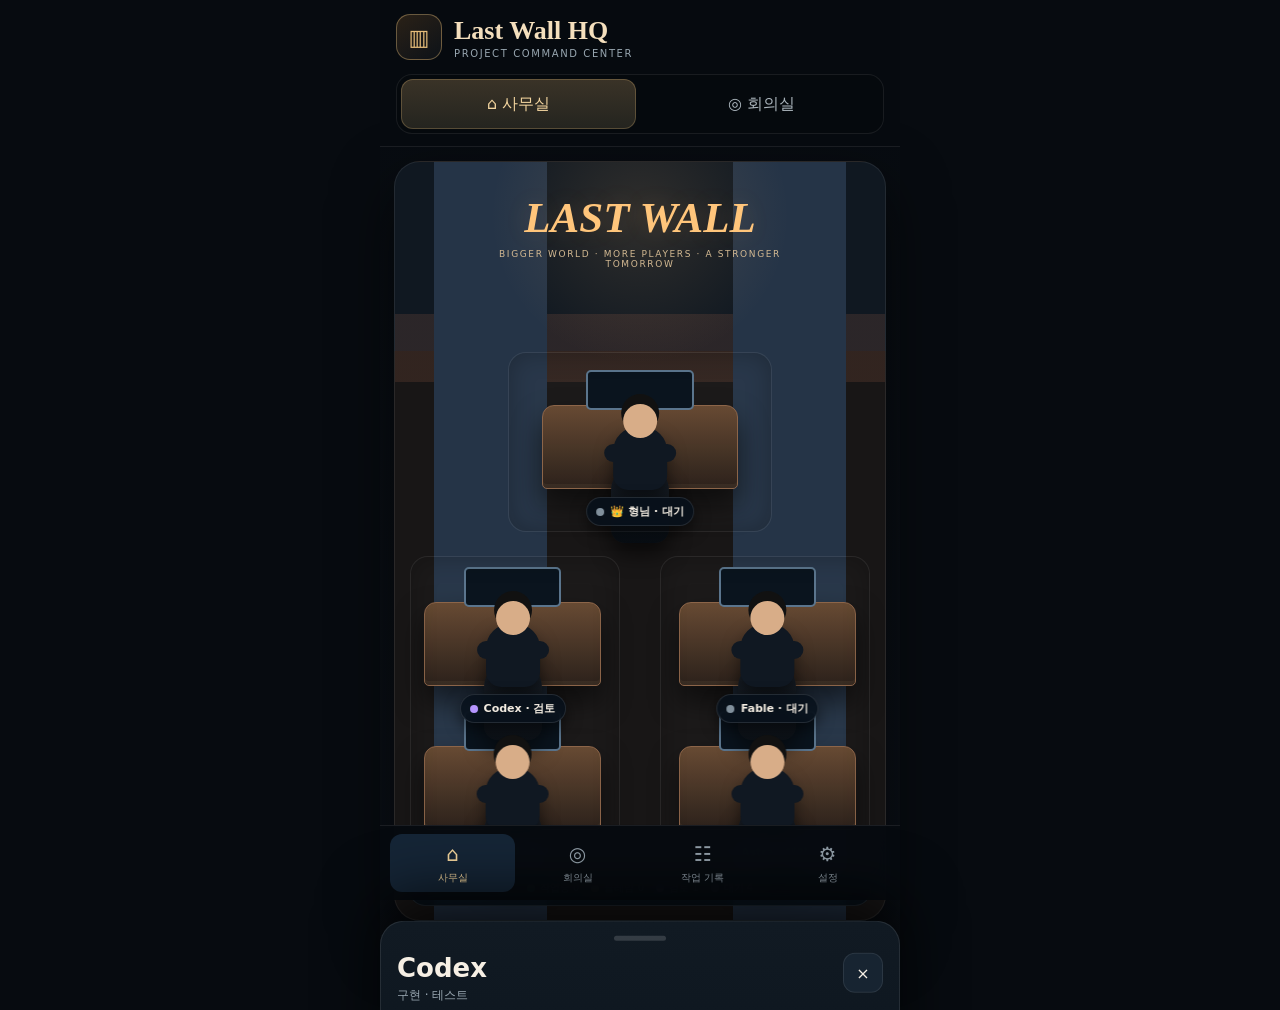
==== commit d6c71fdc: "Rebuild HQ v13 from scratch" ====
--- a/hq/index.html
+++ b/hq/index.html
@@ -1,105 +1 @@
-<!doctype html>
-<html lang="ko"><head><meta charset="utf-8"><meta name="viewport" content="width=device-width,initial-scale=1,viewport-fit=cover"><meta name="theme-color" content="#0c171e"><meta name="robots" content="noindex,nofollow"><meta name="referrer" content="no-referrer"><meta http-equiv="Content-Security-Policy" content="default-src 'none'; script-src 'unsafe-inline'; style-src 'unsafe-inline'; img-src 'self'; connect-src 'self'; base-uri 'none'; form-action 'none'"><title>Last Wall HQ · 세로 오피스</title>
-<style>
-:root{color-scheme:dark;--bg:#0c171e;--panel:#12232d;--text:#f5ecd9;--dim:#a6b6bd;--gold:#d8b779;--line:#8b9eac35;--blue:#92c8df}*{box-sizing:border-box}html{background:var(--bg);height:100%;scrollbar-gutter:stable}body{margin:0;color:var(--text);font:14px/1.6 system-ui,-apple-system,'Apple SD Gothic Neo','Malgun Gothic',sans-serif;min-height:100%;overflow-x:clip}button,a{font:inherit;-webkit-tap-highlight-color:transparent}button{cursor:pointer;color:inherit;touch-action:manipulation}button:focus-visible,a:focus-visible{outline:3px solid var(--blue);outline-offset:3px}[hidden]{display:none!important}.app{max-width:560px;margin:auto;min-height:100dvh;background:#0c171e;box-shadow:0 0 100px #0006}.header{position:sticky;top:0;z-index:3;background:#0c171ef5;backdrop-filter:blur(12px);border-bottom:1px solid var(--line);padding:9px 14px 10px}.brand-row{display:flex;align-items:center;justify-content:space-between;gap:10px}.brand{display:flex;align-items:center;gap:10px}.monogram{border:1px solid #d8b77966;border-radius:10px;width:33px;height:35px;display:grid;place-items:center;color:var(--gold);font-size:17px}.brand h1{margin:0;font-size:18px;font-weight:650;letter-spacing:.3px}.brand p{font-size:10px;color:var(--dim);margin:-1px 0 0}#connection{background:transparent;border:0;border-radius:9px;min-width:44px;min-height:44px;color:#c2d3dc;font-size:21px}.tabs{display:flex;margin-top:9px;border:1px solid var(--line);border-radius:11px;background:#08131a;padding:3px;gap:3px}.tabs button{flex:1;min-height:44px;border:0;background:transparent;border-radius:8px;font-size:13px;color:#a9b9bf}.tabs button[aria-selected=true]{background:#2e403e;color:#f0d8a6;box-shadow:inset 0 0 0 1px #b8a06d50}.tabs i{font-style:normal;margin-right:6px}.scene{position:relative;width:100%;aspect-ratio:9/14;min-height:calc(100svh - 125px);isolation:isolate;background:#292925;overflow:hidden}.art{position:absolute;inset:0;width:100%;height:100%;display:block;pointer-events:none}.room{position:absolute;min-height:64px;background:#0c1b23;border:1px solid #67848b70;border-radius:12px;padding:8px 6px;box-shadow:0 7px 18px #0007;display:flex;flex-direction:column;justify-content:center;align-items:center;line-height:1.25;text-align:center;z-index:1}.room strong{font-size:clamp(12px,3.5vw,17px);font-weight:650;white-space:nowrap}.room small{font-size:clamp(10px,2.7vw,12px);color:#b8c9cc;margin-top:6px;white-space:nowrap}.room:hover{border-color:#dbc28d}.room:active{background:#223439}.room-owner{left:36%;top:21.1%;width:28%;height:9%;min-width:0;border-color:#d5b57b;background:linear-gradient(145deg,#383225,#131f24)}.room-owner strong{color:#ffe6b4}.room-owner small{color:#d5c2a3}.room-codex{left:3.6%;top:39%;width:27%;height:9.8%}.room-fable{right:1.2%;top:39%;width:27%;height:9.8%}.room-claude{left:3.6%;top:59%;width:27%;height:9.8%}.room-opus{right:1.1%;top:59%;width:25.5%;height:9.8%}.room-studio{left:6%;top:80.6%;width:29%;height:9.7%}.room-chief{right:2%;top:80.6%;width:27%;height:9.7%}.room-meeting{left:39.5%;top:57.2%;width:23%;height:9%;background:linear-gradient(150deg,#233c46,#11252b);border-color:#89afb2}.room-meeting strong{font-size:clamp(12px,3.3vw,17px)}.room-meeting small{font-size:10px}.scene-note{position:absolute;left:12px;bottom:9px;right:12px;display:flex;justify-content:space-between;gap:10px;z-index:2;pointer-events:none;font-size:10px;color:#d5d8cd}.scene-note span{padding:5px 8px;background:#0b171fe8;border-radius:6px}.image-error{position:absolute;inset:0;background:#15242c;padding:20px;text-align:center;font-size:12px;z-index:0}.image-error p{margin-top:5px}.rooms-directory{display:grid;grid-template-columns:1fr 1fr;gap:10px}.rooms-directory button{min-height:48px;background:#1b3442;border:1px solid var(--line);border-radius:8px}.scene.failed .room{visibility:hidden}.scene.failed .scene-note{display:none}.meeting{padding:22px 17px 32px;min-height:calc(100dvh - 125px);background:radial-gradient(ellipse at top,#24343155,transparent 60%)}.eyebrow{font-size:10px;letter-spacing:1.9px;color:var(--gold);margin:0 0 6px}h2{font-size:24px;letter-spacing:-.5px;margin:0 0 8px}.intro{font-size:12px;color:var(--dim);line-height:1.8;margin:0 0 16px}.participants{display:flex;gap:7px;flex-wrap:wrap;margin:16px 0}.person{border:1px solid var(--line);border-radius:25px;padding:7px 12px;background:#152831;font-size:12px}.person:first-child{color:#edcda0;border-color:#b0966166}.readonly{font-size:11px;color:#c1c8c5;padding:11px 13px;border-radius:9px;background:#9b987913;border:1px solid #b4a47733;margin:13px 0 20px}.meeting-tabs{display:flex;border-bottom:1px solid var(--line);gap:18px;margin-bottom:18px}.meeting-tabs button{border:0;border-bottom:2px solid transparent;background:none;min-height:44px;color:var(--dim);font-size:13px;padding:6px 2px}.meeting-tabs button[aria-selected=true]{color:#f5dcb0;border-color:var(--gold)}.agenda{border:1px solid var(--line);border-radius:13px;padding:16px;background:#142731;margin:12px 0}.agenda h3{font-size:16px;line-height:1.5;margin:0 0 8px}.agenda p{font-size:12px;color:#c0cdd1;line-height:1.8;margin:8px 0}.badge{display:inline-block;color:#d5c197;border:1px solid #b99b5d55;border-radius:20px;padding:3px 8px;font-size:10px;margin:0 0 10px}.decision{display:flex;gap:12px;padding:14px 0;border-bottom:1px solid var(--line)}.decision b{font-size:12px;color:var(--gold);border:1px solid #b79a6555;border-radius:8px;width:28px;height:28px;display:grid;place-items:center;flex-shrink:0}.decision p{font-size:13px;margin:0;color:#d9e0da}.decision small{font-size:10px;color:#aebec2;display:block;margin-top:6px}.log-message{border:1px solid var(--line);background:#132630;border-radius:3px 13px 13px 13px;margin:15px 0;padding:13px}.log-message header{font-size:12px;color:#e6ca95;font-weight:600}.log-message header small{display:block;color:#95aab5;font-size:10px;font-weight:400}.log-message p{font-size:13px;line-height:1.9;white-space:pre-wrap;margin:10px 0 2px;color:#d2dce0}.empty{border:1px dashed #7b92994d;border-radius:12px;padding:20px 16px;color:#b8c6cd;font-size:12px;line-height:1.9}.source-note{font-size:11px;color:#96aab1;margin-top:15px;line-height:1.8}.composer-note{margin-top:24px;border-radius:10px;border:1px solid #71899735;background:#0b1922;padding:13px;color:#93aab7;font-size:12px;line-height:1.8}.composer-note strong{display:block;color:#c8d0d0;font-weight:500;margin-bottom:3px}dialog{padding:0;border:1px solid #5f7b88;background:#101f28;color:var(--text);border-radius:22px 22px 0 0;margin:auto auto 0;width:min(560px,100%);max-width:100%;max-height:82dvh;box-shadow:0 -10px 80px #0007;overflow:hidden}dialog::backdrop{background:#040d17a3;backdrop-filter:blur(2px)}.dialog-head{padding:22px 20px 13px;border-bottom:1px solid var(--line);position:relative;background:#162a34}.dialog-head:before{content:'';position:absolute;top:8px;left:calc(50% - 17px);width:34px;height:3px;background:#748894;border-radius:2px}.dialog-head h2{font-size:22px;margin-right:40px}.dialog-head p{font-size:11px;color:var(--dim);margin:0 40px 0 0}.close{position:absolute;right:10px;top:14px;width:44px;height:44px;background:#233b4877;border:0;border-radius:12px;font-size:24px;color:#bfcbd2}.dialog-body{padding:18px 20px max(26px,env(safe-area-inset-bottom));overflow:auto;max-height:calc(82dvh - 115px);overscroll-behavior:contain}.dialog-body h3{font-size:15px;line-height:1.7;margin:14px 0 8px}.dialog-body .task-title{font-size:18px}.timer{font-size:28px;font-variant-numeric:tabular-nums;color:#ebd09c;margin:9px 0 0}.muted{font-size:12px;line-height:1.8;color:#a8bbc7}.meta{display:grid;grid-template-columns:94px minmax(0,1fr);gap:12px 8px;font-size:12px;line-height:1.7;margin:18px 0}.meta dt{color:var(--dim)}.meta dd{margin:0;overflow-wrap:anywhere;color:#dbe1e1}.task-link{display:block;width:100%;min-height:44px;border-radius:10px;border:1px solid var(--line);background:#1c3440;padding:12px;margin:9px 0;text-decoration:none;color:#cee2ee;text-align:left;font-size:12px}.task-link small{display:block;font-size:11px;color:#a4bac4}.detail-summary{white-space:pre-wrap;overflow-wrap:anywhere;font-size:13px;line-height:1.85}.divider{border-top:1px solid var(--line);margin-top:20px;padding-top:10px}.app:has(dialog[open]){pointer-events:none}noscript{display:block;padding:12px;text-align:center;font-size:12px;background:#31402d}body.modal-open{overflow:hidden}@media(min-width:800px){.app{margin:20px auto;border:1px solid var(--line);border-radius:18px;overflow:clip}.header{border-radius:18px 18px 0 0}dialog{margin:auto;border-radius:18px;max-height:85vh}.dialog-head:before{display:none}.dialog-body{max-height:calc(85vh - 110px)}}@media(max-width:355px){.header{padding-left:10px;padding-right:10px}.room{padding:6px 3px;border-radius:9px;min-height:60px}.room strong{font-size:12px}.room small{font-size:10px;margin-top:4px}.scene{aspect-ratio:9/15}.room-meeting{min-height:54px}}
-
-/* v8: spatial controls, not info cards. The hit area remains >=44px. */
-.scene{aspect-ratio:600/934;min-height:0;overflow:hidden}
-.art{height:auto;width:100%;max-width:none}
-.room{display:flex;align-items:center;justify-content:flex-start;background:none!important;border:0!important;box-shadow:none!important;padding:0;min-height:44px;width:24%;height:16%;transform:translateX(-50%);overflow:visible}
-.room strong,.seat-name{display:block;position:relative;z-index:2;border-radius:999px;padding:3px 9px;color:#f4e5c9;font-size:12px!important;line-height:20px;font-weight:650;white-space:nowrap;background:#0b1825d9;border:1px solid #a4987666;box-shadow:0 2px 8px #0007}
-.room small{display:none}.room:hover strong,.meeting-seat:hover .seat-name{border-color:#c6ae76}
-.room .agent-avatar{width:100%;height:auto;max-height:none;position:relative;margin-top:-4px;filter:drop-shadow(0 5px 4px #0005);pointer-events:none}
-.room-owner{left:50%;top:19.2%;right:auto;width:25%;height:16%}.room-owner strong{color:#ffe0a4}
-.room-codex{left:13.5%;top:36.3%;right:auto;width:29%;height:19%}
-.room-fable{left:89%;top:36.3%;right:auto;width:28%;height:19%}
-.room-claude{left:13.5%;top:56.3%;right:auto;width:29%;height:19%}
-.room-opus{left:90%;top:56.3%;right:auto;width:27%;height:19%}
-.room-studio{left:18%;top:77.9%;right:auto;width:30%;height:19%}
-.room-chief{left:89%;top:77.9%;right:auto;width:29%;height:19%}
-.room-meeting{left:50%;top:57%;right:auto;width:30%;height:13%;min-height:44px;justify-content:center}
-.room-meeting strong{font-size:12px!important}
-.table-repair{position:absolute;left:35%;top:54.8%;width:30%;height:11.5%;border-radius:50%;background:repeating-linear-gradient(94deg,#67473630 0 2px,#49362830 3px 6px),radial-gradient(ellipse at 40% 25%,#9a7557,#5c4435 65%,#352c24 95%);border:2px solid #69523e;box-shadow:0 4px 0 #322921,0 7px 8px #0005}
-.table-repair:before,.table-repair:after{content:'';position:absolute;background:#c3b29a;width:16%;height:22%;top:20%;left:21%;transform:rotate(-15deg);box-shadow:1px 1px 1px #0005}
-.table-repair:after{left:67%;top:55%;width:9%;height:16%;background:#192833;border:1px solid #9d9b87}
-.scene-note{font-size:9px}.scene-note span{background:#0b171f9e}
-.meeting{padding:0;min-height:0;background:#17222a}
-.boardroom{position:relative;isolation:isolate;aspect-ratio:600/880;width:100%;overflow:hidden;background:#30251e}
-.board-wall{position:absolute;left:0;top:0;right:0;height:26%;background-image:url('./office-art.avif?v=8');background-size:100% auto;background-position:center bottom;border-bottom:4px solid #382a1e}
-.board-floor{position:absolute;left:-20%;right:-20%;top:25%;bottom:-30%;background:repeating-linear-gradient(90deg,#312c2720 0 32px,#9b816128 33px 34px),repeating-linear-gradient(0deg,#81725c 0 85px,#61513e 86px 88px);transform:perspective(380px) rotateX(30deg);transform-origin:top center;box-shadow:inset 0 24px 35px #080e17aa}
-.board-side{position:absolute;top:24%;bottom:0;width:10%;background:linear-gradient(90deg,#131c22,#3b3028,#1b2328);border-right:1px solid #b3934f55;box-shadow:6px 0 18px #0004}.board-side.right{right:0;transform:scaleX(-1)}
-.board-rug{position:absolute;left:10%;top:32%;width:80%;height:65%;border:1px solid #92735370;border-radius:40% 40% 10% 10%;background:radial-gradient(ellipse,#433e37,#383833);box-shadow:0 12px 24px #0006}
-.executive-table{position:absolute;left:25%;top:36%;width:50%;height:52%;transform:perspective(520px) rotateX(20deg);transform-origin:50% 0;border-radius:14px 14px 30px 30px;border:2px solid #b9924d;background:repeating-linear-gradient(89deg,#331c152b 0 2px,#7c563224 4px 6px),linear-gradient(105deg,#413125,#765131 48%,#34291f);box-shadow:0 8px 0 #34261b,0 13px 0 #8e6c3d,0 26px 18px #0007,inset 0 0 35px #2b201c}
-.executive-table:before{content:'';position:absolute;left:47%;top:6%;width:6%;height:83%;border:1px solid #debb75;background:#6b502d;box-shadow:0 0 15px #d8ab4866,inset 0 0 8px #2b2117}
-.table-prop{position:absolute;background:#0d202c;border:1px solid #799099;width:21%;height:11%;border-radius:3px;box-shadow:0 5px 2px #0006}.prop-a{left:8%;top:26%;transform:rotate(7deg)}.prop-b{right:8%;top:22%;transform:rotate(-7deg)}.prop-c{left:7%;top:60%;transform:rotate(7deg)}.table-prop:after{content:'';position:absolute;left:14%;top:20%;width:60%;height:3px;background:#99c0b3;box-shadow:0 7px 0 #658493,0 14px 0 #ad9764}
-.meeting-seat{position:absolute;z-index:2;background:none;border:0;padding:0;display:flex;flex-direction:column;align-items:center;justify-content:flex-start;width:25%;min-width:60px;min-height:44px;transform:translateX(-50%);overflow:visible}
-.meeting-seat .agent-avatar{width:100%;height:auto;filter:drop-shadow(0 7px 4px #0007);margin-top:-4px}
-.meeting-seat[data-seat=owner]{left:50%;top:25%;width:25%}.meeting-seat[data-seat=astra]{left:21%;top:41%;width:29%}.meeting-seat[data-seat=fable]{left:80%;top:41%;width:29%}.meeting-seat[data-seat=codex]{left:18%;top:65%;width:32%}.meeting-seat[data-seat=chief]{left:56%;top:70.5%;width:28%}
-.boardroom .board-caption{position:absolute;right:12px;top:10px;color:#e9d6b8;background:#0c1923bb;border:1px solid #9c80514d;border-radius:20px;font-size:10px;padding:4px 9px;z-index:2}
-.meeting-records{background:#10212b;border-top:1px solid var(--line);padding:0 16px 8px}.meeting-records>summary{min-height:52px;cursor:pointer;display:flex;align-items:center;justify-content:space-between;font-size:13px;color:#e9d1a7;list-style:none}.meeting-records>summary:after{content:'＋';font-size:20px}.meeting-records[open]>summary:after{content:'−'}
-.meeting-records .readonly{margin-top:0}.sr-only{position:absolute!important;width:1px;height:1px;padding:0;overflow:hidden;clip-path:inset(50%);white-space:nowrap}
-.progress-line{display:flex;justify-content:space-between;gap:12px;align-items:center;margin:12px 0 5px;font-size:13px}.progress-line strong{color:#e9c48c}.progress-track{width:100%;height:7px;border-radius:8px;background:#314450;overflow:hidden;margin:6px 0 12px}.progress-track i{height:100%;display:block;background:#d2b177}
-@media(max-width:355px){.scene{aspect-ratio:600/934}.room{min-height:44px}.room strong,.seat-name{font-size:11px!important;padding:2px 7px}.room-meeting{min-height:44px}}
-
-</style></head><body><noscript>작업 기록과 회의실을 열려면 JavaScript가 필요합니다. 그림은 실제 작업 영상이 아닙니다.</noscript><div class="app" id="app"><header class="header"><div class="brand-row"><div class="brand"><span class="monogram" aria-hidden="true">▥</span><div><h1>Last Wall <span style="color:var(--gold)">HQ</span></h1><p id="snapshot">개인 오피스 · 기록 잠김</p></div></div><button id="connection" aria-label="연결 정보와 작업 목록">ⓘ</button></div><div class="tabs" role="tablist" aria-label="오피스 공간"><button id="office-tab" role="tab" aria-controls="office-panel" aria-selected="true"><i>⌂</i>사무실</button><button id="meeting-tab" role="tab" aria-controls="meeting-panel" aria-selected="false"><i>◎</i>회의실</button></div></header>
-<main><section id="office-panel" role="tabpanel" aria-labelledby="office-tab"><div class="scene" id="scene"><img class="art" id="art" src="./office-art.avif?v=8" width="600" height="1158" alt="중앙 집무석이 주변 팀원 책상과 회의 테이블을 바라보는 따뜻한 세로형 사무실."><div class="image-error" id="image-error" hidden><p>사무실 그림을 불러오지 못했습니다.<br>연결 정보(ⓘ)에서 같은 팀원 기록을 열 수 있습니다.</p><div class="rooms-directory" id="rooms-directory"></div></div>
-<div class="table-repair" aria-hidden="true"></div><button class="room room-owner" data-room="owner"><strong>♛ 형님</strong><small>중앙 집무실</small></button><button class="room room-codex" data-room="codex"><strong>Codex</strong><small>기록 잠김</small></button><button class="room room-fable" data-room="fable"><strong>Fable</strong><small>기록 잠김</small></button><button class="room room-claude" data-room="claude"><strong>Claude</strong><small>기록 잠김</small></button><button class="room room-opus" data-room="opus"><strong>Opus</strong><small>기록 잠김</small></button><button class="room room-studio" data-room="studio"><strong>Studio QA</strong><small>점유 미확인</small></button><button class="room room-chief" data-room="chief"><strong>총지휘</strong><small>검토 · 통합</small></button><button class="room room-meeting" id="meeting-room"><strong>◎ 회의실</strong><small>안건 · 기록 ↗</small></button><div class="scene-note"><span>방을 터치해 상세 보기</span><span>PHASE 01</span></div></div></section>
-<section class="meeting" id="meeting-panel" role="tabpanel" aria-labelledby="meeting-tab" hidden>
-<div class="boardroom" aria-label="긴 회의 테이블을 둘러싼 형님, 총지휘, Codex, Fable, Astra의 5개 상징 아바타">
-<div class="board-wall" aria-hidden="true"></div><div class="board-floor" aria-hidden="true"></div><div class="board-side" aria-hidden="true"></div><div class="board-side right" aria-hidden="true"></div><div class="board-rug" aria-hidden="true"></div>
-<div class="executive-table" aria-hidden="true"><i class="table-prop prop-a"></i><i class="table-prop prop-b"></i><i class="table-prop prop-c"></i></div>
-<span class="board-caption">PRIVATE COUNCIL · 5석</span>
-<div id="meeting-seats"></div>
-</div>
-<details class="meeting-records" id="meeting-records"><summary>회의 기록 · 안건 / 결정 / 대화</summary>
-<div class="participants sr-only" aria-label="회의 역할 구성, 접속 상태가 아님"><span>형님</span><span>총지휘</span><span>Codex</span><span>Fable</span><span>Astra</span></div>
-<div class="readonly">1차 · 기록 열람용 / 실제 AI 채팅은 미연결</div>
-<div class="meeting-tabs" role="tablist" aria-label="회의 기록 분류"><button id="agenda-tab" data-meeting-tab="agenda" role="tab" aria-selected="true" aria-controls="meeting-content">안건</button><button id="decisions-tab" data-meeting-tab="decisions" role="tab" aria-selected="false" aria-controls="meeting-content">결정사항</button><button id="records-tab" data-meeting-tab="records" role="tab" aria-selected="false" aria-controls="meeting-content">대화 기록</button></div><div id="meeting-content" role="tabpanel" aria-labelledby="agenda-tab"></div>
-<div class="composer-note">기록에 있는 발언만 표시합니다. 메시지 전송·AI 응답은 연결되지 않았습니다.</div></details></section></main></div>
-<dialog id="detail"><header class="dialog-head"><h2 id="detail-title"></h2><p id="detail-role"></p><button class="close" id="close" aria-label="상세 닫기">×</button></header><div class="dialog-body" id="detail-body"></div></dialog>
-<script>
-'use strict';
-const $=id=>document.getElementById(id),esc=v=>String(v??'').replace(/[&<>"']/g,c=>({'&':'&amp;','<':'&lt;','>':'&gt;','"':'&quot;',"'":'&#39;'}[c]));
-const TEAMS=[{id:'owner',name:'형님',role:'오너 · 최종 방향과 게시 승인'},{id:'chief',name:'총지휘',role:'작업 배분 · 검토 · 통합 판단'},{id:'codex',name:'Codex',role:'구현 · 테스트 · Studio 검증 / Sol·Luna 코딩'},{id:'claude',name:'Claude',role:'일반 구현 · UI / Sonnet·Haiku 작업'},{id:'opus',name:'Opus',role:'고난도 시스템 · 서버 권한 검토'},{id:'fable',name:'Fable',role:'독립 감사 · 고난도 검토'},{id:'studio',name:'Studio QA',role:'Desktop · Galaxy A06 검증 기록'},{id:'astra',name:'Astra',role:'코딩 리뷰 · 검토 / 독립 에이전트 연결 미확인'}];
-const STATUS={claimed:'클레임 기록',queued:'대기열 기록',review:'검토 대기',blocked:'차단 기록',done:'종료 기록',unknown:'배정 미확인'};
-const blank=()=>({readOnly:true,mode:'locked',observedAt:null,issues:[],meetings:[]});
-let data=blank(),space='office',meetingTab='agenda',selected=null,key=new URLSearchParams(location.hash.slice(1)).get('k')||'',epoch=0,controller=null,loading=false,error='',lastFocus=null,lastRecord='';
-function stateOf(t){let l=t?.labels||[];if(t?.state==='closed'||l.includes('done'))return'done';if(l.includes('blocked'))return'blocked';if(l.some(v=>v.endsWith('-running')))return'claimed';if(l.some(v=>v.endsWith('-review')))return'review';if(l.some(v=>v.endsWith('-ready')))return'queued';return'unknown';}
-function laneOf(t){let m=(t?.model||'').toLowerCase();if(m.includes('astra'))return'astra';if(m.includes('fable'))return'fable';if(m.includes('opus'))return'opus';if(m.includes('haiku'))return'claude';if(m.includes('luna'))return'codex';return ['claude','codex','astra'].includes(t?.lane)?t.lane:null;}
-function tasksOf(id){return data.issues.filter(t=>laneOf(t)===id);}
-function duration(t){let a=Date.parse(t?.claimedAt),b=Date.parse(t?.claimEndedAt||data.observedAt);return Number.isFinite(a)&&Number.isFinite(b)&&b>=a?b-a:null;}
-function elapsed(ms){if(ms===null||!Number.isFinite(ms)||ms<0)return'측정 안 됨';let m=Math.floor(ms/60000);return m>=60?`${Math.floor(m/60)}시간 ${m%60}분`:`${m}분`;}
-const date=v=>typeof v==='string'&&Number.isFinite(Date.parse(v))?new Date(v).toLocaleString('ko-KR',{month:'numeric',day:'numeric',hour:'2-digit',minute:'2-digit'}):'기록 없음';
-function validateData(v){if(v?.readOnly!==true||!Array.isArray(v.issues)||v.issues.length>500||typeof v.observedAt!=='string'||!Number.isFinite(Date.parse(v.observedAt)))throw Error('올바르지 않은 저장본입니다.');const text=(x,max=2000)=>typeof x==='string'&&x.length<=max;for(const t of v.issues){if(!t||!Number.isSafeInteger(t.number)||t.number<1||!text(t.title,1000)||!Array.isArray(t.labels)||t.labels.length>100||!t.labels.every(s=>text(s,100)))throw Error('잘못된 작업 기록입니다.');for(const p of ['model','branch','summary'])if(t[p]!=null&&!text(t[p],15000))throw Error('잘못된 작업 필드입니다.');if(t.pr!=null&&(!Number.isSafeInteger(t.pr)||t.pr<1))throw Error('잘못된 PR 번호입니다.');}
- const meetings=v.meetings??[];if(!Array.isArray(meetings)||meetings.length>50)throw Error('잘못된 회의 기록입니다.');for(const m of meetings){if(!m||!text(m.title,200)||!text(m.source,500)||!Array.isArray(m.agenda)||!Array.isArray(m.decisions)||!Array.isArray(m.messages)||m.agenda.length>30||m.decisions.length>30||m.messages.length>100)throw Error('잘못된 회의 형식입니다.');if(!m.agenda.every(x=>text(x,2000))||!m.decisions.every(x=>text(x,2000)))throw Error('잘못된 안건입니다.');for(const msg of m.messages){if(!msg||!['owner','chief','fable','codex','astra'].includes(msg.author)||!text(msg.body,5000)||!text(msg.source,500)||!['owner-request','implementation-note','agent-evidence'].includes(msg.kind)||(['fable','codex','astra'].includes(msg.author)&&msg.kind!=='agent-evidence'))throw Error('발언 출처를 확인할 수 없습니다.');}}
- return {...v,mode:'snapshot',meetings};}
-function decode64(s){if(typeof s!=='string'||s.length>4000000||!/^[A-Za-z0-9_-]+$/.test(s))throw Error('올바르지 않은 암호화 기록입니다.');let a=s.replace(/-/g,'+').replace(/_/g,'/');return Uint8Array.from(atob(a.padEnd(Math.ceil(a.length/4)*4,'=')),c=>c.charCodeAt(0));}
-async function decryptRecord(rec,k){if(rec?.version!==1||rec.algorithm!=='AES-256-GCM')throw Error('지원하지 않는 저장본입니다.');let raw=decode64(k),iv=decode64(rec.iv);if(raw.length!==32||iv.length!==12)throw Error('개인 링크를 확인해주세요.');let ck=await crypto.subtle.importKey('raw',raw,{name:'AES-GCM'},false,['decrypt']);let plain=await crypto.subtle.decrypt({name:'AES-GCM',iv},ck,decode64(rec.data));return validateData(JSON.parse(new TextDecoder().decode(plain)));}
-function refresh(){for(const b of document.querySelectorAll('[data-room]')){let id=b.dataset.room,t=tasksOf(id)[0];if(['owner','chief','studio'].includes(id))continue;b.querySelector('small').textContent=data.mode==='locked'?'기록 잠김':t?STATUS[stateOf(t)]:'배정 미확인';}const age=data.observedAt&&Date.now()-Date.parse(data.observedAt)>900000;$('snapshot').textContent=data.mode==='locked'?'개인 오피스 · 기록 잠김':`${age?'과거 저장본':'저장본'} · ${date(data.observedAt)}`;renderMeeting();}
-function meetingMarkup(tab){if(data.mode==='locked')return '<div class="empty">개인 링크로 열면 보호된 회의 기록을 볼 수 있습니다.</div>';if(!data.meetings.length)return '<div class="empty">아직 저장된 회의가 없습니다. 발언이나 결정사항을 임의로 표시하지 않습니다.</div>';let out='';for(const m of data.meetings){if(tab==='agenda'){out+='<article class="agenda"><span class="badge">요청 기록</span><h3>'+esc(m.title)+'</h3>'+m.agenda.map(a=>'<p>'+esc(a)+'</p>').join('')+'<div class="source-note">출처: '+esc(m.source)+'</div></article>';}
- else if(tab==='decisions'){out+='<p class="eyebrow">'+esc(m.title)+'</p>'+m.decisions.map((d,i)=>'<div class="decision"><b>'+String(i+1).padStart(2,'0')+'</b><div><p>'+esc(d)+'</p><small>'+esc(m.source)+'</small></div></div>').join('');}
- else{out+='<p class="source-note">실시간 채팅이 아닌 저장된 요청·운영 메모입니다.</p>'+m.messages.map(msg=>'<article class="log-message"><header>'+esc(TEAMS.find(t=>t.id===msg.author).name)+'<small>'+esc(msg.source)+'</small></header><p>'+esc(msg.body)+'</p></article>').join('');for(const id of ['fable','astra'])if(!m.messages.some(msg=>msg.author===id))out+='<div class="empty">'+(id==='fable'?'Fable':'Astra')+'의 회의 발언은 아직 기록되지 않았습니다. 접속 중 표시는 아닙니다.</div>';}}
- return out;}
-function renderMeeting(){document.querySelectorAll('[data-meeting-tab]').forEach(b=>b.setAttribute('aria-selected',String(b.dataset.meetingTab===meetingTab)));$('meeting-content').setAttribute('aria-labelledby',meetingTab==='agenda'?'agenda-tab':meetingTab==='decisions'?'decisions-tab':'records-tab');$('meeting-content').innerHTML=meetingMarkup(meetingTab);}
-function openSpace(next){space=next;for(const n of ['office','meeting']){$(n+'-panel').hidden=n!==space;$(n+'-tab').setAttribute('aria-selected',String(n===space));}window.scrollTo({top:0,behavior:'instant'});if(next==='meeting')renderMeeting();}
-function issueLink(t){return '<a class="task-link" target="_blank" rel="noopener noreferrer" href="https://github.com/macchiatopsk-create/LastWall/issues/'+t.number+'">이슈 #'+t.number+' ↗</a>'+(t.pr?'<a class="task-link" target="_blank" rel="noopener noreferrer" href="https://github.com/macchiatopsk-create/LastWall/pull/'+t.pr+'">PR #'+t.pr+' ↗</a>':'');}
-function showDialog(title,role,html){if(!$('detail').open)lastFocus=document.activeElement;$('detail-title').textContent=title;$('detail-role').textContent=role;$('detail-body').innerHTML=html;document.body.classList.add('modal-open');if(!$('detail').open)$('detail').showModal();$('detail-body').scrollTop=0;$('close').focus({preventScroll:true});}
-function closeDialog(){if($('detail').open)$('detail').close();}
-function personHTML(id,num){const r=TEAMS.find(t=>t.id===id),ts=tasksOf(id),t=ts.find(x=>x.number===num)||ts[0];const status=t?STATUS[stateOf(t)]:id==='owner'?'최종 결정 · 승인':id==='chief'?'지휘 역할 · 상시 실행 아님':id==='astra'?'별도 모델 연결 미확인':'확인된 실행 기록 없음';return '<span class="badge">'+status+'</span><p class="eyebrow">현재 작업</p><h3 class="task-title">'+esc(t?'#'+t.number+' '+t.title:id==='owner'?'방향 결정 · 최종 게시 승인':id==='chief'?'작업 배분 · 검토 · 통합':'배정된 작업 기록 없음')+'</h3><dl class="meta"><dt>담당 역할</dt><dd>'+esc(r.role)+'</dd><dt>작업 상태</dt><dd>'+status+'</dd><dt>실제 작업시간</dt><dd>측정 안 됨</dd><dt>기록된 담당 구간</dt><dd>'+elapsed(duration(t))+'</dd><dt>시작 기록</dt><dd>'+date(t?.claimedAt)+'</dd><dt>해제 / 검토</dt><dd>'+date(t?.claimEndedAt)+'</dd><dt>모델 기록</dt><dd>'+esc(t?.model||'미확인')+'</dd><dt>Heartbeat</dt><dd>미연결</dd></dl>'+progressHTML(t)+(t?.branch?'<dl class="meta"><dt>브랜치</dt><dd>'+esc(t.branch)+'</dd></dl>':'')+(t?.summary?'<div class="divider"><h3>최근 제출 기록</h3><p class="detail-summary">'+esc(t.summary)+'</p></div>':'')+(t?issueLink(t):'')+(ts.length>1?'<h3>이 팀의 다른 작업</h3>'+ts.map(x=>'<button class="task-link" data-task="'+x.number+'">#'+x.number+' '+esc(x.title)+'</button>').join(''):'')+'<button class="task-link" id="open-meeting">우리 5명 회의실 ↗</button><p class="readonly">'+date(data.observedAt)+' 저장본 기준입니다. 담당 구간은 실제 코딩 시간이 아니며, 좌석과 아바타는 접속·실행 증거가 아닙니다. 기록에 없는 시간·진행률은 만들지 않습니다.</p>';}
-function bindDetail(){document.querySelectorAll('[data-task]').forEach(b=>b.onclick=()=>{let t=data.issues.find(t=>t.number===Number(b.dataset.task));if(t)showPerson(laneOf(t)||'chief',t.number);});if($('open-meeting'))$('open-meeting').onclick=()=>{closeDialog();openSpace('meeting');};}
-function showPerson(id,num=null){const r=TEAMS.find(t=>t.id===id);if(!r)return;selected=id;showDialog(r.name,r.role,personHTML(id,num));bindDetail();}
-function showConnection(){selected='connection';showDialog('기록 연결','조회 전용 · 자동 실행 없음','<dl class="meta"><dt>작업 관측</dt><dd>'+date(data.observedAt)+'</dd><dt>데이터</dt><dd>'+(data.mode==='locked'?'잠김':'암호화된 저장본')+'</dd><dt>러너 심박</dt><dd>미연결</dd><dt>AI 채팅</dt><dd>미연결 · 회의는 기록 열람만</dd></dl><p class="muted">'+esc(error||'기존 개인 링크를 그대로 사용할 수 있습니다.')+'</p><button class="task-link" id="reload">게시된 기록 다시 읽기 ↻</button><h3>작업 목록</h3>'+data.issues.map(t=>'<button class="task-link" data-task="'+t.number+'">#'+t.number+' '+esc(t.title)+'<small>'+STATUS[stateOf(t)]+'</small></button>').join('')+'<p class="readonly">개인 링크를 가진 사람은 기록을 볼 수 있습니다. 링크를 공유하지 마세요. 자동 수집·채팅·작업 명령은 연결되지 않았습니다.</p>');bindDetail();$('reload').onclick=()=>loadData(true);}
-async function loadData(manual=false){if(loading)return;loading=true;const own=++epoch,c=new AbortController();controller=c;let timer=setTimeout(()=>c.abort(),10000);try{if(!key)throw Error('전달받은 개인 링크로 열면 기록이 표시됩니다.');let r=await fetch('./status.enc.json',{credentials:'omit',cache:'no-store',referrerPolicy:'no-referrer',signal:c.signal});if(!r.ok)throw Error('저장본을 가져오지 못했습니다.');let text=await r.text();if(text.length>4000000)throw Error('저장본이 너무 큽니다.');let next=await decryptRecord(JSON.parse(text),key);if(own!==epoch)return;error='';if(lastRecord!==text){data=next;lastRecord=text;refresh();}if(manual&&selected==='connection')showConnection();}catch(e){if(own!==epoch)return;error=e.name==='AbortError'?'연결 시간이 초과되었습니다.':e.name==='OperationError'?'개인 기록을 열지 못했습니다. 링크를 확인해주세요.':e.message;if(manual&&selected==='connection')showConnection();}finally{clearTimeout(timer);if(own===epoch)loading=false;}}
-function clearPrivate(){epoch++;controller?.abort();loading=false;data=blank();lastRecord='';error='';key=new URLSearchParams(location.hash.slice(1)).get('k')||'';closeDialog();$('detail-body').replaceChildren();refresh();loadData();}
-
-const MEETING_MEMBERS=['owner','astra','fable','codex','chief'];
-const PALETTES={owner:['#d4b16d','#534833'],chief:['#91aeba','#334950'],codex:['#8cb4d1','#2f445a'],astra:['#b9b3dc','#484763'],fable:['#b6c8b4','#43564c'],claude:['#c4a49c','#62443f'],opus:['#9f99bd','#48405f'],studio:['#9bbaa9','#3b5349']};
-function avatar(id,scope){const c=PALETTES[id]||PALETTES.chief,k='av-'+scope+'-'+id;return `<svg class="agent-avatar" viewBox="0 0 130 150" aria-hidden="true" focusable="false"><defs><linearGradient id="${k}" x2="0.7" y2="1"><stop stop-color="${c[0]}"/><stop offset="1" stop-color="${c[1]}"/></linearGradient></defs><ellipse cx="65" cy="141" rx="45" ry="8" fill="#090f1680"/><rect x="21" y="63" width="88" height="70" rx="23" fill="#17252a" stroke="#756348" stroke-width="2"/><rect x="32" y="70" width="66" height="63" rx="21" fill="#283739"/><path d="M38 96Q65 74 92 96L100 134H30Z" fill="url(#${k})"/><rect x="56" y="76" width="18" height="19" rx="6" fill="${c[0]}"/><rect x="31" y="24" width="68" height="59" rx="24" fill="url(#${k})" stroke="#dfd5b06b" stroke-width="1.5"/><rect x="27" y="46" width="9" height="20" rx="4" fill="${c[1]}"/><rect x="94" y="46" width="9" height="20" rx="4" fill="${c[1]}"/><rect x="39" y="44" width="52" height="25" rx="10" fill="#102431"/><path d="M47 52H55M75 52H83" stroke="#d8eaf0" stroke-width="4" stroke-linecap="round"/><path d="M60 64H70" stroke="${c[0]}" stroke-width="2" stroke-linecap="round"/><path d="M43 95L24 119L36 127L55 104M87 95L105 119L94 127L76 104" fill="${c[1]}" stroke="${c[0]}" stroke-width="2"/><path d="M17 125H113L106 140H24Z" fill="#352c23" stroke="#a07f53"/><path d="M43 114H88L93 134H38Z" fill="#263841" stroke="#667f83"/><circle cx="65" cy="124" r="3" fill="${c[0]}"/>${id==='owner'?'<path d="M47 24L43 11L56 17L65 6L74 17L87 11L83 24Z" fill="#edd493" stroke="#926e39"/>':''}</svg>`;}
-function installAvatars(){document.querySelectorAll('[data-room]').forEach(b=>{b.insertAdjacentHTML('beforeend',avatar(b.dataset.room,'office'));b.setAttribute('aria-label',TEAMS.find(t=>t.id===b.dataset.room).name+' · 작업 상세');});$('meeting-seats').innerHTML=MEETING_MEMBERS.map(id=>{const r=TEAMS.find(t=>t.id===id);return '<button class="meeting-seat" data-seat="'+id+'" aria-label="'+r.name+' · 담당과 작업 상세"><span class="seat-name">'+(id==='owner'?'♛ ':'')+r.name+'</span>'+avatar(id,'meeting')+'</button>';}).join('');document.querySelectorAll('[data-seat]').forEach(b=>b.onclick=()=>showPerson(b.dataset.seat));}
-function progressOf(t){const p=t?.progress;if(p&&typeof p==='object'&&!Array.isArray(p)&&typeof p.source==='string'&&p.source.trim()){if(Number.isInteger(p.completed)&&Number.isInteger(p.total)&&p.total>0&&p.total<=10000&&p.completed>=0&&p.completed<=p.total)return{value:Math.round(p.completed/p.total*100),label:'체크리스트 '+p.completed+'/'+p.total+' 완료',source:p.source};if(Number.isFinite(p.percent)&&p.percent>=0&&p.percent<=100)return{value:p.percent,label:'기록된 진행률 '+p.percent+'%',source:p.source};}return{value:null,label:'진행률 미기록',source:''};}
-function progressHTML(t){const p=progressOf(t);return '<div class="progress-line"><span>작업 진행률</span><strong>'+esc(p.value===null?'미기록':p.value+'%')+'</strong></div>'+(p.value===null?'<p class="muted">진행률 또는 완료 체크리스트가 기록되지 않았습니다.</p>':'<div class="progress-track" role="progressbar" aria-label="'+esc(p.label)+'" aria-valuemin="0" aria-valuemax="100" aria-valuenow="'+p.value+'"><i style="width:'+p.value+'%"></i></div><p class="muted">'+esc(p.label)+' · 출처: '+esc(p.source)+'</p>');}
-
-function init(){installAvatars();document.querySelectorAll('[data-room]').forEach(b=>b.onclick=()=>showPerson(b.dataset.room));$('office-tab').onclick=()=>openSpace('office');$('meeting-tab').onclick=()=>openSpace('meeting');$('meeting-room').onclick=()=>openSpace('meeting');document.querySelectorAll('[data-meeting-tab]').forEach(b=>b.onclick=()=>{meetingTab=b.dataset.meetingTab;renderMeeting();});for(const list of document.querySelectorAll('[role=tablist]'))list.addEventListener('keydown',e=>{if(!['ArrowLeft','ArrowRight','Home','End'].includes(e.key))return;const buttons=[...list.querySelectorAll('[role=tab]')],i=buttons.indexOf(document.activeElement);if(i<0)return;e.preventDefault();let next=e.key==='Home'?0:e.key==='End'?buttons.length-1:(i+(e.key==='ArrowRight'?1:-1)+buttons.length)%buttons.length;buttons[next].focus();buttons[next].click();});$('connection').onclick=showConnection;$('close').onclick=closeDialog;$('detail').addEventListener('close',()=>{document.body.classList.remove('modal-open');lastFocus?.focus?.({preventScroll:true});});$('detail').addEventListener('click',e=>{if(e.target===$('detail')){let r=$('detail').getBoundingClientRect();if(e.clientX<r.left||e.clientX>r.right||e.clientY<r.top||e.clientY>r.bottom)closeDialog();}});$('art').addEventListener('error',()=>{$('scene').classList.add('failed');$('image-error').hidden=false;});$('art').addEventListener('load',()=>{$('scene').classList.remove('failed');$('image-error').hidden=true;});$('rooms-directory').innerHTML=TEAMS.map(t=>'<button data-fallback="'+t.id+'">'+t.name+'</button>').join('')+'<button data-fallback="meeting">회의실</button>';document.querySelectorAll('[data-fallback]').forEach(b=>b.onclick=()=>b.dataset.fallback==='meeting'?openSpace('meeting'):showPerson(b.dataset.fallback));window.addEventListener('hashchange',clearPrivate);const u=new URL(location.href);if(u.searchParams.has('wide')){u.searchParams.delete('wide');try{history.replaceState(null,'',u);}catch{}}refresh();loadData();setInterval(()=>{if(!document.hidden)loadData();},60000);}
-window.HQOffice={version:'8.0-five-seat-office',stateOf,laneOf,duration,elapsed,validateData,decryptRecord,meetingMarkup,progressOf,MEETING_MEMBERS,TEAMS,getView:()=>({space,meetingTab,selected,locked:data.mode==='locked',observedAt:data.observedAt,meetings:data.meetings.length})};
-init();
-</script></body></html>
+<!doctype html><html lang="ko"><head><meta charset="utf-8"><meta name="viewport" content="width=device-width,initial-scale=1,viewport-fit=cover"><meta name="theme-color" content="#090d12"><meta name="robots" content="noindex,nofollow"><meta name="referrer" content="no-referrer"><meta http-equiv="Content-Security-Policy" content="default-src 'none'; script-src 'unsafe-inline'; style-src 'unsafe-inline'; img-src 'self' data:; base-uri 'none'; form-action 'none'"><title>Last Wall HQ</title><link rel="manifest" href="./manifest.webmanifest?v=13"><link rel="icon" href="./icon-192.png?v=13" sizes="192x192" type="image/png"><link rel="apple-touch-icon" href="./icon-180.png?v=13"><style>:root{color-scheme:dark;--bg:#070b10;--panel:#0d141c;--gold:#e6bd7a;--text:#f6efe4;--muted:#98a6b0;--line:#ffffff14;--green:#48d983;--yellow:#efb64d;--purple:#b696ff;--red:#ff6b72;--gray:#81909c}*{box-sizing:border-box}html,body{margin:0;background:var(--bg);color:var(--text);font-family:Inter,system-ui,-apple-system,"Apple SD Gothic Neo","Malgun Gothic",sans-serif}body{min-height:100vh}.app{max-width:520px;min-height:100vh;margin:0 auto;background:linear-gradient(180deg,#070b10,#0b1017)}button{font:inherit;color:inherit}.top{position:sticky;top:0;z-index:30;padding:14px 16px 12px;background:#070b10f2;backdrop-filter:blur(16px);border-bottom:1px solid var(--line)}.brand{display:flex;align-items:center;gap:12px}.brand-icon{width:46px;height:46px;border:1px solid #e6bd7a66;border-radius:14px;display:grid;place-items:center;background:linear-gradient(145deg,#2a2117,#0d1218);color:var(--gold);font-size:22px;font-weight:900}.brand h1{margin:0;font:700 26px Georgia,serif;color:#f4dfbd}.brand p{margin:2px 0 0;color:var(--muted);font-size:10px;letter-spacing:.16em}.tabs{display:grid;grid-template-columns:1fr 1fr;gap:8px;padding:4px;margin-top:14px;border:1px solid var(--line);border-radius:16px;background:#05090d}.tabs button{border:0;border-radius:12px;min-height:50px;background:transparent;color:#aab4bb}.tabs button.active{background:linear-gradient(180deg,#3a3327,#24241f);color:#f3d59f;box-shadow:inset 0 0 0 1px #e6bd7a42}.page{padding:14px}.screen{display:none}.screen.active{display:block}.office{position:relative;min-height:760px;border:1px solid var(--line);border-radius:26px;overflow:hidden;background:linear-gradient(180deg,#101821 0 25%,#181616 25% 100%);box-shadow:0 24px 60px #0009}.office:before{content:"";position:absolute;inset:0;background:radial-gradient(circle at 50% 7%,#ffbf7422,transparent 20%),linear-gradient(90deg,transparent 0 8%,#253447 8% 31%,transparent 31% 69%,#253447 69% 92%,transparent 92%),linear-gradient(180deg,transparent 0 20%,#a1624930 20% 29%,transparent 29%)}.logo{position:absolute;top:34px;left:50%;transform:translateX(-50%);width:70%;text-align:center;z-index:2}.logo b{font:900 43px/1 Georgia,serif;font-style:italic;color:#ffc57b;text-shadow:0 0 24px #ffb05f26}.logo small{display:block;margin-top:10px;font-size:9px;letter-spacing:.18em;color:#d3b992}.office-zone{position:absolute;z-index:2;border:1px solid #ffffff0f;border-radius:18px;background:#ffffff05;box-shadow:inset 0 0 25px #0004}.zone-owner{left:23%;right:23%;top:25%;height:180px}.zone-left{left:3%;width:43%;top:52%;bottom:8%}.zone-right{right:3%;width:43%;top:52%;bottom:8%}.desk{position:absolute;height:84px;border:1px solid #8a6246;border-radius:12px 12px 5px 5px;background:linear-gradient(180deg,#64472f,#281d17);box-shadow:0 15px 28px #0009,inset 0 -4px #e6bd7a10}.desk:before{content:"";position:absolute;left:22%;right:22%;top:-36px;height:36px;border:2px solid #58738b;background:#06101a;border-radius:5px}.desk.owner{left:30%;right:30%;top:32%}.desk.codex{left:6%;width:36%;top:58%}.desk.fable{right:6%;width:36%;top:58%}.desk.chief{left:6%;width:36%;top:77%}.desk.astra{right:6%;width:36%;top:77%}.chair{position:absolute;width:58px;height:78px;border-radius:25px 25px 14px 14px;background:linear-gradient(180deg,#171e27,#080d13);box-shadow:0 12px 20px #0008}.chair.owner{left:50%;top:40%;transform:translateX(-50%)}.chair.codex{left:24%;top:66%;transform:translateX(-50%)}.chair.fable{left:76%;top:66%;transform:translateX(-50%)}.chair.chief{left:24%;top:85%;transform:translateX(-50%)}.chair.astra{left:76%;top:85%;transform:translateX(-50%)}.agent{position:absolute;z-index:8;border:0;background:transparent;padding:0;cursor:pointer;text-align:center}.agent .person{position:relative;width:54px;height:63px;border-radius:24px 24px 15px 15px;background:#101822;margin:auto;box-shadow:0 10px 18px #0008}.agent .person:before{content:"";position:absolute;left:50%;top:-23px;transform:translateX(-50%);width:34px;height:34px;border-radius:50%;background:#d8ad88;box-shadow:0 -8px 0 2px #111}.agent .arms{position:absolute;left:-9px;right:-9px;top:17px;height:18px;border-radius:12px;background:#101822}.agent .tag{display:inline-flex;align-items:center;gap:6px;margin-top:7px;padding:6px 9px;border:1px solid #ffffff1d;border-radius:999px;background:#07111bdd;box-shadow:0 6px 16px #0008;white-space:nowrap;font-size:11px;font-weight:700;backdrop-filter:blur(6px)}.dot{width:8px;height:8px;border-radius:50%;background:var(--gray);display:inline-block}.review .dot{background:var(--purple)}.working .dot{background:var(--green)}.claimed .dot{background:var(--yellow)}.blocked .dot{background:var(--red)}.agent.owner{left:50%;top:35%;transform:translateX(-50%)}.agent.codex{left:24%;top:61%;transform:translateX(-50%)}.agent.fable{left:76%;top:61%;transform:translateX(-50%)}.agent.chief{left:24%;top:80%;transform:translateX(-50%)}.agent.astra{left:76%;top:80%;transform:translateX(-50%)}.presence{position:absolute;left:14px;right:14px;bottom:14px;z-index:9;display:flex;gap:12px;justify-content:center;flex-wrap:wrap;padding:10px 12px;border:1px solid #ffffff16;border-radius:16px;background:#07111bd9;color:#aab5bd;font-size:10px;backdrop-filter:blur(7px)}.presence span{display:flex;align-items:center;gap:5px}.meeting{position:relative;min-height:760px;border:1px solid var(--line);border-radius:26px;overflow:hidden;background:linear-gradient(180deg,#10161d 0 27%,#211713 27%);box-shadow:0 24px 60px #0009}.meeting:before{content:"";position:absolute;inset:0;background:radial-gradient(circle at 50% 9%,#ffc87824,transparent 21%),linear-gradient(90deg,transparent 0 8%,#253447 8% 29%,transparent 29% 71%,#253447 71% 92%,transparent 92%)}.meeting .logo b{font-size:39px}.board-table{position:absolute;left:13%;right:13%;top:31%;bottom:16%;border-radius:36px;background:linear-gradient(90deg,#2b1e18,#755039 17%,#422f25 50%,#755039 83%,#2b1e18);border:2px solid #90684b;box-shadow:0 28px 45px #000b,inset 0 0 0 4px #ffffff07}.board-table:after{content:"";position:absolute;left:48%;top:5%;bottom:5%;width:4%;background:linear-gradient(180deg,#efbc7055,#efbc700c);box-shadow:0 0 20px #efbc7030}.seat{position:absolute;width:72px;height:42px;border-radius:18px;background:#0a0e13;border:1px solid #ffffff12;box-shadow:0 10px 18px #0008}.seat.s1{left:50%;top:27%;transform:translateX(-50%)}.seat.s2{left:10%;top:43%}.seat.s3{right:10%;top:43%}.seat.s4{left:10%;top:68%}.seat.s5{right:10%;top:68%}.magent{position:absolute;z-index:8;border:0;background:transparent;padding:0;text-align:center}.magent .person{position:relative;width:54px;height:63px;border-radius:24px;background:#101822;margin:auto}.magent .person:before{content:"";position:absolute;left:50%;top:-23px;transform:translateX(-50%);width:34px;height:34px;border-radius:50%;background:#d8ad88;box-shadow:0 -8px 0 2px #111}.magent .tag{display:inline-flex;align-items:center;gap:6px;margin-top:7px;padding:6px 9px;border:1px solid #ffffff1d;border-radius:999px;background:#07111bdd;box-shadow:0 6px 16px #0008;white-space:nowrap;font-size:11px;font-weight:700}.magent.owner{left:50%;top:25%;transform:translateX(-50%)}.magent.codex{left:8%;top:40%}.magent.fable{right:8%;top:40%}.magent.astra{left:8%;top:65%}.magent.chief{right:8%;top:65%}.chatbar{position:absolute;left:14px;right:14px;bottom:14px;z-index:10;padding:13px 14px;border:1px solid #ffffff16;border-radius:16px;background:#07111bd9;display:flex;align-items:center;justify-content:space-between;backdrop-filter:blur(7px)}.chatbar b{font-size:13px}.chatbar small{display:block;margin-top:2px;color:#91a1ac}.chatbar button{border:1px solid #ffffff18;background:#152534;border-radius:11px;padding:9px 12px}.backdrop{position:fixed;inset:0;display:none;background:#0008;z-index:40}.backdrop.show{display:block}.sheet{position:fixed;left:0;right:0;bottom:0;z-index:41;max-width:520px;margin:auto;padding:14px 16px calc(24px + env(safe-area-inset-bottom));background:linear-gradient(180deg,#111a23,#071018);border:1px solid #ffffff18;border-bottom:0;border-radius:24px 24px 0 0;box-shadow:0 -25px 60px #000b;transform:translateY(105%);transition:.25s}.sheet.open{transform:translateY(0)}.grab{width:52px;height:5px;border-radius:999px;background:#ffffff26;margin:0 auto 12px}.sheet-head{display:flex;justify-content:space-between;gap:10px}.sheet h2{margin:0;font-size:26px}.role{color:var(--muted);font-size:12px;margin-top:4px}.close{width:40px;height:40px;border:1px solid #ffffff16;background:#172431;border-radius:12px}.grid{display:grid;grid-template-columns:1fr 1fr;gap:10px;margin-top:15px}.box{padding:12px;border:1px solid #ffffff12;border-radius:15px;background:#ffffff05}.box.wide{grid-column:1/-1}.box label{display:block;color:#8d9aa5;font-size:10px;margin-bottom:6px}.box b{font-size:14px}.bottom{position:sticky;bottom:0;z-index:25;display:grid;grid-template-columns:repeat(4,1fr);padding:8px 10px calc(8px + env(safe-area-inset-bottom));background:#070b10f2;border-top:1px solid var(--line);backdrop-filter:blur(14px)}.bottom button{border:0;background:transparent;min-height:58px;border-radius:12px;color:#929fa9}.bottom button.active{background:#152536;color:#f3d59c}.bottom span{display:block;font-size:20px}.bottom small{font-size:10px}@media(max-width:380px){.office,.meeting{min-height:700px}.logo b{font-size:37px}.agent .tag,.magent .tag{font-size:10px;padding:5px 7px}}</style></head><body><div class="app"><header class="top"><div class="brand"><div class="brand-icon">▥</div><div><h1>Last Wall HQ</h1><p>PROJECT COMMAND CENTER</p></div></div><div class="tabs"><button id="tabOffice" class="active">⌂ 사무실</button><button id="tabMeeting">◎ 회의실</button></div></header><main class="page"><section id="officeScreen" class="screen active"><div class="office"><div class="logo"><b>LAST WALL</b><small>BIGGER WORLD · MORE PLAYERS · A STRONGER TOMORROW</small></div><div class="office-zone zone-owner"></div><div class="office-zone zone-left"></div><div class="office-zone zone-right"></div><div class="desk owner"></div><div class="desk codex"></div><div class="desk fable"></div><div class="desk chief"></div><div class="desk astra"></div><div class="chair owner"></div><div class="chair codex"></div><div class="chair fable"></div><div class="chair chief"></div><div class="chair astra"></div><button class="agent owner" data-id="owner"><div class="person"><i class="arms"></i></div><div class="tag"><i class="dot"></i>👑 형님 · 대기</div></button><button class="agent codex review" data-id="codex"><div class="person"><i class="arms"></i></div><div class="tag"><i class="dot"></i>Codex · 검토</div></button><button class="agent fable" data-id="fable"><div class="person"><i class="arms"></i></div><div class="tag"><i class="dot"></i>Fable · 대기</div></button><button class="agent chief" data-id="chief"><div class="person"><i class="arms"></i></div><div class="tag"><i class="dot"></i>총지휘 · 대기</div></button><button class="agent astra" data-id="astra"><div class="person"><i class="arms"></i></div><div class="tag"><i class="dot"></i>Astra · 대기</div></button><div class="presence"><span><i class="dot" style="background:var(--green)"></i>작업중 0</span><span><i class="dot" style="background:var(--yellow)"></i>클레임 0</span><span><i class="dot" style="background:var(--purple)"></i>검토 1</span><span><i class="dot"></i>대기 4</span></div></div></section><section id="meetingScreen" class="screen"><div class="meeting"><div class="logo"><b>LAST WALL</b><small>EXECUTIVE MEETING ROOM</small></div><div class="board-table"></div><div class="seat s1"></div><div class="seat s2"></div><div class="seat s3"></div><div class="seat s4"></div><div class="seat s5"></div><button class="magent owner" data-id="owner"><div class="person"></div><div class="tag"><i class="dot"></i>👑 형님</div></button><button class="magent codex review" data-id="codex"><div class="person"></div><div class="tag"><i class="dot"></i>Codex</div></button><button class="magent fable" data-id="fable"><div class="person"></div><div class="tag"><i class="dot"></i>Fable</div></button><button class="magent astra" data-id="astra"><div class="person"></div><div class="tag"><i class="dot"></i>Astra</div></button><button class="magent chief" data-id="chief"><div class="person"></div><div class="tag"><i class="dot"></i>총지휘</div></button><div class="chatbar"><div><b>회의실 대화</b><small>실제 AI 연결 확인 후 활성화</small></div><button id="chatBtn">열기 ↗</button></div></div></section></main><nav class="bottom"><button id="navOffice" class="active"><span>⌂</span><small>사무실</small></button><button id="navMeeting"><span>◎</span><small>회의실</small></button><button><span>☷</span><small>작업 기록</small></button><button><span>⚙</span><small>설정</small></button></nav></div><div id="backdrop" class="backdrop"></div><aside id="sheet" class="sheet"><div class="grab"></div><div class="sheet-head"><div><h2 id="sName">Codex</h2><div id="sRole" class="role">구현 · 테스트</div></div><button id="closeSheet" class="close">×</button></div><div class="grid"><div class="box wide"><label>현재 작업</label><b id="sTask">#212 HQ local preflight</b></div><div class="box"><label>상태</label><b id="sState">검토 대기</b></div><div class="box"><label>작업 시간</label><b id="sTime">미기록</b></div><div class="box"><label>진행률</label><b id="sProgress">미기록</b></div><div class="box"><label>이슈 / PR</label><b id="sIssue">#212 / #213</b></div><div class="box wide"><label>최근 업데이트</label><b id="sUpdate">Preflight 완료 · review 대기</b></div></div></aside><script>const PEOPLE={owner:{name:'형님',role:'오너 · 최종 결정',task:'전체 방향 검토',state:'대기',time:'미기록',progress:'미기록',issue:'Owner lane',update:'최종 방향 결정'},chief:{name:'총지휘',role:'통합 · 오케스트레이션',task:'HQ / Last Wall 통합 관리',state:'대기',time:'미기록',progress:'미기록',issue:'Director lane',update:'실행 증거 없으면 대기'},codex:{name:'Codex',role:'구현 · 테스트',task:'#212 HQ local preflight',state:'검토 대기',time:'미기록',progress:'미기록',issue:'#212 / PR #213',update:'Preflight 완료 · review 대기'},fable:{name:'Fable',role:'감사 · 고난도 검토',task:'현재 배정 없음',state:'대기',time:'미기록',progress:'미기록',issue:'Audit lane',update:'실행 증거 없음'},astra:{name:'Astra',role:'시니어 리뷰 · 통합 리스크',task:'현재 미연결',state:'대기',time:'미기록',progress:'미기록',issue:'Astra lane',update:'실제 연결 전에는 대기'}};const $=id=>document.getElementById(id);function showScreen(which){$('officeScreen').classList.toggle('active',which==='office');$('meetingScreen').classList.toggle('active',which==='meeting');$('tabOffice').classList.toggle('active',which==='office');$('tabMeeting').classList.toggle('active',which==='meeting');$('navOffice').classList.toggle('active',which==='office');$('navMeeting').classList.toggle('active',which==='meeting')}function openPerson(id){const p=PEOPLE[id];$('sName').textContent=p.name;$('sRole').textContent=p.role;$('sTask').textContent=p.task;$('sState').textContent=p.state;$('sTime').textContent=p.time;$('sProgress').textContent=p.progress;$('sIssue').textContent=p.issue;$('sUpdate').textContent=p.update;$('backdrop').classList.add('show');$('sheet').classList.add('open')}function closePerson(){$('backdrop').classList.remove('show');$('sheet').classList.remove('open')}$('tabOffice').onclick=$('navOffice').onclick=()=>showScreen('office');$('tabMeeting').onclick=$('navMeeting').onclick=()=>showScreen('meeting');document.querySelectorAll('[data-id]').forEach(b=>b.onclick=()=>openPerson(b.dataset.id));$('backdrop').onclick=closePerson;$('closeSheet').onclick=closePerson;$('chatBtn').onclick=()=>alert('실제 모델 heartbeat 검증 완료 후 활성화됩니다.');window.HQ13={showScreen,openPerson,PEOPLE};</script></body></html>
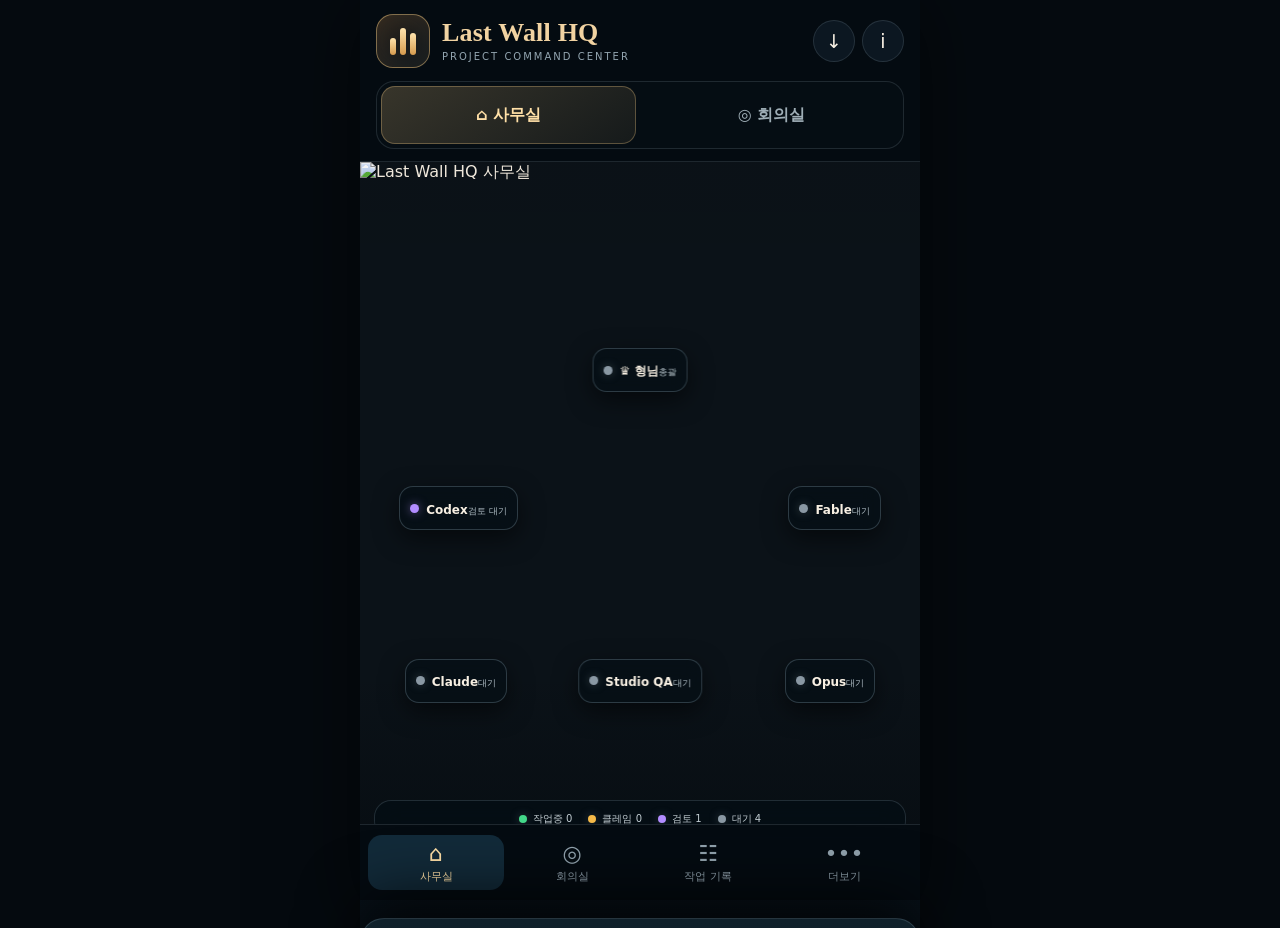
==== commit e6589c4d: "Replace HQ with photo-led v13 interface" ====
--- a/hq/index.html
+++ b/hq/index.html
@@ -1 +1,32 @@
-<!doctype html><html lang="ko"><head><meta charset="utf-8"><meta name="viewport" content="width=device-width,initial-scale=1,viewport-fit=cover"><meta name="theme-color" content="#090d12"><meta name="robots" content="noindex,nofollow"><meta name="referrer" content="no-referrer"><meta http-equiv="Content-Security-Policy" content="default-src 'none'; script-src 'unsafe-inline'; style-src 'unsafe-inline'; img-src 'self' data:; base-uri 'none'; form-action 'none'"><title>Last Wall HQ</title><link rel="manifest" href="./manifest.webmanifest?v=13"><link rel="icon" href="./icon-192.png?v=13" sizes="192x192" type="image/png"><link rel="apple-touch-icon" href="./icon-180.png?v=13"><style>:root{color-scheme:dark;--bg:#070b10;--panel:#0d141c;--gold:#e6bd7a;--text:#f6efe4;--muted:#98a6b0;--line:#ffffff14;--green:#48d983;--yellow:#efb64d;--purple:#b696ff;--red:#ff6b72;--gray:#81909c}*{box-sizing:border-box}html,body{margin:0;background:var(--bg);color:var(--text);font-family:Inter,system-ui,-apple-system,"Apple SD Gothic Neo","Malgun Gothic",sans-serif}body{min-height:100vh}.app{max-width:520px;min-height:100vh;margin:0 auto;background:linear-gradient(180deg,#070b10,#0b1017)}button{font:inherit;color:inherit}.top{position:sticky;top:0;z-index:30;padding:14px 16px 12px;background:#070b10f2;backdrop-filter:blur(16px);border-bottom:1px solid var(--line)}.brand{display:flex;align-items:center;gap:12px}.brand-icon{width:46px;height:46px;border:1px solid #e6bd7a66;border-radius:14px;display:grid;place-items:center;background:linear-gradient(145deg,#2a2117,#0d1218);color:var(--gold);font-size:22px;font-weight:900}.brand h1{margin:0;font:700 26px Georgia,serif;color:#f4dfbd}.brand p{margin:2px 0 0;color:var(--muted);font-size:10px;letter-spacing:.16em}.tabs{display:grid;grid-template-columns:1fr 1fr;gap:8px;padding:4px;margin-top:14px;border:1px solid var(--line);border-radius:16px;background:#05090d}.tabs button{border:0;border-radius:12px;min-height:50px;background:transparent;color:#aab4bb}.tabs button.active{background:linear-gradient(180deg,#3a3327,#24241f);color:#f3d59f;box-shadow:inset 0 0 0 1px #e6bd7a42}.page{padding:14px}.screen{display:none}.screen.active{display:block}.office{position:relative;min-height:760px;border:1px solid var(--line);border-radius:26px;overflow:hidden;background:linear-gradient(180deg,#101821 0 25%,#181616 25% 100%);box-shadow:0 24px 60px #0009}.office:before{content:"";position:absolute;inset:0;background:radial-gradient(circle at 50% 7%,#ffbf7422,transparent 20%),linear-gradient(90deg,transparent 0 8%,#253447 8% 31%,transparent 31% 69%,#253447 69% 92%,transparent 92%),linear-gradient(180deg,transparent 0 20%,#a1624930 20% 29%,transparent 29%)}.logo{position:absolute;top:34px;left:50%;transform:translateX(-50%);width:70%;text-align:center;z-index:2}.logo b{font:900 43px/1 Georgia,serif;font-style:italic;color:#ffc57b;text-shadow:0 0 24px #ffb05f26}.logo small{display:block;margin-top:10px;font-size:9px;letter-spacing:.18em;color:#d3b992}.office-zone{position:absolute;z-index:2;border:1px solid #ffffff0f;border-radius:18px;background:#ffffff05;box-shadow:inset 0 0 25px #0004}.zone-owner{left:23%;right:23%;top:25%;height:180px}.zone-left{left:3%;width:43%;top:52%;bottom:8%}.zone-right{right:3%;width:43%;top:52%;bottom:8%}.desk{position:absolute;height:84px;border:1px solid #8a6246;border-radius:12px 12px 5px 5px;background:linear-gradient(180deg,#64472f,#281d17);box-shadow:0 15px 28px #0009,inset 0 -4px #e6bd7a10}.desk:before{content:"";position:absolute;left:22%;right:22%;top:-36px;height:36px;border:2px solid #58738b;background:#06101a;border-radius:5px}.desk.owner{left:30%;right:30%;top:32%}.desk.codex{left:6%;width:36%;top:58%}.desk.fable{right:6%;width:36%;top:58%}.desk.chief{left:6%;width:36%;top:77%}.desk.astra{right:6%;width:36%;top:77%}.chair{position:absolute;width:58px;height:78px;border-radius:25px 25px 14px 14px;background:linear-gradient(180deg,#171e27,#080d13);box-shadow:0 12px 20px #0008}.chair.owner{left:50%;top:40%;transform:translateX(-50%)}.chair.codex{left:24%;top:66%;transform:translateX(-50%)}.chair.fable{left:76%;top:66%;transform:translateX(-50%)}.chair.chief{left:24%;top:85%;transform:translateX(-50%)}.chair.astra{left:76%;top:85%;transform:translateX(-50%)}.agent{position:absolute;z-index:8;border:0;background:transparent;padding:0;cursor:pointer;text-align:center}.agent .person{position:relative;width:54px;height:63px;border-radius:24px 24px 15px 15px;background:#101822;margin:auto;box-shadow:0 10px 18px #0008}.agent .person:before{content:"";position:absolute;left:50%;top:-23px;transform:translateX(-50%);width:34px;height:34px;border-radius:50%;background:#d8ad88;box-shadow:0 -8px 0 2px #111}.agent .arms{position:absolute;left:-9px;right:-9px;top:17px;height:18px;border-radius:12px;background:#101822}.agent .tag{display:inline-flex;align-items:center;gap:6px;margin-top:7px;padding:6px 9px;border:1px solid #ffffff1d;border-radius:999px;background:#07111bdd;box-shadow:0 6px 16px #0008;white-space:nowrap;font-size:11px;font-weight:700;backdrop-filter:blur(6px)}.dot{width:8px;height:8px;border-radius:50%;background:var(--gray);display:inline-block}.review .dot{background:var(--purple)}.working .dot{background:var(--green)}.claimed .dot{background:var(--yellow)}.blocked .dot{background:var(--red)}.agent.owner{left:50%;top:35%;transform:translateX(-50%)}.agent.codex{left:24%;top:61%;transform:translateX(-50%)}.agent.fable{left:76%;top:61%;transform:translateX(-50%)}.agent.chief{left:24%;top:80%;transform:translateX(-50%)}.agent.astra{left:76%;top:80%;transform:translateX(-50%)}.presence{position:absolute;left:14px;right:14px;bottom:14px;z-index:9;display:flex;gap:12px;justify-content:center;flex-wrap:wrap;padding:10px 12px;border:1px solid #ffffff16;border-radius:16px;background:#07111bd9;color:#aab5bd;font-size:10px;backdrop-filter:blur(7px)}.presence span{display:flex;align-items:center;gap:5px}.meeting{position:relative;min-height:760px;border:1px solid var(--line);border-radius:26px;overflow:hidden;background:linear-gradient(180deg,#10161d 0 27%,#211713 27%);box-shadow:0 24px 60px #0009}.meeting:before{content:"";position:absolute;inset:0;background:radial-gradient(circle at 50% 9%,#ffc87824,transparent 21%),linear-gradient(90deg,transparent 0 8%,#253447 8% 29%,transparent 29% 71%,#253447 71% 92%,transparent 92%)}.meeting .logo b{font-size:39px}.board-table{position:absolute;left:13%;right:13%;top:31%;bottom:16%;border-radius:36px;background:linear-gradient(90deg,#2b1e18,#755039 17%,#422f25 50%,#755039 83%,#2b1e18);border:2px solid #90684b;box-shadow:0 28px 45px #000b,inset 0 0 0 4px #ffffff07}.board-table:after{content:"";position:absolute;left:48%;top:5%;bottom:5%;width:4%;background:linear-gradient(180deg,#efbc7055,#efbc700c);box-shadow:0 0 20px #efbc7030}.seat{position:absolute;width:72px;height:42px;border-radius:18px;background:#0a0e13;border:1px solid #ffffff12;box-shadow:0 10px 18px #0008}.seat.s1{left:50%;top:27%;transform:translateX(-50%)}.seat.s2{left:10%;top:43%}.seat.s3{right:10%;top:43%}.seat.s4{left:10%;top:68%}.seat.s5{right:10%;top:68%}.magent{position:absolute;z-index:8;border:0;background:transparent;padding:0;text-align:center}.magent .person{position:relative;width:54px;height:63px;border-radius:24px;background:#101822;margin:auto}.magent .person:before{content:"";position:absolute;left:50%;top:-23px;transform:translateX(-50%);width:34px;height:34px;border-radius:50%;background:#d8ad88;box-shadow:0 -8px 0 2px #111}.magent .tag{display:inline-flex;align-items:center;gap:6px;margin-top:7px;padding:6px 9px;border:1px solid #ffffff1d;border-radius:999px;background:#07111bdd;box-shadow:0 6px 16px #0008;white-space:nowrap;font-size:11px;font-weight:700}.magent.owner{left:50%;top:25%;transform:translateX(-50%)}.magent.codex{left:8%;top:40%}.magent.fable{right:8%;top:40%}.magent.astra{left:8%;top:65%}.magent.chief{right:8%;top:65%}.chatbar{position:absolute;left:14px;right:14px;bottom:14px;z-index:10;padding:13px 14px;border:1px solid #ffffff16;border-radius:16px;background:#07111bd9;display:flex;align-items:center;justify-content:space-between;backdrop-filter:blur(7px)}.chatbar b{font-size:13px}.chatbar small{display:block;margin-top:2px;color:#91a1ac}.chatbar button{border:1px solid #ffffff18;background:#152534;border-radius:11px;padding:9px 12px}.backdrop{position:fixed;inset:0;display:none;background:#0008;z-index:40}.backdrop.show{display:block}.sheet{position:fixed;left:0;right:0;bottom:0;z-index:41;max-width:520px;margin:auto;padding:14px 16px calc(24px + env(safe-area-inset-bottom));background:linear-gradient(180deg,#111a23,#071018);border:1px solid #ffffff18;border-bottom:0;border-radius:24px 24px 0 0;box-shadow:0 -25px 60px #000b;transform:translateY(105%);transition:.25s}.sheet.open{transform:translateY(0)}.grab{width:52px;height:5px;border-radius:999px;background:#ffffff26;margin:0 auto 12px}.sheet-head{display:flex;justify-content:space-between;gap:10px}.sheet h2{margin:0;font-size:26px}.role{color:var(--muted);font-size:12px;margin-top:4px}.close{width:40px;height:40px;border:1px solid #ffffff16;background:#172431;border-radius:12px}.grid{display:grid;grid-template-columns:1fr 1fr;gap:10px;margin-top:15px}.box{padding:12px;border:1px solid #ffffff12;border-radius:15px;background:#ffffff05}.box.wide{grid-column:1/-1}.box label{display:block;color:#8d9aa5;font-size:10px;margin-bottom:6px}.box b{font-size:14px}.bottom{position:sticky;bottom:0;z-index:25;display:grid;grid-template-columns:repeat(4,1fr);padding:8px 10px calc(8px + env(safe-area-inset-bottom));background:#070b10f2;border-top:1px solid var(--line);backdrop-filter:blur(14px)}.bottom button{border:0;background:transparent;min-height:58px;border-radius:12px;color:#929fa9}.bottom button.active{background:#152536;color:#f3d59c}.bottom span{display:block;font-size:20px}.bottom small{font-size:10px}@media(max-width:380px){.office,.meeting{min-height:700px}.logo b{font-size:37px}.agent .tag,.magent .tag{font-size:10px;padding:5px 7px}}</style></head><body><div class="app"><header class="top"><div class="brand"><div class="brand-icon">▥</div><div><h1>Last Wall HQ</h1><p>PROJECT COMMAND CENTER</p></div></div><div class="tabs"><button id="tabOffice" class="active">⌂ 사무실</button><button id="tabMeeting">◎ 회의실</button></div></header><main class="page"><section id="officeScreen" class="screen active"><div class="office"><div class="logo"><b>LAST WALL</b><small>BIGGER WORLD · MORE PLAYERS · A STRONGER TOMORROW</small></div><div class="office-zone zone-owner"></div><div class="office-zone zone-left"></div><div class="office-zone zone-right"></div><div class="desk owner"></div><div class="desk codex"></div><div class="desk fable"></div><div class="desk chief"></div><div class="desk astra"></div><div class="chair owner"></div><div class="chair codex"></div><div class="chair fable"></div><div class="chair chief"></div><div class="chair astra"></div><button class="agent owner" data-id="owner"><div class="person"><i class="arms"></i></div><div class="tag"><i class="dot"></i>👑 형님 · 대기</div></button><button class="agent codex review" data-id="codex"><div class="person"><i class="arms"></i></div><div class="tag"><i class="dot"></i>Codex · 검토</div></button><button class="agent fable" data-id="fable"><div class="person"><i class="arms"></i></div><div class="tag"><i class="dot"></i>Fable · 대기</div></button><button class="agent chief" data-id="chief"><div class="person"><i class="arms"></i></div><div class="tag"><i class="dot"></i>총지휘 · 대기</div></button><button class="agent astra" data-id="astra"><div class="person"><i class="arms"></i></div><div class="tag"><i class="dot"></i>Astra · 대기</div></button><div class="presence"><span><i class="dot" style="background:var(--green)"></i>작업중 0</span><span><i class="dot" style="background:var(--yellow)"></i>클레임 0</span><span><i class="dot" style="background:var(--purple)"></i>검토 1</span><span><i class="dot"></i>대기 4</span></div></div></section><section id="meetingScreen" class="screen"><div class="meeting"><div class="logo"><b>LAST WALL</b><small>EXECUTIVE MEETING ROOM</small></div><div class="board-table"></div><div class="seat s1"></div><div class="seat s2"></div><div class="seat s3"></div><div class="seat s4"></div><div class="seat s5"></div><button class="magent owner" data-id="owner"><div class="person"></div><div class="tag"><i class="dot"></i>👑 형님</div></button><button class="magent codex review" data-id="codex"><div class="person"></div><div class="tag"><i class="dot"></i>Codex</div></button><button class="magent fable" data-id="fable"><div class="person"></div><div class="tag"><i class="dot"></i>Fable</div></button><button class="magent astra" data-id="astra"><div class="person"></div><div class="tag"><i class="dot"></i>Astra</div></button><button class="magent chief" data-id="chief"><div class="person"></div><div class="tag"><i class="dot"></i>총지휘</div></button><div class="chatbar"><div><b>회의실 대화</b><small>실제 AI 연결 확인 후 활성화</small></div><button id="chatBtn">열기 ↗</button></div></div></section></main><nav class="bottom"><button id="navOffice" class="active"><span>⌂</span><small>사무실</small></button><button id="navMeeting"><span>◎</span><small>회의실</small></button><button><span>☷</span><small>작업 기록</small></button><button><span>⚙</span><small>설정</small></button></nav></div><div id="backdrop" class="backdrop"></div><aside id="sheet" class="sheet"><div class="grab"></div><div class="sheet-head"><div><h2 id="sName">Codex</h2><div id="sRole" class="role">구현 · 테스트</div></div><button id="closeSheet" class="close">×</button></div><div class="grid"><div class="box wide"><label>현재 작업</label><b id="sTask">#212 HQ local preflight</b></div><div class="box"><label>상태</label><b id="sState">검토 대기</b></div><div class="box"><label>작업 시간</label><b id="sTime">미기록</b></div><div class="box"><label>진행률</label><b id="sProgress">미기록</b></div><div class="box"><label>이슈 / PR</label><b id="sIssue">#212 / #213</b></div><div class="box wide"><label>최근 업데이트</label><b id="sUpdate">Preflight 완료 · review 대기</b></div></div></aside><script>const PEOPLE={owner:{name:'형님',role:'오너 · 최종 결정',task:'전체 방향 검토',state:'대기',time:'미기록',progress:'미기록',issue:'Owner lane',update:'최종 방향 결정'},chief:{name:'총지휘',role:'통합 · 오케스트레이션',task:'HQ / Last Wall 통합 관리',state:'대기',time:'미기록',progress:'미기록',issue:'Director lane',update:'실행 증거 없으면 대기'},codex:{name:'Codex',role:'구현 · 테스트',task:'#212 HQ local preflight',state:'검토 대기',time:'미기록',progress:'미기록',issue:'#212 / PR #213',update:'Preflight 완료 · review 대기'},fable:{name:'Fable',role:'감사 · 고난도 검토',task:'현재 배정 없음',state:'대기',time:'미기록',progress:'미기록',issue:'Audit lane',update:'실행 증거 없음'},astra:{name:'Astra',role:'시니어 리뷰 · 통합 리스크',task:'현재 미연결',state:'대기',time:'미기록',progress:'미기록',issue:'Astra lane',update:'실제 연결 전에는 대기'}};const $=id=>document.getElementById(id);function showScreen(which){$('officeScreen').classList.toggle('active',which==='office');$('meetingScreen').classList.toggle('active',which==='meeting');$('tabOffice').classList.toggle('active',which==='office');$('tabMeeting').classList.toggle('active',which==='meeting');$('navOffice').classList.toggle('active',which==='office');$('navMeeting').classList.toggle('active',which==='meeting')}function openPerson(id){const p=PEOPLE[id];$('sName').textContent=p.name;$('sRole').textContent=p.role;$('sTask').textContent=p.task;$('sState').textContent=p.state;$('sTime').textContent=p.time;$('sProgress').textContent=p.progress;$('sIssue').textContent=p.issue;$('sUpdate').textContent=p.update;$('backdrop').classList.add('show');$('sheet').classList.add('open')}function closePerson(){$('backdrop').classList.remove('show');$('sheet').classList.remove('open')}$('tabOffice').onclick=$('navOffice').onclick=()=>showScreen('office');$('tabMeeting').onclick=$('navMeeting').onclick=()=>showScreen('meeting');document.querySelectorAll('[data-id]').forEach(b=>b.onclick=()=>openPerson(b.dataset.id));$('backdrop').onclick=closePerson;$('closeSheet').onclick=closePerson;$('chatBtn').onclick=()=>alert('실제 모델 heartbeat 검증 완료 후 활성화됩니다.');window.HQ13={showScreen,openPerson,PEOPLE};</script></body></html>+<!doctype html>
+<html lang="ko">
+<head>
+<meta charset="utf-8">
+<meta name="viewport" content="width=device-width,initial-scale=1,viewport-fit=cover">
+<meta name="theme-color" content="#071018">
+<meta name="robots" content="noindex,nofollow">
+<meta name="referrer" content="no-referrer">
+<title>Last Wall HQ</title>
+<link rel="manifest" href="./manifest.webmanifest?v=13">
+<link rel="icon" href="./icon-192.png?v=13" sizes="192x192" type="image/png">
+<link rel="apple-touch-icon" href="./icon-180.png?v=13">
+<style>
+:root{color-scheme:dark;--bg:#071018;--panel:#0c1923;--panel2:#102430;--gold:#edc47f;--gold2:#ffdca1;--text:#f8f0e3;--muted:#a8b5bd;--line:rgba(180,202,215,.15);--green:#43d889;--yellow:#f5b948;--purple:#b28cff;--red:#ff6b72;--gray:#8a98a3}*{box-sizing:border-box}html,body{margin:0;background:#050a0f;color:var(--text);font-family:Inter,system-ui,-apple-system,"Apple SD Gothic Neo","Malgun Gothic",sans-serif}body{min-height:100vh}button{font:inherit;color:inherit;-webkit-tap-highlight-color:transparent}.app{max-width:560px;margin:0 auto;min-height:100dvh;background:linear-gradient(180deg,#071018,#0a151d 55%,#071018);box-shadow:0 0 80px #0008}.top{position:sticky;top:0;z-index:30;background:rgba(5,12,18,.97);backdrop-filter:blur(18px);padding:14px 16px 12px;border-bottom:1px solid var(--line)}.brand{display:flex;align-items:center;gap:12px}.appicon{width:54px;height:54px;border-radius:17px;border:1px solid rgba(237,196,127,.5);background:linear-gradient(145deg,#2a231b,#0d151b);display:grid;place-items:center;box-shadow:inset 0 0 28px rgba(237,196,127,.08)}.appicon span{display:flex;gap:4px;align-items:flex-end;height:28px}.appicon i{display:block;width:6px;border-radius:5px;background:linear-gradient(#ffe4ad,#d69b4e)}.appicon i:nth-child(1){height:17px}.appicon i:nth-child(2){height:27px}.appicon i:nth-child(3){height:22px}.brandtxt{min-width:0;flex:1}.brandtxt h1{margin:0;font:700 26px/1 Georgia,"Times New Roman",serif;color:#f1d3a2;letter-spacing:.2px}.brandtxt p{margin:5px 0 0;color:#94a6b1;font-size:10px;letter-spacing:2px}.topactions{display:flex;gap:7px}.round{width:42px;height:42px;border-radius:50%;border:1px solid var(--line);background:#0c1721;font-size:19px}.tabs{display:grid;grid-template-columns:1fr 1fr;gap:8px;margin-top:13px;padding:4px;border-radius:18px;border:1px solid var(--line);background:#050d13}.tab{height:58px;border:0;border-radius:14px;background:transparent;color:#9eadb5;font-weight:700;font-size:16px}.tab.active{color:#ffe0a7;background:linear-gradient(145deg,rgba(237,196,127,.22),rgba(237,196,127,.07));box-shadow:inset 0 0 0 1px rgba(237,196,127,.32)}.screen{display:none}.screen.active{display:block}.stage{position:relative;overflow:hidden;background:#0b1218}.heroimg{display:block;width:100%;height:auto;min-height:690px;object-fit:cover;object-position:center top}.stage:after{content:"";position:absolute;inset:0;pointer-events:none;background:linear-gradient(180deg,rgba(0,0,0,.04) 0,transparent 25%,transparent 74%,rgba(3,8,12,.45) 100%)}.chip{position:absolute;z-index:5;display:flex;align-items:center;gap:7px;border:1px solid rgba(160,191,205,.25);background:rgba(6,15,22,.88);backdrop-filter:blur(9px);padding:7px 10px;border-radius:14px;box-shadow:0 8px 24px #0008;min-height:44px}.chip strong{font-size:12px}.chip small{font-size:9px;color:#b2c0c6}.dot{width:9px;height:9px;border-radius:50%;background:var(--gray);box-shadow:0 0 10px rgba(138,152,163,.35)}.chip[data-state="working"] .dot{background:var(--green);box-shadow:0 0 10px rgba(67,216,137,.5)}.chip[data-state="claimed"] .dot{background:var(--yellow);box-shadow:0 0 10px rgba(245,185,72,.5)}.chip[data-state="review"] .dot{background:var(--purple);box-shadow:0 0 10px rgba(178,140,255,.5)}.chip[data-state="blocked"] .dot{background:var(--red);box-shadow:0 0 10px rgba(255,107,114,.5)}#office-owner{left:50%;top:27%;transform:translateX(-50%)}#office-codex{left:7%;top:47%}#office-fable{right:7%;top:47%}#office-claude{left:8%;top:72%}#office-studio{left:50%;top:72%;transform:translateX(-50%)}#office-opus{right:8%;top:72%}.summary{position:absolute;left:14px;right:14px;bottom:14px;z-index:6;display:flex;justify-content:center;gap:16px;flex-wrap:wrap;padding:11px 14px;border-radius:17px;background:rgba(5,14,21,.9);border:1px solid rgba(164,190,204,.18);backdrop-filter:blur(10px);font-size:10px}.summary span{display:flex;align-items:center;gap:6px;color:#c2cdd2}.summary .dot{width:8px;height:8px}.meeting-stage .heroimg{min-height:720px}.meeting-stage:before{content:"";position:absolute;left:0;right:0;top:0;height:100%;pointer-events:none;z-index:1;background:linear-gradient(90deg,rgba(2,7,11,.28),transparent 18%,transparent 82%,rgba(2,7,11,.28))}.meeting-chip{z-index:6}.meeting-chip.owner{left:50%;top:31%;transform:translateX(-50%)}.meeting-chip.astra{left:19%;top:44%}.meeting-chip.codex{left:9%;top:61%}.meeting-chip.fable{right:19%;top:44%}.meeting-chip.chief{left:50%;bottom:15%;transform:translateX(-50%)}.chatbar{position:absolute;left:14px;right:14px;bottom:14px;z-index:7;height:60px;border-radius:18px;border:1px solid rgba(162,192,205,.18);background:rgba(4,12,18,.93);backdrop-filter:blur(10px);display:flex;align-items:center;gap:10px;padding:0 14px}.chatbar b{font-size:13px}.chatbar span{font-size:10px;color:#9eacb3}.chatbar button{margin-left:auto;width:42px;height:42px;border:0;border-radius:12px;background:#162c3a}.bottom{position:sticky;bottom:0;z-index:25;display:grid;grid-template-columns:repeat(4,1fr);padding:10px 8px calc(10px + env(safe-area-inset-bottom));background:rgba(5,12,18,.97);border-top:1px solid var(--line);backdrop-filter:blur(18px)}.nav{border:0;background:transparent;min-height:55px;border-radius:14px;color:#91a2ad;font-size:11px;display:flex;flex-direction:column;align-items:center;justify-content:center;gap:3px}.nav em{font-style:normal;font-size:22px}.nav.active{background:#122a39;color:#ffe0a7}.sheetback{display:none;position:fixed;inset:0;background:#0008;z-index:50}.sheet{position:fixed;left:50%;bottom:0;transform:translate(-50%,105%);width:min(560px,100%);z-index:51;background:linear-gradient(180deg,#10212b,#07131b);border:1px solid rgba(178,205,218,.18);border-radius:24px 24px 0 0;padding:14px 18px calc(24px + env(safe-area-inset-bottom));transition:.25s;box-shadow:0 -20px 60px #000b}.sheet.open{transform:translate(-50%,0)}.sheetback.show{display:block}.grab{width:50px;height:5px;border-radius:10px;background:#ffffff24;margin:0 auto 13px}.sheethead{display:flex;align-items:center;gap:10px}.sheethead h2{margin:0;font-size:25px}.close{margin-left:auto;width:40px;height:40px;border-radius:12px;border:1px solid var(--line);background:#102531}.pill{display:inline-flex;gap:6px;align-items:center;font-size:11px;color:#b6c3c8}.grid{display:grid;grid-template-columns:1fr 1fr;gap:10px;margin-top:16px}.box{border:1px solid rgba(170,197,210,.1);background:#ffffff05;border-radius:15px;padding:12px}.box.wide{grid-column:1/-1}.box label{display:block;font-size:10px;color:#93a5ae;margin-bottom:6px}.box b{font-size:14px}.muted{font-size:10px;color:#8fa0a8;line-height:1.6;margin-top:12px}.installhint{display:none;padding:10px 12px;margin:0 14px 12px;border:1px solid rgba(237,196,127,.22);border-radius:14px;background:#2a21175e;font-size:11px;color:#dbc396}.installhint button{float:right;border:0;background:none;color:#ffe1ad;font-weight:700}@media(max-width:380px){.brandtxt h1{font-size:22px}.heroimg{min-height:650px}.chip{padding:6px 8px}.chip strong{font-size:11px}.chip small{font-size:8px}}
+</style>
+</head>
+<body>
+<div class="app">
+<header class="top"><div class="brand"><div class="appicon" aria-hidden="true"><span><i></i><i></i><i></i></span></div><div class="brandtxt"><h1>Last Wall HQ</h1><p>PROJECT COMMAND CENTER</p></div><div class="topactions"><button class="round" id="installBtn" aria-label="앱 설치">↓</button><button class="round" id="infoBtn" aria-label="정보">i</button></div></div><div class="tabs"><button class="tab active" data-tab="office">⌂ 사무실</button><button class="tab" data-tab="meeting">◎ 회의실</button></div></header>
+<div class="installhint" id="installHint">홈 화면에 설치하면 전용 아이콘으로 열립니다.<button id="installHintBtn">설치</button></div>
+<main>
+<section class="screen active" id="office"><div class="stage office-stage"><img class="heroimg" src="./office-v13.webp?v=13" alt="Last Wall HQ 사무실"><button class="chip" id="office-owner" data-person="owner" data-state="idle"><i class="dot"></i><span><strong>♛ 형님</strong><small>총괄</small></span></button><button class="chip" id="office-codex" data-person="codex" data-state="review"><i class="dot"></i><span><strong>Codex</strong><small>검토 대기</small></span></button><button class="chip" id="office-fable" data-person="fable" data-state="idle"><i class="dot"></i><span><strong>Fable</strong><small>대기</small></span></button><button class="chip" id="office-claude" data-person="claude" data-state="idle"><i class="dot"></i><span><strong>Claude</strong><small>대기</small></span></button><button class="chip" id="office-studio" data-person="studio" data-state="idle"><i class="dot"></i><span><strong>Studio QA</strong><small>대기</small></span></button><button class="chip" id="office-opus" data-person="opus" data-state="idle"><i class="dot"></i><span><strong>Opus</strong><small>대기</small></span></button><div class="summary"><span><i class="dot" style="background:var(--green)"></i>작업중 0</span><span><i class="dot" style="background:var(--yellow)"></i>클레임 0</span><span><i class="dot" style="background:var(--purple)"></i>검토 1</span><span><i class="dot"></i>대기 4</span></div></div></section>
+<section class="screen" id="meeting"><div class="stage meeting-stage"><img class="heroimg" src="./meeting-v13.webp?v=13" alt="Last Wall HQ 회의실"><button class="chip meeting-chip owner" data-person="owner" data-state="idle"><i class="dot"></i><span><strong>♛ 형님</strong><small>상석</small></span></button><button class="chip meeting-chip astra" data-person="astra" data-state="idle"><i class="dot"></i><span><strong>Astra</strong><small>미연결</small></span></button><button class="chip meeting-chip codex" data-person="codex" data-state="review"><i class="dot"></i><span><strong>Codex</strong><small>검토 대기</small></span></button><button class="chip meeting-chip fable" data-person="fable" data-state="idle"><i class="dot"></i><span><strong>Fable</strong><small>대기</small></span></button><button class="chip meeting-chip chief" data-person="chief" data-state="idle"><i class="dot"></i><span><strong>총지휘</strong><small>대기</small></span></button><div class="chatbar"><div><b>회의실 대화</b><br><span>AI 브리지 연결 대기</span></div><button id="chatBtn">›</button></div></div></section>
+</main>
+<nav class="bottom"><button class="nav active" data-tab="office"><em>⌂</em>사무실</button><button class="nav" data-tab="meeting"><em>◎</em>회의실</button><button class="nav" id="logBtn"><em>☷</em>작업 기록</button><button class="nav" id="moreBtn"><em>•••</em>더보기</button></nav>
+</div>
+<div class="sheetback" id="sheetBack"></div><section class="sheet" id="sheet" aria-hidden="true"><div class="grab"></div><div class="sheethead"><h2 id="sheetName">Codex</h2><span class="pill"><i class="dot" id="sheetDot"></i><span id="sheetState">검토 대기</span></span><button class="close" id="sheetClose">×</button></div><div class="grid"><div class="box"><label>담당</label><b id="sheetRole">구현 · 테스트</b></div><div class="box"><label>현재 작업</label><b id="sheetTask">HQ 연결 preflight</b></div><div class="box"><label>실행 시간</label><b id="sheetTime">측정 안 됨</b></div><div class="box"><label>진행률</label><b id="sheetProgress">미기록</b></div><div class="box wide"><label>최근 업데이트</label><b id="sheetUpdate">실시간 브리지 연결 전</b></div></div><div class="muted">초록 작업중은 실제 프로세스와 신선한 heartbeat가 모두 확인될 때만 표시합니다.</div></section>
+<script>
+const PEOPLE={owner:{name:'형님',role:'오너 · 최종 결정',task:'전체 방향 검토',state:'대기',time:'측정 안 됨',progress:'미기록',update:'필요 시 검토'},chief:{name:'총지휘',role:'통합 · 오케스트레이션',task:'HQ/프로젝트 조율',state:'대기',time:'측정 안 됨',progress:'미기록',update:'로컬 브리지 연결 대기'},codex:{name:'Codex',role:'구현 · 테스트',task:'HQ local preflight #212',state:'검토 대기',time:'작업 구간 기록됨',progress:'미기록',update:'Draft PR #213 제출'},fable:{name:'Fable',role:'감사 · 어려운 검토',task:'감사 대기',state:'대기',time:'측정 안 됨',progress:'미기록',update:'실행 증거 없음'},astra:{name:'Astra',role:'전략 · 조율',task:'상위 리뷰 슬롯',state:'미연결',time:'측정 안 됨',progress:'미기록',update:'연결되지 않음'},claude:{name:'Claude',role:'구현 · 리뷰',task:'현재 배정 없음',state:'대기',time:'측정 안 됨',progress:'미기록',update:'실행 증거 없음'},opus:{name:'Opus',role:'고난도 리뷰',task:'현재 배정 없음',state:'대기',time:'측정 안 됨',progress:'미기록',update:'실행 증거 없음'},studio:{name:'Studio QA',role:'Studio 검증',task:'현재 배정 없음',state:'대기',time:'측정 안 됨',progress:'미기록',update:'Studio 세션 미확인'}};
+const qs=s=>document.querySelector(s),qsa=s=>[...document.querySelectorAll(s)];function setTab(id){qsa('.screen').forEach(x=>x.classList.toggle('active',x.id===id));qsa('[data-tab]').forEach(x=>x.classList.toggle('active',x.dataset.tab===id));window.scrollTo({top:0,behavior:'smooth'});}qsa('[data-tab]').forEach(b=>b.addEventListener('click',()=>setTab(b.dataset.tab)));function openPerson(id){const p=PEOPLE[id]||PEOPLE.owner;qs('#sheetName').textContent=p.name;qs('#sheetState').textContent=p.state;qs('#sheetRole').textContent=p.role;qs('#sheetTask').textContent=p.task;qs('#sheetTime').textContent=p.time;qs('#sheetProgress').textContent=p.progress;qs('#sheetUpdate').textContent=p.update;qs('#sheetDot').style.background=p.state.includes('검토')?'var(--purple)':p.state.includes('작업')?'var(--green)':p.state.includes('차단')?'var(--red)':'var(--gray)';qs('#sheetBack').classList.add('show');qs('#sheet').classList.add('open');qs('#sheet').setAttribute('aria-hidden','false');document.body.style.overflow='hidden';}qsa('[data-person]').forEach(b=>b.addEventListener('click',()=>openPerson(b.dataset.person)));function closeSheet(){qs('#sheetBack').classList.remove('show');qs('#sheet').classList.remove('open');qs('#sheet').setAttribute('aria-hidden','true');document.body.style.overflow='';}qs('#sheetBack').onclick=closeSheet;qs('#sheetClose').onclick=closeSheet;qs('#infoBtn').onclick=()=>openPerson('chief');qs('#logBtn').onclick=()=>openPerson('codex');qs('#moreBtn').onclick=()=>openPerson('owner');qs('#chatBtn').onclick=()=>openPerson('chief');let deferredPrompt=null;window.addEventListener('beforeinstallprompt',e=>{e.preventDefault();deferredPrompt=e;qs('#installHint').style.display='block'});async function install(){if(deferredPrompt){deferredPrompt.prompt();await deferredPrompt.userChoice;deferredPrompt=null;qs('#installHint').style.display='none'}else{alert('브라우저 메뉴에서 “홈 화면에 추가” 또는 “앱 설치”를 선택하면 Last Wall HQ 아이콘으로 설치됩니다.')}}qs('#installBtn').onclick=install;qs('#installHintBtn').onclick=install;
+</script>
+</body></html>
